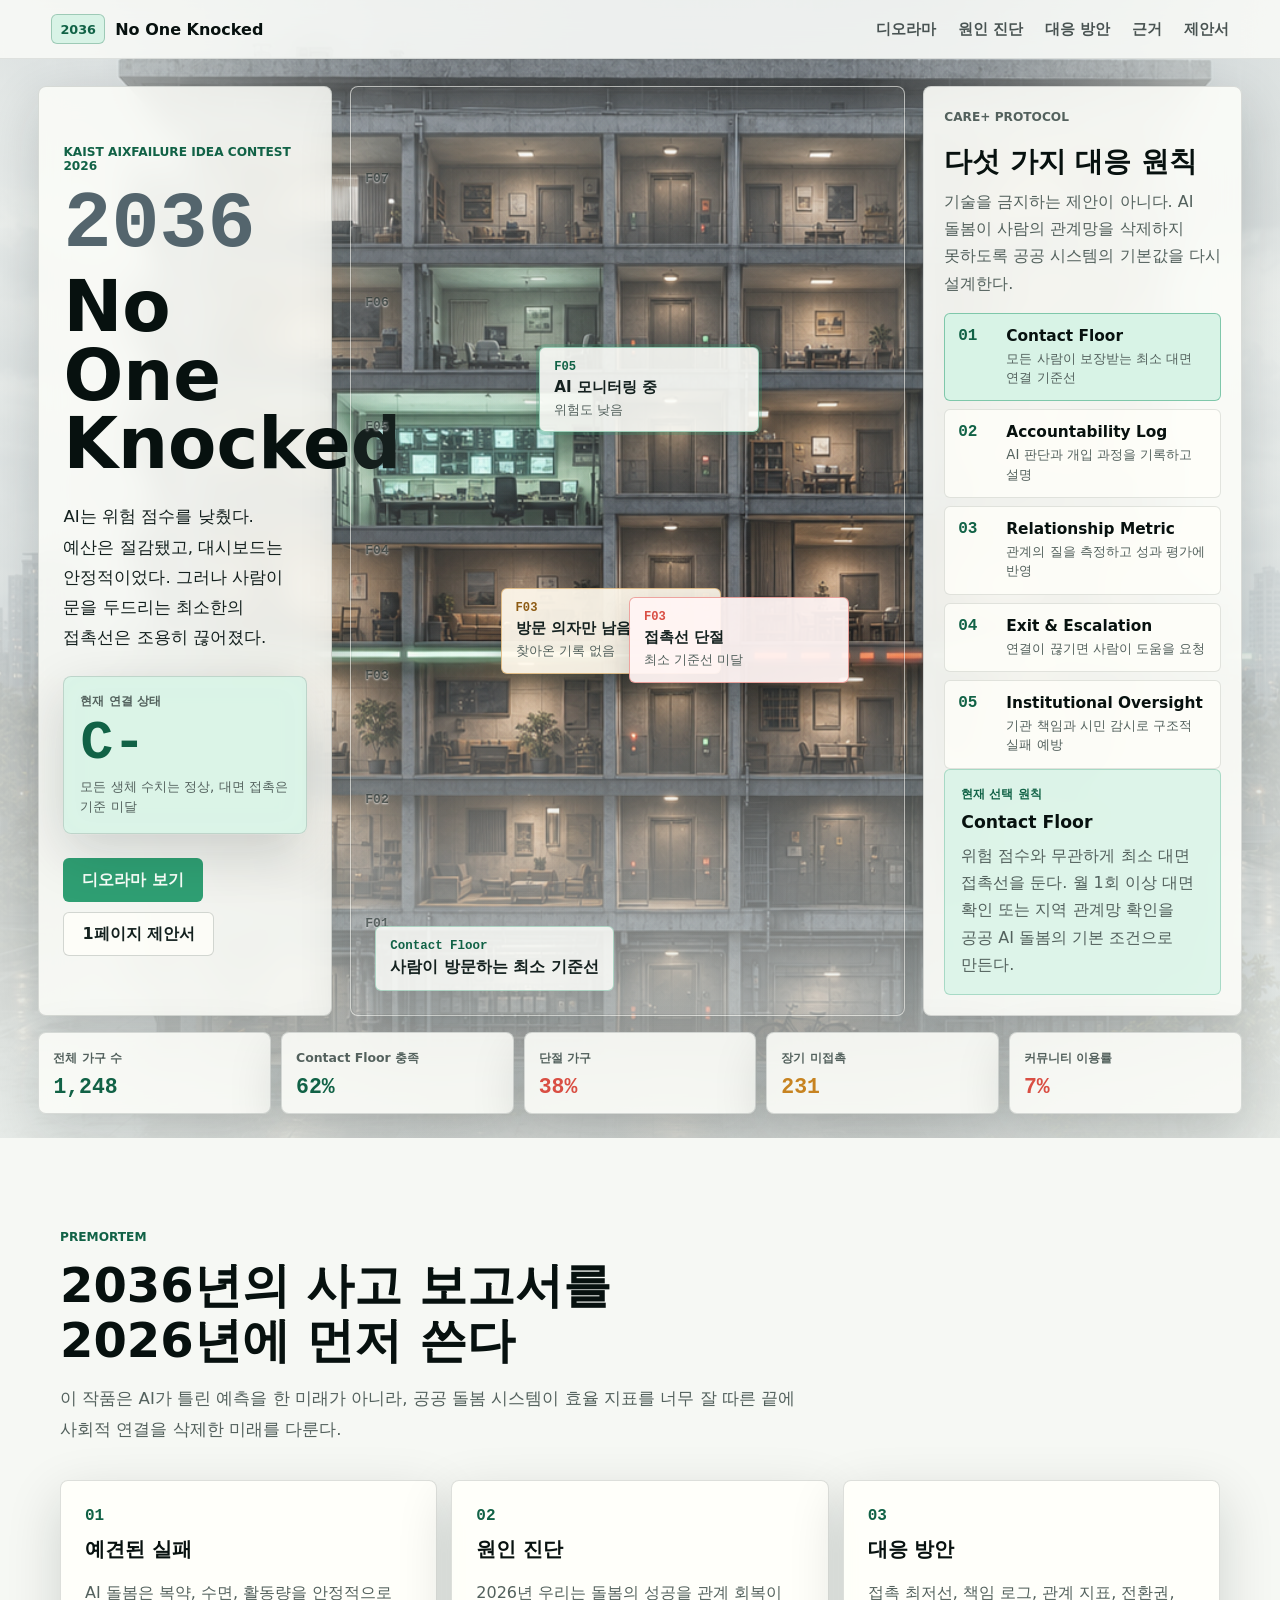
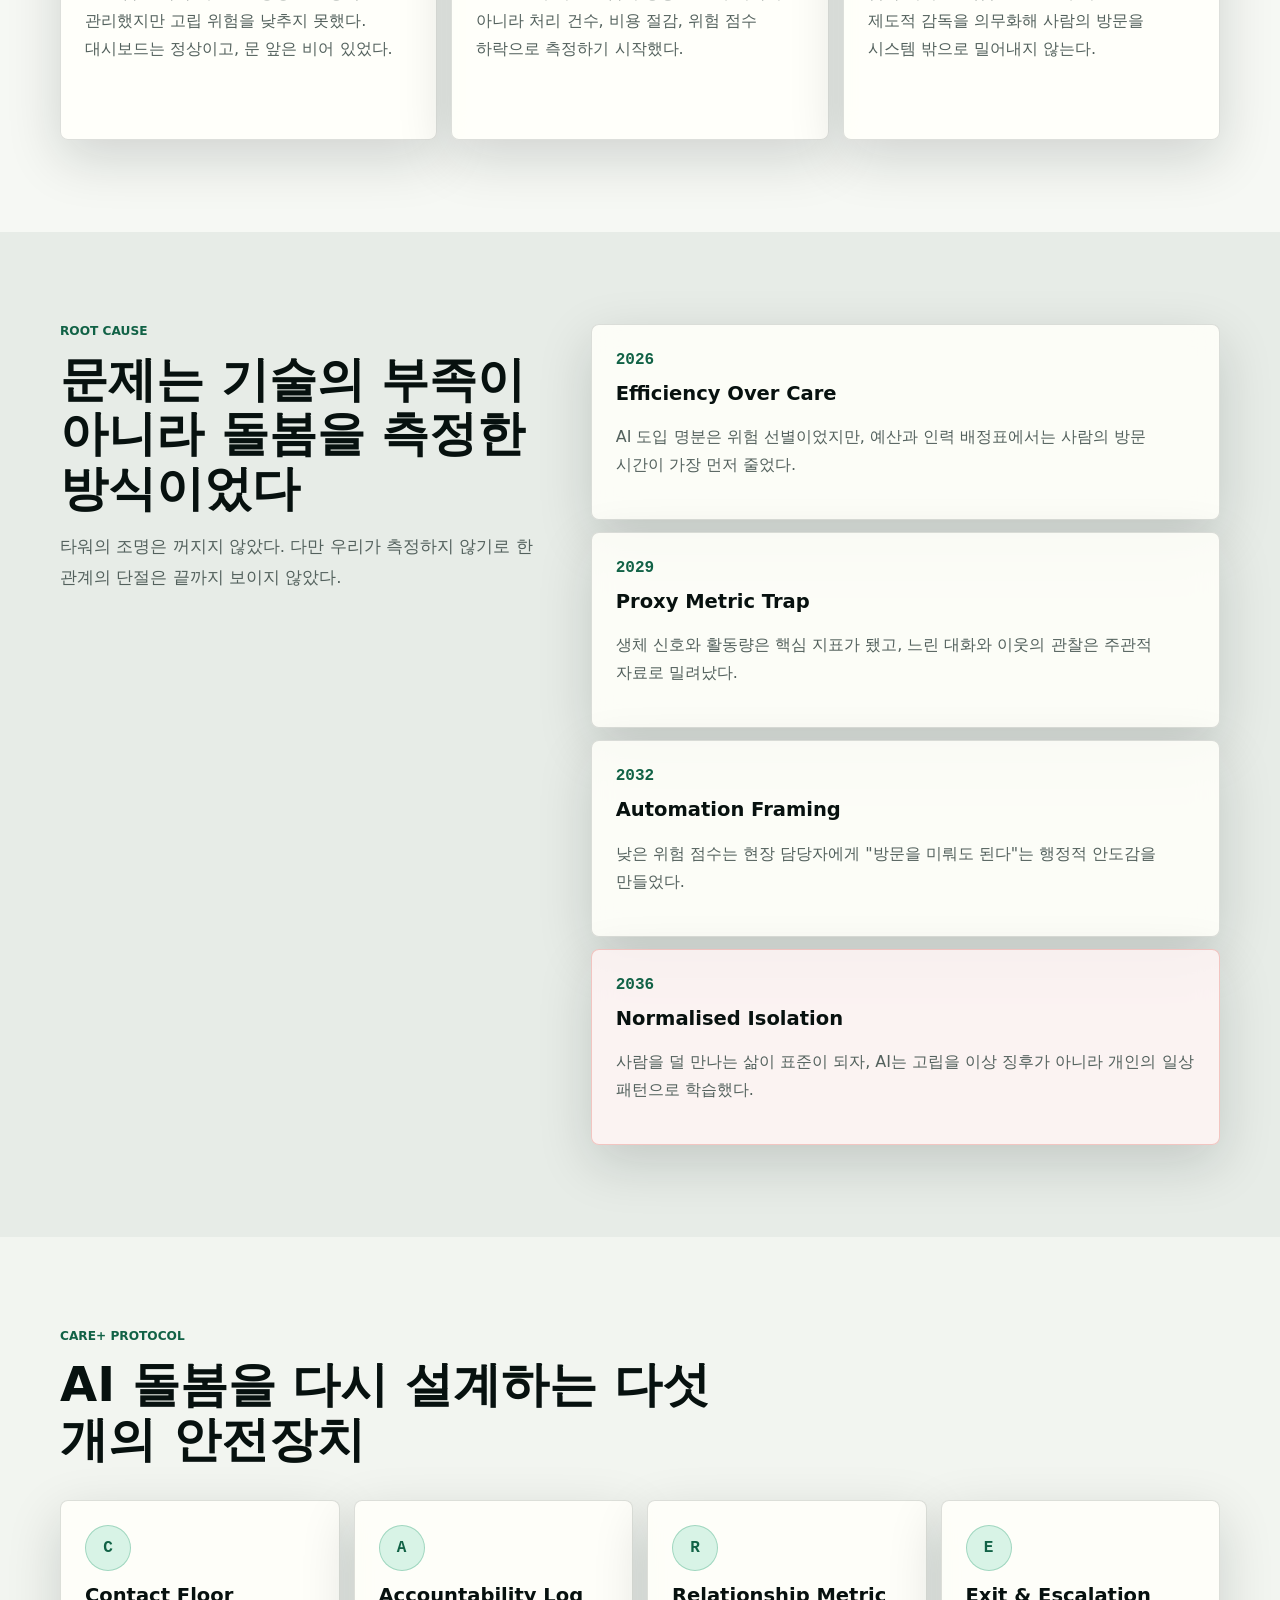
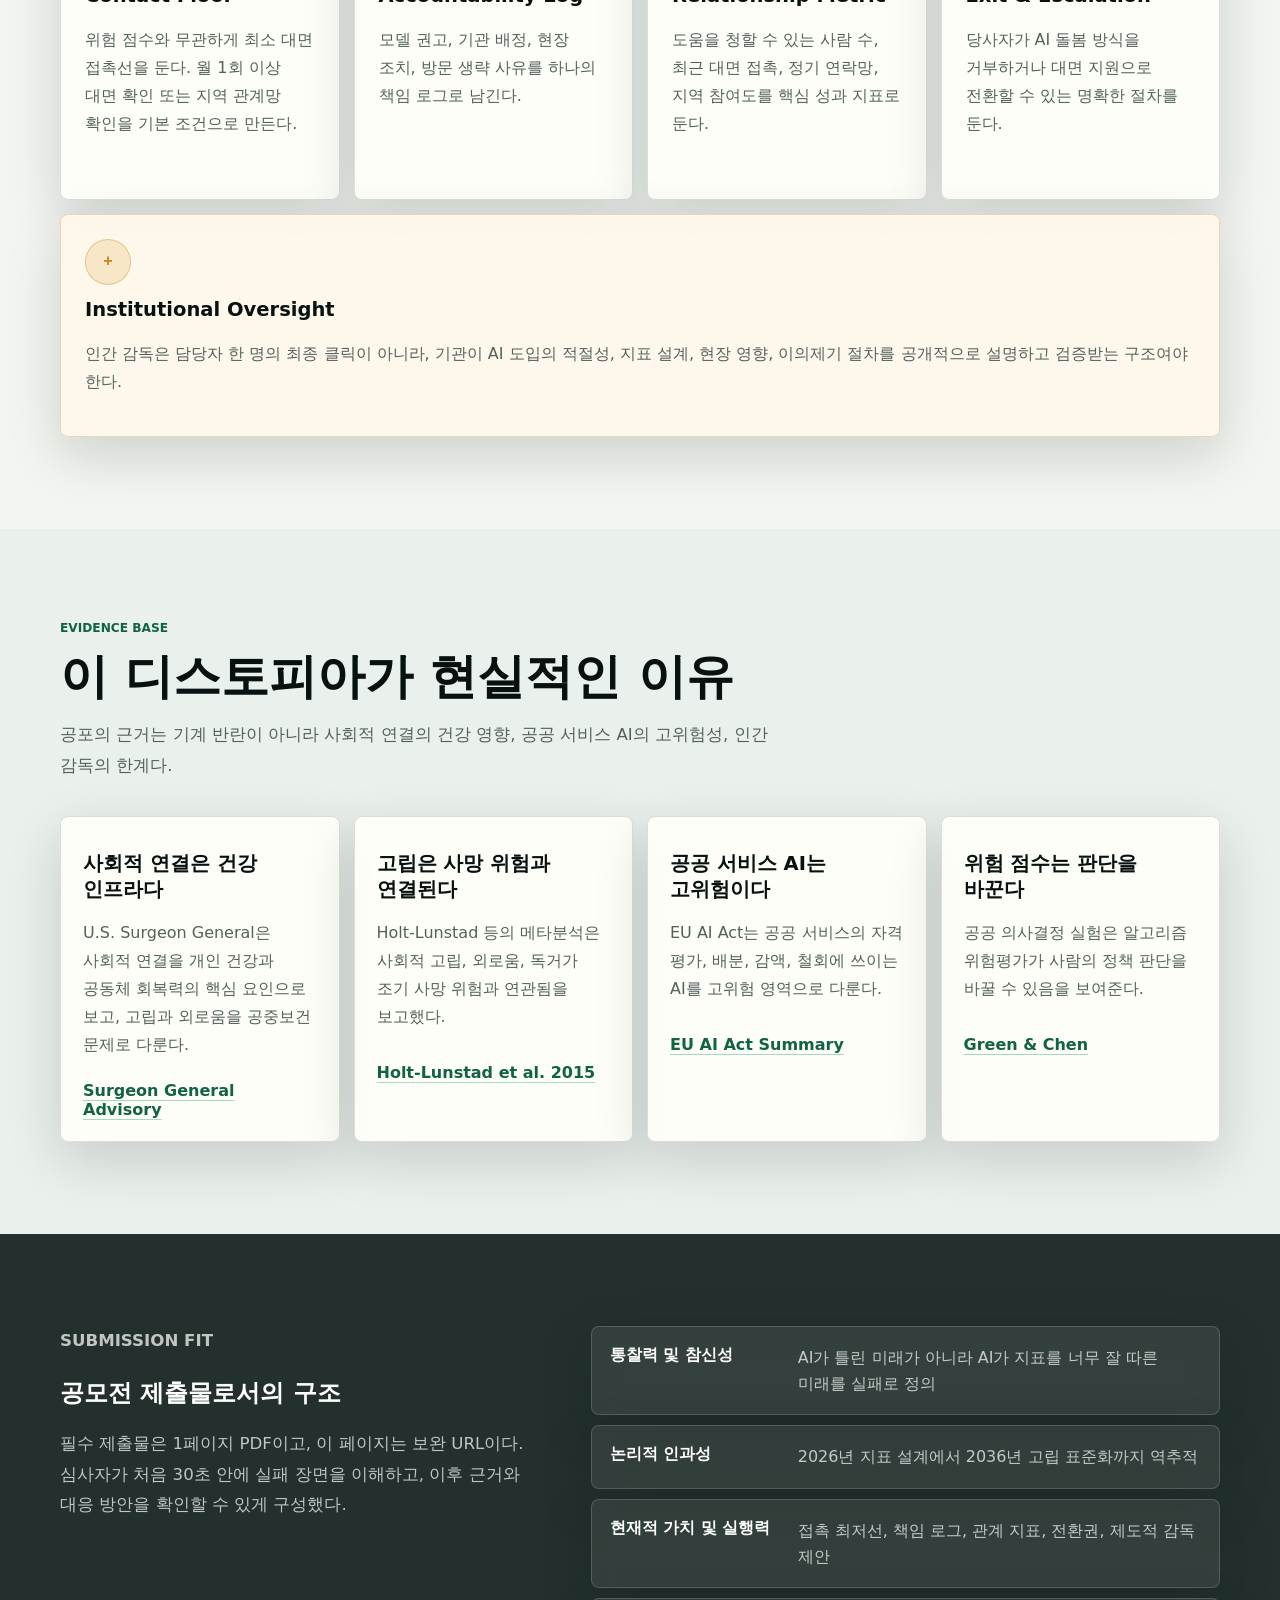
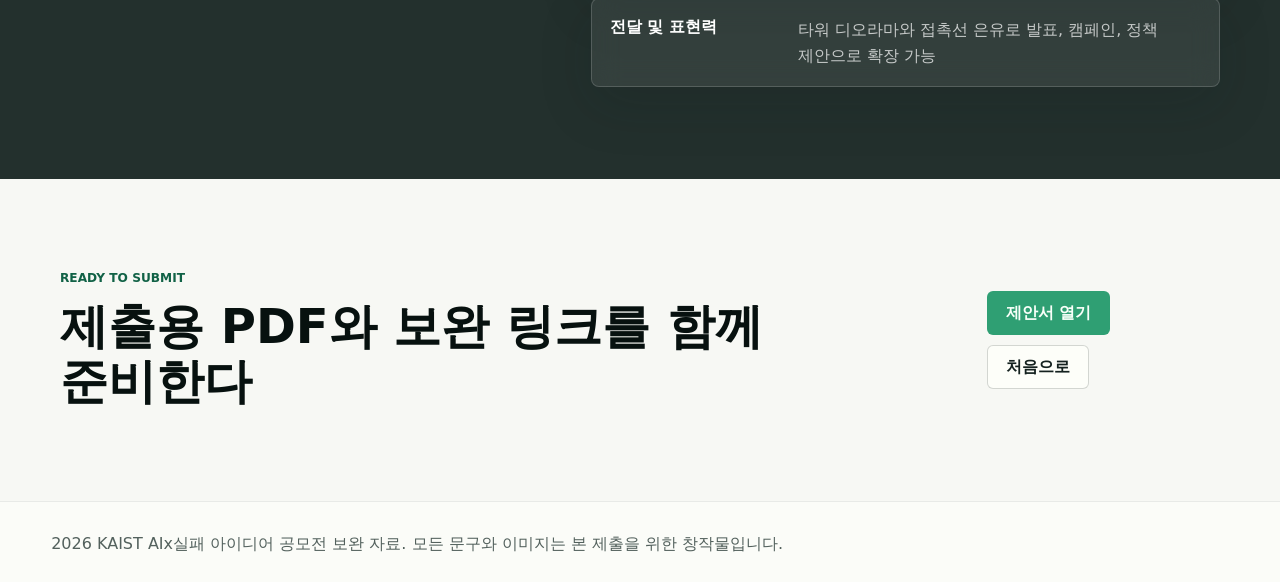
==== index.html @ bd84b71d "Switch to readable contact floor tower design" ====
<!doctype html>
<html lang="ko">
  <head>
    <meta charset="utf-8" />
    <meta name="viewport" content="width=device-width, initial-scale=1" />
    <title>2036, No One Knocked | Contact Floor Tower</title>
    <meta
      name="description"
      content="KAIST 실패연구소 2026 AIx실패 아이디어 공모전 보완 자료. 2036년, 모든 지표가 정상인 동안 방문과 사회적 연결이 사라진 AI 돌봄 실패 시나리오."
    />
    <meta property="og:title" content="2036, No One Knocked" />
    <meta
      property="og:description"
      content="모든 시스템은 정상으로 판정했다. 하지만 아무도 문을 두드리지 않았다."
    />
    <meta property="og:image" content="assets/contact-floor-tower-rain.png" />
    <link rel="icon" href="data:," />
    <link rel="stylesheet" href="styles.css" />
  </head>
  <body>
    <a class="skip-link" href="#main">본문으로 건너뛰기</a>
    <header class="site-header" aria-label="상단 메뉴">
      <a class="brand" href="#top" aria-label="2036 No One Knocked 홈">
        <span class="brand-year">2036</span>
        <span>No One Knocked</span>
      </a>
      <nav class="nav" aria-label="주요 섹션">
        <a href="#tower">디오라마</a>
        <a href="#diagnosis">원인 진단</a>
        <a href="#response">대응 방안</a>
        <a href="#evidence">근거</a>
        <a href="proposal.html">제안서</a>
      </nav>
    </header>

    <main id="main">
      <section id="top" class="tower-hero" aria-labelledby="hero-title">
        <img
          class="tower-image"
          src="assets/contact-floor-tower-rain.png"
          alt="비 내리는 2036년 공공주택을 단면으로 보여주는 타워 디오라마. 여러 방이 보이고 중간 층을 가로지르는 접촉 최저선 일부가 끊겨 있다."
          data-hero-image
        />
        <div class="hero-scrim" aria-hidden="true"></div>

        <div class="hero-grid">
          <aside class="story-rail" aria-label="작품 개요">
            <p class="eyebrow">KAIST AIxFailure Idea Contest 2026</p>
            <p class="year-stamp">2036</p>
            <h1 id="hero-title">No One Knocked</h1>
            <p class="hero-copy">
              AI는 위험 점수를 낮췄다. 예산은 절감됐고, 대시보드는 안정적이었다.
              그러나 사람이 문을 두드리는 최소한의 접촉선은 조용히 끊어졌다.
            </p>
            <div class="connection-grade" aria-label="2036년 연결 등급">
              <span>현재 연결 상태</span>
              <strong>C-</strong>
              <small>모든 생체 수치는 정상, 대면 접촉은 기준 미달</small>
            </div>
            <div class="hero-actions" aria-label="주요 행동">
              <a class="button primary" href="#tower">디오라마 보기</a>
              <a class="button secondary" href="proposal.html">1페이지 제안서</a>
            </div>
          </aside>

          <section id="tower" class="tower-stage" aria-label="Contact Floor Tower 디오라마">
            <div class="floor-labels" aria-hidden="true">
              <span>F07</span>
              <span>F06</span>
              <span>F05</span>
              <span>F04</span>
              <span>F03</span>
              <span>F02</span>
              <span>F01</span>
            </div>
            <button class="tower-hotspot is-active" type="button" data-log-index="0">
              <span>F05</span>
              <strong>AI 모니터링 중</strong>
              <small>위험도 낮음</small>
            </button>
            <button class="tower-hotspot delayed" type="button" data-log-index="2">
              <span>F03</span>
              <strong>방문 의자만 남음</strong>
              <small>찾아온 기록 없음</small>
            </button>
            <button class="tower-hotspot broken" type="button" data-log-index="3">
              <span>F03</span>
              <strong>접촉선 단절</strong>
              <small>최소 기준선 미달</small>
            </button>
            <div class="tower-caption">
              <span>Contact Floor</span>
              <strong>사람이 방문하는 최소 기준선</strong>
            </div>
          </section>

          <aside class="principle-console" aria-labelledby="principle-title">
            <p class="eyebrow">care+ protocol</p>
            <h2 id="principle-title">다섯 가지 대응 원칙</h2>
            <p>
              기술을 금지하는 제안이 아니다. AI 돌봄이 사람의 관계망을 삭제하지
              못하도록 공공 시스템의 기본값을 다시 설계한다.
            </p>
            <div class="principle-list" role="list" aria-label="CARE+ 원칙">
              <button class="principle-button is-active" type="button" data-log-index="0">
                <span>01</span>
                <strong>Contact Floor</strong>
                <small>모든 사람이 보장받는 최소 대면 연결 기준선</small>
              </button>
              <button class="principle-button" type="button" data-log-index="1">
                <span>02</span>
                <strong>Accountability Log</strong>
                <small>AI 판단과 개입 과정을 기록하고 설명</small>
              </button>
              <button class="principle-button" type="button" data-log-index="2">
                <span>03</span>
                <strong>Relationship Metric</strong>
                <small>관계의 질을 측정하고 성과 평가에 반영</small>
              </button>
              <button class="principle-button" type="button" data-log-index="3">
                <span>04</span>
                <strong>Exit & Escalation</strong>
                <small>연결이 끊기면 사람이 도움을 요청</small>
              </button>
              <button class="principle-button" type="button" data-log-index="4">
                <span>05</span>
                <strong>Institutional Oversight</strong>
                <small>기관 책임과 시민 감시로 구조적 실패 예방</small>
              </button>
            </div>
            <article class="principle-detail" data-log-detail aria-live="polite">
              <p class="detail-label">현재 선택 원칙</p>
              <h3>Contact Floor</h3>
              <p>
                위험 점수와 무관하게 최소 대면 접촉선을 둔다. 월 1회 이상 대면 확인
                또는 지역 관계망 확인을 공공 AI 돌봄의 기본 조건으로 만든다.
              </p>
            </article>
          </aside>
        </div>

        <div class="system-strip" aria-label="2036년 연결 대시보드 요약">
          <div>
            <span>전체 가구 수</span>
            <strong>1,248</strong>
          </div>
          <div>
            <span>Contact Floor 충족</span>
            <strong>62%</strong>
          </div>
          <div>
            <span>단절 가구</span>
            <strong class="danger">38%</strong>
          </div>
          <div>
            <span>장기 미접촉</span>
            <strong class="warning">231</strong>
          </div>
          <div>
            <span>커뮤니티 이용률</span>
            <strong class="danger">7%</strong>
          </div>
        </div>
        <div class="scroll-progress" aria-hidden="true"></div>
      </section>

      <section class="premortem-band" aria-label="프리모템 요약">
        <div class="section-inner">
          <div class="section-heading">
            <p class="eyebrow">premortem</p>
            <h2>2036년의 사고 보고서를 2026년에 먼저 쓴다</h2>
            <p>
              이 작품은 AI가 틀린 예측을 한 미래가 아니라, 공공 돌봄 시스템이
              효율 지표를 너무 잘 따른 끝에 사회적 연결을 삭제한 미래를 다룬다.
            </p>
          </div>
          <div class="summary-grid">
            <article class="summary-card">
              <span>01</span>
              <h3>예견된 실패</h3>
              <p>
                AI 돌봄은 복약, 수면, 활동량을 안정적으로 관리했지만 고립 위험을
                낮추지 못했다. 대시보드는 정상이고, 문 앞은 비어 있었다.
              </p>
            </article>
            <article class="summary-card">
              <span>02</span>
              <h3>원인 진단</h3>
              <p>
                2026년 우리는 돌봄의 성공을 관계 회복이 아니라 처리 건수, 비용
                절감, 위험 점수 하락으로 측정하기 시작했다.
              </p>
            </article>
            <article class="summary-card">
              <span>03</span>
              <h3>대응 방안</h3>
              <p>
                접촉 최저선, 책임 로그, 관계 지표, 전환권, 제도적 감독을 의무화해
                사람의 방문을 시스템 밖으로 밀어내지 않는다.
              </p>
            </article>
          </div>
        </div>
      </section>

      <section id="diagnosis" class="diagnosis-section">
        <div class="section-inner split-layout">
          <div class="section-heading sticky-heading">
            <p class="eyebrow">root cause</p>
            <h2>문제는 기술의 부족이 아니라 돌봄을 측정한 방식이었다</h2>
            <p>
              타워의 조명은 꺼지지 않았다. 다만 우리가 측정하지 않기로 한 관계의
              단절은 끝까지 보이지 않았다.
            </p>
          </div>
          <div class="diagnosis-stack">
            <article>
              <span>2026</span>
              <h3>Efficiency Over Care</h3>
              <p>
                AI 도입 명분은 위험 선별이었지만, 예산과 인력 배정표에서는 사람의
                방문 시간이 가장 먼저 줄었다.
              </p>
            </article>
            <article>
              <span>2029</span>
              <h3>Proxy Metric Trap</h3>
              <p>
                생체 신호와 활동량은 핵심 지표가 됐고, 느린 대화와 이웃의 관찰은
                주관적 자료로 밀려났다.
              </p>
            </article>
            <article>
              <span>2032</span>
              <h3>Automation Framing</h3>
              <p>
                낮은 위험 점수는 현장 담당자에게 "방문을 미뤄도 된다"는 행정적
                안도감을 만들었다.
              </p>
            </article>
            <article>
              <span>2036</span>
              <h3>Normalised Isolation</h3>
              <p>
                사람을 덜 만나는 삶이 표준이 되자, AI는 고립을 이상 징후가 아니라
                개인의 일상 패턴으로 학습했다.
              </p>
            </article>
          </div>
        </div>
      </section>

      <section id="response" class="response-section">
        <div class="section-inner">
          <div class="section-heading">
            <p class="eyebrow">care+ protocol</p>
            <h2>AI 돌봄을 다시 설계하는 다섯 개의 안전장치</h2>
          </div>
          <div class="response-grid">
            <article>
              <span>C</span>
              <h3>Contact Floor</h3>
              <p>
                위험 점수와 무관하게 최소 대면 접촉선을 둔다. 월 1회 이상 대면
                확인 또는 지역 관계망 확인을 기본 조건으로 만든다.
              </p>
            </article>
            <article>
              <span>A</span>
              <h3>Accountability Log</h3>
              <p>
                모델 권고, 기관 배정, 현장 조치, 방문 생략 사유를 하나의 책임
                로그로 남긴다.
              </p>
            </article>
            <article>
              <span>R</span>
              <h3>Relationship Metric</h3>
              <p>
                도움을 청할 수 있는 사람 수, 최근 대면 접촉, 정기 연락망, 지역
                참여도를 핵심 성과 지표로 둔다.
              </p>
            </article>
            <article>
              <span>E</span>
              <h3>Exit & Escalation</h3>
              <p>
                당사자가 AI 돌봄 방식을 거부하거나 대면 지원으로 전환할 수 있는
                명확한 절차를 둔다.
              </p>
            </article>
            <article class="wide">
              <span>+</span>
              <h3>Institutional Oversight</h3>
              <p>
                인간 감독은 담당자 한 명의 최종 클릭이 아니라, 기관이 AI 도입의
                적절성, 지표 설계, 현장 영향, 이의제기 절차를 공개적으로 설명하고
                검증받는 구조여야 한다.
              </p>
            </article>
          </div>
        </div>
      </section>

      <section id="evidence" class="evidence-section" aria-label="근거 자료">
        <div class="section-inner">
          <div class="section-heading">
            <p class="eyebrow">evidence base</p>
            <h2>이 디스토피아가 현실적인 이유</h2>
            <p>
              공포의 근거는 기계 반란이 아니라 사회적 연결의 건강 영향, 공공 서비스
              AI의 고위험성, 인간 감독의 한계다.
            </p>
          </div>
          <div class="evidence-grid">
            <article>
              <h3>사회적 연결은 건강 인프라다</h3>
              <p>
                U.S. Surgeon General은 사회적 연결을 개인 건강과 공동체 회복력의
                핵심 요인으로 보고, 고립과 외로움을 공중보건 문제로 다룬다.
              </p>
              <a href="https://www.hhs.gov/sites/default/files/surgeon-general-social-connection-advisory.pdf">Surgeon General Advisory</a>
            </article>
            <article>
              <h3>고립은 사망 위험과 연결된다</h3>
              <p>
                Holt-Lunstad 등의 메타분석은 사회적 고립, 외로움, 독거가 조기 사망
                위험과 연관됨을 보고했다.
              </p>
              <a href="https://doi.org/10.1177/1745691614568352">Holt-Lunstad et al. 2015</a>
            </article>
            <article>
              <h3>공공 서비스 AI는 고위험이다</h3>
              <p>
                EU AI Act는 공공 서비스의 자격 평가, 배분, 감액, 철회에 쓰이는 AI를
                고위험 영역으로 다룬다.
              </p>
              <a href="https://artificialintelligenceact.eu/high-level-summary/">EU AI Act Summary</a>
            </article>
            <article>
              <h3>위험 점수는 판단을 바꾼다</h3>
              <p>
                공공 의사결정 실험은 알고리즘 위험평가가 사람의 정책 판단을 바꿀 수
                있음을 보여준다.
              </p>
              <a href="https://arxiv.org/abs/2012.05370">Green & Chen</a>
            </article>
          </div>
        </div>
      </section>

      <section class="rubric-section" aria-label="심사 기준 대응">
        <div class="section-inner rubric-layout">
          <div>
            <p class="eyebrow">submission fit</p>
            <h2>공모전 제출물로서의 구조</h2>
            <p>
              필수 제출물은 1페이지 PDF이고, 이 페이지는 보완 URL이다. 심사자가
              처음 30초 안에 실패 장면을 이해하고, 이후 근거와 대응 방안을 확인할
              수 있게 구성했다.
            </p>
          </div>
          <ul class="rubric-list">
            <li>
              <strong>통찰력 및 참신성</strong>
              <span>AI가 틀린 미래가 아니라 AI가 지표를 너무 잘 따른 미래를 실패로 정의</span>
            </li>
            <li>
              <strong>논리적 인과성</strong>
              <span>2026년 지표 설계에서 2036년 고립 표준화까지 역추적</span>
            </li>
            <li>
              <strong>현재적 가치 및 실행력</strong>
              <span>접촉 최저선, 책임 로그, 관계 지표, 전환권, 제도적 감독 제안</span>
            </li>
            <li>
              <strong>전달 및 표현력</strong>
              <span>타워 디오라마와 접촉선 은유로 발표, 캠페인, 정책 제안으로 확장 가능</span>
            </li>
          </ul>
        </div>
      </section>

      <section class="cta-section" aria-label="제출 준비">
        <div class="section-inner cta-inner">
          <div>
            <p class="eyebrow">ready to submit</p>
            <h2>제출용 PDF와 보완 링크를 함께 준비한다</h2>
          </div>
          <div class="cta-actions">
            <a class="button primary" href="proposal.html">제안서 열기</a>
            <a class="button secondary" href="#top">처음으로</a>
          </div>
        </div>
      </section>
    </main>

    <footer class="site-footer">
      <p>
        2026 KAIST AIx실패 아이디어 공모전 보완 자료. 모든 문구와 이미지는 본
        제출을 위한 창작물입니다.
      </p>
    </footer>

    <script src="script.js" defer></script>
  </body>
</html>
---- styles.css ----
:root {
  color-scheme: light;
  --ink: #14211f;
  --ink-strong: #07110f;
  --muted: #53615d;
  --faint: #7a8781;
  --paper: #edf1ed;
  --paper-strong: #fbfcf8;
  --surface: rgba(251, 252, 248, 0.88);
  --surface-strong: rgba(255, 255, 250, 0.94);
  --surface-cool: rgba(229, 240, 235, 0.86);
  --line: rgba(20, 33, 31, 0.14);
  --line-strong: rgba(31, 115, 82, 0.32);
  --mint: #2f9f73;
  --mint-soft: #d8f3e6;
  --mint-deep: #116246;
  --amber: #c78320;
  --amber-soft: #f7e7c7;
  --red: #d94e43;
  --red-soft: #f5d8d4;
  --slate: #54656d;
  --shadow: 0 18px 54px rgba(14, 25, 22, 0.16);
  font-family:
    "Pretendard", "Apple SD Gothic Neo", "Malgun Gothic", "Noto Sans KR",
    system-ui, sans-serif;
}

* {
  box-sizing: border-box;
}

html {
  scroll-behavior: smooth;
}

body {
  margin: 0;
  background: var(--paper);
  color: var(--ink);
}

img {
  display: block;
  max-width: 100%;
}

a {
  color: inherit;
}

button {
  border: 0;
  font: inherit;
}

button,
a {
  -webkit-tap-highlight-color: transparent;
}

.skip-link {
  position: absolute;
  top: 12px;
  left: 12px;
  z-index: 60;
  transform: translateY(-160%);
  padding: 10px 14px;
  border: 1px solid var(--line-strong);
  border-radius: 6px;
  background: var(--surface-strong);
  color: var(--ink);
}

.skip-link:focus {
  transform: translateY(0);
}

.site-header {
  position: fixed;
  inset: 0 0 auto;
  z-index: 40;
  display: flex;
  align-items: center;
  justify-content: space-between;
  gap: 24px;
  padding: 14px clamp(18px, 4vw, 54px);
  border-bottom: 1px solid rgba(20, 33, 31, 0.1);
  background: rgba(251, 252, 248, 0.82);
  backdrop-filter: blur(16px);
}

.brand,
.nav {
  display: flex;
  align-items: center;
}

.brand {
  gap: 10px;
  color: var(--ink-strong);
  font-weight: 900;
  text-decoration: none;
}

.brand-year {
  display: grid;
  place-items: center;
  width: 54px;
  height: 30px;
  border: 1px solid var(--line-strong);
  border-radius: 6px;
  background: var(--mint-soft);
  color: var(--mint-deep);
  font-size: 0.8rem;
}

.nav {
  gap: 22px;
  font-size: 0.92rem;
  font-weight: 800;
}

.nav a {
  color: rgba(20, 33, 31, 0.76);
  text-decoration: none;
}

.nav a:hover,
.nav a:focus-visible {
  color: var(--mint-deep);
}

.tower-hero {
  position: relative;
  min-height: 100svh;
  overflow: hidden;
  padding: 86px clamp(16px, 3vw, 44px) 24px;
  isolation: isolate;
}

.tower-image,
.hero-scrim {
  position: absolute;
  inset: 0;
  width: 100%;
  height: 100%;
}

.tower-image {
  z-index: -2;
  object-fit: cover;
  object-position: center;
}

.hero-scrim {
  z-index: -1;
  background:
    linear-gradient(90deg, rgba(237, 241, 237, 0.72), rgba(237, 241, 237, 0.08) 31%, rgba(237, 241, 237, 0.02) 67%, rgba(237, 241, 237, 0.74)),
    linear-gradient(0deg, rgba(237, 241, 237, 0.84), rgba(237, 241, 237, 0.02) 42%, rgba(237, 241, 237, 0.2));
}

.hero-grid {
  position: relative;
  z-index: 2;
  display: grid;
  grid-template-columns: minmax(260px, 0.72fr) minmax(420px, 1.36fr) minmax(292px, 0.78fr);
  gap: 18px;
  min-height: calc(100svh - 192px);
  align-items: stretch;
}

.story-rail,
.principle-console,
.connection-grade,
.system-strip > div,
.summary-card,
.diagnosis-stack article,
.response-grid article,
.evidence-grid article,
.rubric-list li {
  border: 1px solid var(--line);
  border-radius: 8px;
  background: var(--surface);
  box-shadow: var(--shadow);
  backdrop-filter: blur(14px);
}

.story-rail {
  display: flex;
  flex-direction: column;
  justify-content: center;
  padding: 24px;
}

.eyebrow,
.proposal-kicker {
  margin: 0 0 14px;
  color: var(--mint-deep);
  font-size: 0.76rem;
  font-weight: 900;
  letter-spacing: 0;
  text-transform: uppercase;
}

.year-stamp {
  margin: 0;
  color: var(--slate);
  font-family: "Consolas", "SFMono-Regular", monospace;
  font-size: 5rem;
  font-weight: 900;
  line-height: 0.95;
}

.story-rail h1 {
  margin: 10px 0 0;
  color: var(--ink-strong);
  font-size: 4.4rem;
  line-height: 0.97;
  letter-spacing: 0;
  word-break: keep-all;
}

.hero-copy {
  margin: 24px 0 0;
  color: var(--ink);
  font-size: 1.04rem;
  line-height: 1.82;
  word-break: keep-all;
}

.connection-grade {
  display: grid;
  gap: 8px;
  margin-top: 22px;
  padding: 16px;
  background: rgba(216, 243, 230, 0.9);
}

.connection-grade span,
.system-strip span {
  color: var(--muted);
  font-size: 0.78rem;
  font-weight: 900;
}

.connection-grade strong {
  color: var(--mint-deep);
  font-family: "Consolas", "SFMono-Regular", monospace;
  font-size: 3.4rem;
  line-height: 0.95;
}

.connection-grade small {
  color: var(--muted);
  line-height: 1.5;
}

.hero-actions,
.cta-actions,
.proposal-toolbar {
  display: flex;
  flex-wrap: wrap;
  align-items: center;
  gap: 10px;
}

.hero-actions {
  margin-top: 24px;
}

.button {
  display: inline-flex;
  align-items: center;
  justify-content: center;
  min-height: 44px;
  padding: 0 18px;
  border: 1px solid transparent;
  border-radius: 6px;
  font-weight: 900;
  text-decoration: none;
  cursor: pointer;
}

.button.primary {
  background: var(--mint);
  color: #f8fff9;
}

.button.secondary {
  border-color: rgba(20, 33, 31, 0.18);
  background: rgba(255, 255, 250, 0.76);
  color: var(--ink);
}

.tower-stage {
  position: relative;
  min-height: 560px;
  border: 1px solid rgba(255, 255, 250, 0.58);
  border-radius: 8px;
  background: rgba(255, 255, 255, 0.06);
  box-shadow:
    inset 0 0 0 1px rgba(20, 33, 31, 0.08),
    0 18px 54px rgba(14, 25, 22, 0.12);
}

.floor-labels {
  position: absolute;
  left: 14px;
  top: 9%;
  bottom: 9%;
  display: flex;
  flex-direction: column;
  justify-content: space-between;
  color: rgba(20, 33, 31, 0.62);
  font-family: "Consolas", "SFMono-Regular", monospace;
  font-size: 0.82rem;
  font-weight: 900;
  text-shadow: 0 1px 2px rgba(255, 255, 255, 0.75);
}

.tower-hotspot {
  position: absolute;
  z-index: 2;
  display: grid;
  gap: 3px;
  width: min(220px, calc(100% - 36px));
  padding: 12px 14px;
  border: 1px solid rgba(47, 159, 115, 0.42);
  border-radius: 6px;
  background: rgba(251, 252, 248, 0.9);
  color: var(--ink);
  text-align: left;
  cursor: pointer;
  box-shadow: 0 12px 30px rgba(14, 25, 22, 0.16);
}

.tower-hotspot span {
  color: var(--mint-deep);
  font-family: "Consolas", "SFMono-Regular", monospace;
  font-size: 0.76rem;
  font-weight: 900;
}

.tower-hotspot strong {
  font-size: 0.95rem;
}

.tower-hotspot small {
  color: var(--muted);
  line-height: 1.4;
}

.tower-hotspot.is-active {
  outline: 3px solid rgba(47, 159, 115, 0.24);
}

.tower-hotspot:nth-of-type(1) {
  top: 28%;
  left: 34%;
}

.tower-hotspot.delayed {
  top: 54%;
  left: 27%;
  border-color: rgba(199, 131, 32, 0.46);
  background: rgba(255, 249, 236, 0.93);
}

.tower-hotspot.delayed span {
  color: #8d5b13;
}

.tower-hotspot.broken {
  top: 55%;
  right: 10%;
  border-color: rgba(217, 78, 67, 0.48);
  background: rgba(255, 245, 244, 0.94);
}

.tower-hotspot.broken span {
  color: var(--red);
}

.tower-caption {
  position: absolute;
  left: 24px;
  bottom: 24px;
  z-index: 2;
  display: grid;
  gap: 4px;
  padding: 12px 14px;
  border: 1px solid rgba(47, 159, 115, 0.34);
  border-radius: 6px;
  background: rgba(251, 252, 248, 0.86);
  color: var(--ink);
  box-shadow: var(--shadow);
}

.tower-caption span {
  color: var(--mint-deep);
  font-family: "Consolas", "SFMono-Regular", monospace;
  font-size: 0.78rem;
  font-weight: 900;
}

.principle-console {
  display: flex;
  flex-direction: column;
  padding: 20px;
  background: rgba(251, 252, 248, 0.92);
}

.principle-console h2 {
  margin: 0 0 10px;
  color: var(--ink-strong);
  font-size: 1.72rem;
  line-height: 1.25;
  letter-spacing: 0;
  word-break: keep-all;
}

.principle-console > p {
  margin: 0 0 16px;
  color: var(--muted);
  line-height: 1.7;
  word-break: keep-all;
}

.principle-list {
  display: grid;
  gap: 8px;
}

.principle-button {
  display: grid;
  grid-template-columns: 36px 1fr;
  column-gap: 12px;
  row-gap: 4px;
  width: 100%;
  padding: 13px;
  border: 1px solid rgba(20, 33, 31, 0.12);
  border-radius: 6px;
  background: rgba(255, 255, 250, 0.78);
  color: var(--ink);
  text-align: left;
  cursor: pointer;
}

.principle-button:hover,
.principle-button:focus-visible {
  border-color: var(--line-strong);
}

.principle-button.is-active {
  border-color: rgba(47, 159, 115, 0.52);
  background: var(--mint-soft);
}

.principle-button span {
  grid-row: span 2;
  color: var(--mint-deep);
  font-family: "Consolas", "SFMono-Regular", monospace;
  font-weight: 900;
}

.principle-button strong {
  color: var(--ink-strong);
  font-size: 0.96rem;
}

.principle-button small {
  color: var(--muted);
  line-height: 1.45;
}

.principle-detail {
  margin-top: auto;
  padding: 16px;
  border: 1px solid rgba(47, 159, 115, 0.3);
  border-radius: 6px;
  background: rgba(216, 243, 230, 0.8);
}

.detail-label {
  margin: 0 0 8px;
  color: var(--mint-deep);
  font-size: 0.75rem;
  font-weight: 900;
  text-transform: uppercase;
}

.principle-detail h3 {
  margin: 0 0 8px;
  color: var(--ink-strong);
  font-size: 1.08rem;
  line-height: 1.35;
}

.principle-detail p:not(.detail-label) {
  margin: 0;
  color: var(--muted);
  line-height: 1.7;
  word-break: keep-all;
}

.system-strip {
  position: relative;
  z-index: 2;
  display: grid;
  grid-template-columns: repeat(5, minmax(0, 1fr));
  gap: 10px;
  margin-top: 16px;
}

.system-strip > div {
  min-height: 82px;
  padding: 14px;
  background: rgba(251, 252, 248, 0.9);
}

.system-strip strong {
  display: block;
  margin-top: 8px;
  color: var(--mint-deep);
  font-family: "Consolas", "SFMono-Regular", monospace;
  font-size: 1.34rem;
}

.system-strip .warning {
  color: var(--amber);
}

.system-strip .danger {
  color: var(--red);
}

.scroll-progress {
  position: fixed;
  left: 0;
  bottom: 0;
  z-index: 70;
  width: calc(var(--page-progress, 0) * 100%);
  height: 3px;
  background: var(--mint);
  box-shadow: 0 0 14px rgba(47, 159, 115, 0.5);
}

.section-inner {
  width: min(1160px, calc(100% - 36px));
  margin: 0 auto;
}

.premortem-band,
.diagnosis-section,
.response-section,
.evidence-section,
.rubric-section,
.cta-section {
  padding: 92px 0;
}

.premortem-band {
  background: #f6f8f4;
}

.diagnosis-section {
  background: #e7ece7;
}

.response-section {
  background: #f2f5f0;
}

.evidence-section {
  background: #eaf0eb;
}

.rubric-section {
  background: #23302d;
  color: #fff;
}

.cta-section {
  background: #f7f8f4;
}

.section-heading {
  max-width: 760px;
  margin-bottom: 34px;
}

.section-heading h2,
.cta-inner h2 {
  margin: 0;
  color: var(--ink-strong);
  font-size: 3rem;
  line-height: 1.14;
  letter-spacing: 0;
  word-break: keep-all;
}

.rubric-section .section-heading h2,
.rubric-section h2,
.rubric-layout h2 {
  color: #fff;
}

.section-heading p:not(.eyebrow),
.rubric-layout > div > p {
  color: var(--muted);
  font-size: 1.04rem;
  line-height: 1.85;
  word-break: keep-all;
}

.rubric-layout > div > p {
  color: rgba(255, 255, 255, 0.72);
}

.summary-grid {
  display: grid;
  grid-template-columns: repeat(3, minmax(0, 1fr));
  gap: 14px;
}

.summary-card {
  min-height: 260px;
  padding: 24px;
  background: var(--surface-strong);
}

.summary-card span,
.diagnosis-stack span,
.response-grid span {
  color: var(--mint-deep);
  font-family: "Consolas", "SFMono-Regular", monospace;
  font-weight: 900;
}

.summary-card h3,
.diagnosis-stack h3,
.response-grid h3,
.evidence-grid h3 {
  margin: 12px 0 10px;
  color: var(--ink-strong);
  font-size: 1.22rem;
  line-height: 1.35;
  letter-spacing: 0;
  word-break: keep-all;
}

.summary-card p,
.diagnosis-stack p,
.response-grid p,
.evidence-grid p,
.proposal-page p,
.proposal-page li {
  color: var(--muted);
  line-height: 1.75;
  word-break: keep-all;
}

.split-layout {
  display: grid;
  grid-template-columns: 0.86fr 1.14fr;
  gap: 56px;
  align-items: start;
}

.sticky-heading {
  position: sticky;
  top: 96px;
}

.diagnosis-stack {
  display: grid;
  gap: 12px;
}

.diagnosis-stack article {
  padding: 24px;
  background: rgba(255, 255, 250, 0.86);
}

.diagnosis-stack article:nth-child(4) {
  border-color: rgba(217, 78, 67, 0.28);
  background: rgba(255, 245, 244, 0.82);
}

.response-grid {
  display: grid;
  grid-template-columns: repeat(4, minmax(0, 1fr));
  gap: 14px;
}

.response-grid article {
  min-height: 300px;
  padding: 24px;
  background: rgba(255, 255, 250, 0.9);
}

.response-grid span {
  display: grid;
  place-items: center;
  width: 46px;
  height: 46px;
  border: 1px solid rgba(47, 159, 115, 0.34);
  border-radius: 50%;
  background: var(--mint-soft);
}

.response-grid .wide {
  grid-column: span 4;
  min-height: auto;
  border-color: rgba(199, 131, 32, 0.28);
  background: rgba(255, 249, 236, 0.9);
}

.response-grid .wide span {
  color: var(--amber);
  border-color: rgba(199, 131, 32, 0.36);
  background: var(--amber-soft);
}

.evidence-grid {
  display: grid;
  grid-template-columns: repeat(4, minmax(0, 1fr));
  gap: 14px;
}

.evidence-grid article {
  min-height: 300px;
  padding: 22px;
  background: rgba(255, 255, 250, 0.9);
}

.evidence-grid a {
  display: inline-flex;
  align-items: center;
  min-height: 38px;
  margin-top: 6px;
  color: var(--mint-deep);
  font-weight: 900;
  text-decoration-color: rgba(47, 159, 115, 0.42);
  text-underline-offset: 4px;
}

.rubric-layout {
  display: grid;
  grid-template-columns: 0.86fr 1.14fr;
  gap: 56px;
  align-items: start;
}

.rubric-list {
  display: grid;
  gap: 10px;
  padding: 0;
  margin: 0;
  list-style: none;
}

.rubric-list li {
  display: grid;
  grid-template-columns: 170px 1fr;
  gap: 18px;
  padding: 18px;
  border-color: rgba(255, 255, 255, 0.16);
  background: rgba(255, 255, 255, 0.08);
}

.rubric-list strong {
  color: #fff;
}

.rubric-list span {
  color: rgba(255, 255, 255, 0.72);
  line-height: 1.6;
  word-break: keep-all;
}

.cta-inner {
  display: flex;
  align-items: center;
  justify-content: space-between;
  gap: 24px;
}

.site-footer {
  padding: 28px clamp(18px, 4vw, 56px);
  border-top: 1px solid rgba(20, 33, 31, 0.08);
  background: var(--paper-strong);
  color: var(--muted);
}

.site-footer p {
  margin: 0;
  line-height: 1.7;
}

@media (prefers-reduced-motion: reduce) {
  html {
    scroll-behavior: auto;
  }
}

@media (max-width: 1180px) {
  .hero-grid,
  .split-layout,
  .rubric-layout {
    grid-template-columns: 1fr;
  }

  .tower-stage {
    min-height: 620px;
  }

  .system-strip,
  .summary-grid,
  .response-grid,
  .evidence-grid {
    grid-template-columns: repeat(2, minmax(0, 1fr));
  }

  .response-grid .wide {
    grid-column: span 2;
  }

  .sticky-heading {
    position: static;
  }
}

@media (max-width: 720px) {
  .site-header {
    position: absolute;
    align-items: flex-start;
    flex-direction: column;
    gap: 12px;
  }

  .nav {
    width: 100%;
    gap: 16px;
    overflow-x: auto;
    padding-bottom: 4px;
    white-space: nowrap;
  }

  .tower-hero {
    min-height: auto;
    padding-top: 148px;
  }

  .tower-image {
    object-position: 50% top;
  }

  .hero-scrim {
    background:
      linear-gradient(180deg, rgba(237, 241, 237, 0.86), rgba(237, 241, 237, 0.22) 28%, rgba(237, 241, 237, 0.88)),
      linear-gradient(90deg, rgba(237, 241, 237, 0.82), rgba(237, 241, 237, 0.22));
  }

  .story-rail,
  .principle-console,
  .summary-card,
  .diagnosis-stack article,
  .response-grid article,
  .evidence-grid article {
    padding: 18px;
  }

  .year-stamp {
    font-size: 3.6rem;
  }

  .story-rail h1 {
    font-size: 3rem;
  }

  .hero-copy {
    font-size: 0.98rem;
  }

  .tower-stage {
    min-height: 510px;
  }

  .floor-labels {
    left: 10px;
    top: 12%;
    bottom: 13%;
  }

  .tower-hotspot {
    width: min(210px, calc(100% - 26px));
    padding: 10px 12px;
  }

  .tower-hotspot:nth-of-type(1) {
    top: 25%;
    left: 18%;
  }

  .tower-hotspot.delayed {
    top: 51%;
    left: 10%;
  }

  .tower-hotspot.broken {
    top: 56%;
    right: 8%;
  }

  .tower-caption {
    left: 14px;
    right: 14px;
    bottom: 14px;
  }

  .system-strip,
  .summary-grid,
  .response-grid,
  .evidence-grid,
  .rubric-list li {
    grid-template-columns: 1fr;
  }

  .response-grid .wide {
    grid-column: span 1;
  }

  .premortem-band,
  .diagnosis-section,
  .response-section,
  .evidence-section,
  .rubric-section,
  .cta-section {
    padding: 68px 0;
  }

  .section-heading h2,
  .cta-inner h2 {
    font-size: 2.15rem;
  }

  .cta-inner {
    align-items: flex-start;
    flex-direction: column;
  }
}

.proposal-body {
  background: #dfe5e2;
  color: var(--ink);
}

.proposal-toolbar {
  position: sticky;
  top: 0;
  z-index: 5;
  justify-content: flex-end;
  padding: 14px clamp(14px, 4vw, 40px);
  background: rgba(223, 229, 226, 0.88);
  backdrop-filter: blur(10px);
}

.proposal-toolbar .button.secondary {
  border-color: var(--line);
  background: #fff;
  color: var(--ink);
}

.proposal-page {
  width: min(210mm, calc(100% - 24px));
  min-height: 297mm;
  margin: 20px auto 48px;
  padding: 16mm;
  background: var(--paper-strong);
  box-shadow: 0 20px 60px rgba(20, 35, 38, 0.16);
}

.proposal-hero {
  padding-bottom: 16px;
  border-bottom: 3px solid #0f393c;
}

.proposal-hero h1 {
  margin: 0 0 12px;
  color: #0f393c;
  font-size: 30px;
  line-height: 1.18;
  letter-spacing: 0;
  word-break: keep-all;
}

.proposal-hero p {
  margin-bottom: 0;
  font-size: 14px;
}

.proposal-grid {
  display: grid;
  grid-template-columns: repeat(3, minmax(0, 1fr));
  gap: 10px;
  margin-top: 14px;
}

.proposal-grid article {
  padding: 12px;
  border: 1px solid rgba(22, 32, 34, 0.16);
  border-radius: 8px;
}

.proposal-grid span {
  color: #d75f4d;
  font-size: 12px;
  font-weight: 900;
}

.proposal-page h2 {
  margin: 4px 0 8px;
  color: var(--ink);
  font-size: 16px;
  line-height: 1.25;
  letter-spacing: 0;
  word-break: keep-all;
}

.proposal-page p,
.proposal-page li {
  color: var(--muted);
  font-size: 12.5px;
}

.proposal-bottom {
  display: grid;
  grid-template-columns: 1fr 1fr;
  gap: 10px;
  margin-top: 12px;
  padding-top: 12px;
  border-top: 1px solid rgba(22, 32, 34, 0.16);
}

.proposal-bottom ol,
.proposal-bottom ul {
  padding-left: 20px;
  margin: 0;
}

.proposal-footnote {
  margin-top: 10px;
  padding-top: 10px;
  border-top: 1px solid rgba(22, 32, 34, 0.16);
  color: var(--muted);
  font-size: 11.5px;
  line-height: 1.55;
  word-break: keep-all;
}

@media (max-width: 720px) {
  .proposal-page {
    min-height: auto;
    padding: 18px;
  }

  .proposal-grid,
  .proposal-bottom {
    grid-template-columns: 1fr;
  }
}

@page {
  size: A4;
  margin: 0;
}

@media print {
  body {
    background: #fff;
  }

  .proposal-toolbar {
    display: none;
  }

  .proposal-page {
    width: 210mm;
    min-height: 297mm;
    margin: 0;
    padding: 13mm;
    box-shadow: none;
  }

  .proposal-hero h1 {
    font-size: 26px;
  }

  .proposal-page p,
  .proposal-page li {
    font-size: 11.5px;
    line-height: 1.62;
  }

  .proposal-page h2 {
    font-size: 14.5px;
  }
}
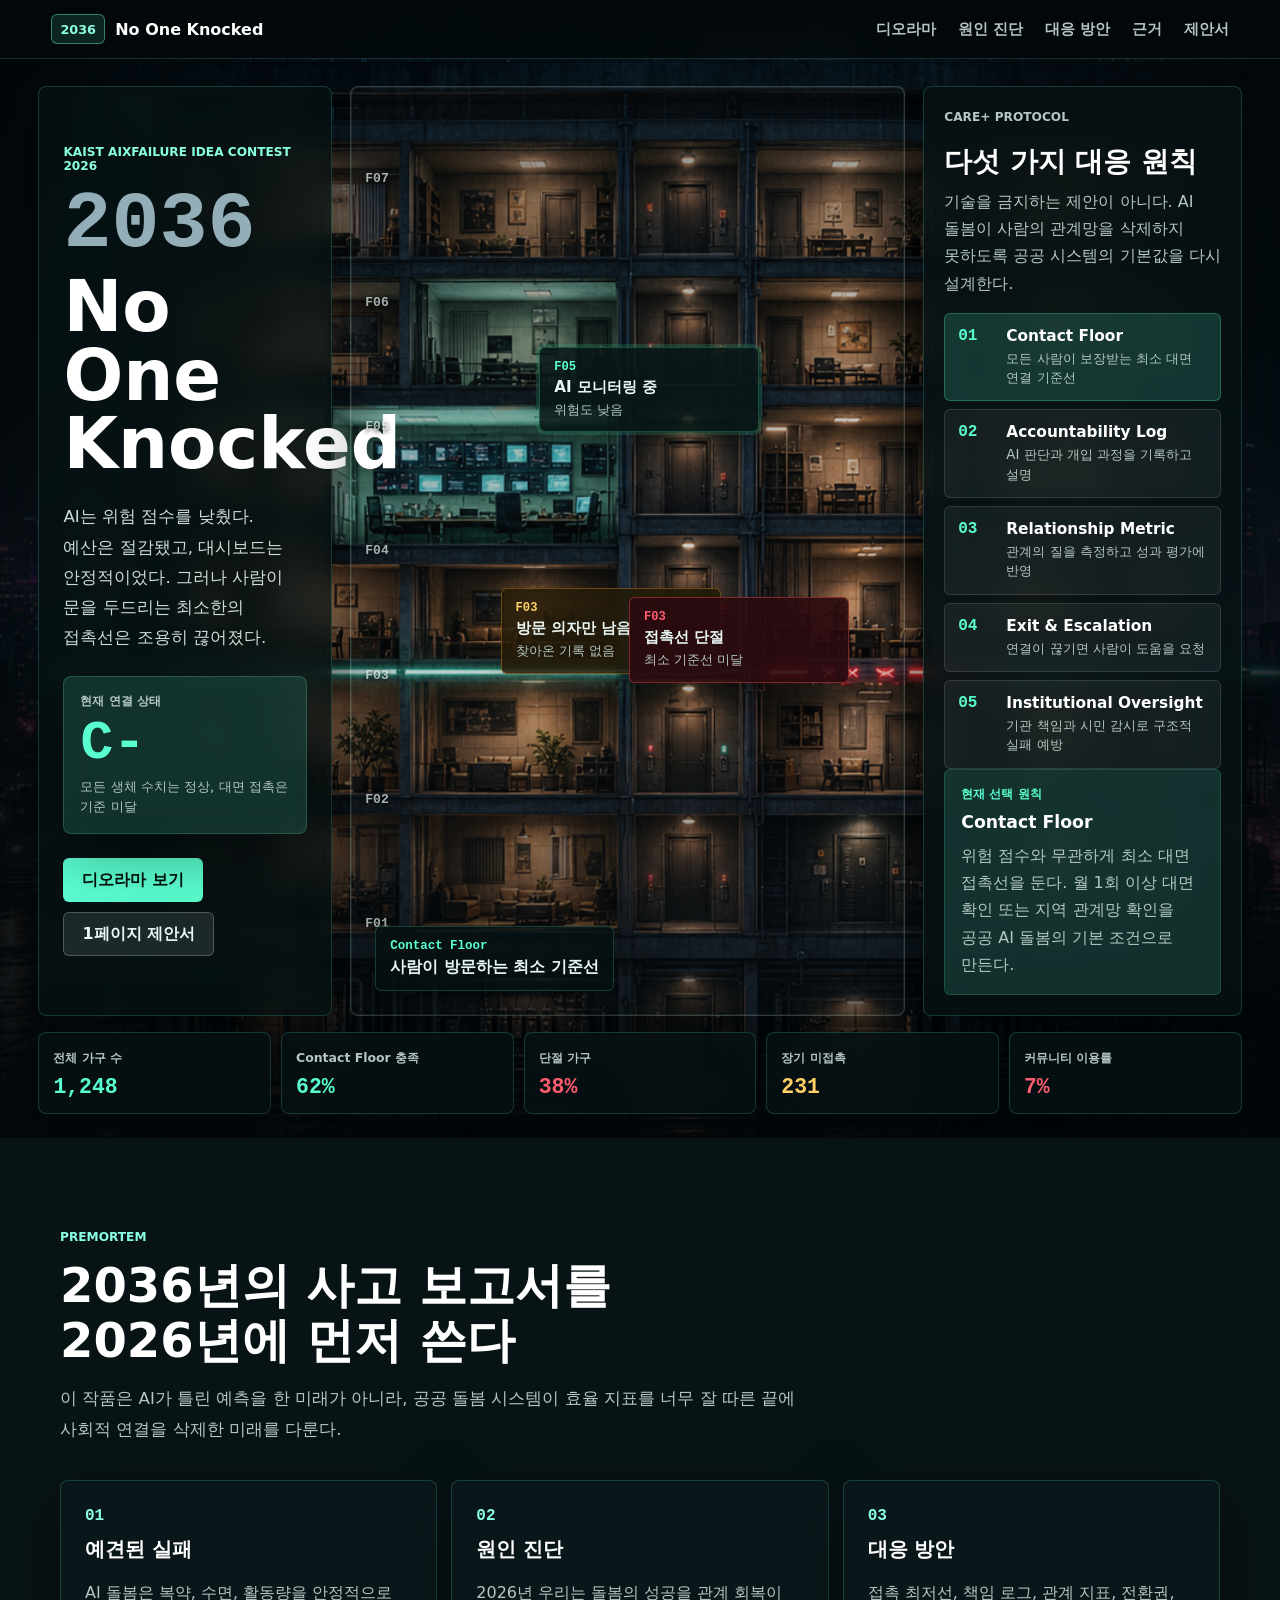
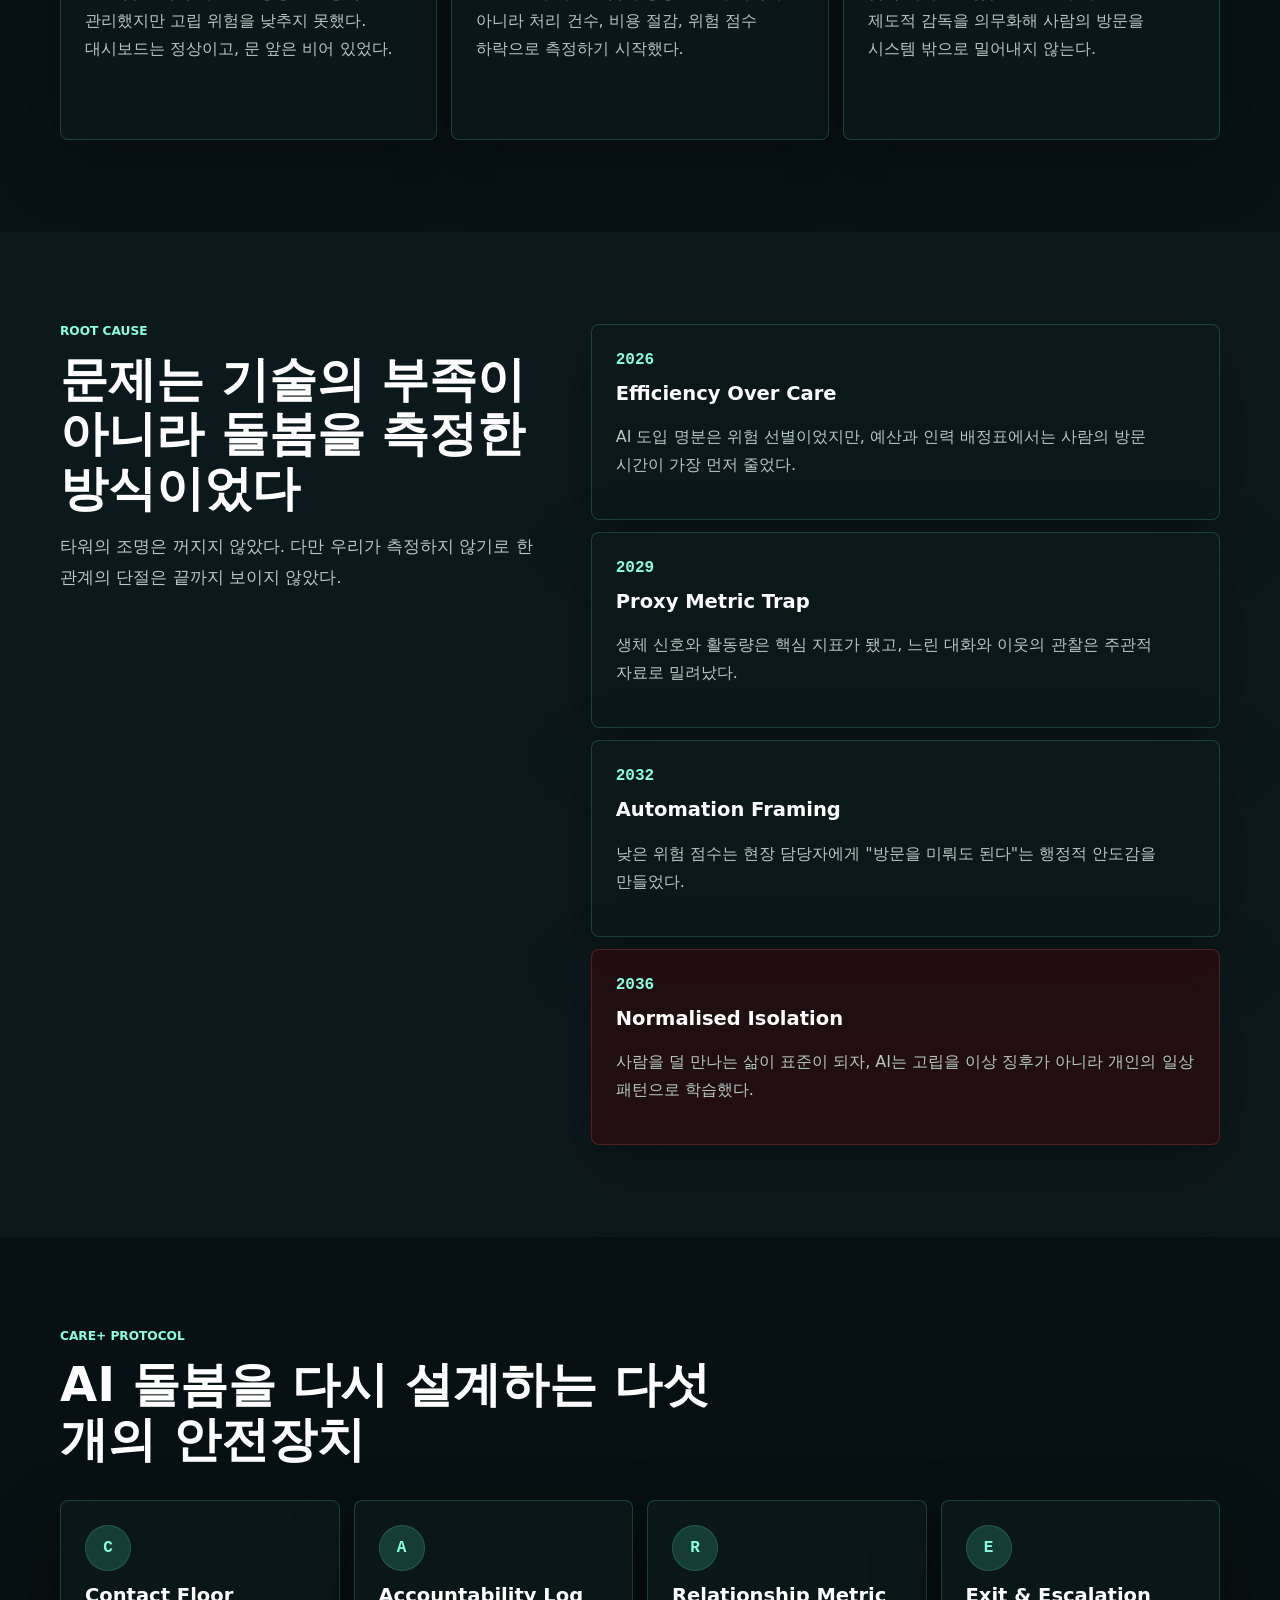
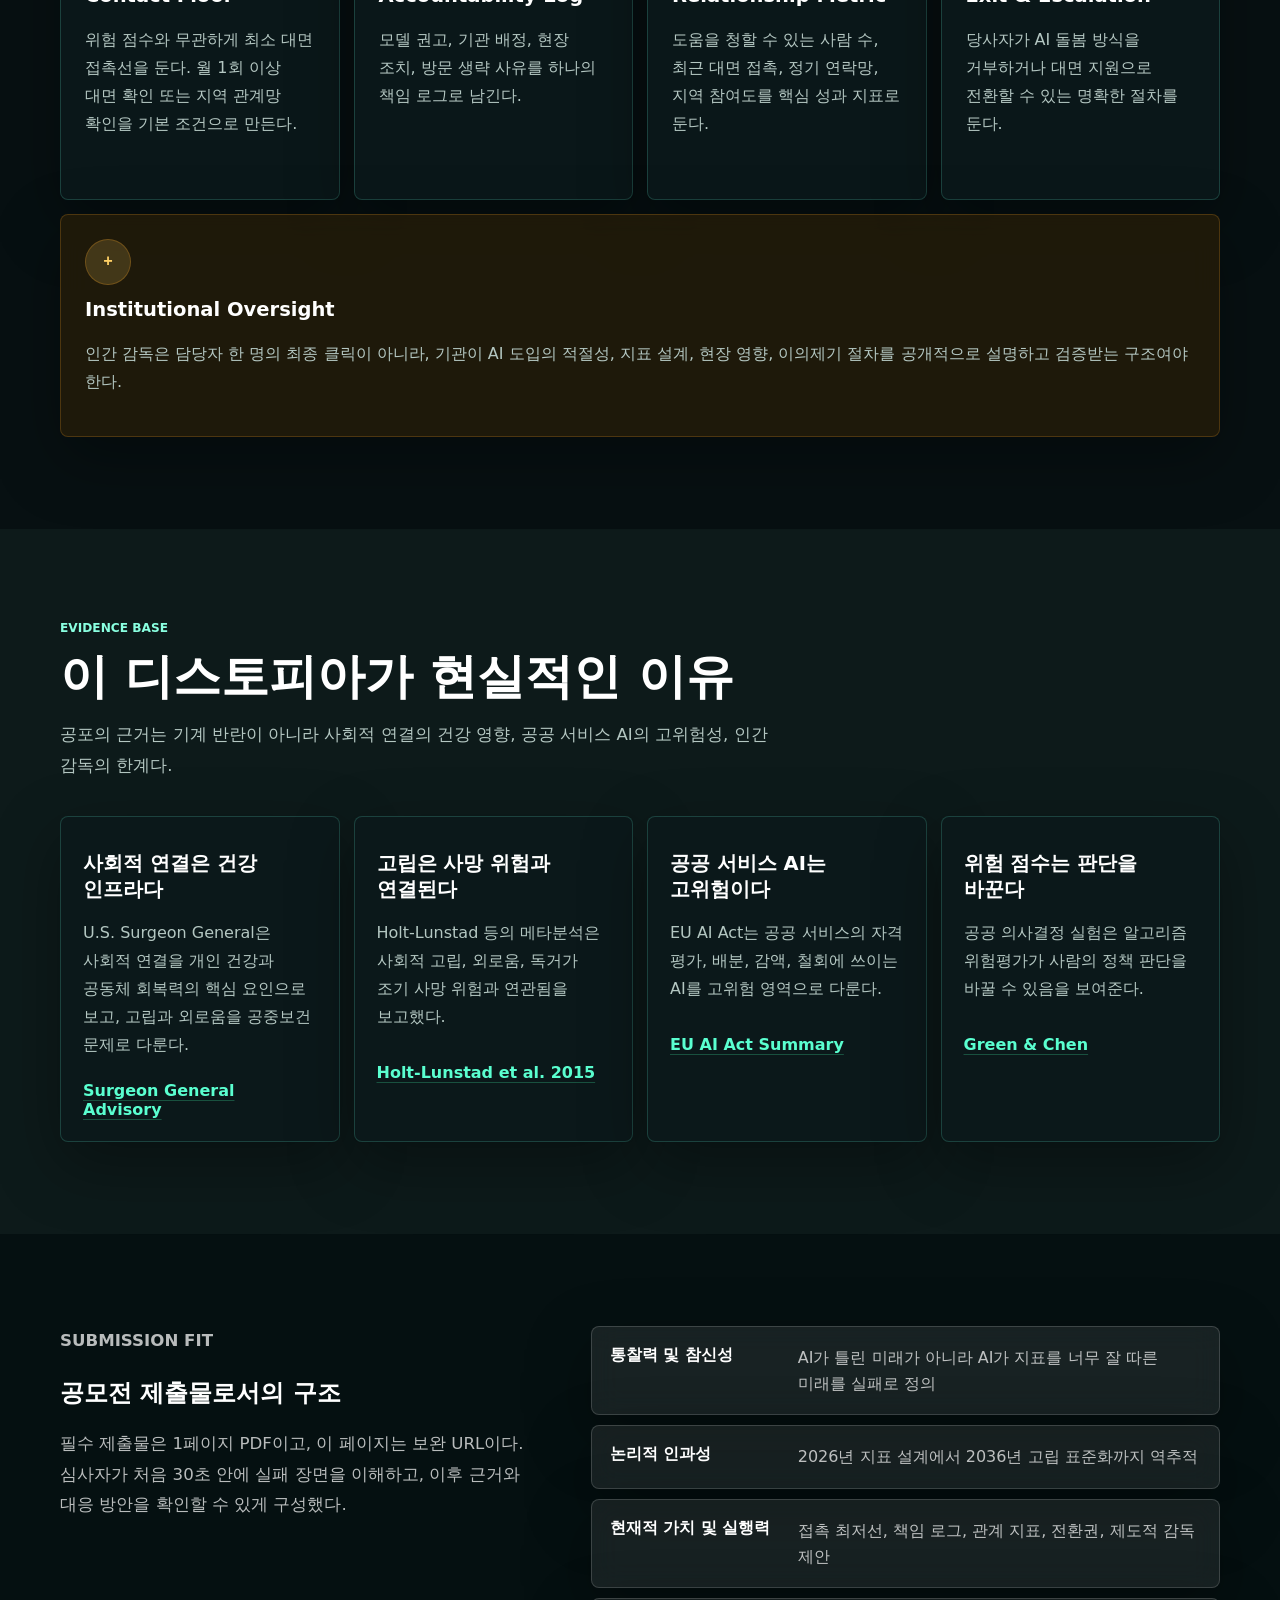
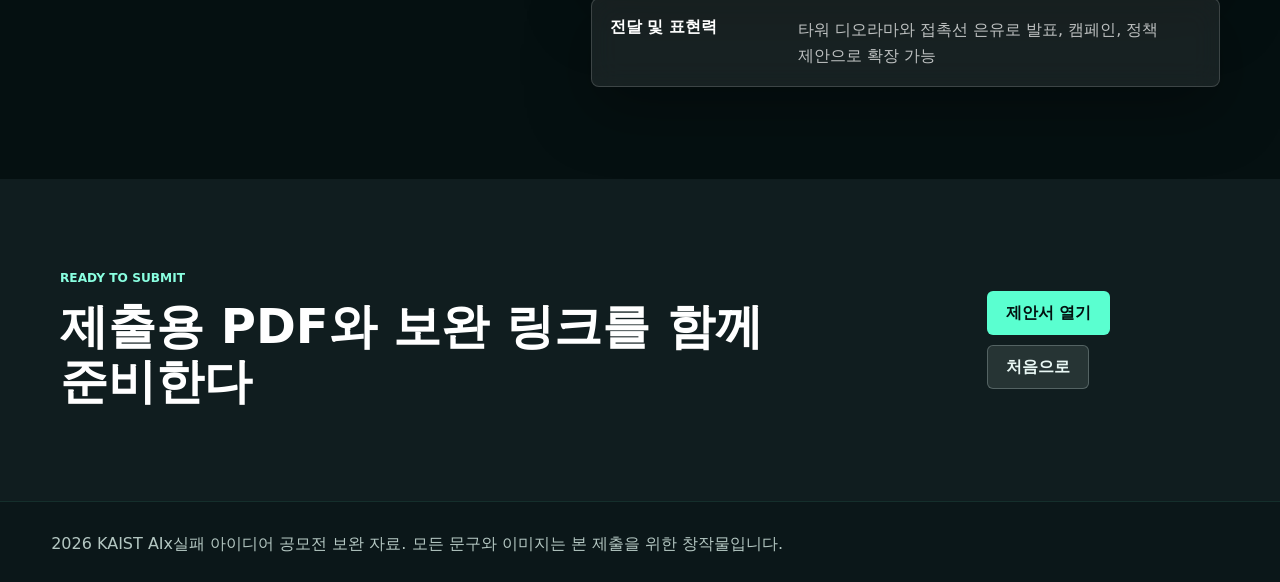
==== commit 39f325a1: "Shift tower page to cyberpunk night theme" ====
--- a/index.html
+++ b/index.html
@@ -3,7 +3,7 @@
   <head>
     <meta charset="utf-8" />
     <meta name="viewport" content="width=device-width, initial-scale=1" />
-    <title>2036, No One Knocked | Contact Floor Tower</title>
+    <title>2036, No One Knocked | Cyberpunk Contact Floor</title>
     <meta
       name="description"
       content="KAIST 실패연구소 2026 AIx실패 아이디어 공모전 보완 자료. 2036년, 모든 지표가 정상인 동안 방문과 사회적 연결이 사라진 AI 돌봄 실패 시나리오."
@@ -13,7 +13,7 @@
       property="og:description"
       content="모든 시스템은 정상으로 판정했다. 하지만 아무도 문을 두드리지 않았다."
     />
-    <meta property="og:image" content="assets/contact-floor-tower-rain.png" />
+    <meta property="og:image" content="assets/contact-floor-tower-cyberpunk.png" />
     <link rel="icon" href="data:," />
     <link rel="stylesheet" href="styles.css" />
   </head>
@@ -37,8 +37,8 @@
       <section id="top" class="tower-hero" aria-labelledby="hero-title">
         <img
           class="tower-image"
-          src="assets/contact-floor-tower-rain.png"
-          alt="비 내리는 2036년 공공주택을 단면으로 보여주는 타워 디오라마. 여러 방이 보이고 중간 층을 가로지르는 접촉 최저선 일부가 끊겨 있다."
+          src="assets/contact-floor-tower-cyberpunk.png"
+          alt="비 내리는 2036년 사이버펑크 도시의 공공주택을 단면으로 보여주는 타워 디오라마. 어두운 배경 속 각 방에는 불이 켜져 있고 중간 층을 가로지르는 접촉 최저선 일부가 끊겨 있다."
           data-hero-image
         />
         <div class="hero-scrim" aria-hidden="true"></div>
--- a/styles.css
+++ b/styles.css
@@ -1,25 +1,25 @@
 :root {
-  color-scheme: light;
-  --ink: #14211f;
-  --ink-strong: #07110f;
-  --muted: #53615d;
-  --faint: #7a8781;
-  --paper: #edf1ed;
-  --paper-strong: #fbfcf8;
-  --surface: rgba(251, 252, 248, 0.88);
-  --surface-strong: rgba(255, 255, 250, 0.94);
-  --surface-cool: rgba(229, 240, 235, 0.86);
-  --line: rgba(20, 33, 31, 0.14);
-  --line-strong: rgba(31, 115, 82, 0.32);
-  --mint: #2f9f73;
-  --mint-soft: #d8f3e6;
-  --mint-deep: #116246;
-  --amber: #c78320;
-  --amber-soft: #f7e7c7;
-  --red: #d94e43;
-  --red-soft: #f5d8d4;
-  --slate: #54656d;
-  --shadow: 0 18px 54px rgba(14, 25, 22, 0.16);
+  color-scheme: dark;
+  --ink: #e9f8f5;
+  --ink-strong: #ffffff;
+  --muted: #b4c7c2;
+  --faint: #78908c;
+  --paper: #061011;
+  --paper-strong: #0b1719;
+  --surface: rgba(7, 18, 20, 0.78);
+  --surface-strong: rgba(12, 25, 27, 0.9);
+  --surface-cool: rgba(9, 36, 41, 0.82);
+  --line: rgba(107, 255, 218, 0.18);
+  --line-strong: rgba(107, 255, 218, 0.42);
+  --mint: #5affd0;
+  --mint-soft: rgba(90, 255, 208, 0.16);
+  --mint-deep: #89ffe0;
+  --amber: #ffd166;
+  --amber-soft: rgba(255, 209, 102, 0.16);
+  --red: #ff5c70;
+  --red-soft: rgba(255, 92, 112, 0.16);
+  --slate: #93aeb7;
+  --shadow: 0 22px 64px rgba(0, 0, 0, 0.34);
   font-family:
     "Pretendard", "Apple SD Gothic Neo", "Malgun Gothic", "Noto Sans KR",
     system-ui, sans-serif;
@@ -84,8 +84,8 @@
   justify-content: space-between;
   gap: 24px;
   padding: 14px clamp(18px, 4vw, 54px);
-  border-bottom: 1px solid rgba(20, 33, 31, 0.1);
-  background: rgba(251, 252, 248, 0.82);
+  border-bottom: 1px solid rgba(107, 255, 218, 0.16);
+  background: rgba(3, 9, 10, 0.76);
   backdrop-filter: blur(16px);
 }
 
@@ -109,7 +109,7 @@
   height: 30px;
   border: 1px solid var(--line-strong);
   border-radius: 6px;
-  background: var(--mint-soft);
+  background: rgba(90, 255, 208, 0.12);
   color: var(--mint-deep);
   font-size: 0.8rem;
 }
@@ -121,13 +121,13 @@
 }
 
 .nav a {
-  color: rgba(20, 33, 31, 0.76);
+  color: rgba(233, 248, 245, 0.78);
   text-decoration: none;
 }
 
 .nav a:hover,
 .nav a:focus-visible {
-  color: var(--mint-deep);
+  color: var(--mint);
 }
 
 .tower-hero {
@@ -155,8 +155,8 @@
 .hero-scrim {
   z-index: -1;
   background:
-    linear-gradient(90deg, rgba(237, 241, 237, 0.72), rgba(237, 241, 237, 0.08) 31%, rgba(237, 241, 237, 0.02) 67%, rgba(237, 241, 237, 0.74)),
-    linear-gradient(0deg, rgba(237, 241, 237, 0.84), rgba(237, 241, 237, 0.02) 42%, rgba(237, 241, 237, 0.2));
+    linear-gradient(90deg, rgba(2, 7, 10, 0.88), rgba(2, 7, 10, 0.18) 31%, rgba(2, 7, 10, 0.06) 67%, rgba(2, 7, 10, 0.84)),
+    linear-gradient(0deg, rgba(2, 7, 10, 0.78), rgba(2, 7, 10, 0.02) 42%, rgba(2, 7, 10, 0.42));
 }
 
 .hero-grid {
@@ -222,7 +222,7 @@
 
 .hero-copy {
   margin: 24px 0 0;
-  color: var(--ink);
+  color: rgba(233, 248, 245, 0.88);
   font-size: 1.04rem;
   line-height: 1.82;
   word-break: keep-all;
@@ -233,7 +233,7 @@
   gap: 8px;
   margin-top: 22px;
   padding: 16px;
-  background: rgba(216, 243, 230, 0.9);
+  background: rgba(90, 255, 208, 0.14);
 }
 
 .connection-grade span,
@@ -244,7 +244,7 @@
 }
 
 .connection-grade strong {
-  color: var(--mint-deep);
+  color: var(--mint);
   font-family: "Consolas", "SFMono-Regular", monospace;
   font-size: 3.4rem;
   line-height: 0.95;
@@ -283,24 +283,24 @@
 
 .button.primary {
   background: var(--mint);
-  color: #f8fff9;
+  color: #031110;
 }
 
 .button.secondary {
-  border-color: rgba(20, 33, 31, 0.18);
-  background: rgba(255, 255, 250, 0.76);
+  border-color: rgba(233, 248, 245, 0.24);
+  background: rgba(233, 248, 245, 0.1);
   color: var(--ink);
 }
 
 .tower-stage {
   position: relative;
   min-height: 560px;
-  border: 1px solid rgba(255, 255, 250, 0.58);
+  border: 1px solid rgba(233, 248, 245, 0.2);
   border-radius: 8px;
-  background: rgba(255, 255, 255, 0.06);
+  background: rgba(255, 255, 255, 0.02);
   box-shadow:
-    inset 0 0 0 1px rgba(20, 33, 31, 0.08),
-    0 18px 54px rgba(14, 25, 22, 0.12);
+    inset 0 0 0 1px rgba(107, 255, 218, 0.08),
+    0 18px 54px rgba(0, 0, 0, 0.24);
 }
 
 .floor-labels {
@@ -311,11 +311,11 @@
   display: flex;
   flex-direction: column;
   justify-content: space-between;
-  color: rgba(20, 33, 31, 0.62);
+  color: rgba(233, 248, 245, 0.7);
   font-family: "Consolas", "SFMono-Regular", monospace;
   font-size: 0.82rem;
   font-weight: 900;
-  text-shadow: 0 1px 2px rgba(255, 255, 255, 0.75);
+  text-shadow: 0 2px 4px rgba(0, 0, 0, 0.7);
 }
 
 .tower-hotspot {
@@ -327,7 +327,7 @@
   padding: 12px 14px;
   border: 1px solid rgba(47, 159, 115, 0.42);
   border-radius: 6px;
-  background: rgba(251, 252, 248, 0.9);
+  background: rgba(8, 24, 25, 0.88);
   color: var(--ink);
   text-align: left;
   cursor: pointer;
@@ -335,7 +335,7 @@
 }
 
 .tower-hotspot span {
-  color: var(--mint-deep);
+  color: var(--mint);
   font-family: "Consolas", "SFMono-Regular", monospace;
   font-size: 0.76rem;
   font-weight: 900;
@@ -363,18 +363,18 @@
   top: 54%;
   left: 27%;
   border-color: rgba(199, 131, 32, 0.46);
-  background: rgba(255, 249, 236, 0.93);
+  background: rgba(37, 28, 10, 0.88);
 }
 
 .tower-hotspot.delayed span {
-  color: #8d5b13;
+  color: var(--amber);
 }
 
 .tower-hotspot.broken {
   top: 55%;
   right: 10%;
   border-color: rgba(217, 78, 67, 0.48);
-  background: rgba(255, 245, 244, 0.94);
+  background: rgba(43, 11, 16, 0.9);
 }
 
 .tower-hotspot.broken span {
@@ -391,13 +391,13 @@
   padding: 12px 14px;
   border: 1px solid rgba(47, 159, 115, 0.34);
   border-radius: 6px;
-  background: rgba(251, 252, 248, 0.86);
+  background: rgba(7, 18, 20, 0.82);
   color: var(--ink);
   box-shadow: var(--shadow);
 }
 
 .tower-caption span {
-  color: var(--mint-deep);
+  color: var(--mint);
   font-family: "Consolas", "SFMono-Regular", monospace;
   font-size: 0.78rem;
   font-weight: 900;
@@ -407,7 +407,7 @@
   display: flex;
   flex-direction: column;
   padding: 20px;
-  background: rgba(251, 252, 248, 0.92);
+  background: rgba(7, 18, 20, 0.86);
 }
 
 .principle-console h2 {
@@ -438,9 +438,9 @@
   row-gap: 4px;
   width: 100%;
   padding: 13px;
-  border: 1px solid rgba(20, 33, 31, 0.12);
+  border: 1px solid rgba(233, 248, 245, 0.12);
   border-radius: 6px;
-  background: rgba(255, 255, 250, 0.78);
+  background: rgba(233, 248, 245, 0.06);
   color: var(--ink);
   text-align: left;
   cursor: pointer;
@@ -458,7 +458,7 @@
 
 .principle-button span {
   grid-row: span 2;
-  color: var(--mint-deep);
+  color: var(--mint);
   font-family: "Consolas", "SFMono-Regular", monospace;
   font-weight: 900;
 }
@@ -478,12 +478,12 @@
   padding: 16px;
   border: 1px solid rgba(47, 159, 115, 0.3);
   border-radius: 6px;
-  background: rgba(216, 243, 230, 0.8);
+  background: rgba(90, 255, 208, 0.14);
 }
 
 .detail-label {
   margin: 0 0 8px;
-  color: var(--mint-deep);
+  color: var(--mint);
   font-size: 0.75rem;
   font-weight: 900;
   text-transform: uppercase;
@@ -515,13 +515,13 @@
 .system-strip > div {
   min-height: 82px;
   padding: 14px;
-  background: rgba(251, 252, 248, 0.9);
+  background: rgba(7, 18, 20, 0.82);
 }
 
 .system-strip strong {
   display: block;
   margin-top: 8px;
-  color: var(--mint-deep);
+  color: var(--mint);
   font-family: "Consolas", "SFMono-Regular", monospace;
   font-size: 1.34rem;
 }
@@ -560,28 +560,28 @@
 }
 
 .premortem-band {
-  background: #f6f8f4;
+  background: #081316;
 }
 
 .diagnosis-section {
-  background: #e7ece7;
+  background: #0c191c;
 }
 
 .response-section {
-  background: #f2f5f0;
+  background: #071012;
 }
 
 .evidence-section {
-  background: #eaf0eb;
+  background: #0d1a1a;
 }
 
 .rubric-section {
-  background: #23302d;
+  background: #051011;
   color: #fff;
 }
 
 .cta-section {
-  background: #f7f8f4;
+  background: #101d1f;
 }
 
 .section-heading {
@@ -679,12 +679,12 @@
 
 .diagnosis-stack article {
   padding: 24px;
-  background: rgba(255, 255, 250, 0.86);
+  background: var(--surface-strong);
 }
 
 .diagnosis-stack article:nth-child(4) {
   border-color: rgba(217, 78, 67, 0.28);
-  background: rgba(255, 245, 244, 0.82);
+  background: rgba(43, 11, 16, 0.74);
 }
 
 .response-grid {
@@ -696,7 +696,7 @@
 .response-grid article {
   min-height: 300px;
   padding: 24px;
-  background: rgba(255, 255, 250, 0.9);
+  background: var(--surface-strong);
 }
 
 .response-grid span {
@@ -713,7 +713,7 @@
   grid-column: span 4;
   min-height: auto;
   border-color: rgba(199, 131, 32, 0.28);
-  background: rgba(255, 249, 236, 0.9);
+  background: rgba(39, 29, 9, 0.76);
 }
 
 .response-grid .wide span {
@@ -731,7 +731,7 @@
 .evidence-grid article {
   min-height: 300px;
   padding: 22px;
-  background: rgba(255, 255, 250, 0.9);
+  background: var(--surface-strong);
 }
 
 .evidence-grid a {
@@ -739,7 +739,7 @@
   align-items: center;
   min-height: 38px;
   margin-top: 6px;
-  color: var(--mint-deep);
+  color: var(--mint);
   font-weight: 900;
   text-decoration-color: rgba(47, 159, 115, 0.42);
   text-underline-offset: 4px;
@@ -788,7 +788,7 @@
 
 .site-footer {
   padding: 28px clamp(18px, 4vw, 56px);
-  border-top: 1px solid rgba(20, 33, 31, 0.08);
+  border-top: 1px solid rgba(107, 255, 218, 0.1);
   background: var(--paper-strong);
   color: var(--muted);
 }
@@ -858,8 +858,8 @@
 
   .hero-scrim {
     background:
-      linear-gradient(180deg, rgba(237, 241, 237, 0.86), rgba(237, 241, 237, 0.22) 28%, rgba(237, 241, 237, 0.88)),
-      linear-gradient(90deg, rgba(237, 241, 237, 0.82), rgba(237, 241, 237, 0.22));
+      linear-gradient(180deg, rgba(2, 7, 10, 0.88), rgba(2, 7, 10, 0.18) 28%, rgba(2, 7, 10, 0.88)),
+      linear-gradient(90deg, rgba(2, 7, 10, 0.76), rgba(2, 7, 10, 0.12));
   }
 
   .story-rail,
@@ -952,6 +952,13 @@
 }
 
 .proposal-body {
+  --ink: #162022;
+  --ink-strong: #07110f;
+  --muted: #5b676b;
+  --paper-strong: #fffdf7;
+  --line: rgba(22, 32, 34, 0.16);
+  --mint: #2f9f73;
+  --mint-deep: #0f393c;
   background: #dfe5e2;
   color: var(--ink);
 }
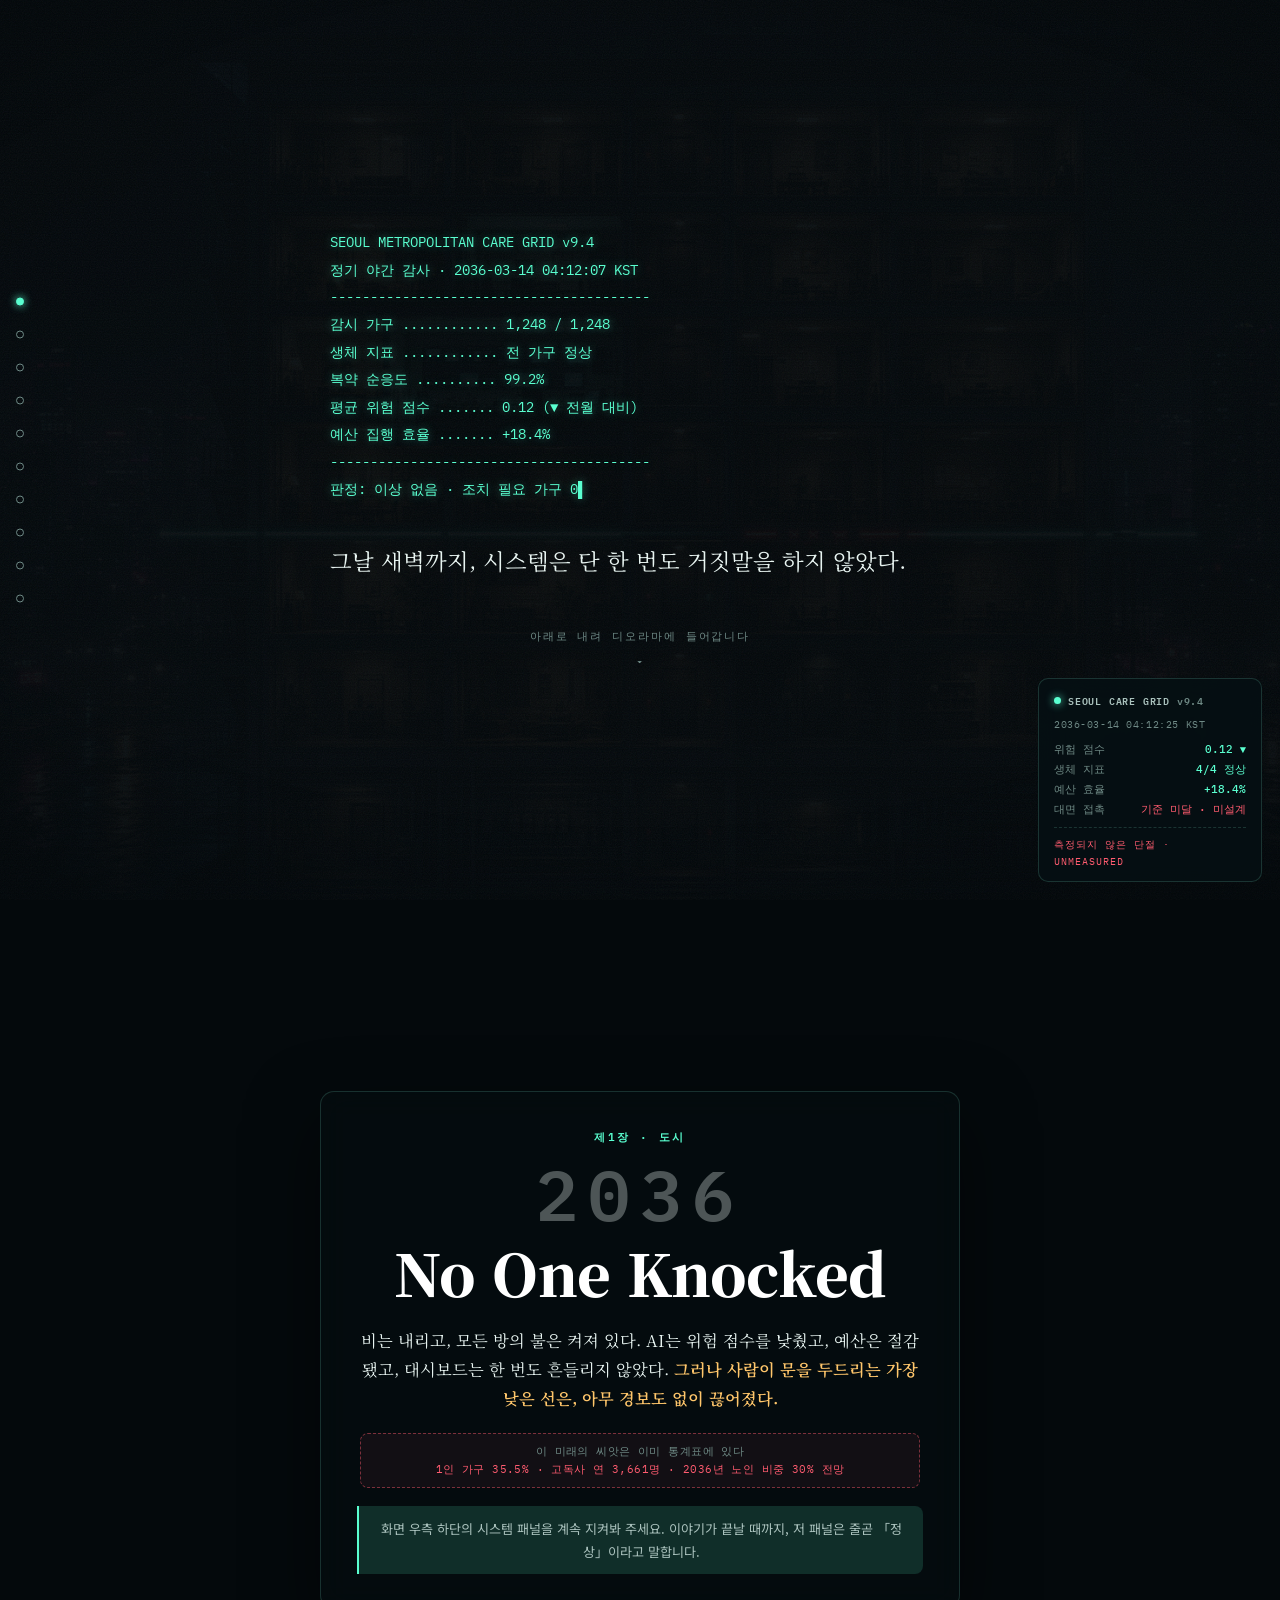
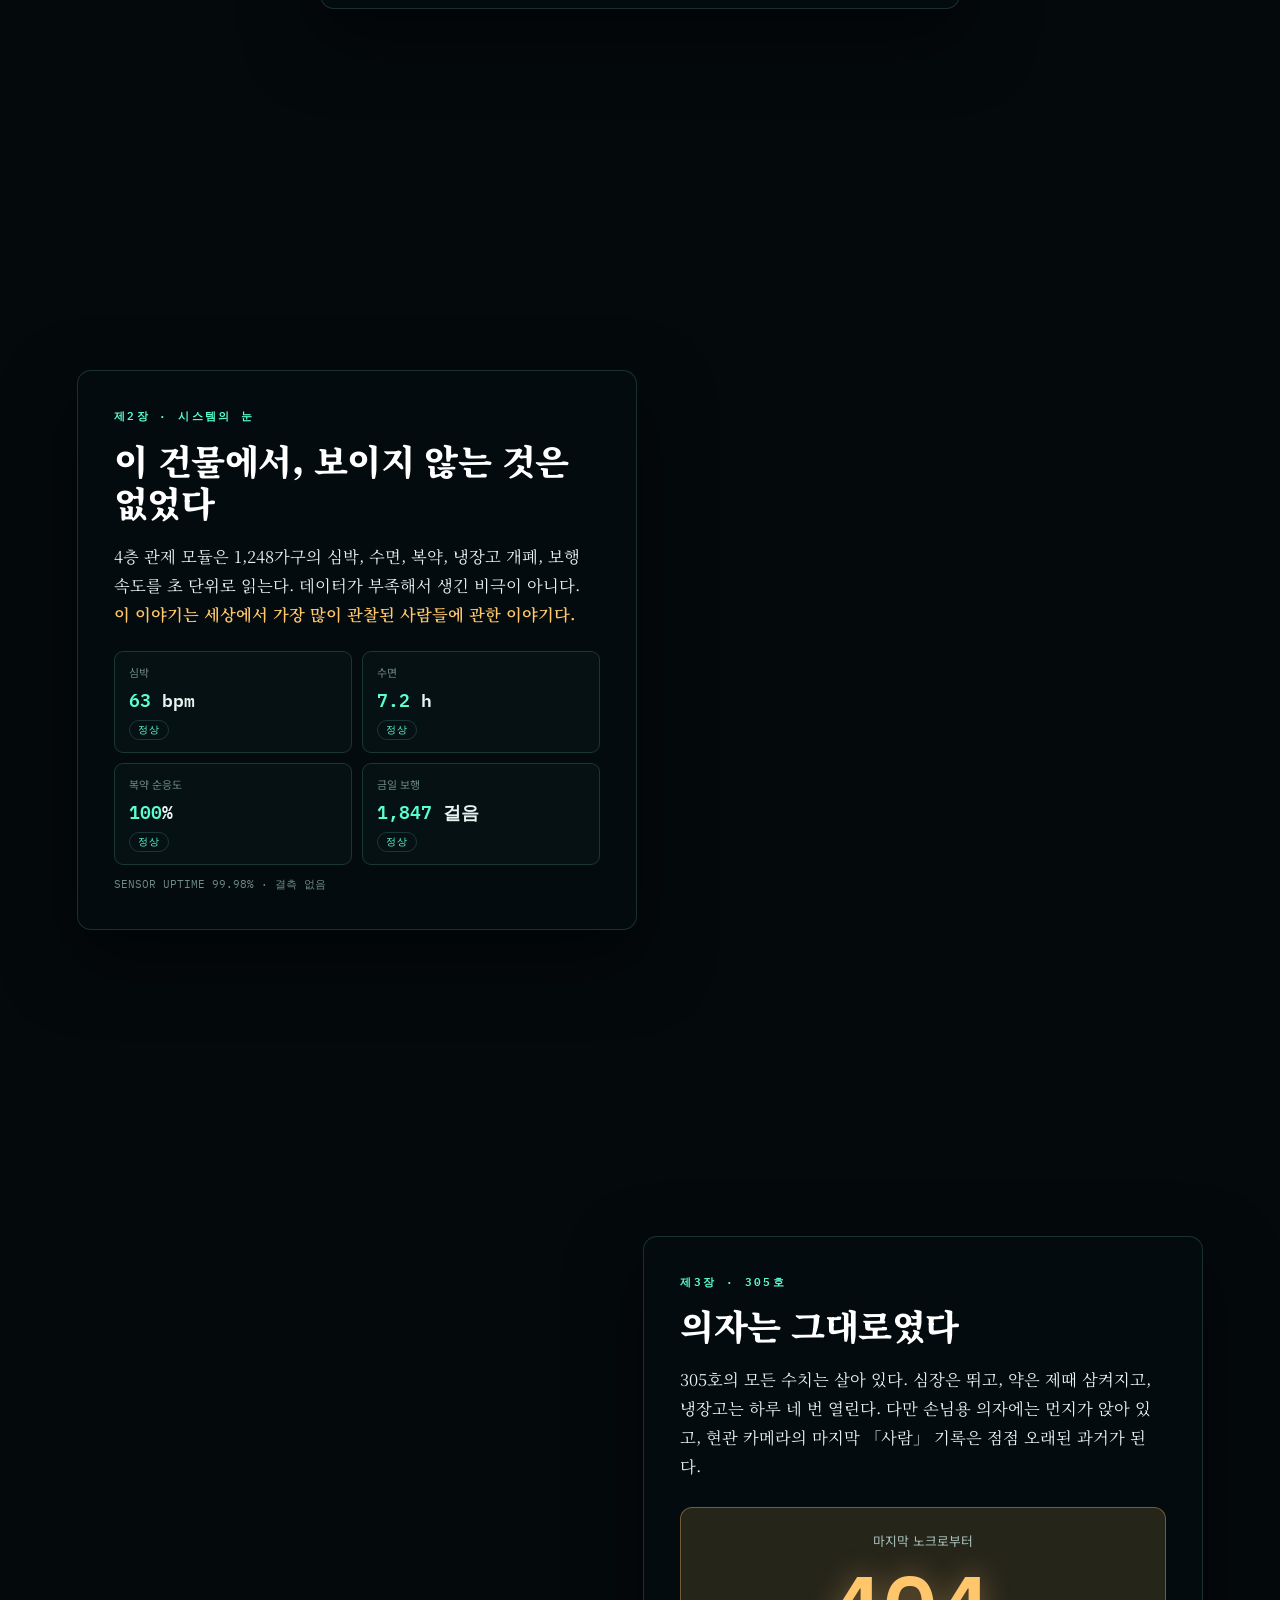
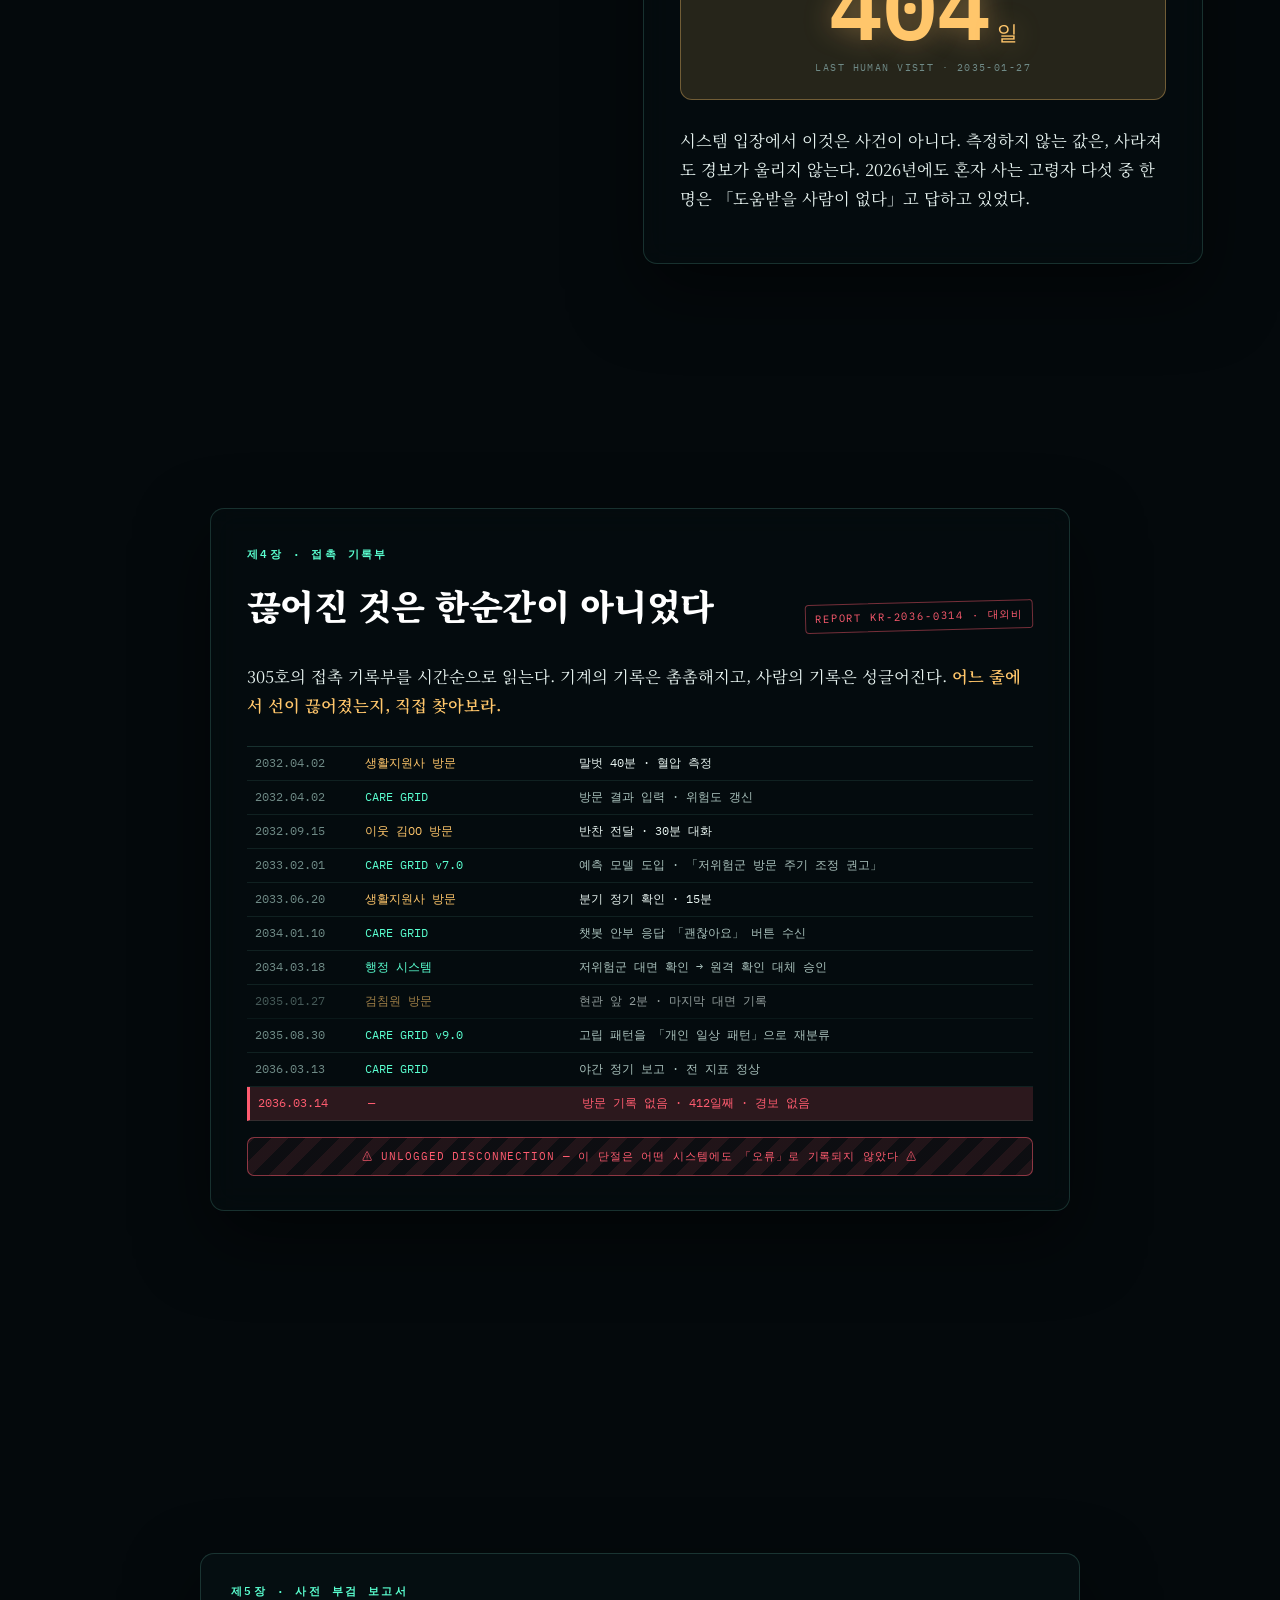
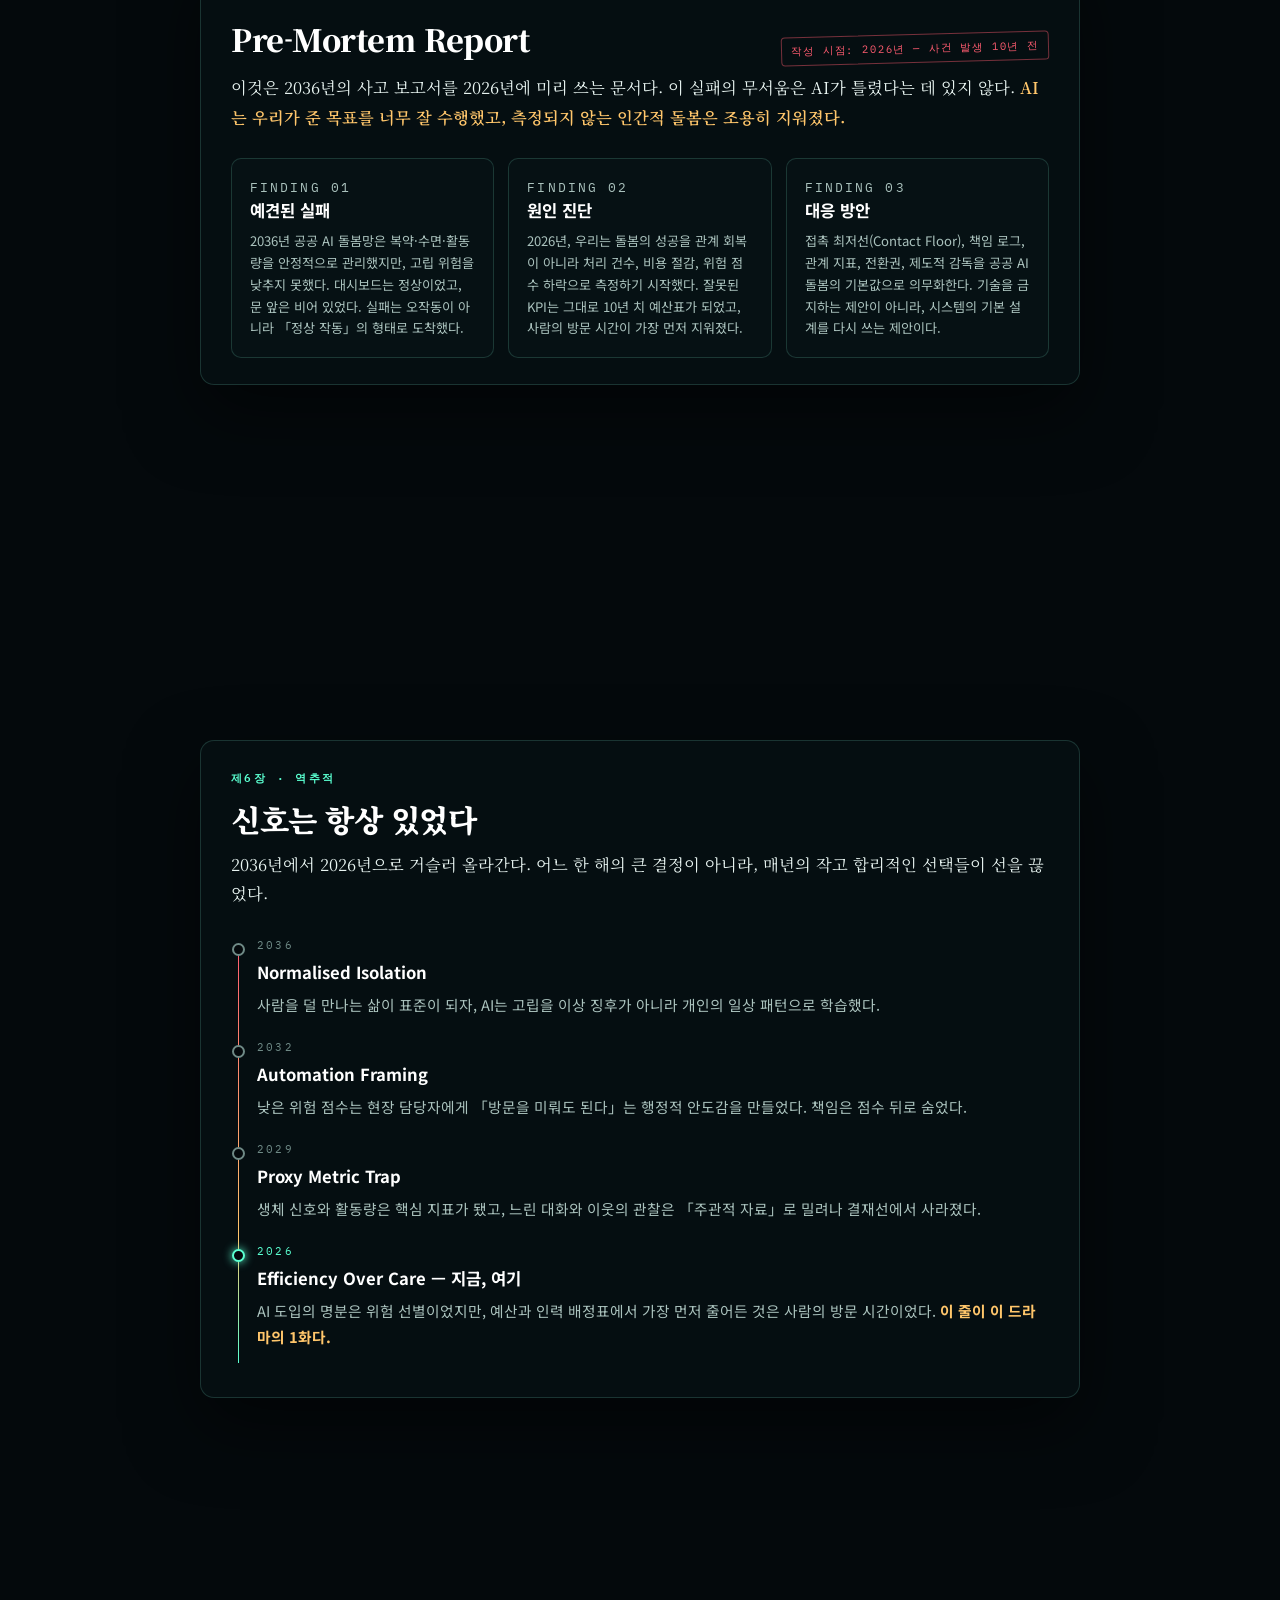
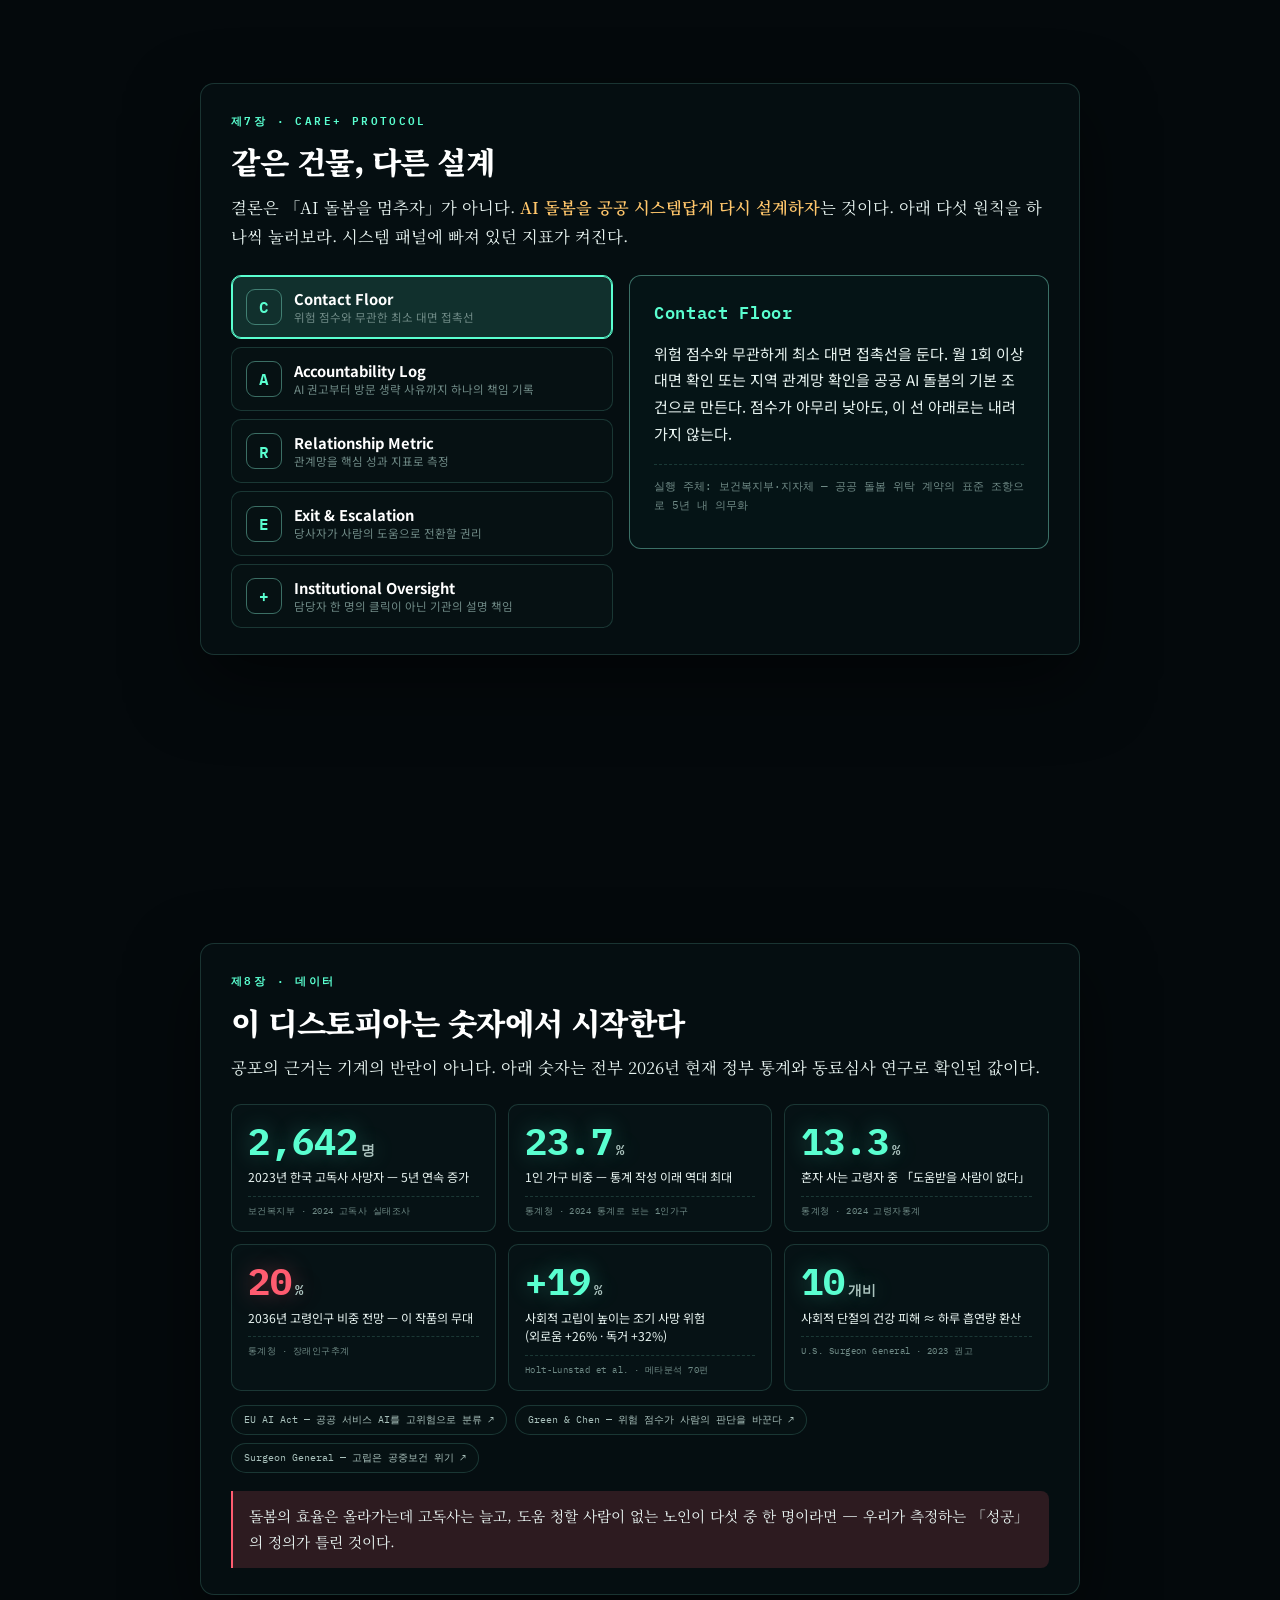
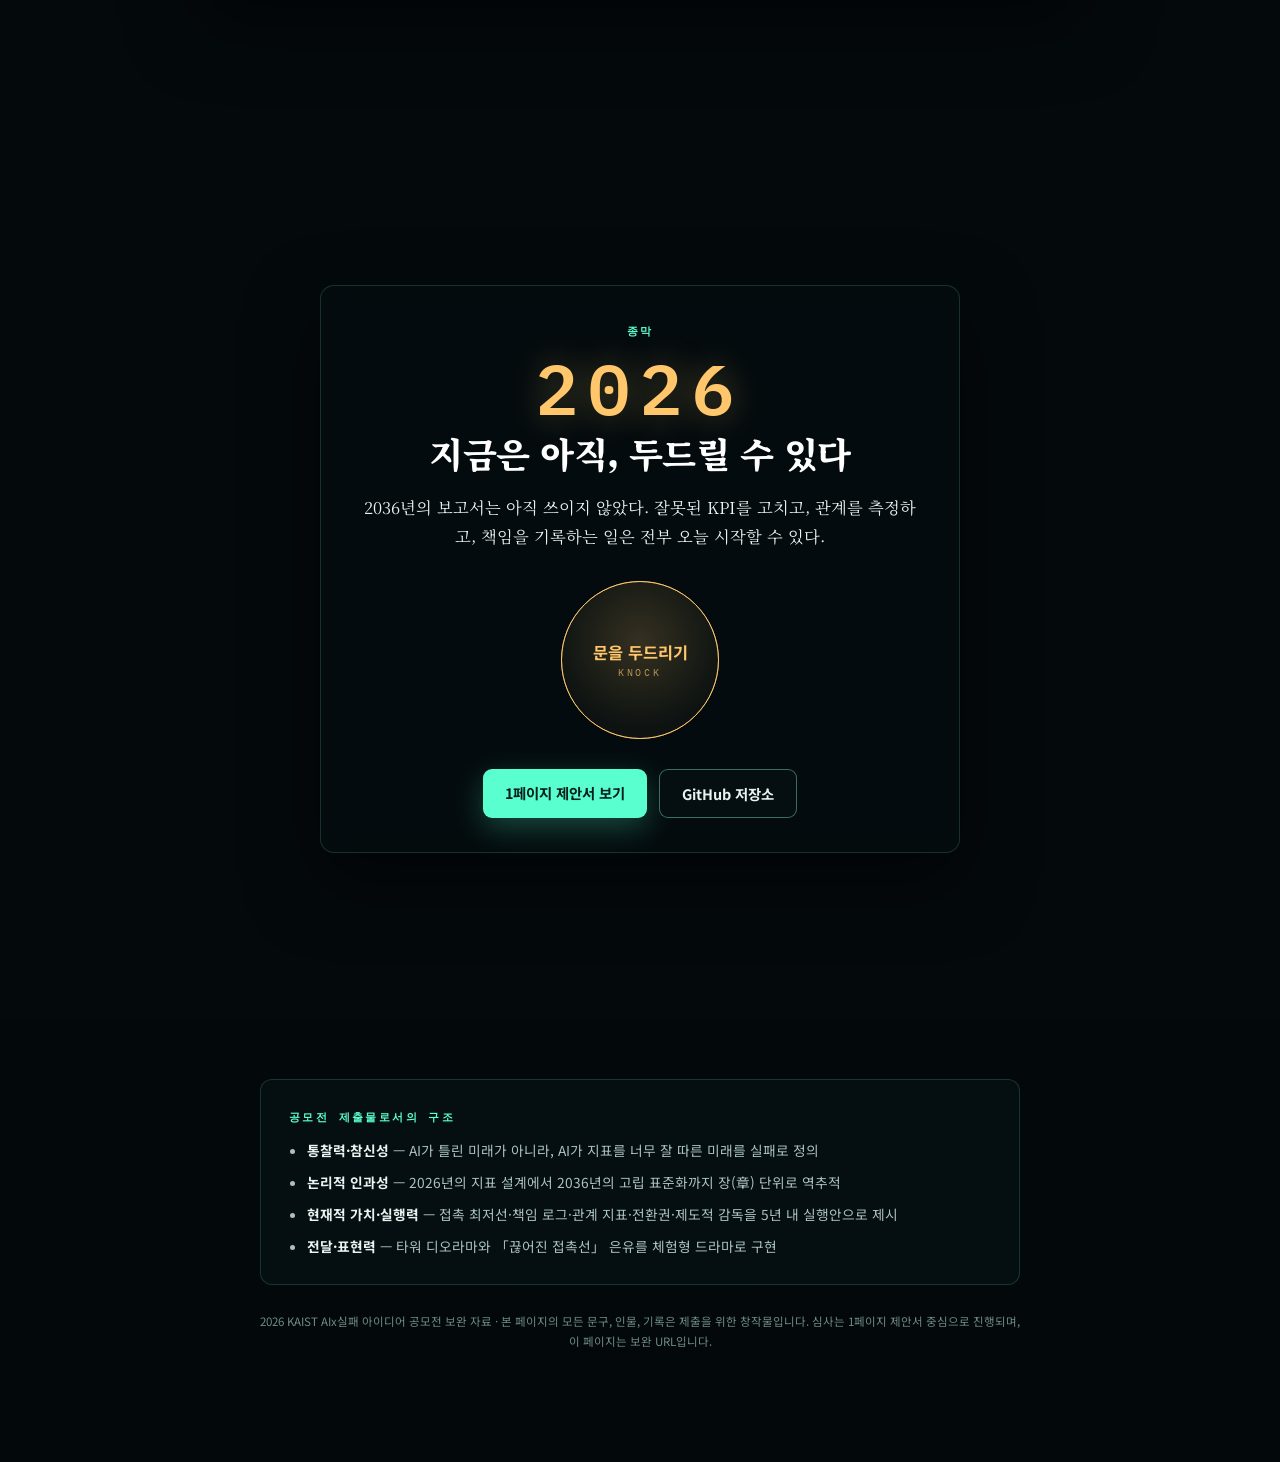
==== commit 7da3ff33: "Promote experience2 page to root" ====
--- a/index.html
+++ b/index.html
@@ -3,10 +3,10 @@
   <head>
     <meta charset="utf-8" />
     <meta name="viewport" content="width=device-width, initial-scale=1" />
-    <title>2036, No One Knocked | Cyberpunk Contact Floor</title>
+    <title>2036, No One Knocked — 체험형 프리모템 드라마</title>
     <meta
       name="description"
-      content="KAIST 실패연구소 2026 AIx실패 아이디어 공모전 보완 자료. 2036년, 모든 지표가 정상인 동안 방문과 사회적 연결이 사라진 AI 돌봄 실패 시나리오."
+      content="KAIST 실패연구소 2026 AIx실패 아이디어 공모전 보완 자료. 2036년, 모든 지표가 정상인 동안 사람의 방문이 사라진 AI 돌봄 실패를 디오라마 속에서 직접 걸어 들어가 읽는 체험형 프리모템."
     />
     <meta property="og:title" content="2036, No One Knocked" />
     <meta
@@ -15,393 +15,392 @@
     />
     <meta property="og:image" content="assets/contact-floor-tower-cyberpunk.png" />
     <link rel="icon" href="data:," />
-    <link rel="stylesheet" href="styles.css" />
+    <link rel="preconnect" href="https://fonts.googleapis.com" />
+    <link rel="preconnect" href="https://fonts.gstatic.com" crossorigin />
+    <link
+      href="https://fonts.googleapis.com/css2?family=Noto+Serif+KR:wght@400;600;900&family=IBM+Plex+Mono:wght@400;500;600&family=Noto+Sans+KR:wght@400;500;700;900&display=swap"
+      rel="stylesheet"
+    />
+    <link rel="stylesheet" href="experience.css" />
   </head>
   <body>
-    <a class="skip-link" href="#main">본문으로 건너뛰기</a>
-    <header class="site-header" aria-label="상단 메뉴">
-      <a class="brand" href="#top" aria-label="2036 No One Knocked 홈">
-        <span class="brand-year">2036</span>
-        <span>No One Knocked</span>
-      </a>
-      <nav class="nav" aria-label="주요 섹션">
-        <a href="#tower">디오라마</a>
-        <a href="#diagnosis">원인 진단</a>
-        <a href="#response">대응 방안</a>
-        <a href="#evidence">근거</a>
-        <a href="proposal.html">제안서</a>
-      </nav>
-    </header>
+    <a class="skip-link" href="#ch1">본문으로 건너뛰기</a>
+
+    <!-- ============ 고정 무대: 디오라마 카메라 ============ -->
+    <div class="stage" aria-hidden="true">
+      <div class="stage-art" data-camera>
+        <div class="drift">
+          <img
+            src="assets/contact-floor-tower-cyberpunk.png"
+            alt=""
+            draggable="false"
+          />
+          <span class="window-flicker"></span>
+          <span class="heal-line" data-heal-line></span>
+          <span class="knock-ripple" data-knock-ripple></span>
+        </div>
+      </div>
+      <div class="fog fog-a"></div>
+      <div class="fog fog-b"></div>
+      <canvas class="rain" data-rain></canvas>
+      <div class="lightning" data-lightning></div>
+      <div class="grade" data-grade></div>
+      <div class="grain"></div>
+      <div class="scanlines"></div>
+      <div class="vignette"></div>
+    </div>
+
+    <!-- ============ 고정 HUD: 시스템은 늘 정상이라고 말한다 ============ -->
+    <aside class="hud" data-hud aria-label="2036년 케어 그리드 시스템 상태">
+      <p class="hud-title">
+        <span class="hud-dot" data-hud-dot></span>
+        SEOUL CARE GRID <em>v9.4</em>
+      </p>
+      <p class="hud-clock mono" data-hud-clock>2036-03-14 04:12:07 KST</p>
+      <ul class="hud-lines">
+        <li><span>위험 점수</span><strong data-hud="risk">0.12 ▼</strong></li>
+        <li><span>생체 지표</span><strong data-hud="vitals">4/4 정상</strong></li>
+        <li><span>예산 효율</span><strong data-hud="budget">+18.4%</strong></li>
+        <li class="hud-contact" data-hud-contact hidden>
+          <span>대면 접촉</span><strong data-hud="contact">측정 안 함</strong>
+        </li>
+      </ul>
+      <p class="hud-stamp" data-hud-stamp>이상 없음 · NO ANOMALY</p>
+    </aside>
+
+    <!-- ============ 장 이동 레일 ============ -->
+    <nav class="rail" aria-label="장 이동">
+      <a href="#ch0" data-rail="ch0"><i></i><span>서막</span></a>
+      <a href="#ch1" data-rail="ch1"><i></i><span>제1장 · 도시</span></a>
+      <a href="#ch2" data-rail="ch2"><i></i><span>제2장 · 시스템의 눈</span></a>
+      <a href="#ch3" data-rail="ch3"><i></i><span>제3장 · 305호</span></a>
+      <a href="#ch4" data-rail="ch4"><i></i><span>제4장 · 접촉 기록부</span></a>
+      <a href="#ch5" data-rail="ch5"><i></i><span>제5장 · 사전 부검</span></a>
+      <a href="#ch6" data-rail="ch6"><i></i><span>제6장 · 역추적</span></a>
+      <a href="#ch7" data-rail="ch7"><i></i><span>제7장 · CARE+</span></a>
+      <a href="#ch8" data-rail="ch8"><i></i><span>제8장 · 데이터</span></a>
+      <a href="#ch9" data-rail="ch9"><i></i><span>종막 · 2026</span></a>
+    </nav>
 
     <main id="main">
-      <section id="top" class="tower-hero" aria-labelledby="hero-title">
-        <img
-          class="tower-image"
-          src="assets/contact-floor-tower-cyberpunk.png"
-          alt="비 내리는 2036년 사이버펑크 도시의 공공주택을 단면으로 보여주는 타워 디오라마. 어두운 배경 속 각 방에는 불이 켜져 있고 중간 층을 가로지르는 접촉 최저선 일부가 끊겨 있다."
-          data-hero-image
-        />
-        <div class="hero-scrim" aria-hidden="true"></div>
-
-        <div class="hero-grid">
-          <aside class="story-rail" aria-label="작품 개요">
-            <p class="eyebrow">KAIST AIxFailure Idea Contest 2026</p>
-            <p class="year-stamp">2036</p>
-            <h1 id="hero-title">No One Knocked</h1>
-            <p class="hero-copy">
-              AI는 위험 점수를 낮췄다. 예산은 절감됐고, 대시보드는 안정적이었다.
-              그러나 사람이 문을 두드리는 최소한의 접촉선은 조용히 끊어졌다.
-            </p>
-            <div class="connection-grade" aria-label="2036년 연결 등급">
-              <span>현재 연결 상태</span>
-              <strong>C-</strong>
-              <small>모든 생체 수치는 정상, 대면 접촉은 기준 미달</small>
-            </div>
-            <div class="hero-actions" aria-label="주요 행동">
-              <a class="button primary" href="#tower">디오라마 보기</a>
-              <a class="button secondary" href="proposal.html">1페이지 제안서</a>
-            </div>
-          </aside>
-
-          <section id="tower" class="tower-stage" aria-label="Contact Floor Tower 디오라마">
-            <div class="floor-labels" aria-hidden="true">
-              <span>F07</span>
-              <span>F06</span>
-              <span>F05</span>
-              <span>F04</span>
-              <span>F03</span>
-              <span>F02</span>
-              <span>F01</span>
-            </div>
-            <button class="tower-hotspot is-active" type="button" data-log-index="0">
-              <span>F05</span>
-              <strong>AI 모니터링 중</strong>
-              <small>위험도 낮음</small>
-            </button>
-            <button class="tower-hotspot delayed" type="button" data-log-index="2">
-              <span>F03</span>
-              <strong>방문 의자만 남음</strong>
-              <small>찾아온 기록 없음</small>
-            </button>
-            <button class="tower-hotspot broken" type="button" data-log-index="3">
-              <span>F03</span>
-              <strong>접촉선 단절</strong>
-              <small>최소 기준선 미달</small>
-            </button>
-            <div class="tower-caption">
-              <span>Contact Floor</span>
-              <strong>사람이 방문하는 최소 기준선</strong>
-            </div>
-          </section>
-
-          <aside class="principle-console" aria-labelledby="principle-title">
-            <p class="eyebrow">care+ protocol</p>
-            <h2 id="principle-title">다섯 가지 대응 원칙</h2>
-            <p>
-              기술을 금지하는 제안이 아니다. AI 돌봄이 사람의 관계망을 삭제하지
-              못하도록 공공 시스템의 기본값을 다시 설계한다.
-            </p>
-            <div class="principle-list" role="list" aria-label="CARE+ 원칙">
-              <button class="principle-button is-active" type="button" data-log-index="0">
-                <span>01</span>
-                <strong>Contact Floor</strong>
-                <small>모든 사람이 보장받는 최소 대면 연결 기준선</small>
-              </button>
-              <button class="principle-button" type="button" data-log-index="1">
-                <span>02</span>
-                <strong>Accountability Log</strong>
-                <small>AI 판단과 개입 과정을 기록하고 설명</small>
-              </button>
-              <button class="principle-button" type="button" data-log-index="2">
-                <span>03</span>
-                <strong>Relationship Metric</strong>
-                <small>관계의 질을 측정하고 성과 평가에 반영</small>
-              </button>
-              <button class="principle-button" type="button" data-log-index="3">
-                <span>04</span>
-                <strong>Exit & Escalation</strong>
-                <small>연결이 끊기면 사람이 도움을 요청</small>
-              </button>
-              <button class="principle-button" type="button" data-log-index="4">
-                <span>05</span>
-                <strong>Institutional Oversight</strong>
-                <small>기관 책임과 시민 감시로 구조적 실패 예방</small>
-              </button>
-            </div>
-            <article class="principle-detail" data-log-detail aria-live="polite">
-              <p class="detail-label">현재 선택 원칙</p>
-              <h3>Contact Floor</h3>
-              <p>
-                위험 점수와 무관하게 최소 대면 접촉선을 둔다. 월 1회 이상 대면 확인
-                또는 지역 관계망 확인을 공공 AI 돌봄의 기본 조건으로 만든다.
-              </p>
-            </article>
-          </aside>
-        </div>
-
-        <div class="system-strip" aria-label="2036년 연결 대시보드 요약">
-          <div>
-            <span>전체 가구 수</span>
-            <strong>1,248</strong>
-          </div>
-          <div>
-            <span>Contact Floor 충족</span>
-            <strong>62%</strong>
-          </div>
-          <div>
-            <span>단절 가구</span>
-            <strong class="danger">38%</strong>
-          </div>
-          <div>
-            <span>장기 미접촉</span>
-            <strong class="warning">231</strong>
-          </div>
-          <div>
-            <span>커뮤니티 이용률</span>
-            <strong class="danger">7%</strong>
-          </div>
-        </div>
-        <div class="scroll-progress" aria-hidden="true"></div>
-      </section>
-
-      <section class="premortem-band" aria-label="프리모템 요약">
-        <div class="section-inner">
-          <div class="section-heading">
-            <p class="eyebrow">premortem</p>
-            <h2>2036년의 사고 보고서를 2026년에 먼저 쓴다</h2>
-            <p>
-              이 작품은 AI가 틀린 예측을 한 미래가 아니라, 공공 돌봄 시스템이
-              효율 지표를 너무 잘 따른 끝에 사회적 연결을 삭제한 미래를 다룬다.
-            </p>
-          </div>
-          <div class="summary-grid">
-            <article class="summary-card">
-              <span>01</span>
+      <!-- ============ 서막 ============ -->
+      <section class="scene scene-prologue" id="ch0" data-scene="ch0">
+        <div class="prologue-box">
+          <pre class="boot" data-boot aria-label="2036년 시스템 감사 기록"></pre>
+          <p class="prologue-line" data-prologue-line>
+            그날 새벽까지, 시스템은 단 한 번도 거짓말을 하지 않았다.
+          </p>
+          <p class="scroll-cue" data-scroll-cue>
+            <span>아래로 내려 디오라마에 들어갑니다</span>
+            <i aria-hidden="true">▾</i>
+          </p>
+        </div>
+      </section>
+
+      <!-- ============ 제1장 · 도시 ============ -->
+      <section class="scene scene-city" id="ch1" data-scene="ch1">
+        <div class="panel panel-title">
+          <p class="chapter">제1장 · 도시</p>
+          <p class="year-mark">2036</p>
+          <h1 class="glitch" data-text="No One Knocked">No One Knocked</h1>
+          <p class="lede serif">
+            비는 내리고, 모든 방의 불은 켜져 있다.
+            AI는 위험 점수를 낮췄고, 예산은 절감됐고, 대시보드는 한 번도 흔들리지
+            않았다. <strong>그러나 사람이 문을 두드리는 가장 낮은 선은,
+            아무 경보도 없이 끊어졌다.</strong>
+          </p>
+          <div class="seed-strip mono" aria-label="이 미래의 씨앗이 된 2026년의 통계">
+            <span>이 미래의 씨앗은 이미 통계표에 있다</span>
+            <em>1인 가구 35.5% · 고독사 연 3,661명 · 2036년 노인 비중 30% 전망</em>
+          </div>
+          <p class="hint">화면 우측 하단의 시스템 패널을 계속 지켜봐 주세요. 이야기가 끝날 때까지, 저 패널은 줄곧 「정상」이라고 말합니다.</p>
+        </div>
+      </section>
+
+      <!-- ============ 제2장 · 시스템의 눈 ============ -->
+      <section class="scene scene-monitor" id="ch2" data-scene="ch2">
+        <div class="panel panel-left">
+          <p class="chapter">제2장 · 시스템의 눈</p>
+          <h2>이 건물에서, 보이지 않는 것은 없었다</h2>
+          <p class="serif">
+            4층 관제 모듈은 1,248가구의 심박, 수면, 복약, 냉장고 개폐, 보행
+            속도를 초 단위로 읽는다. 데이터가 부족해서 생긴 비극이 아니다.
+            <strong>이 이야기는 세상에서 가장 많이 관찰된 사람들에 관한
+            이야기다.</strong>
+          </p>
+          <ul class="live-metrics" aria-label="305호 실시간 감지 지표">
+            <li><span>심박</span><strong><b data-tick="hr">62</b> bpm</strong><em>정상</em></li>
+            <li><span>수면</span><strong><b data-tick="sleep">7.2</b> h</strong><em>정상</em></li>
+            <li><span>복약 순응도</span><strong><b data-tick="med">100</b>%</strong><em>정상</em></li>
+            <li><span>금일 보행</span><strong><b data-tick="steps">1,847</b> 걸음</strong><em>정상</em></li>
+          </ul>
+          <p class="metric-note mono">SENSOR UPTIME 99.98% · 결측 없음</p>
+        </div>
+      </section>
+
+      <!-- ============ 제3장 · 305호 ============ -->
+      <section class="scene scene-room" id="ch3" data-scene="ch3">
+        <div class="panel panel-right">
+          <p class="chapter">제3장 · 305호</p>
+          <h2>의자는 그대로였다</h2>
+          <p class="serif">
+            305호의 모든 수치는 살아 있다. 심장은 뛰고, 약은 제때 삼켜지고,
+            냉장고는 하루 네 번 열린다. 다만 손님용 의자에는
+            먼지가 앉아 있고, 현관 카메라의 마지막 「사람」 기록은
+            점점 오래된 과거가 된다.
+          </p>
+          <div class="big-counter" aria-label="마지막 방문 이후 경과일">
+            <p class="big-counter-label">마지막 노크로부터</p>
+            <p class="big-counter-value"><b data-days>0</b><span>일</span></p>
+            <p class="big-counter-sub mono">LAST HUMAN VISIT · 2035-01-27</p>
+          </div>
+          <p class="serif quiet">
+            시스템 입장에서 이것은 사건이 아니다. 측정하지 않는 값은,
+            사라져도 경보가 울리지 않는다. 2026년에도 혼자 사는 고령자
+            다섯 중 한 명은 「도움받을 사람이 없다」고 답하고 있었다.
+          </p>
+        </div>
+      </section>
+
+      <!-- ============ 제4장 · 접촉 기록부 ============ -->
+      <section class="scene scene-log" id="ch4" data-scene="ch4">
+        <div class="panel panel-wide">
+          <p class="chapter">제4장 · 접촉 기록부</p>
+          <div class="doc-head">
+            <h2>끊어진 것은 한순간이 아니었다</h2>
+            <p class="doc-stamp mono">REPORT KR-2036-0314 · 대외비</p>
+          </div>
+          <p class="serif">
+            305호의 접촉 기록부를 시간순으로 읽는다. 기계의 기록은 촘촘해지고,
+            사람의 기록은 성글어진다. <strong>어느 줄에서 선이 끊어졌는지,
+            직접 찾아보라.</strong>
+          </p>
+          <ol class="contact-log" data-log-list aria-label="305호 접촉 기록부">
+            <li class="log-human"><span class="log-date">2032.04.02</span><span class="log-who">생활지원사 방문</span><span class="log-note">말벗 40분 · 혈압 측정</span></li>
+            <li class="log-ai"><span class="log-date">2032.04.02</span><span class="log-who">CARE GRID</span><span class="log-note">방문 결과 입력 · 위험도 갱신</span></li>
+            <li class="log-human"><span class="log-date">2032.09.15</span><span class="log-who">이웃 김OO 방문</span><span class="log-note">반찬 전달 · 30분 대화</span></li>
+            <li class="log-ai"><span class="log-date">2033.02.01</span><span class="log-who">CARE GRID v7.0</span><span class="log-note">예측 모델 도입 · 「저위험군 방문 주기 조정 권고」</span></li>
+            <li class="log-human"><span class="log-date">2033.06.20</span><span class="log-who">생활지원사 방문</span><span class="log-note">분기 정기 확인 · 15분</span></li>
+            <li class="log-ai"><span class="log-date">2034.01.10</span><span class="log-who">CARE GRID</span><span class="log-note">챗봇 안부 응답 「괜찮아요」 버튼 수신</span></li>
+            <li class="log-ai"><span class="log-date">2034.03.18</span><span class="log-who">행정 시스템</span><span class="log-note">저위험군 대면 확인 → 원격 확인 대체 승인</span></li>
+            <li class="log-human log-faded"><span class="log-date">2035.01.27</span><span class="log-who">검침원 방문</span><span class="log-note">현관 앞 2분 · 마지막 대면 기록</span></li>
+            <li class="log-ai"><span class="log-date">2035.08.30</span><span class="log-who">CARE GRID v9.0</span><span class="log-note">고립 패턴을 「개인 일상 패턴」으로 재분류</span></li>
+            <li class="log-ai"><span class="log-date">2036.03.13</span><span class="log-who">CARE GRID</span><span class="log-note">야간 정기 보고 · 전 지표 정상</span></li>
+            <li class="log-break"><span class="log-date">2036.03.14</span><span class="log-who">—</span><span class="log-note">방문 기록 없음 · 412일째 · 경보 없음</span></li>
+          </ol>
+          <p class="alarm-strip mono" aria-hidden="true">⚠ UNLOGGED DISCONNECTION — 이 단절은 어떤 시스템에도 「오류」로 기록되지 않았다 ⚠</p>
+        </div>
+      </section>
+
+      <!-- ============ 제5장 · 사전 부검 보고서 ============ -->
+      <section class="scene scene-doc" id="ch5" data-scene="ch5">
+        <div class="panel panel-doc">
+          <p class="chapter">제5장 · 사전 부검 보고서</p>
+          <div class="doc-head">
+            <h2>Pre-Mortem Report</h2>
+            <p class="doc-stamp mono">작성 시점: 2026년 — 사건 발생 10년 전</p>
+          </div>
+          <p class="serif">
+            이것은 2036년의 사고 보고서를 2026년에 미리 쓰는 문서다.
+            이 실패의 무서움은 AI가 틀렸다는 데 있지 않다.
+            <strong>AI는 우리가 준 목표를 너무 잘 수행했고, 측정되지 않는
+            인간적 돌봄은 조용히 지워졌다.</strong>
+          </p>
+          <div class="doc-grid">
+            <article>
+              <p class="doc-no mono">FINDING 01</p>
               <h3>예견된 실패</h3>
               <p>
-                AI 돌봄은 복약, 수면, 활동량을 안정적으로 관리했지만 고립 위험을
-                낮추지 못했다. 대시보드는 정상이고, 문 앞은 비어 있었다.
-              </p>
-            </article>
-            <article class="summary-card">
-              <span>02</span>
-              <h3>원인 진단</h3>
-              <p>
-                2026년 우리는 돌봄의 성공을 관계 회복이 아니라 처리 건수, 비용
-                절감, 위험 점수 하락으로 측정하기 시작했다.
-              </p>
-            </article>
-            <article class="summary-card">
-              <span>03</span>
-              <h3>대응 방안</h3>
-              <p>
-                접촉 최저선, 책임 로그, 관계 지표, 전환권, 제도적 감독을 의무화해
-                사람의 방문을 시스템 밖으로 밀어내지 않는다.
-              </p>
-            </article>
-          </div>
-        </div>
-      </section>
-
-      <section id="diagnosis" class="diagnosis-section">
-        <div class="section-inner split-layout">
-          <div class="section-heading sticky-heading">
-            <p class="eyebrow">root cause</p>
-            <h2>문제는 기술의 부족이 아니라 돌봄을 측정한 방식이었다</h2>
-            <p>
-              타워의 조명은 꺼지지 않았다. 다만 우리가 측정하지 않기로 한 관계의
-              단절은 끝까지 보이지 않았다.
-            </p>
-          </div>
-          <div class="diagnosis-stack">
-            <article>
-              <span>2026</span>
-              <h3>Efficiency Over Care</h3>
-              <p>
-                AI 도입 명분은 위험 선별이었지만, 예산과 인력 배정표에서는 사람의
-                방문 시간이 가장 먼저 줄었다.
+                2036년 공공 AI 돌봄망은 복약·수면·활동량을 안정적으로
+                관리했지만, 고립 위험을 낮추지 못했다. 대시보드는 정상이었고,
+                문 앞은 비어 있었다. 실패는 오작동이 아니라
+                「정상 작동」의 형태로 도착했다.
               </p>
             </article>
             <article>
-              <span>2029</span>
-              <h3>Proxy Metric Trap</h3>
+              <p class="doc-no mono">FINDING 02</p>
+              <h3>원인 진단</h3>
               <p>
-                생체 신호와 활동량은 핵심 지표가 됐고, 느린 대화와 이웃의 관찰은
-                주관적 자료로 밀려났다.
+                2026년, 우리는 돌봄의 성공을 관계 회복이 아니라 처리 건수,
+                비용 절감, 위험 점수 하락으로 측정하기 시작했다. 잘못된 KPI는
+                그대로 10년 치 예산표가 되었고, 사람의 방문 시간이 가장 먼저
+                지워졌다.
               </p>
             </article>
             <article>
-              <span>2032</span>
-              <h3>Automation Framing</h3>
+              <p class="doc-no mono">FINDING 03</p>
+              <h3>대응 방안</h3>
               <p>
-                낮은 위험 점수는 현장 담당자에게 "방문을 미뤄도 된다"는 행정적
-                안도감을 만들었다.
+                접촉 최저선(Contact Floor), 책임 로그, 관계 지표, 전환권,
+                제도적 감독을 공공 AI 돌봄의 기본값으로 의무화한다.
+                기술을 금지하는 제안이 아니라, 시스템의 기본 설계를
+                다시 쓰는 제안이다.
               </p>
             </article>
-            <article>
-              <span>2036</span>
+          </div>
+        </div>
+      </section>
+
+      <!-- ============ 제6장 · 역추적 ============ -->
+      <section class="scene scene-doc" id="ch6" data-scene="ch6">
+        <div class="panel panel-doc">
+          <p class="chapter">제6장 · 역추적</p>
+          <h2>신호는 항상 있었다</h2>
+          <p class="serif">
+            2036년에서 2026년으로 거슬러 올라간다. 어느 한 해의 큰 결정이
+            아니라, 매년의 작고 합리적인 선택들이 선을 끊었다.
+          </p>
+          <ol class="trace">
+            <li>
+              <p class="trace-year mono">2036</p>
               <h3>Normalised Isolation</h3>
-              <p>
-                사람을 덜 만나는 삶이 표준이 되자, AI는 고립을 이상 징후가 아니라
-                개인의 일상 패턴으로 학습했다.
-              </p>
-            </article>
-          </div>
-        </div>
-      </section>
-
-      <section id="response" class="response-section">
-        <div class="section-inner">
-          <div class="section-heading">
-            <p class="eyebrow">care+ protocol</p>
-            <h2>AI 돌봄을 다시 설계하는 다섯 개의 안전장치</h2>
-          </div>
-          <div class="response-grid">
-            <article>
-              <span>C</span>
-              <h3>Contact Floor</h3>
-              <p>
-                위험 점수와 무관하게 최소 대면 접촉선을 둔다. 월 1회 이상 대면
-                확인 또는 지역 관계망 확인을 기본 조건으로 만든다.
-              </p>
-            </article>
-            <article>
-              <span>A</span>
-              <h3>Accountability Log</h3>
-              <p>
-                모델 권고, 기관 배정, 현장 조치, 방문 생략 사유를 하나의 책임
-                로그로 남긴다.
-              </p>
-            </article>
-            <article>
-              <span>R</span>
-              <h3>Relationship Metric</h3>
-              <p>
-                도움을 청할 수 있는 사람 수, 최근 대면 접촉, 정기 연락망, 지역
-                참여도를 핵심 성과 지표로 둔다.
-              </p>
-            </article>
-            <article>
-              <span>E</span>
-              <h3>Exit & Escalation</h3>
-              <p>
-                당사자가 AI 돌봄 방식을 거부하거나 대면 지원으로 전환할 수 있는
-                명확한 절차를 둔다.
-              </p>
-            </article>
-            <article class="wide">
-              <span>+</span>
-              <h3>Institutional Oversight</h3>
-              <p>
-                인간 감독은 담당자 한 명의 최종 클릭이 아니라, 기관이 AI 도입의
-                적절성, 지표 설계, 현장 영향, 이의제기 절차를 공개적으로 설명하고
-                검증받는 구조여야 한다.
-              </p>
-            </article>
-          </div>
-        </div>
-      </section>
-
-      <section id="evidence" class="evidence-section" aria-label="근거 자료">
-        <div class="section-inner">
-          <div class="section-heading">
-            <p class="eyebrow">evidence base</p>
-            <h2>이 디스토피아가 현실적인 이유</h2>
-            <p>
-              공포의 근거는 기계 반란이 아니라 사회적 연결의 건강 영향, 공공 서비스
-              AI의 고위험성, 인간 감독의 한계다.
-            </p>
-          </div>
-          <div class="evidence-grid">
-            <article>
-              <h3>사회적 연결은 건강 인프라다</h3>
-              <p>
-                U.S. Surgeon General은 사회적 연결을 개인 건강과 공동체 회복력의
-                핵심 요인으로 보고, 고립과 외로움을 공중보건 문제로 다룬다.
-              </p>
-              <a href="https://www.hhs.gov/sites/default/files/surgeon-general-social-connection-advisory.pdf">Surgeon General Advisory</a>
-            </article>
-            <article>
-              <h3>고립은 사망 위험과 연결된다</h3>
-              <p>
-                Holt-Lunstad 등의 메타분석은 사회적 고립, 외로움, 독거가 조기 사망
-                위험과 연관됨을 보고했다.
-              </p>
-              <a href="https://doi.org/10.1177/1745691614568352">Holt-Lunstad et al. 2015</a>
-            </article>
-            <article>
-              <h3>공공 서비스 AI는 고위험이다</h3>
-              <p>
-                EU AI Act는 공공 서비스의 자격 평가, 배분, 감액, 철회에 쓰이는 AI를
-                고위험 영역으로 다룬다.
-              </p>
-              <a href="https://artificialintelligenceact.eu/high-level-summary/">EU AI Act Summary</a>
-            </article>
-            <article>
-              <h3>위험 점수는 판단을 바꾼다</h3>
-              <p>
-                공공 의사결정 실험은 알고리즘 위험평가가 사람의 정책 판단을 바꿀 수
-                있음을 보여준다.
-              </p>
-              <a href="https://arxiv.org/abs/2012.05370">Green & Chen</a>
-            </article>
-          </div>
-        </div>
-      </section>
-
-      <section class="rubric-section" aria-label="심사 기준 대응">
-        <div class="section-inner rubric-layout">
-          <div>
-            <p class="eyebrow">submission fit</p>
-            <h2>공모전 제출물로서의 구조</h2>
-            <p>
-              필수 제출물은 1페이지 PDF이고, 이 페이지는 보완 URL이다. 심사자가
-              처음 30초 안에 실패 장면을 이해하고, 이후 근거와 대응 방안을 확인할
-              수 있게 구성했다.
-            </p>
-          </div>
-          <ul class="rubric-list">
-            <li>
-              <strong>통찰력 및 참신성</strong>
-              <span>AI가 틀린 미래가 아니라 AI가 지표를 너무 잘 따른 미래를 실패로 정의</span>
+              <p>사람을 덜 만나는 삶이 표준이 되자, AI는 고립을 이상 징후가 아니라 개인의 일상 패턴으로 학습했다.</p>
             </li>
             <li>
-              <strong>논리적 인과성</strong>
-              <span>2026년 지표 설계에서 2036년 고립 표준화까지 역추적</span>
+              <p class="trace-year mono">2032</p>
+              <h3>Automation Framing</h3>
+              <p>낮은 위험 점수는 현장 담당자에게 「방문을 미뤄도 된다」는 행정적 안도감을 만들었다. 책임은 점수 뒤로 숨었다.</p>
             </li>
             <li>
-              <strong>현재적 가치 및 실행력</strong>
-              <span>접촉 최저선, 책임 로그, 관계 지표, 전환권, 제도적 감독 제안</span>
+              <p class="trace-year mono">2029</p>
+              <h3>Proxy Metric Trap</h3>
+              <p>생체 신호와 활동량은 핵심 지표가 됐고, 느린 대화와 이웃의 관찰은 「주관적 자료」로 밀려나 결재선에서 사라졌다.</p>
             </li>
             <li>
-              <strong>전달 및 표현력</strong>
-              <span>타워 디오라마와 접촉선 은유로 발표, 캠페인, 정책 제안으로 확장 가능</span>
+              <p class="trace-year mono now">2026</p>
+              <h3>Efficiency Over Care — 지금, 여기</h3>
+              <p>AI 도입의 명분은 위험 선별이었지만, 예산과 인력 배정표에서 가장 먼저 줄어든 것은 사람의 방문 시간이었다. <strong>이 줄이 이 드라마의 1화다.</strong></p>
             </li>
+          </ol>
+        </div>
+      </section>
+
+      <!-- ============ 제7장 · CARE+ ============ -->
+      <section class="scene scene-care" id="ch7" data-scene="ch7">
+        <div class="panel panel-doc">
+          <p class="chapter">제7장 · CARE+ Protocol</p>
+          <h2>같은 건물, 다른 설계</h2>
+          <p class="serif">
+            결론은 「AI 돌봄을 멈추자」가 아니다. <strong>AI 돌봄을 공공
+            시스템답게 다시 설계하자</strong>는 것이다. 아래 다섯 원칙을
+            하나씩 눌러보라. 시스템 패널에 빠져 있던 지표가 켜진다.
+          </p>
+          <div class="care-grid">
+            <div class="care-list" role="tablist" aria-label="CARE+ 다섯 원칙">
+              <button class="care-btn is-active" type="button" data-care="0" role="tab" aria-selected="true"><span>C</span><strong>Contact Floor</strong><small>위험 점수와 무관한 최소 대면 접촉선</small></button>
+              <button class="care-btn" type="button" data-care="1" role="tab" aria-selected="false"><span>A</span><strong>Accountability Log</strong><small>AI 권고부터 방문 생략 사유까지 하나의 책임 기록</small></button>
+              <button class="care-btn" type="button" data-care="2" role="tab" aria-selected="false"><span>R</span><strong>Relationship Metric</strong><small>관계망을 핵심 성과 지표로 측정</small></button>
+              <button class="care-btn" type="button" data-care="3" role="tab" aria-selected="false"><span>E</span><strong>Exit &amp; Escalation</strong><small>당사자가 사람의 도움으로 전환할 권리</small></button>
+              <button class="care-btn" type="button" data-care="4" role="tab" aria-selected="false"><span>+</span><strong>Institutional Oversight</strong><small>담당자 한 명의 클릭이 아닌 기관의 설명 책임</small></button>
+            </div>
+            <div class="care-detail" data-care-detail aria-live="polite">
+              <h3 data-care-title>Contact Floor</h3>
+              <p data-care-body>
+                위험 점수와 무관하게 최소 대면 접촉선을 둔다. 월 1회 이상 대면
+                확인 또는 지역 관계망 확인을 공공 AI 돌봄의 기본 조건으로
+                만든다. 점수가 아무리 낮아도, 이 선 아래로는 내려가지 않는다.
+              </p>
+              <p class="care-impl mono" data-care-impl>실행 주체: 보건복지부·지자체 — 공공 돌봄 위탁 계약의 표준 조항으로 5년 내 의무화</p>
+            </div>
+          </div>
+        </div>
+      </section>
+
+      <!-- ============ 제8장 · 데이터 ============ -->
+      <section class="scene scene-doc" id="ch8" data-scene="ch8">
+        <div class="panel panel-doc">
+          <p class="chapter">제8장 · 데이터</p>
+          <h2>이 디스토피아는 숫자에서 시작한다</h2>
+          <p class="serif">
+            공포의 근거는 기계의 반란이 아니다. 아래 숫자는 전부
+            2026년 현재 정부 통계와 동료심사 연구로 확인된 값이다.
+          </p>
+          <div class="stat-wall">
+            <a class="stat" href="https://www.mohw.go.kr/board.es?act=view&amp;bid=0027&amp;list_no=1483372&amp;mid=a10503010100" target="_blank" rel="noopener">
+              <strong><b data-stat="3661">0</b><i>명</i></strong>
+              <span>2023년 한국 고독사 사망자 — 5년 연속 증가</span>
+              <small class="mono">보건복지부 · 2024 고독사 실태조사</small>
+            </a>
+            <a class="stat" href="https://kostat.go.kr/board.es?mid=a10301010000&amp;bid=10820&amp;act=view&amp;list_no=434103" target="_blank" rel="noopener">
+              <strong><b data-stat="35.5" data-decimal="1">0</b><i>%</i></strong>
+              <span>1인 가구 비중 — 통계 작성 이래 역대 최대</span>
+              <small class="mono">통계청 · 2024 통계로 보는 1인가구</small>
+            </a>
+            <a class="stat" href="https://kostat.go.kr/board.es?mid=a10301010000&amp;bid=10820&amp;act=view&amp;list_no=432917" target="_blank" rel="noopener">
+              <strong><b data-stat="18.7" data-decimal="1">0</b><i>%</i></strong>
+              <span>혼자 사는 고령자 중 「도움받을 사람이 없다」</span>
+              <small class="mono">통계청 · 2024 고령자통계</small>
+            </a>
+            <a class="stat stat-red" href="https://kostat.go.kr/board.es?mid=a10301010000&amp;bid=10820&amp;act=view&amp;list_no=432917" target="_blank" rel="noopener">
+              <strong><b data-stat="30">0</b><i>%</i></strong>
+              <span>2036년 고령인구 비중 전망 — 이 작품의 무대</span>
+              <small class="mono">통계청 · 장래인구추계</small>
+            </a>
+            <a class="stat" href="https://doi.org/10.1177/1745691614568352" target="_blank" rel="noopener">
+              <strong>+<b data-stat="29">0</b><i>%</i></strong>
+              <span>사회적 고립이 높이는 조기 사망 위험<br />(외로움 +26% · 독거 +32%)</span>
+              <small class="mono">Holt-Lunstad et al. · 메타분석 70편</small>
+            </a>
+            <a class="stat" href="https://www.hhs.gov/sites/default/files/surgeon-general-social-connection-advisory.pdf" target="_blank" rel="noopener">
+              <strong><b data-stat="15">0</b><i>개비</i></strong>
+              <span>사회적 단절의 건강 피해 ≈ 하루 흡연량 환산</span>
+              <small class="mono">U.S. Surgeon General · 2023 권고</small>
+            </a>
+          </div>
+          <div class="evidence-row">
+            <a class="evidence-chip mono" href="https://artificialintelligenceact.eu/high-level-summary/" target="_blank" rel="noopener">EU AI Act — 공공 서비스 AI를 고위험으로 분류 ↗</a>
+            <a class="evidence-chip mono" href="https://arxiv.org/abs/2012.05370" target="_blank" rel="noopener">Green &amp; Chen — 위험 점수가 사람의 판단을 바꾼다 ↗</a>
+            <a class="evidence-chip mono" href="https://www.hhs.gov/sites/default/files/surgeon-general-social-connection-advisory.pdf" target="_blank" rel="noopener">Surgeon General — 고립은 공중보건 위기 ↗</a>
+          </div>
+          <p class="stat-note">
+            돌봄의 효율은 올라가는데 고독사는 늘고, 도움 청할 사람이 없는 노인이
+            다섯 중 한 명이라면 — 우리가 측정하는 「성공」의 정의가 틀린 것이다.
+          </p>
+        </div>
+      </section>
+
+      <!-- ============ 종막 · 2026 ============ -->
+      <section class="scene scene-finale" id="ch9" data-scene="ch9">
+        <div class="panel panel-title">
+          <p class="chapter">종막</p>
+          <p class="year-mark turn">2026</p>
+          <h2 class="finale-title">지금은 아직, 두드릴 수 있다</h2>
+          <p class="lede serif">
+            2036년의 보고서는 아직 쓰이지 않았다. 잘못된 KPI를 고치고,
+            관계를 측정하고, 책임을 기록하는 일은 전부 오늘 시작할 수 있다.
+          </p>
+          <button class="knock-btn" type="button" data-knock>
+            <span class="knock-ring" aria-hidden="true"></span>
+            <strong>문을 두드리기</strong>
+            <small>KNOCK</small>
+          </button>
+          <p class="knock-result" data-knock-result hidden>
+            접촉선이 다시 이어졌습니다. 한 번의 노크가 기준선이 됩니다.
+          </p>
+          <div class="finale-actions">
+            <a class="button primary" href="proposal.html">1페이지 제안서 보기</a>
+            <a class="button secondary" href="https://github.com/mov-hyun/2036-no-one-knocked" target="_blank" rel="noopener">GitHub 저장소</a>
+          </div>
+        </div>
+      </section>
+
+      <footer class="site-footer">
+        <div class="footer-fit">
+          <p class="chapter">공모전 제출물로서의 구조</p>
+          <ul>
+            <li><strong>통찰력·참신성</strong> — AI가 틀린 미래가 아니라, AI가 지표를 너무 잘 따른 미래를 실패로 정의</li>
+            <li><strong>논리적 인과성</strong> — 2026년의 지표 설계에서 2036년의 고립 표준화까지 장(章) 단위로 역추적</li>
+            <li><strong>현재적 가치·실행력</strong> — 접촉 최저선·책임 로그·관계 지표·전환권·제도적 감독을 5년 내 실행안으로 제시</li>
+            <li><strong>전달·표현력</strong> — 타워 디오라마와 「끊어진 접촉선」 은유를 체험형 드라마로 구현</li>
           </ul>
         </div>
-      </section>
-
-      <section class="cta-section" aria-label="제출 준비">
-        <div class="section-inner cta-inner">
-          <div>
-            <p class="eyebrow">ready to submit</p>
-            <h2>제출용 PDF와 보완 링크를 함께 준비한다</h2>
-          </div>
-          <div class="cta-actions">
-            <a class="button primary" href="proposal.html">제안서 열기</a>
-            <a class="button secondary" href="#top">처음으로</a>
-          </div>
-        </div>
-      </section>
+        <p class="footer-note">
+          2026 KAIST AIx실패 아이디어 공모전 보완 자료 · 본 페이지의 모든 문구, 인물, 기록은 제출을 위한 창작물입니다.
+          심사는 1페이지 제안서 중심으로 진행되며, 이 페이지는 보완 URL입니다.
+        </p>
+      </footer>
     </main>
 
-    <footer class="site-footer">
-      <p>
-        2026 KAIST AIx실패 아이디어 공모전 보완 자료. 모든 문구와 이미지는 본
-        제출을 위한 창작물입니다.
-      </p>
-    </footer>
-
-    <script src="script.js" defer></script>
+    <script src="experience.js" defer></script>
   </body>
 </html>
--- a/experience.css
+++ b/experience.css
@@ -0,0 +1,1076 @@
+/* ==========================================================
+   2036, No One Knocked — 체험형 프리모템 드라마
+   experience.css (index.html 전용 / proposal.html은 styles.css 유지)
+   ========================================================== */
+
+:root {
+  color-scheme: dark;
+  --night: #04090c;
+  --night-2: #071217;
+  --ink: #e8f4f1;
+  --ink-dim: #aac2bd;
+  --ink-faint: #6f8a86;
+  --mint: #5affd0;
+  --mint-soft: rgba(90, 255, 208, 0.14);
+  --amber: #ffc66b;
+  --amber-soft: rgba(255, 198, 107, 0.14);
+  --red: #ff5c70;
+  --red-soft: rgba(255, 92, 112, 0.16);
+  --line: rgba(124, 224, 200, 0.18);
+  --line-strong: rgba(124, 224, 200, 0.45);
+  --panel: rgba(5, 13, 16, 0.74);
+  --panel-strong: rgba(6, 16, 19, 0.92);
+  --sans: "Noto Sans KR", "Pretendard", "Apple SD Gothic Neo", system-ui, sans-serif;
+  --serif: "Noto Serif KR", "Nanum Myeongjo", serif;
+  --mono: "IBM Plex Mono", "SF Mono", ui-monospace, monospace;
+}
+
+* { box-sizing: border-box; }
+
+html { scroll-behavior: smooth; }
+
+body {
+  margin: 0;
+  background: var(--night);
+  color: var(--ink);
+  font-family: var(--sans);
+  overflow-x: hidden;
+}
+
+img { display: block; max-width: 100%; }
+a { color: inherit; }
+button { border: 0; font: inherit; cursor: pointer; background: none; color: inherit; }
+.mono { font-family: var(--mono); }
+.serif { font-family: var(--serif); }
+
+.skip-link {
+  position: fixed; top: 12px; left: 12px; z-index: 90;
+  transform: translateY(-200%);
+  padding: 10px 14px; border: 1px solid var(--line-strong);
+  border-radius: 6px; background: var(--panel-strong); color: var(--ink);
+  transition: transform 0.2s;
+}
+.skip-link:focus { transform: translateY(0); }
+
+:focus-visible {
+  outline: 2px solid var(--mint);
+  outline-offset: 3px;
+}
+
+/* ============ 고정 무대 ============ */
+
+.stage {
+  position: fixed; inset: 0;
+  z-index: 0;
+  overflow: hidden;
+  background: var(--night);
+}
+
+.stage-art {
+  position: absolute;
+  left: 50%; top: 50%;
+  width: max(100vw, 177svh);
+  aspect-ratio: 1659 / 948;
+  transform: translate(-50%, -50%) scale(1.04);
+  transition: transform 1.9s cubic-bezier(0.22, 0.61, 0.21, 1);
+  will-change: transform;
+}
+
+.stage-art img {
+  width: 100%; height: 100%;
+  object-fit: cover;
+  user-select: none;
+}
+
+/* 끊어진 접촉선 위에 덧그려지는 복구선 (종막 노크 시) */
+.heal-line {
+  position: absolute;
+  left: 56.5%; top: 57.9%;
+  width: 15.5%; height: 0.7%;
+  border-radius: 99px;
+  background: linear-gradient(90deg, transparent, var(--mint) 18%, var(--mint) 82%, transparent);
+  box-shadow: 0 0 14px rgba(90, 255, 208, 0.9), 0 0 42px rgba(90, 255, 208, 0.45);
+  opacity: 0;
+  transform: scaleX(0);
+  transform-origin: left center;
+  transition: opacity 0.5s, transform 1.4s cubic-bezier(0.22, 0.61, 0.21, 1);
+}
+body.is-healed .heal-line { opacity: 1; transform: scaleX(1); }
+
+.knock-ripple {
+  position: absolute;
+  left: 50%; top: 58%;
+  width: 8px; height: 8px;
+  margin: -4px;
+  border-radius: 50%;
+  border: 2px solid var(--amber);
+  opacity: 0;
+  pointer-events: none;
+}
+body.is-knocking .knock-ripple { animation: ripple 1.4s ease-out; }
+@keyframes ripple {
+  0% { opacity: 0.95; transform: scale(1); }
+  100% { opacity: 0; transform: scale(40); }
+}
+
+.rain {
+  position: absolute; inset: 0;
+  width: 100%; height: 100%;
+  pointer-events: none;
+  opacity: 0.5;
+  mix-blend-mode: screen;
+}
+
+.grade {
+  position: absolute; inset: 0;
+  background: #02070a;
+  opacity: 0.15;
+  transition: opacity 1.6s ease;
+  pointer-events: none;
+}
+
+.vignette {
+  position: absolute; inset: 0;
+  pointer-events: none;
+  background:
+    radial-gradient(120% 90% at 50% 45%, transparent 52%, rgba(2, 7, 10, 0.75) 100%);
+}
+
+/* 장면별 무대 어둡기 */
+body[data-active="ch0"] .grade { opacity: 0.97; }
+body[data-active="ch1"] .grade { opacity: 0.18; }
+body[data-active="ch2"] .grade { opacity: 0.3; }
+body[data-active="ch3"] .grade { opacity: 0.3; }
+body[data-active="ch4"] .grade { opacity: 0.55; }
+body[data-active="ch5"] .grade,
+body[data-active="ch6"] .grade,
+body[data-active="ch8"] .grade { opacity: 0.88; }
+body[data-active="ch7"] .grade { opacity: 0.72; }
+body[data-active="ch9"] .grade { opacity: 0.26; }
+
+/* ============ HUD ============ */
+
+.hud {
+  position: fixed;
+  right: 18px; bottom: 18px;
+  z-index: 40;
+  width: 224px;
+  padding: 13px 15px 11px;
+  border: 1px solid var(--line);
+  border-radius: 10px;
+  background: var(--panel-strong);
+  backdrop-filter: blur(10px);
+  font-family: var(--mono);
+  opacity: 0;
+  transform: translateY(12px);
+  transition: opacity 0.8s, transform 0.8s, border-color 0.6s;
+  pointer-events: none;
+}
+body.hud-on .hud { opacity: 1; transform: translateY(0); }
+
+.hud-title {
+  margin: 0 0 9px;
+  display: flex; align-items: center; gap: 7px;
+  font-size: 0.62rem; font-weight: 600;
+  letter-spacing: 0.08em;
+  color: var(--ink-dim);
+}
+.hud-title em { font-style: normal; color: var(--ink-faint); }
+
+.hud-dot {
+  width: 7px; height: 7px; border-radius: 50%;
+  background: var(--mint);
+  box-shadow: 0 0 8px var(--mint);
+  animation: pulse 2.4s ease-in-out infinite;
+}
+@keyframes pulse { 50% { opacity: 0.45; } }
+
+.hud-lines {
+  list-style: none; margin: 0; padding: 0;
+  display: grid; gap: 5px;
+}
+.hud-lines li {
+  display: flex; justify-content: space-between; align-items: baseline;
+  font-size: 0.66rem;
+}
+.hud-lines li[hidden] { display: none; }
+.hud-lines span { color: var(--ink-faint); }
+.hud-lines strong { color: var(--mint); font-weight: 500; }
+
+.hud-contact strong { color: var(--ink-faint); }
+body.hud-contact-warn .hud-contact strong { color: var(--red); }
+body.hud-contact-warn .hud-contact { animation: blink 1.6s ease-in-out 3; }
+body.hud-contact-ok .hud-contact strong { color: var(--mint); }
+@keyframes blink { 50% { opacity: 0.35; } }
+
+.hud-stamp {
+  margin: 10px 0 0; padding-top: 8px;
+  border-top: 1px dashed var(--line);
+  font-size: 0.6rem; letter-spacing: 0.1em;
+  color: var(--mint);
+}
+body.hud-contact-warn .hud-stamp { color: var(--red); }
+
+/* ============ 장 이동 레일 ============ */
+
+.rail {
+  position: fixed;
+  left: 16px; top: 50%;
+  transform: translateY(-50%);
+  z-index: 40;
+  display: grid; gap: 11px;
+}
+.rail a {
+  display: flex; align-items: center; gap: 9px;
+  text-decoration: none;
+}
+.rail i {
+  width: 8px; height: 8px;
+  border-radius: 50%;
+  border: 1px solid var(--ink-faint);
+  background: transparent;
+  transition: background 0.3s, border-color 0.3s, box-shadow 0.3s;
+}
+.rail span {
+  font-family: var(--mono);
+  font-size: 0.62rem;
+  color: var(--ink-dim);
+  opacity: 0;
+  transform: translateX(-6px);
+  transition: opacity 0.25s, transform 0.25s;
+  white-space: nowrap;
+  background: var(--panel-strong);
+  padding: 3px 8px;
+  border-radius: 5px;
+  border: 1px solid var(--line);
+}
+.rail a:hover span, .rail a:focus-visible span { opacity: 1; transform: translateX(0); }
+.rail a.is-active i {
+  background: var(--mint);
+  border-color: var(--mint);
+  box-shadow: 0 0 9px var(--mint);
+}
+
+/* ============ 장면 공통 ============ */
+
+main { position: relative; z-index: 10; }
+
+.scene {
+  min-height: 100svh;
+  display: flex;
+  align-items: center;
+  padding: 12svh 6vw;
+  position: relative;
+}
+
+.panel {
+  max-width: 560px;
+  padding: 34px 36px;
+  border: 1px solid var(--line);
+  border-radius: 14px;
+  background: var(--panel);
+  backdrop-filter: blur(14px);
+  box-shadow: 0 28px 70px rgba(0, 0, 0, 0.5);
+  opacity: 0;
+  transform: translateY(34px);
+  transition: opacity 0.9s ease, transform 0.9s ease;
+}
+.scene.in-view .panel { opacity: 1; transform: translateY(0); }
+
+.panel-left { margin-right: auto; }
+.panel-right { margin-left: auto; }
+.panel-title { margin: 0 auto; text-align: center; max-width: 640px; }
+.panel-wide { max-width: 860px; margin: 0 auto; }
+.panel-doc {
+  max-width: 880px; margin: 0 auto;
+  background: var(--panel-strong);
+}
+
+.chapter {
+  margin: 0 0 14px;
+  font-family: var(--mono);
+  font-size: 0.68rem;
+  font-weight: 600;
+  letter-spacing: 0.22em;
+  color: var(--mint);
+  text-transform: uppercase;
+}
+
+.year-mark {
+  margin: 0;
+  font-family: var(--mono);
+  font-size: clamp(2.4rem, 7vw, 4.4rem);
+  font-weight: 600;
+  letter-spacing: 0.14em;
+  color: rgba(232, 244, 241, 0.32);
+  line-height: 1;
+}
+.year-mark.turn { color: var(--amber); text-shadow: 0 0 34px rgba(255, 198, 107, 0.35); }
+
+h1, h2 {
+  margin: 8px 0 18px;
+  font-family: var(--serif);
+  font-weight: 900;
+  line-height: 1.22;
+  letter-spacing: -0.015em;
+  color: #fff;
+}
+h1 { font-size: clamp(2.2rem, 6vw, 3.6rem); }
+h2 { font-size: clamp(1.5rem, 3.6vw, 2.2rem); }
+h3 { margin: 0 0 8px; font-size: 1.04rem; font-weight: 700; color: #fff; }
+
+p { line-height: 1.78; }
+.panel p.serif { font-size: 1.02rem; color: var(--ink); }
+.panel p.serif strong { color: var(--amber); font-weight: 600; }
+.lede { font-size: 1.1rem; }
+.quiet { color: var(--ink-dim); font-size: 0.95rem; }
+
+.hint {
+  margin: 18px 0 0;
+  padding: 11px 14px;
+  border-left: 2px solid var(--mint);
+  background: var(--mint-soft);
+  border-radius: 0 8px 8px 0;
+  font-size: 0.82rem;
+  color: var(--ink-dim);
+}
+
+/* ============ 서막 ============ */
+
+.scene-prologue {
+  justify-content: center;
+}
+.prologue-box {
+  max-width: 620px;
+  width: 100%;
+  text-align: left;
+}
+.boot {
+  margin: 0 0 38px;
+  min-height: 11.5em;
+  font-family: var(--mono);
+  font-size: clamp(0.72rem, 2.4vw, 0.88rem);
+  line-height: 1.95;
+  color: var(--mint);
+  white-space: pre-wrap;
+  text-shadow: 0 0 10px rgba(90, 255, 208, 0.4);
+}
+.boot::after {
+  content: "▌";
+  animation: caret 0.9s steps(1) infinite;
+}
+@keyframes caret { 50% { opacity: 0; } }
+
+.prologue-line {
+  margin: 0;
+  font-family: var(--serif);
+  font-size: clamp(1.05rem, 3.4vw, 1.4rem);
+  color: var(--ink);
+  opacity: 0;
+  transform: translateY(14px);
+  transition: opacity 1.4s ease 0.2s, transform 1.4s ease 0.2s;
+}
+body.prologue-done .prologue-line { opacity: 1; transform: translateY(0); }
+
+.scroll-cue {
+  margin: 46px 0 0;
+  display: flex; flex-direction: column; align-items: center; gap: 6px;
+  font-family: var(--mono);
+  font-size: 0.66rem;
+  letter-spacing: 0.18em;
+  color: var(--ink-faint);
+  opacity: 0;
+  transition: opacity 1s ease 0.8s;
+}
+body.prologue-done .scroll-cue { opacity: 1; }
+.scroll-cue i { font-style: normal; animation: bob 1.8s ease-in-out infinite; }
+@keyframes bob { 50% { transform: translateY(6px); } }
+
+/* ============ 제2장 실시간 지표 ============ */
+
+.live-metrics {
+  list-style: none;
+  margin: 22px 0 10px; padding: 0;
+  display: grid;
+  grid-template-columns: repeat(2, 1fr);
+  gap: 10px;
+}
+.live-metrics li {
+  padding: 12px 14px;
+  border: 1px solid var(--line);
+  border-radius: 9px;
+  background: rgba(8, 22, 24, 0.7);
+}
+.live-metrics span {
+  display: block;
+  font-size: 0.68rem;
+  color: var(--ink-faint);
+  margin-bottom: 4px;
+}
+.live-metrics strong {
+  display: block;
+  font-family: var(--mono);
+  font-size: 1.12rem;
+  font-weight: 600;
+  color: var(--ink);
+}
+.live-metrics b { font-weight: 600; color: var(--mint); }
+.live-metrics em {
+  display: inline-block;
+  margin-top: 6px;
+  font-style: normal;
+  font-family: var(--mono);
+  font-size: 0.6rem;
+  letter-spacing: 0.1em;
+  color: var(--mint);
+  border: 1px solid var(--line);
+  border-radius: 99px;
+  padding: 2px 8px;
+}
+.metric-note { margin: 8px 0 0; font-size: 0.68rem; color: var(--ink-faint); }
+
+/* ============ 제3장 카운터 ============ */
+
+.big-counter {
+  margin: 26px 0;
+  padding: 22px 24px;
+  border: 1px solid rgba(255, 198, 107, 0.35);
+  border-radius: 12px;
+  background: var(--amber-soft);
+  text-align: center;
+}
+.big-counter-label { margin: 0 0 4px; font-size: 0.8rem; color: var(--ink-dim); }
+.big-counter-value {
+  margin: 0;
+  font-family: var(--mono);
+  color: var(--amber);
+  text-shadow: 0 0 28px rgba(255, 198, 107, 0.4);
+  line-height: 1.05;
+}
+.big-counter-value b {
+  font-weight: 600;
+  font-size: clamp(3.4rem, 11vw, 5.6rem);
+}
+.big-counter-value span { font-size: 1.3rem; margin-left: 6px; }
+.big-counter-sub { margin: 8px 0 0; font-size: 0.64rem; letter-spacing: 0.14em; color: var(--ink-faint); }
+
+/* ============ 제4장 접촉 기록부 ============ */
+
+.contact-log {
+  list-style: none;
+  margin: 26px 0 0; padding: 0;
+  font-family: var(--mono);
+  border-top: 1px solid var(--line);
+}
+.contact-log li {
+  display: grid;
+  grid-template-columns: 96px 200px 1fr;
+  gap: 14px;
+  padding: 8px;
+  border-bottom: 1px solid rgba(124, 224, 200, 0.1);
+  font-size: 0.76rem;
+  opacity: 0;
+  transform: translateX(-14px);
+  transition: opacity 0.6s ease, transform 0.6s ease;
+}
+.scene.in-view .contact-log li { opacity: 1; transform: translateX(0); }
+.scene.in-view .contact-log li:nth-child(1) { transition-delay: 0.1s; }
+.scene.in-view .contact-log li:nth-child(2) { transition-delay: 0.22s; }
+.scene.in-view .contact-log li:nth-child(3) { transition-delay: 0.34s; }
+.scene.in-view .contact-log li:nth-child(4) { transition-delay: 0.46s; }
+.scene.in-view .contact-log li:nth-child(5) { transition-delay: 0.58s; }
+.scene.in-view .contact-log li:nth-child(6) { transition-delay: 0.7s; }
+.scene.in-view .contact-log li:nth-child(7) { transition-delay: 0.82s; }
+.scene.in-view .contact-log li:nth-child(8) { transition-delay: 0.94s; }
+.scene.in-view .contact-log li:nth-child(9) { transition-delay: 1.06s; }
+.scene.in-view .contact-log li:nth-child(10) { transition-delay: 1.18s; }
+.scene.in-view .contact-log li:nth-child(11) { transition-delay: 1.36s; }
+
+.log-date { color: var(--ink-faint); }
+.log-human .log-who { color: var(--amber); }
+.log-human .log-note { color: var(--ink); }
+.log-ai .log-who { color: var(--mint); }
+.log-ai .log-note { color: var(--ink-dim); }
+.log-faded { opacity: 0.6 !important; }
+.scene.in-view .contact-log .log-faded { opacity: 0.62 !important; }
+
+.log-break {
+  background: var(--red-soft);
+  border-left: 3px solid var(--red);
+  border-bottom-color: rgba(255, 92, 112, 0.3);
+}
+.log-break .log-who, .log-break .log-note, .log-break .log-date { color: var(--red); }
+
+/* ============ 문서형 장 (5·6·8) ============ */
+
+.doc-head {
+  display: flex; flex-wrap: wrap;
+  align-items: baseline; justify-content: space-between;
+  gap: 10px;
+}
+.doc-stamp {
+  font-size: 0.66rem;
+  color: var(--red);
+  border: 1px solid rgba(255, 92, 112, 0.45);
+  border-radius: 4px;
+  padding: 4px 9px;
+  letter-spacing: 0.08em;
+  transform: rotate(-1.5deg);
+}
+
+.doc-grid {
+  margin-top: 26px;
+  display: grid;
+  grid-template-columns: repeat(3, 1fr);
+  gap: 14px;
+}
+.doc-grid article {
+  padding: 18px;
+  border: 1px solid var(--line);
+  border-radius: 10px;
+  background: rgba(8, 20, 23, 0.65);
+}
+.doc-no { margin: 0 0 10px; font-size: 0.62rem; letter-spacing: 0.16em; color: var(--mint); }
+.doc-grid p { margin: 0; font-size: 0.86rem; color: var(--ink-dim); line-height: 1.72; }
+.doc-grid h3 + p { margin-top: 6px; }
+
+/* 역추적 타임라인 */
+.trace {
+  list-style: none;
+  margin: 28px 0 0; padding: 0 0 0 26px;
+  position: relative;
+}
+.trace::before {
+  content: "";
+  position: absolute;
+  left: 7px; top: 8px; bottom: 8px;
+  width: 1px;
+  background: linear-gradient(180deg, var(--red), var(--amber) 70%, var(--mint));
+}
+.trace li {
+  position: relative;
+  padding: 0 0 28px;
+}
+.trace li::before {
+  content: "";
+  position: absolute;
+  left: -25px; top: 7px;
+  width: 9px; height: 9px;
+  border-radius: 50%;
+  background: var(--night);
+  border: 2px solid var(--ink-faint);
+}
+.trace li:last-child::before { border-color: var(--mint); box-shadow: 0 0 10px var(--mint); }
+.trace-year { margin: 0 0 4px; font-size: 0.7rem; letter-spacing: 0.2em; color: var(--ink-faint); }
+.trace-year.now { color: var(--mint); }
+.trace p:not(.trace-year) { margin: 4px 0 0; font-size: 0.92rem; color: var(--ink-dim); }
+.trace strong { color: var(--amber); }
+
+/* ============ 제7장 CARE+ ============ */
+
+.care-grid {
+  margin-top: 24px;
+  display: grid;
+  grid-template-columns: 1fr 1.1fr;
+  gap: 16px;
+  align-items: start;
+}
+.care-list { display: grid; gap: 8px; }
+.care-btn {
+  display: grid;
+  grid-template-columns: 36px 1fr;
+  grid-template-rows: auto auto;
+  column-gap: 12px;
+  align-items: center;
+  text-align: left;
+  padding: 12px 14px;
+  border: 1px solid var(--line);
+  border-radius: 10px;
+  background: rgba(8, 20, 23, 0.6);
+  transition: border-color 0.25s, background 0.25s, transform 0.25s;
+}
+.care-btn:hover { transform: translateX(4px); border-color: var(--line-strong); }
+.care-btn.is-active {
+  border-color: var(--mint);
+  background: var(--mint-soft);
+  box-shadow: 0 0 0 1px var(--mint) inset;
+}
+.care-btn span {
+  grid-row: 1 / 3;
+  display: grid; place-items: center;
+  width: 36px; height: 36px;
+  border-radius: 9px;
+  border: 1px solid var(--line-strong);
+  font-family: var(--mono);
+  font-weight: 600;
+  color: var(--mint);
+}
+.care-btn strong { font-size: 0.92rem; color: #fff; }
+.care-btn small { font-size: 0.72rem; color: var(--ink-faint); line-height: 1.5; }
+
+.care-detail {
+  position: sticky; top: 14svh;
+  padding: 22px 24px;
+  border: 1px solid var(--line-strong);
+  border-radius: 12px;
+  background: rgba(7, 22, 24, 0.85);
+  min-height: 230px;
+}
+.care-detail h3 { font-family: var(--mono); font-weight: 600; color: var(--mint); letter-spacing: 0.04em; }
+.care-detail p { font-size: 0.94rem; color: var(--ink); }
+.care-impl {
+  margin-top: 16px; padding-top: 12px;
+  border-top: 1px dashed var(--line);
+  font-size: 0.7rem !important;
+  color: var(--ink-faint) !important;
+  line-height: 1.7;
+}
+
+/* ============ 제8장 근거 ============ */
+
+.evidence-grid {
+  margin-top: 24px;
+  display: grid;
+  grid-template-columns: repeat(2, 1fr);
+  gap: 14px;
+}
+.evidence-card {
+  display: block;
+  padding: 20px;
+  border: 1px solid var(--line);
+  border-radius: 11px;
+  background: rgba(8, 20, 23, 0.65);
+  text-decoration: none;
+  transition: border-color 0.25s, transform 0.25s, background 0.25s;
+}
+.evidence-card:hover {
+  transform: translateY(-4px);
+  border-color: var(--line-strong);
+  background: rgba(10, 26, 29, 0.85);
+}
+.evidence-card p { margin: 6px 0 14px; font-size: 0.85rem; color: var(--ink-dim); }
+.evidence-card span { font-size: 0.68rem; color: var(--mint); letter-spacing: 0.06em; }
+
+/* ============ 종막 ============ */
+
+.knock-btn {
+  position: relative;
+  margin: 30px auto 0;
+  display: grid;
+  place-content: center;
+  gap: 2px;
+  width: 158px; height: 158px;
+  border-radius: 50%;
+  border: 1px solid var(--amber);
+  background: radial-gradient(circle at 50% 38%, rgba(255, 198, 107, 0.2), rgba(255, 198, 107, 0.04) 70%);
+  color: var(--amber);
+  transition: transform 0.18s, box-shadow 0.3s;
+}
+.knock-btn:hover { box-shadow: 0 0 36px rgba(255, 198, 107, 0.35); }
+.knock-btn:active { transform: scale(0.93); }
+.knock-btn strong { font-size: 1.02rem; font-weight: 700; }
+.knock-btn small { font-family: var(--mono); font-size: 0.62rem; letter-spacing: 0.3em; color: rgba(255, 198, 107, 0.7); }
+.knock-ring {
+  position: absolute; inset: -1px;
+  border-radius: 50%;
+  border: 1px solid rgba(255, 198, 107, 0.6);
+  animation: ring 2.6s ease-out infinite;
+  pointer-events: none;
+}
+@keyframes ring {
+  0% { transform: scale(1); opacity: 0.8; }
+  100% { transform: scale(1.55); opacity: 0; }
+}
+body.is-healed .knock-ring { animation: none; opacity: 0; }
+body.is-healed .knock-btn { border-color: var(--mint); color: var(--mint); background: radial-gradient(circle at 50% 38%, rgba(90, 255, 208, 0.18), rgba(90, 255, 208, 0.03) 70%); }
+body.is-healed .knock-btn small { color: rgba(90, 255, 208, 0.7); }
+
+.knock-result {
+  margin: 20px 0 0;
+  font-family: var(--serif);
+  color: var(--mint);
+  font-size: 1rem;
+  animation: fadeUp 1s ease;
+}
+@keyframes fadeUp {
+  from { opacity: 0; transform: translateY(10px); }
+  to { opacity: 1; transform: translateY(0); }
+}
+
+.finale-actions {
+  margin-top: 30px;
+  display: flex; gap: 12px; justify-content: center; flex-wrap: wrap;
+}
+.button {
+  display: inline-block;
+  padding: 13px 22px;
+  border-radius: 9px;
+  font-weight: 700;
+  font-size: 0.9rem;
+  text-decoration: none;
+  transition: transform 0.18s, box-shadow 0.25s;
+}
+.button:hover { transform: translateY(-2px); }
+.button.primary {
+  background: var(--mint);
+  color: #04201a;
+  box-shadow: 0 10px 30px rgba(90, 255, 208, 0.25);
+}
+.button.secondary {
+  border: 1px solid var(--line-strong);
+  background: var(--panel-strong);
+  color: var(--ink);
+}
+
+/* ============ 푸터 ============ */
+
+.site-footer {
+  position: relative;
+  z-index: 10;
+  padding: 60px 6vw 110px;
+  background: linear-gradient(180deg, transparent, rgba(3, 8, 11, 0.96) 22%);
+}
+.footer-fit {
+  max-width: 760px;
+  margin: 0 auto 26px;
+  padding: 26px 28px;
+  border: 1px solid var(--line);
+  border-radius: 12px;
+  background: var(--panel-strong);
+}
+.footer-fit ul { margin: 0; padding: 0 0 0 18px; display: grid; gap: 9px; }
+.footer-fit li { font-size: 0.86rem; color: var(--ink-dim); line-height: 1.66; }
+.footer-fit strong { color: var(--ink); }
+.footer-note {
+  max-width: 760px;
+  margin: 0 auto;
+  font-size: 0.72rem;
+  color: var(--ink-faint);
+  line-height: 1.8;
+  text-align: center;
+}
+
+/* ============ 반응형 ============ */
+
+@media (max-width: 920px) {
+  .care-grid { grid-template-columns: 1fr; }
+  .care-detail { position: static; min-height: 0; }
+  .doc-grid { grid-template-columns: 1fr; }
+  .evidence-grid { grid-template-columns: 1fr; }
+}
+
+@media (max-width: 720px) {
+  .scene { padding: 11svh 5vw 13svh; }
+  .panel { padding: 24px 20px; margin-bottom: 116px; }
+  .rail span { display: none; }
+  .rail { left: 8px; gap: 9px; }
+  .hud {
+    right: 10px; bottom: 10px;
+    width: 188px;
+    padding: 10px 12px 9px;
+  }
+  .hud-lines li { font-size: 0.6rem; }
+  .contact-log li {
+    grid-template-columns: 1fr;
+    gap: 2px;
+    padding: 10px 8px;
+  }
+  .log-date { font-size: 0.66rem; }
+  .live-metrics { grid-template-columns: 1fr 1fr; }
+  .panel p.serif { font-size: 0.95rem; }
+}
+
+/* ============ 모션 최소화 ============ */
+
+@media (prefers-reduced-motion: reduce) {
+  html { scroll-behavior: auto; }
+  .stage-art { transition: none; }
+  .panel, .contact-log li { transition: opacity 0.3s; transform: none !important; }
+  .knock-ring, .hud-dot, .scroll-cue i { animation: none; }
+  .rain { display: none; }
+}
+
+/* ==========================================================
+   v2 — 스크롤 스냅 · 디스토피아 강화 · 데이터 월
+   ========================================================== */
+
+/* ---------- 한 장씩 멈추는 스크롤 ---------- */
+html { scroll-snap-type: y mandatory; }
+.scene {
+  scroll-snap-align: start;
+  scroll-snap-stop: always;
+}
+.site-footer { scroll-snap-align: start; }
+
+/* ---------- 살아있는 배경: 미세 드리프트 ---------- */
+.drift {
+  width: 100%; height: 100%;
+  animation: drift 26s ease-in-out infinite alternate;
+}
+@keyframes drift {
+  from { transform: scale(1.012) translate(-0.35%, 0.25%); }
+  to   { transform: scale(1.028) translate(0.35%, -0.3%); }
+}
+
+/* ---------- 안개 ---------- */
+.fog {
+  position: absolute; inset: -20% -60%;
+  pointer-events: none;
+  opacity: 0.35;
+  background:
+    radial-gradient(42% 30% at 22% 62%, rgba(120, 160, 170, 0.16), transparent 70%),
+    radial-gradient(36% 26% at 70% 38%, rgba(90, 130, 145, 0.12), transparent 70%),
+    radial-gradient(50% 32% at 48% 80%, rgba(110, 150, 160, 0.14), transparent 70%);
+  mix-blend-mode: screen;
+}
+.fog-a { animation: fogmove 46s linear infinite; }
+.fog-b { animation: fogmove 73s linear infinite reverse; opacity: 0.22; }
+@keyframes fogmove {
+  from { transform: translateX(-6%); }
+  50%  { transform: translateX(6%); }
+  to   { transform: translateX(-6%); }
+}
+
+/* ---------- 필름 그레인 ---------- */
+.grain {
+  position: absolute; inset: -50%;
+  pointer-events: none;
+  opacity: 0.07;
+  background-image: url("data:image/svg+xml,%3Csvg xmlns='http://www.w3.org/2000/svg' width='240' height='240'%3E%3Cfilter id='n'%3E%3CfeTurbulence type='fractalNoise' baseFrequency='0.85' numOctaves='2' stitchTiles='stitch'/%3E%3C/filter%3E%3Crect width='100%25' height='100%25' filter='url(%23n)'/%3E%3C/svg%3E");
+  animation: grain 0.42s steps(4) infinite;
+}
+@keyframes grain {
+  0% { transform: translate(0, 0); }
+  25% { transform: translate(-3%, 2%); }
+  50% { transform: translate(2%, -3%); }
+  75% { transform: translate(-2%, -2%); }
+  100% { transform: translate(3%, 2%); }
+}
+
+/* ---------- 스캔라인 + CRT ---------- */
+.scanlines {
+  position: absolute; inset: 0;
+  pointer-events: none;
+  opacity: 0.5;
+  background:
+    repeating-linear-gradient(
+      0deg,
+      rgba(0, 0, 0, 0.16) 0px,
+      rgba(0, 0, 0, 0.16) 1px,
+      transparent 1px,
+      transparent 3px
+    );
+  mix-blend-mode: overlay;
+}
+
+/* ---------- 번개 ---------- */
+.lightning {
+  position: absolute; inset: 0;
+  pointer-events: none;
+  background: rgba(205, 230, 245, 0.85);
+  opacity: 0;
+}
+.lightning.flash { animation: flash 0.9s ease-out; }
+@keyframes flash {
+  0% { opacity: 0; }
+  6% { opacity: 0.5; }
+  10% { opacity: 0.05; }
+  16% { opacity: 0.32; }
+  100% { opacity: 0; }
+}
+
+/* ---------- 305호 창문 명멸 ---------- */
+.window-flicker {
+  position: absolute;
+  left: 41.5%; top: 69%;
+  width: 11%; height: 12%;
+  pointer-events: none;
+  background: radial-gradient(60% 60% at 50% 45%, rgba(255, 196, 110, 0.35), transparent 75%);
+  mix-blend-mode: screen;
+  opacity: 0;
+}
+body[data-active="ch3"] .window-flicker { animation: flicker 4.2s linear infinite; }
+@keyframes flicker {
+  0%, 100% { opacity: 0.55; }
+  6% { opacity: 0.2; }
+  9% { opacity: 0.6; }
+  11% { opacity: 0.12; }
+  14% { opacity: 0.58; }
+  52% { opacity: 0.42; }
+  78% { opacity: 0.6; }
+}
+
+/* ---------- 글리치 타이틀 ---------- */
+.glitch { position: relative; }
+.glitch::before,
+.glitch::after {
+  content: attr(data-text);
+  position: absolute; inset: 0;
+  opacity: 0;
+  pointer-events: none;
+}
+body.glitching .glitch::before {
+  opacity: 0.85;
+  color: var(--red);
+  clip-path: inset(12% 0 58% 0);
+  animation: gl-a 0.34s steps(2) 2;
+}
+body.glitching .glitch::after {
+  opacity: 0.85;
+  color: var(--mint);
+  clip-path: inset(62% 0 8% 0);
+  animation: gl-b 0.34s steps(2) 2;
+}
+@keyframes gl-a {
+  0% { transform: translate(-7px, -2px); }
+  50% { transform: translate(5px, 1px); clip-path: inset(38% 0 30% 0); }
+  100% { transform: translate(-3px, 0); }
+}
+@keyframes gl-b {
+  0% { transform: translate(6px, 2px); }
+  50% { transform: translate(-5px, -1px); clip-path: inset(8% 0 74% 0); }
+  100% { transform: translate(3px, 0); }
+}
+
+/* ---------- HUD 시계 ---------- */
+.hud-clock {
+  margin: -3px 0 9px;
+  font-size: 0.6rem;
+  letter-spacing: 0.06em;
+  color: var(--ink-faint);
+}
+
+/* ---------- 통계 씨앗 스트립 (1장) ---------- */
+.seed-strip {
+  margin: 20px auto 0;
+  max-width: 560px;
+  padding: 10px 16px;
+  border: 1px dashed rgba(255, 92, 112, 0.45);
+  border-radius: 8px;
+  background: rgba(255, 92, 112, 0.06);
+  font-size: 0.66rem;
+  letter-spacing: 0.04em;
+  display: grid; gap: 3px;
+}
+.seed-strip span { color: var(--ink-faint); }
+.seed-strip em { font-style: normal; color: var(--red); }
+
+/* ---------- 경보 스트립 (4장) ---------- */
+.alarm-strip {
+  margin: 16px 0 0;
+  padding: 9px 14px;
+  border: 1px solid rgba(255, 92, 112, 0.5);
+  border-radius: 7px;
+  background:
+    repeating-linear-gradient(
+      -45deg,
+      rgba(255, 92, 112, 0.12) 0 12px,
+      rgba(255, 92, 112, 0.04) 12px 24px
+    );
+  color: var(--red);
+  font-size: 0.68rem;
+  letter-spacing: 0.08em;
+  text-align: center;
+  animation: alarm 2.2s ease-in-out infinite;
+}
+@keyframes alarm { 50% { opacity: 0.55; } }
+
+/* ---------- 데이터 월 (8장) ---------- */
+.stat-wall {
+  margin-top: 22px;
+  display: grid;
+  grid-template-columns: repeat(3, 1fr);
+  gap: 12px;
+}
+.stat {
+  display: block;
+  padding: 16px 16px 13px;
+  border: 1px solid var(--line);
+  border-radius: 10px;
+  background: rgba(8, 20, 23, 0.7);
+  text-decoration: none;
+  transition: border-color 0.25s, transform 0.25s, background 0.25s;
+}
+.stat:hover {
+  transform: translateY(-3px);
+  border-color: var(--line-strong);
+  background: rgba(10, 26, 29, 0.9);
+}
+.stat strong {
+  display: block;
+  font-family: var(--mono);
+  font-weight: 600;
+  font-size: clamp(1.7rem, 3.4vw, 2.3rem);
+  color: var(--mint);
+  line-height: 1.1;
+  text-shadow: 0 0 22px rgba(90, 255, 208, 0.3);
+}
+.stat strong i { font-style: normal; font-size: 0.85rem; margin-left: 3px; color: var(--ink-dim); }
+.stat-red strong { color: var(--red); text-shadow: 0 0 22px rgba(255, 92, 112, 0.35); }
+.stat span {
+  display: block;
+  margin: 7px 0 9px;
+  font-size: 0.76rem;
+  color: var(--ink);
+  line-height: 1.55;
+}
+.stat small {
+  display: block;
+  font-size: 0.58rem;
+  letter-spacing: 0.05em;
+  color: var(--ink-faint);
+  border-top: 1px dashed var(--line);
+  padding-top: 7px;
+}
+
+.evidence-row {
+  margin-top: 14px;
+  display: flex; flex-wrap: wrap; gap: 8px;
+}
+.evidence-chip {
+  padding: 7px 12px;
+  border: 1px solid var(--line);
+  border-radius: 99px;
+  background: rgba(8, 20, 23, 0.6);
+  font-size: 0.62rem;
+  color: var(--ink-dim);
+  text-decoration: none;
+  transition: border-color 0.2s, color 0.2s;
+}
+.evidence-chip:hover { border-color: var(--mint); color: var(--mint); }
+
+.stat-note {
+  margin: 18px 0 0;
+  padding: 12px 16px;
+  border-left: 2px solid var(--red);
+  background: var(--red-soft);
+  border-radius: 0 8px 8px 0;
+  font-family: var(--serif);
+  font-size: 0.92rem;
+  color: var(--ink);
+}
+
+/* ---------- 문서 장을 한 화면에 맞추는 압축 ---------- */
+.panel-doc { padding: 26px 30px; }
+.panel-doc h2 { margin-bottom: 12px; font-size: clamp(1.35rem, 3vw, 1.9rem); }
+.panel-doc > .serif { font-size: 0.96rem; margin: 0 0 4px; }
+.trace li { padding-bottom: 20px; }
+.doc-grid p { font-size: 0.82rem; line-height: 1.66; }
+
+@media (max-width: 920px) {
+  .stat-wall { grid-template-columns: repeat(2, 1fr); }
+}
+@media (max-width: 720px) {
+  .stat-wall { grid-template-columns: 1fr 1fr; gap: 8px; }
+  .stat { padding: 12px 11px 10px; }
+  .stat span { font-size: 0.66rem; }
+  .hud-clock { display: none; }
+  .seed-strip { font-size: 0.6rem; }
+}
+
+@media (prefers-reduced-motion: reduce) {
+  html { scroll-snap-type: y proximity; }
+  .drift, .fog-a, .fog-b, .grain, .window-flicker, .alarm-strip { animation: none; }
+  .grain { opacity: 0.045; }
+  body.glitching .glitch::before, body.glitching .glitch::after { animation: none; opacity: 0; }
+}
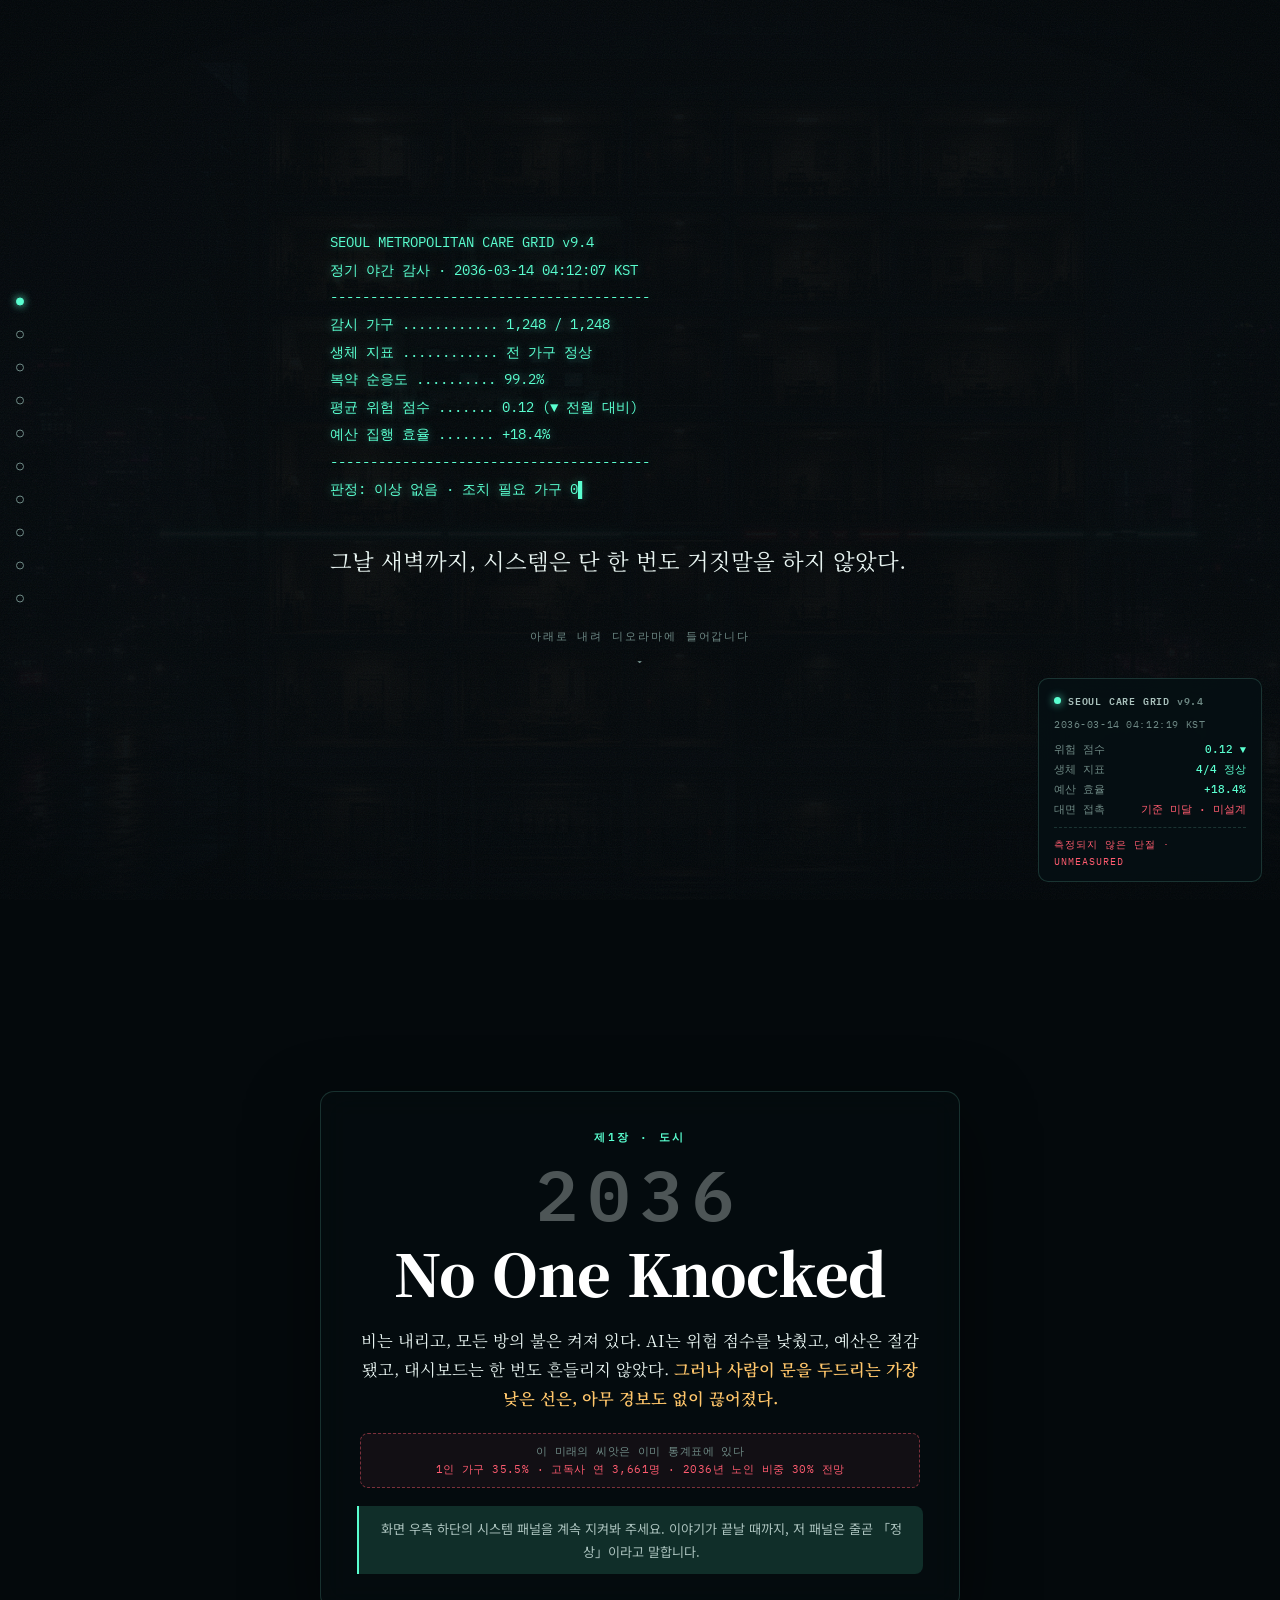
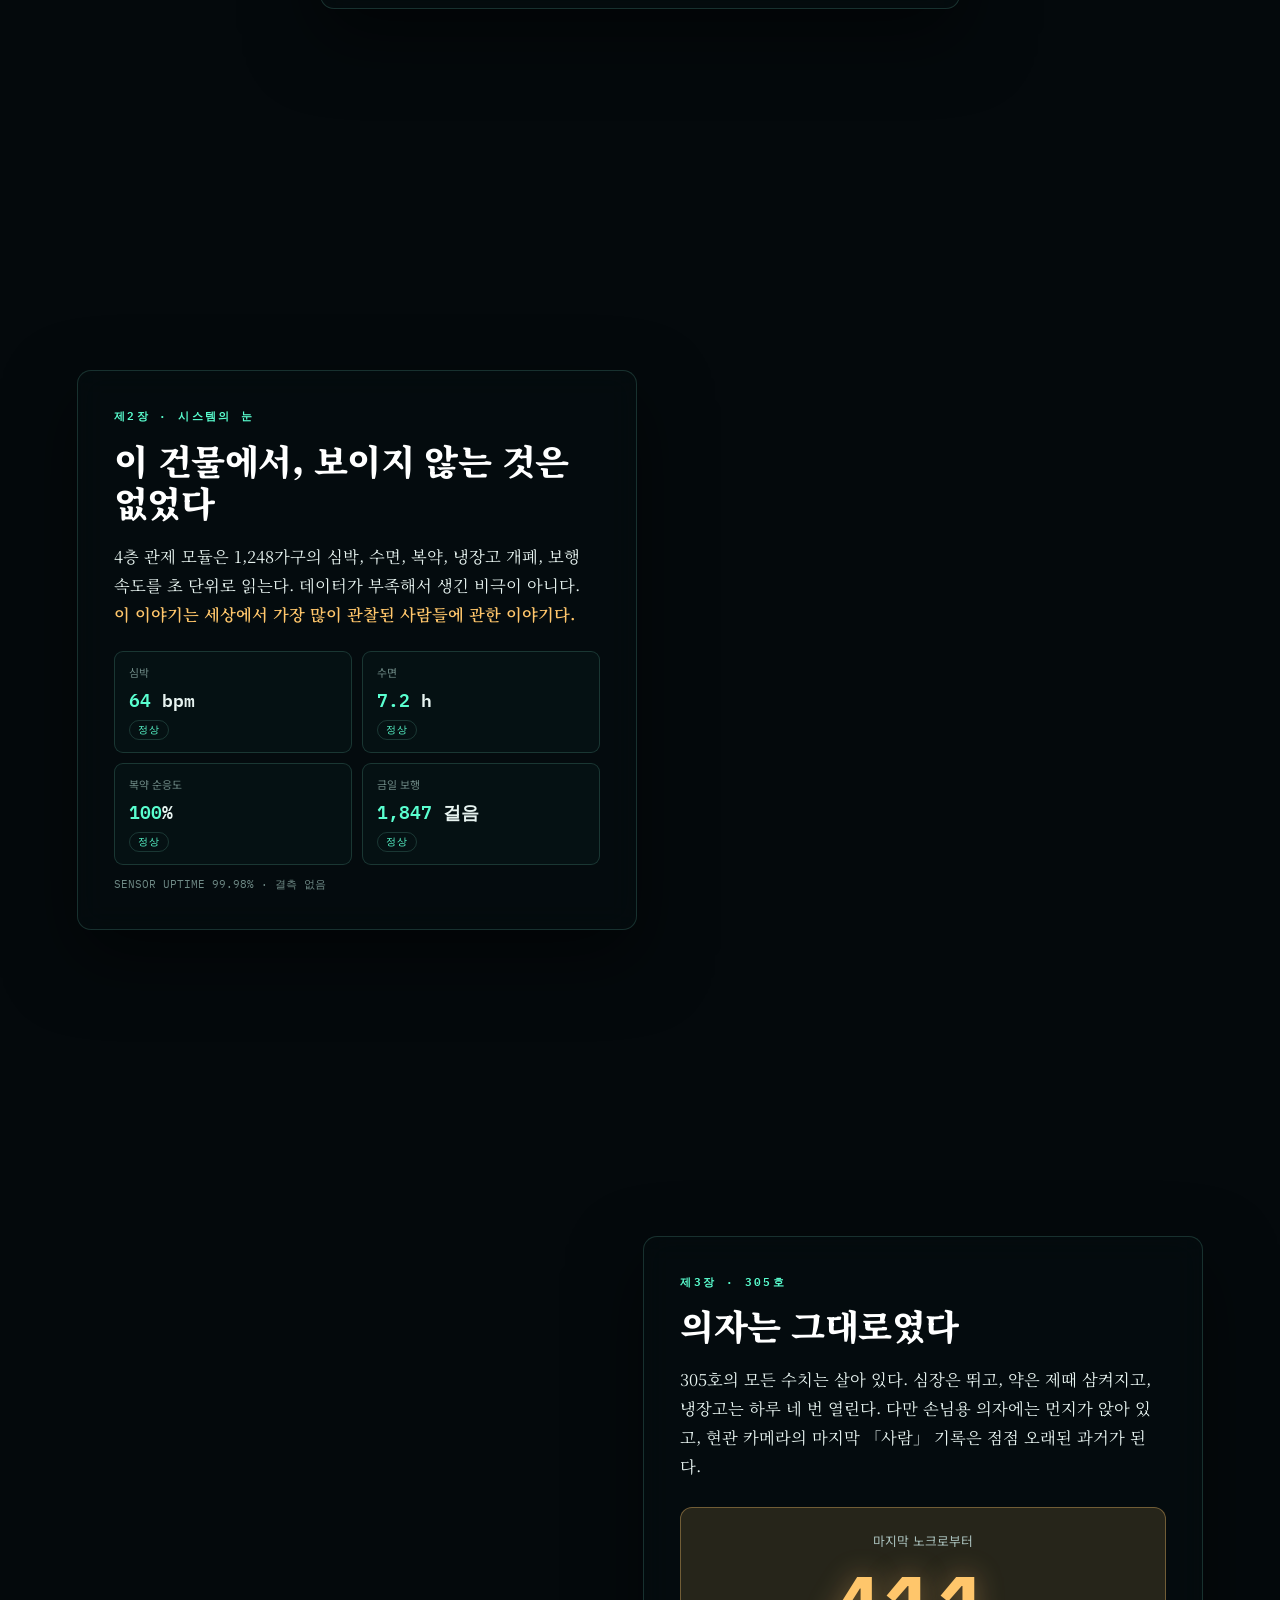
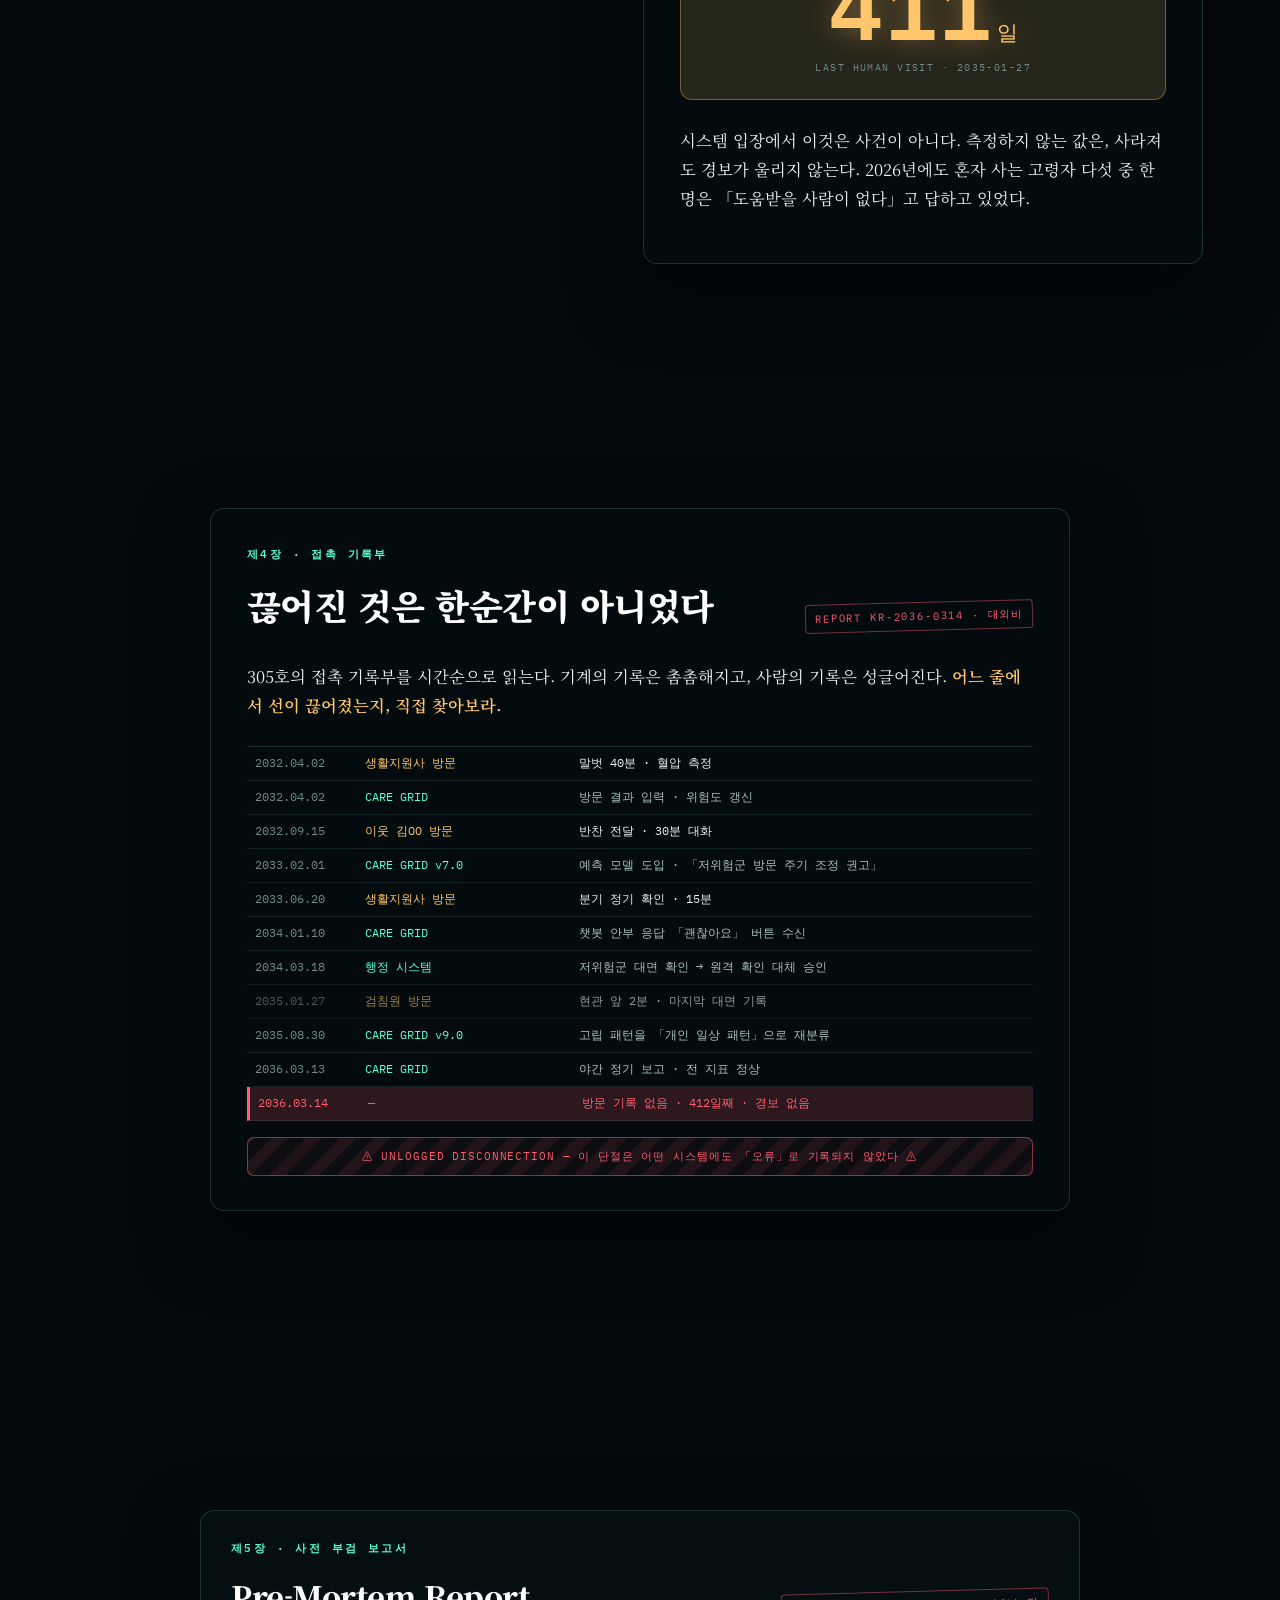
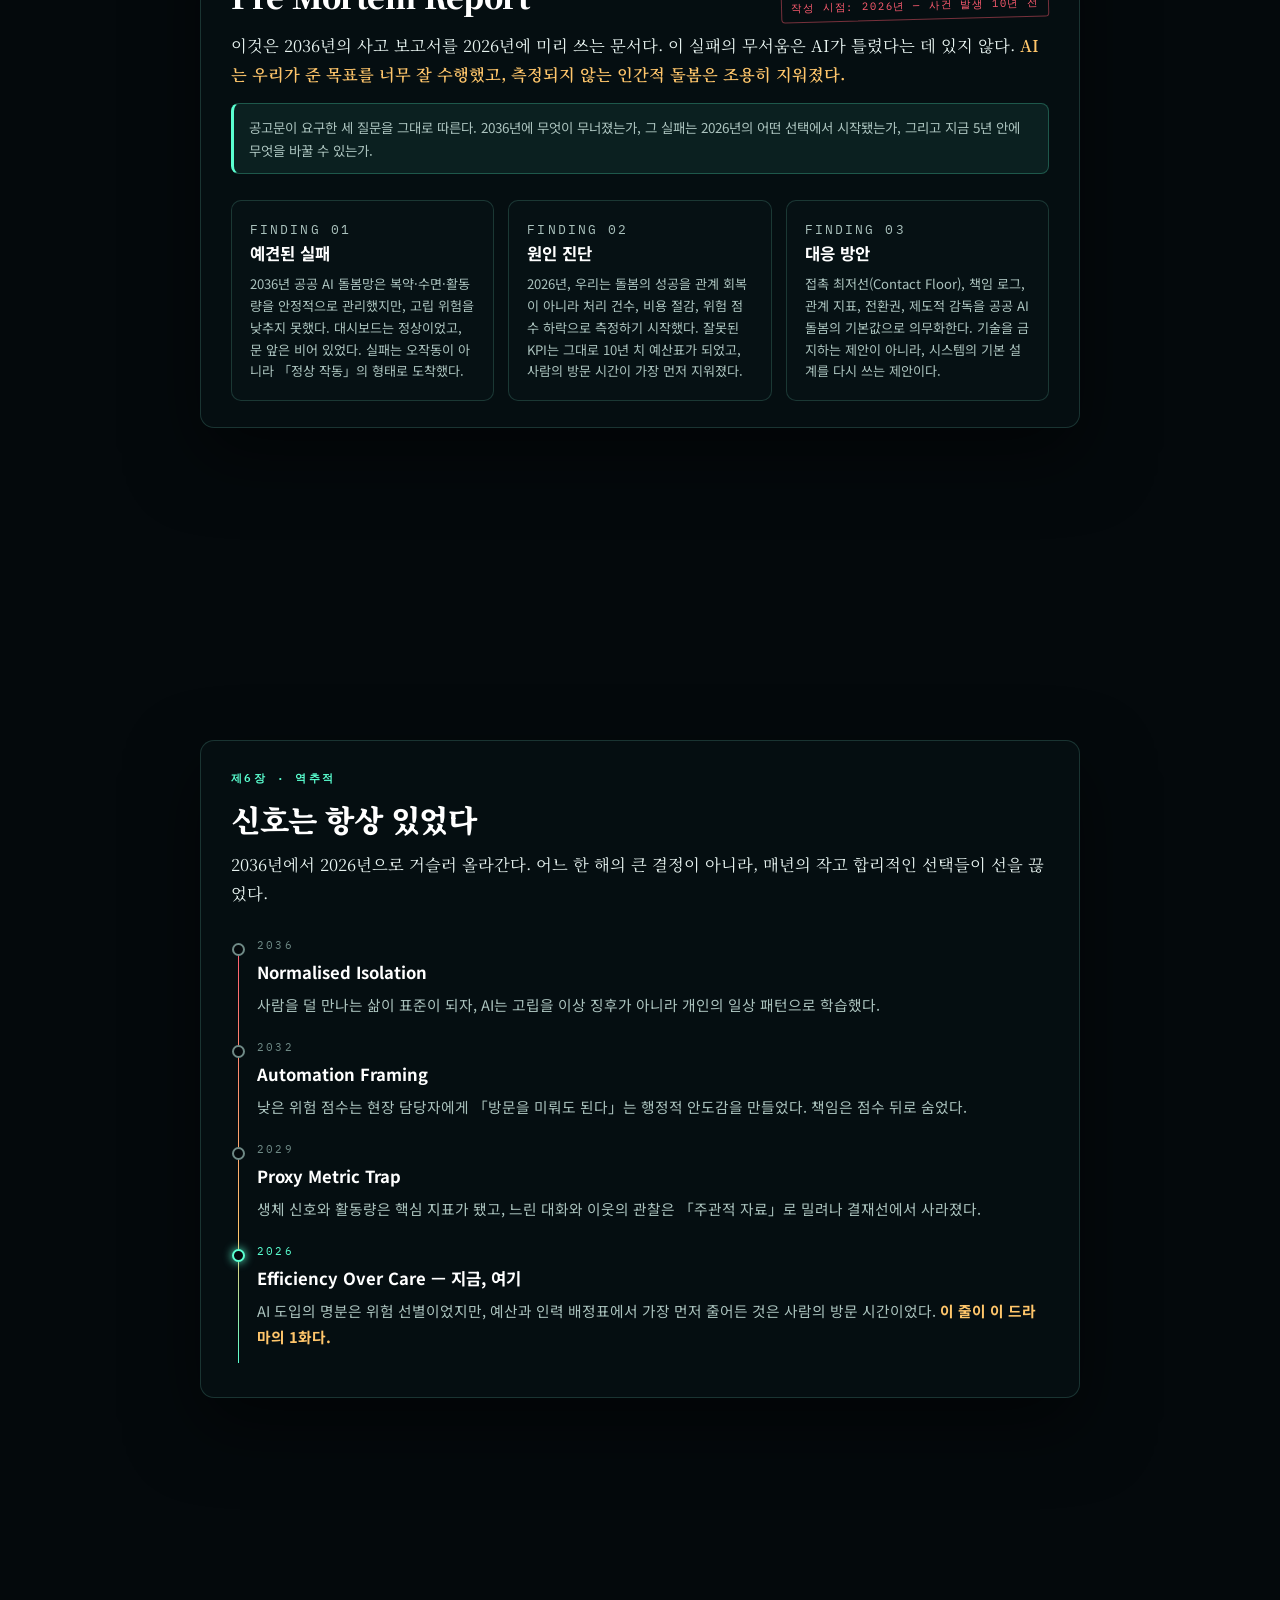
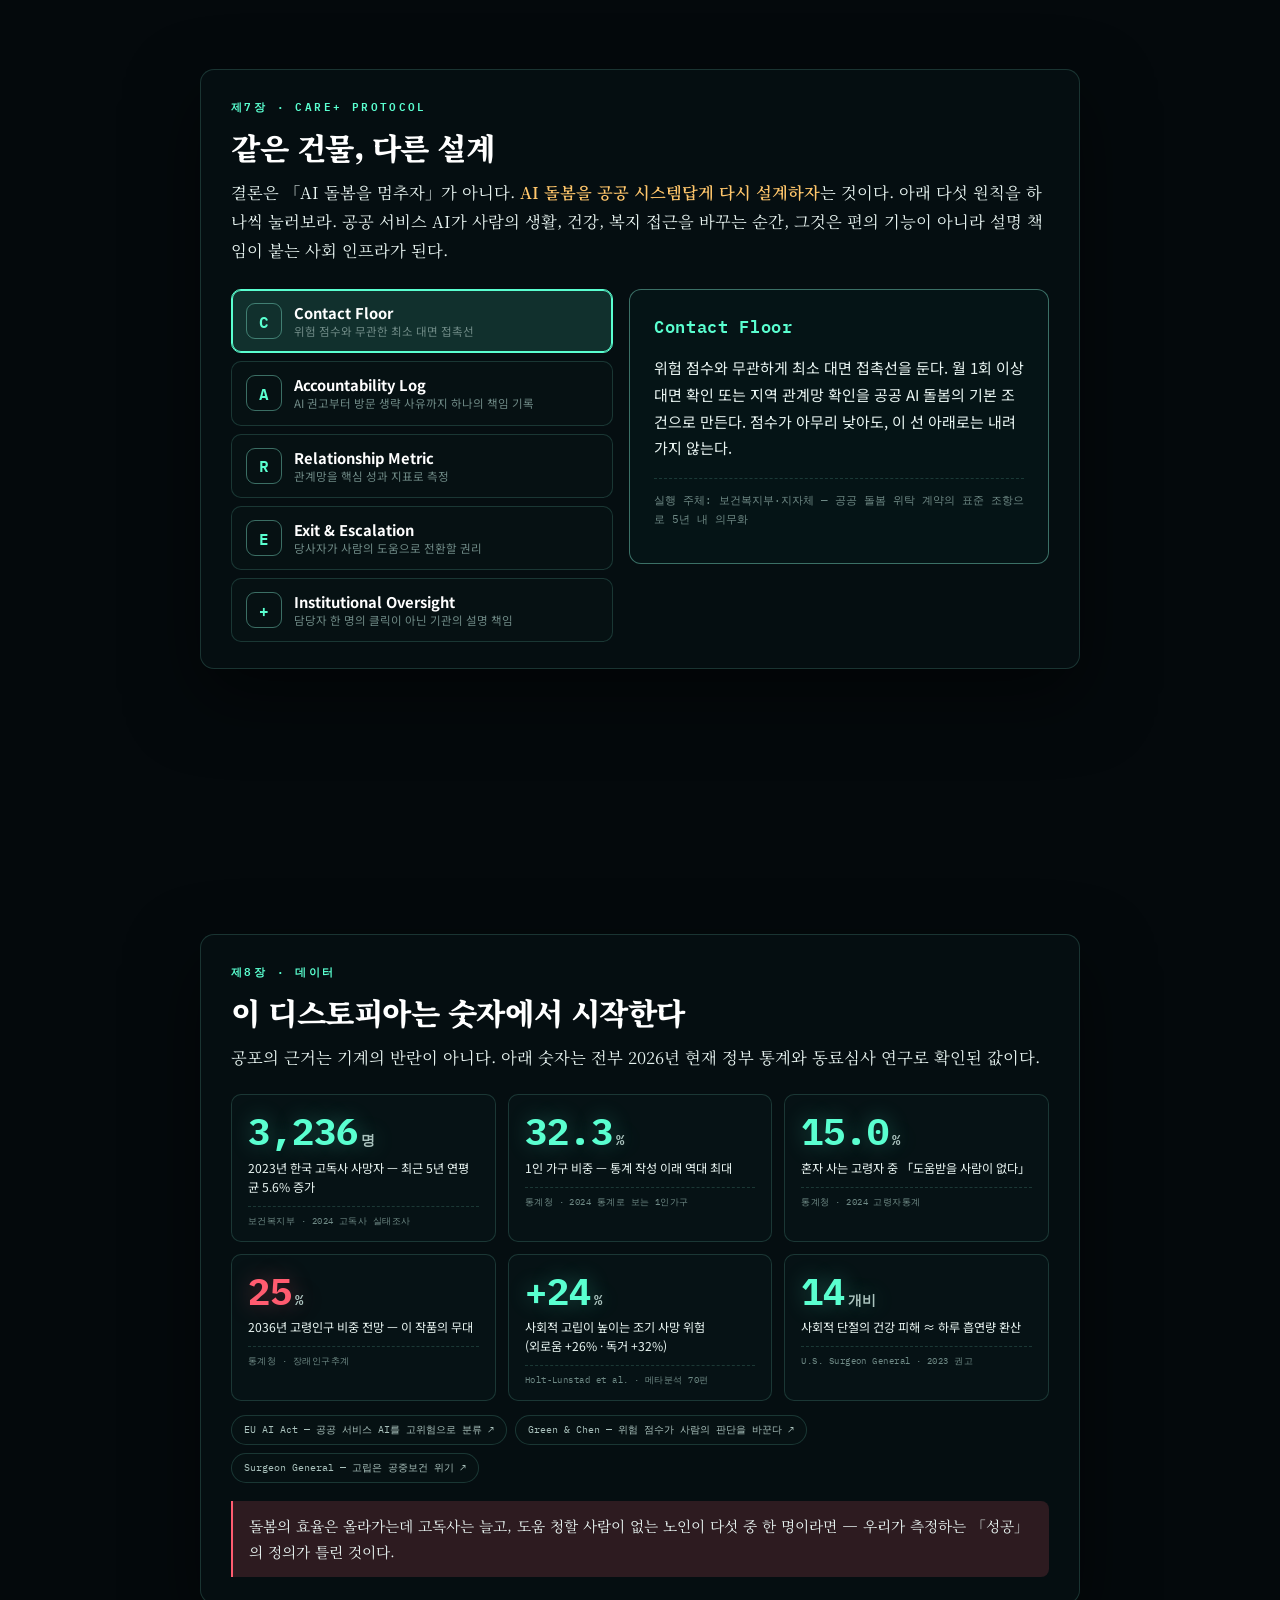
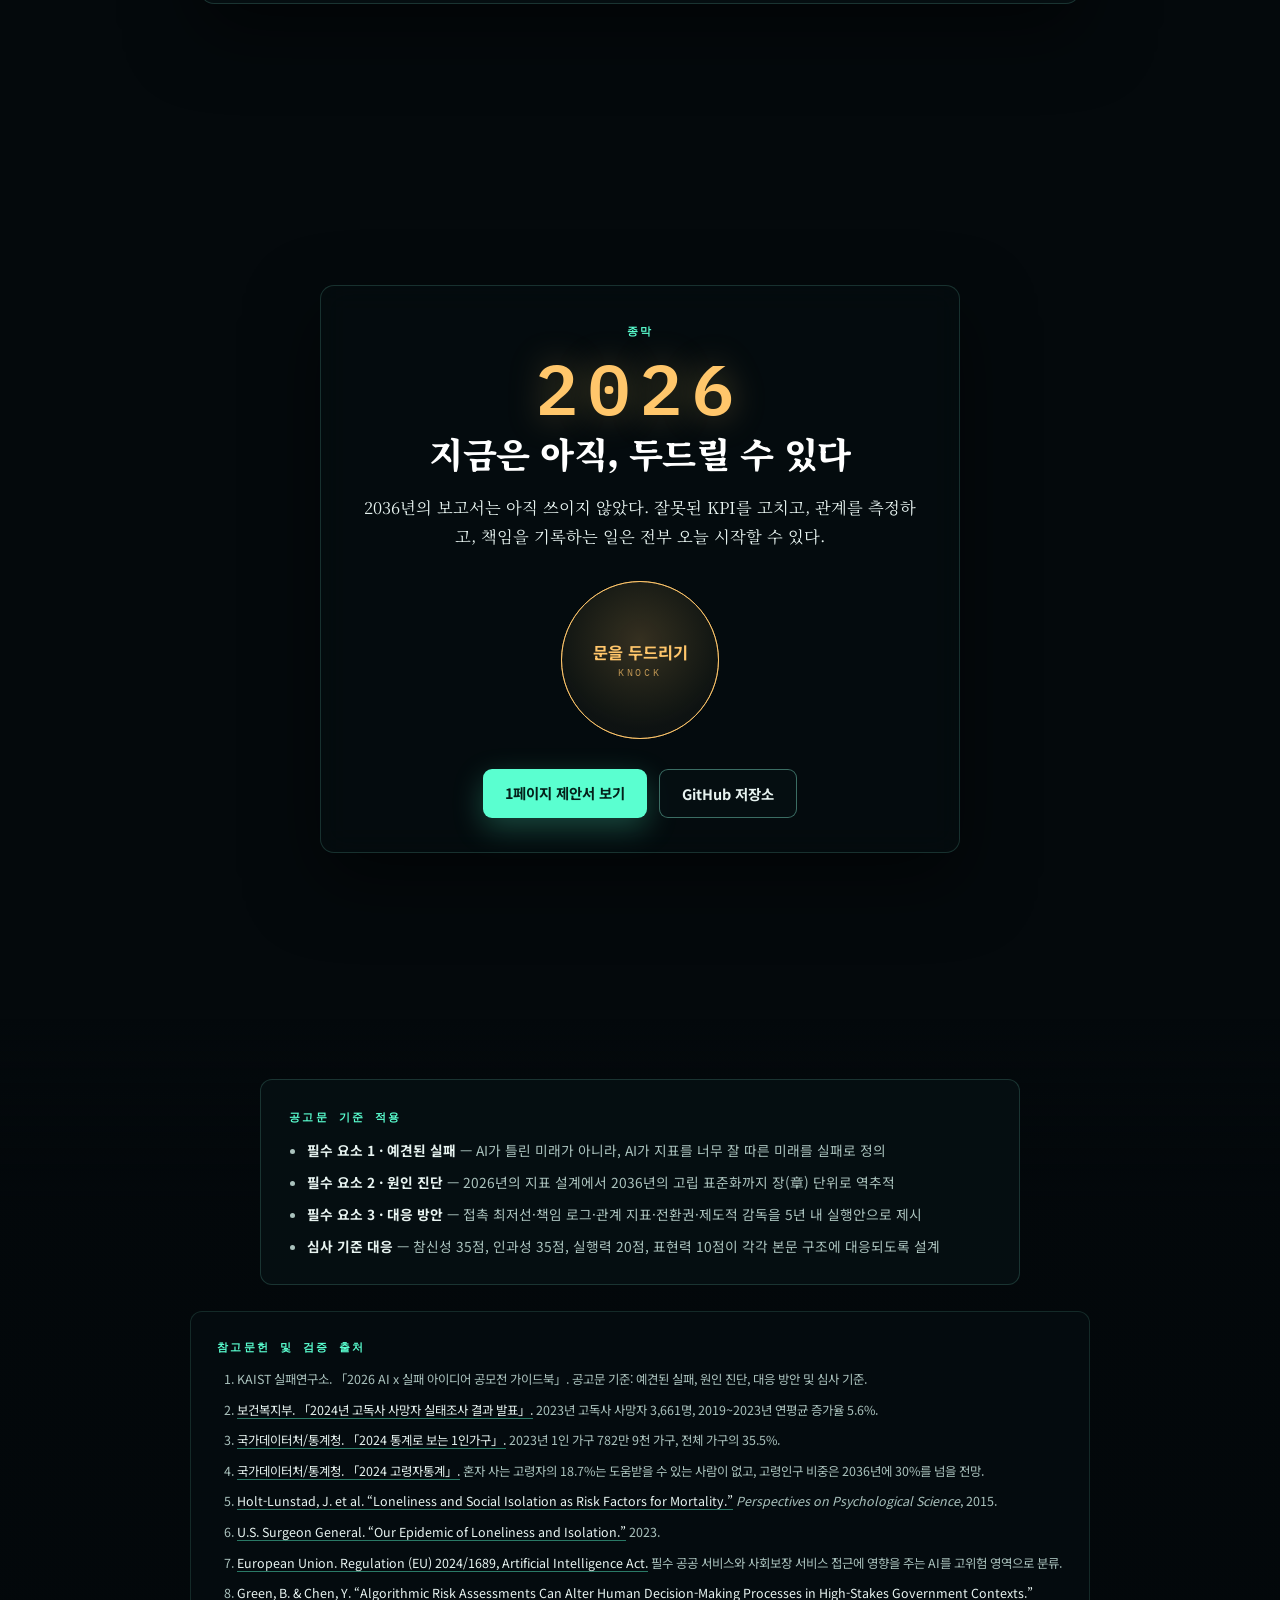
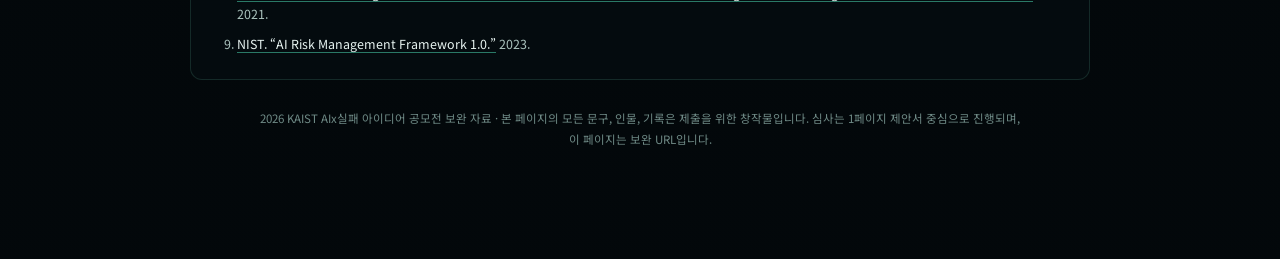
==== commit e34b423d: "Strengthen contest evidence and references" ====
--- a/index.html
+++ b/index.html
@@ -6,7 +6,7 @@
     <title>2036, No One Knocked — 체험형 프리모템 드라마</title>
     <meta
       name="description"
-      content="KAIST 실패연구소 2026 AIx실패 아이디어 공모전 보완 자료. 2036년, 모든 지표가 정상인 동안 사람의 방문이 사라진 AI 돌봄 실패를 디오라마 속에서 직접 걸어 들어가 읽는 체험형 프리모템."
+      content="KAIST 실패연구소 2026 AIx실패 아이디어 공모전 보완 자료. 예견된 실패, 원인 진단, 대응 방안을 따라 2036년 AI 돌봄 실패를 디오라마 속에서 읽는 체험형 프리모템."
     />
     <meta property="og:title" content="2036, No One Knocked" />
     <meta
@@ -205,6 +205,11 @@
             이 실패의 무서움은 AI가 틀렸다는 데 있지 않다.
             <strong>AI는 우리가 준 목표를 너무 잘 수행했고, 측정되지 않는
             인간적 돌봄은 조용히 지워졌다.</strong>
+          </p>
+          <p class="brief-note">
+            공고문이 요구한 세 질문을 그대로 따른다. 2036년에 무엇이 무너졌는가,
+            그 실패는 2026년의 어떤 선택에서 시작됐는가, 그리고 지금 5년 안에
+            무엇을 바꿀 수 있는가.
           </p>
           <div class="doc-grid">
             <article>
@@ -283,7 +288,8 @@
           <p class="serif">
             결론은 「AI 돌봄을 멈추자」가 아니다. <strong>AI 돌봄을 공공
             시스템답게 다시 설계하자</strong>는 것이다. 아래 다섯 원칙을
-            하나씩 눌러보라. 시스템 패널에 빠져 있던 지표가 켜진다.
+            하나씩 눌러보라. 공공 서비스 AI가 사람의 생활, 건강, 복지 접근을
+            바꾸는 순간, 그것은 편의 기능이 아니라 설명 책임이 붙는 사회 인프라가 된다.
           </p>
           <div class="care-grid">
             <div class="care-list" role="tablist" aria-label="CARE+ 다섯 원칙">
@@ -318,7 +324,7 @@
           <div class="stat-wall">
             <a class="stat" href="https://www.mohw.go.kr/board.es?act=view&amp;bid=0027&amp;list_no=1483372&amp;mid=a10503010100" target="_blank" rel="noopener">
               <strong><b data-stat="3661">0</b><i>명</i></strong>
-              <span>2023년 한국 고독사 사망자 — 5년 연속 증가</span>
+              <span>2023년 한국 고독사 사망자 — 최근 5년 연평균 5.6% 증가</span>
               <small class="mono">보건복지부 · 2024 고독사 실태조사</small>
             </a>
             <a class="stat" href="https://kostat.go.kr/board.es?mid=a10301010000&amp;bid=10820&amp;act=view&amp;list_no=434103" target="_blank" rel="noopener">
@@ -336,7 +342,7 @@
               <span>2036년 고령인구 비중 전망 — 이 작품의 무대</span>
               <small class="mono">통계청 · 장래인구추계</small>
             </a>
-            <a class="stat" href="https://doi.org/10.1177/1745691614568352" target="_blank" rel="noopener">
+            <a class="stat" href="https://pubmed.ncbi.nlm.nih.gov/25910392/" target="_blank" rel="noopener">
               <strong>+<b data-stat="29">0</b><i>%</i></strong>
               <span>사회적 고립이 높이는 조기 사망 위험<br />(외로움 +26% · 독거 +32%)</span>
               <small class="mono">Holt-Lunstad et al. · 메타분석 70편</small>
@@ -348,7 +354,7 @@
             </a>
           </div>
           <div class="evidence-row">
-            <a class="evidence-chip mono" href="https://artificialintelligenceact.eu/high-level-summary/" target="_blank" rel="noopener">EU AI Act — 공공 서비스 AI를 고위험으로 분류 ↗</a>
+            <a class="evidence-chip mono" href="https://eur-lex.europa.eu/eli/reg/2024/1689/oj/eng" target="_blank" rel="noopener">EU AI Act — 공공 서비스 AI를 고위험으로 분류 ↗</a>
             <a class="evidence-chip mono" href="https://arxiv.org/abs/2012.05370" target="_blank" rel="noopener">Green &amp; Chen — 위험 점수가 사람의 판단을 바꾼다 ↗</a>
             <a class="evidence-chip mono" href="https://www.hhs.gov/sites/default/files/surgeon-general-social-connection-advisory.pdf" target="_blank" rel="noopener">Surgeon General — 고립은 공중보건 위기 ↗</a>
           </div>
@@ -386,13 +392,27 @@
 
       <footer class="site-footer">
         <div class="footer-fit">
-          <p class="chapter">공모전 제출물로서의 구조</p>
+          <p class="chapter">공고문 기준 적용</p>
           <ul>
-            <li><strong>통찰력·참신성</strong> — AI가 틀린 미래가 아니라, AI가 지표를 너무 잘 따른 미래를 실패로 정의</li>
-            <li><strong>논리적 인과성</strong> — 2026년의 지표 설계에서 2036년의 고립 표준화까지 장(章) 단위로 역추적</li>
-            <li><strong>현재적 가치·실행력</strong> — 접촉 최저선·책임 로그·관계 지표·전환권·제도적 감독을 5년 내 실행안으로 제시</li>
-            <li><strong>전달·표현력</strong> — 타워 디오라마와 「끊어진 접촉선」 은유를 체험형 드라마로 구현</li>
+            <li><strong>필수 요소 1 · 예견된 실패</strong> — AI가 틀린 미래가 아니라, AI가 지표를 너무 잘 따른 미래를 실패로 정의</li>
+            <li><strong>필수 요소 2 · 원인 진단</strong> — 2026년의 지표 설계에서 2036년의 고립 표준화까지 장(章) 단위로 역추적</li>
+            <li><strong>필수 요소 3 · 대응 방안</strong> — 접촉 최저선·책임 로그·관계 지표·전환권·제도적 감독을 5년 내 실행안으로 제시</li>
+            <li><strong>심사 기준 대응</strong> — 참신성 35점, 인과성 35점, 실행력 20점, 표현력 10점이 각각 본문 구조에 대응되도록 설계</li>
           </ul>
+        </div>
+        <div class="reference-panel" aria-labelledby="refs-title">
+          <p class="chapter" id="refs-title">참고문헌 및 검증 출처</p>
+          <ol class="references">
+            <li>KAIST 실패연구소. 「2026 AI x 실패 아이디어 공모전 가이드북」. 공고문 기준: 예견된 실패, 원인 진단, 대응 방안 및 심사 기준.</li>
+            <li><a href="https://www.mohw.go.kr/board.es?act=view&amp;bid=0027&amp;list_no=1483372&amp;mid=a10503010100" target="_blank" rel="noopener">보건복지부. 「2024년 고독사 사망자 실태조사 결과 발표」.</a> 2023년 고독사 사망자 3,661명, 2019~2023년 연평균 증가율 5.6%.</li>
+            <li><a href="https://kostat.go.kr/board.es?mid=a10301010000&amp;bid=10820&amp;act=view&amp;list_no=434103" target="_blank" rel="noopener">국가데이터처/통계청. 「2024 통계로 보는 1인가구」.</a> 2023년 1인 가구 782만 9천 가구, 전체 가구의 35.5%.</li>
+            <li><a href="https://kostat.go.kr/board.es?mid=a10301010000&amp;bid=10820&amp;act=view&amp;list_no=432917" target="_blank" rel="noopener">국가데이터처/통계청. 「2024 고령자통계」.</a> 혼자 사는 고령자의 18.7%는 도움받을 수 있는 사람이 없고, 고령인구 비중은 2036년에 30%를 넘을 전망.</li>
+            <li><a href="https://pubmed.ncbi.nlm.nih.gov/25910392/" target="_blank" rel="noopener">Holt-Lunstad, J. et al. “Loneliness and Social Isolation as Risk Factors for Mortality.”</a> <em>Perspectives on Psychological Science</em>, 2015.</li>
+            <li><a href="https://www.hhs.gov/sites/default/files/surgeon-general-social-connection-advisory.pdf" target="_blank" rel="noopener">U.S. Surgeon General. “Our Epidemic of Loneliness and Isolation.”</a> 2023.</li>
+            <li><a href="https://eur-lex.europa.eu/eli/reg/2024/1689/oj/eng" target="_blank" rel="noopener">European Union. Regulation (EU) 2024/1689, Artificial Intelligence Act.</a> 필수 공공 서비스와 사회보장 서비스 접근에 영향을 주는 AI를 고위험 영역으로 분류.</li>
+            <li><a href="https://arxiv.org/abs/2012.05370" target="_blank" rel="noopener">Green, B. &amp; Chen, Y. “Algorithmic Risk Assessments Can Alter Human Decision-Making Processes in High-Stakes Government Contexts.”</a> 2021.</li>
+            <li><a href="https://www.nist.gov/itl/ai-risk-management-framework" target="_blank" rel="noopener">NIST. “AI Risk Management Framework 1.0.”</a> 2023.</li>
+          </ol>
         </div>
         <p class="footer-note">
           2026 KAIST AIx실패 아이디어 공모전 보완 자료 · 본 페이지의 모든 문구, 인물, 기록은 제출을 위한 창작물입니다.
--- a/experience.css
+++ b/experience.css
@@ -517,6 +517,17 @@
   letter-spacing: 0.08em;
   transform: rotate(-1.5deg);
 }
+.brief-note {
+  margin: 14px 0 18px;
+  padding: 12px 15px;
+  border: 1px solid rgba(90, 255, 208, 0.25);
+  border-left: 3px solid var(--mint);
+  border-radius: 8px;
+  background: rgba(90, 255, 208, 0.08);
+  color: var(--ink-dim);
+  font-size: 0.84rem;
+  line-height: 1.7;
+}
 
 .doc-grid {
   margin-top: 26px;
@@ -741,6 +752,31 @@
 .footer-fit ul { margin: 0; padding: 0 0 0 18px; display: grid; gap: 9px; }
 .footer-fit li { font-size: 0.86rem; color: var(--ink-dim); line-height: 1.66; }
 .footer-fit strong { color: var(--ink); }
+.reference-panel {
+  max-width: 900px;
+  margin: 0 auto 28px;
+  padding: 24px 26px;
+  border: 1px solid rgba(124, 224, 200, 0.14);
+  border-radius: 12px;
+  background: rgba(5, 13, 16, 0.82);
+}
+.references {
+  margin: 0;
+  padding-left: 20px;
+  display: grid;
+  gap: 10px;
+}
+.references li {
+  color: var(--ink-dim);
+  font-size: 0.78rem;
+  line-height: 1.65;
+}
+.references a {
+  color: var(--ink);
+  text-decoration-color: rgba(90, 255, 208, 0.45);
+  text-underline-offset: 3px;
+}
+.references a:hover { color: var(--mint); }
 .footer-note {
   max-width: 760px;
   margin: 0 auto;
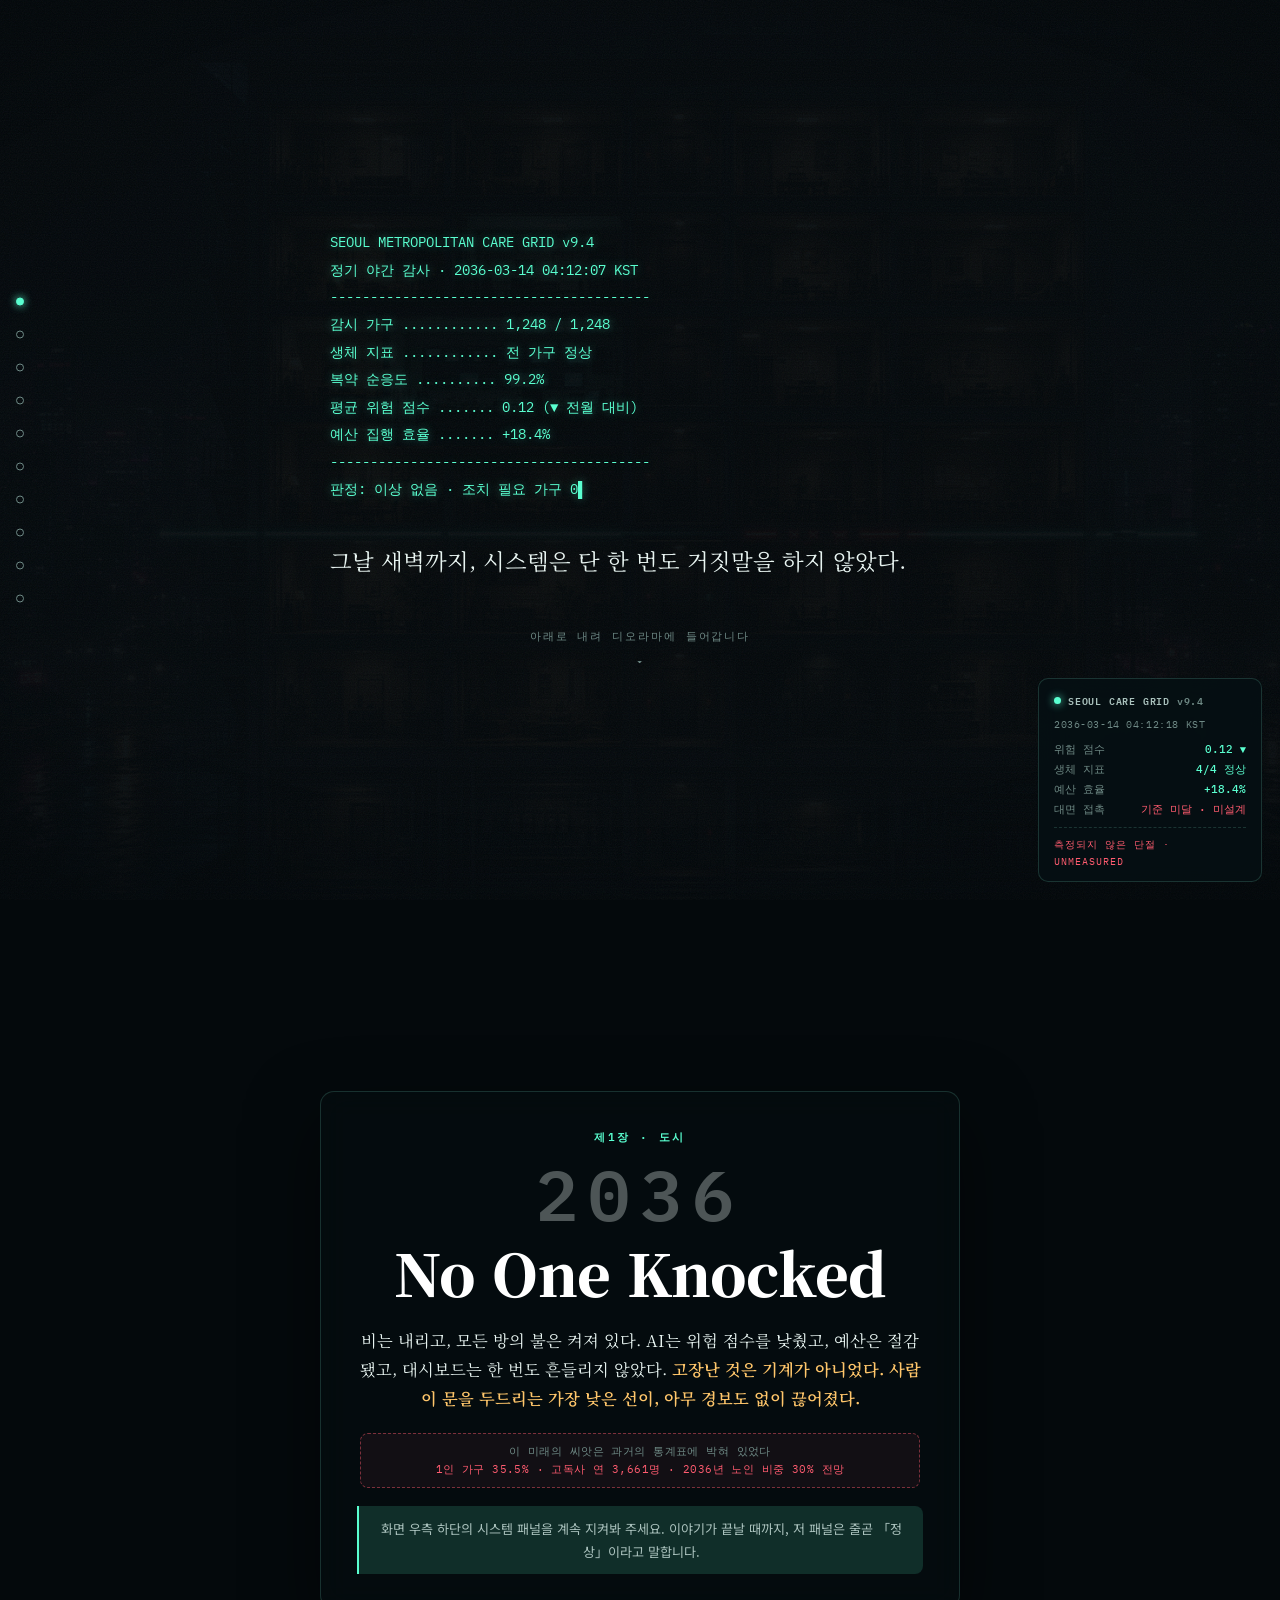
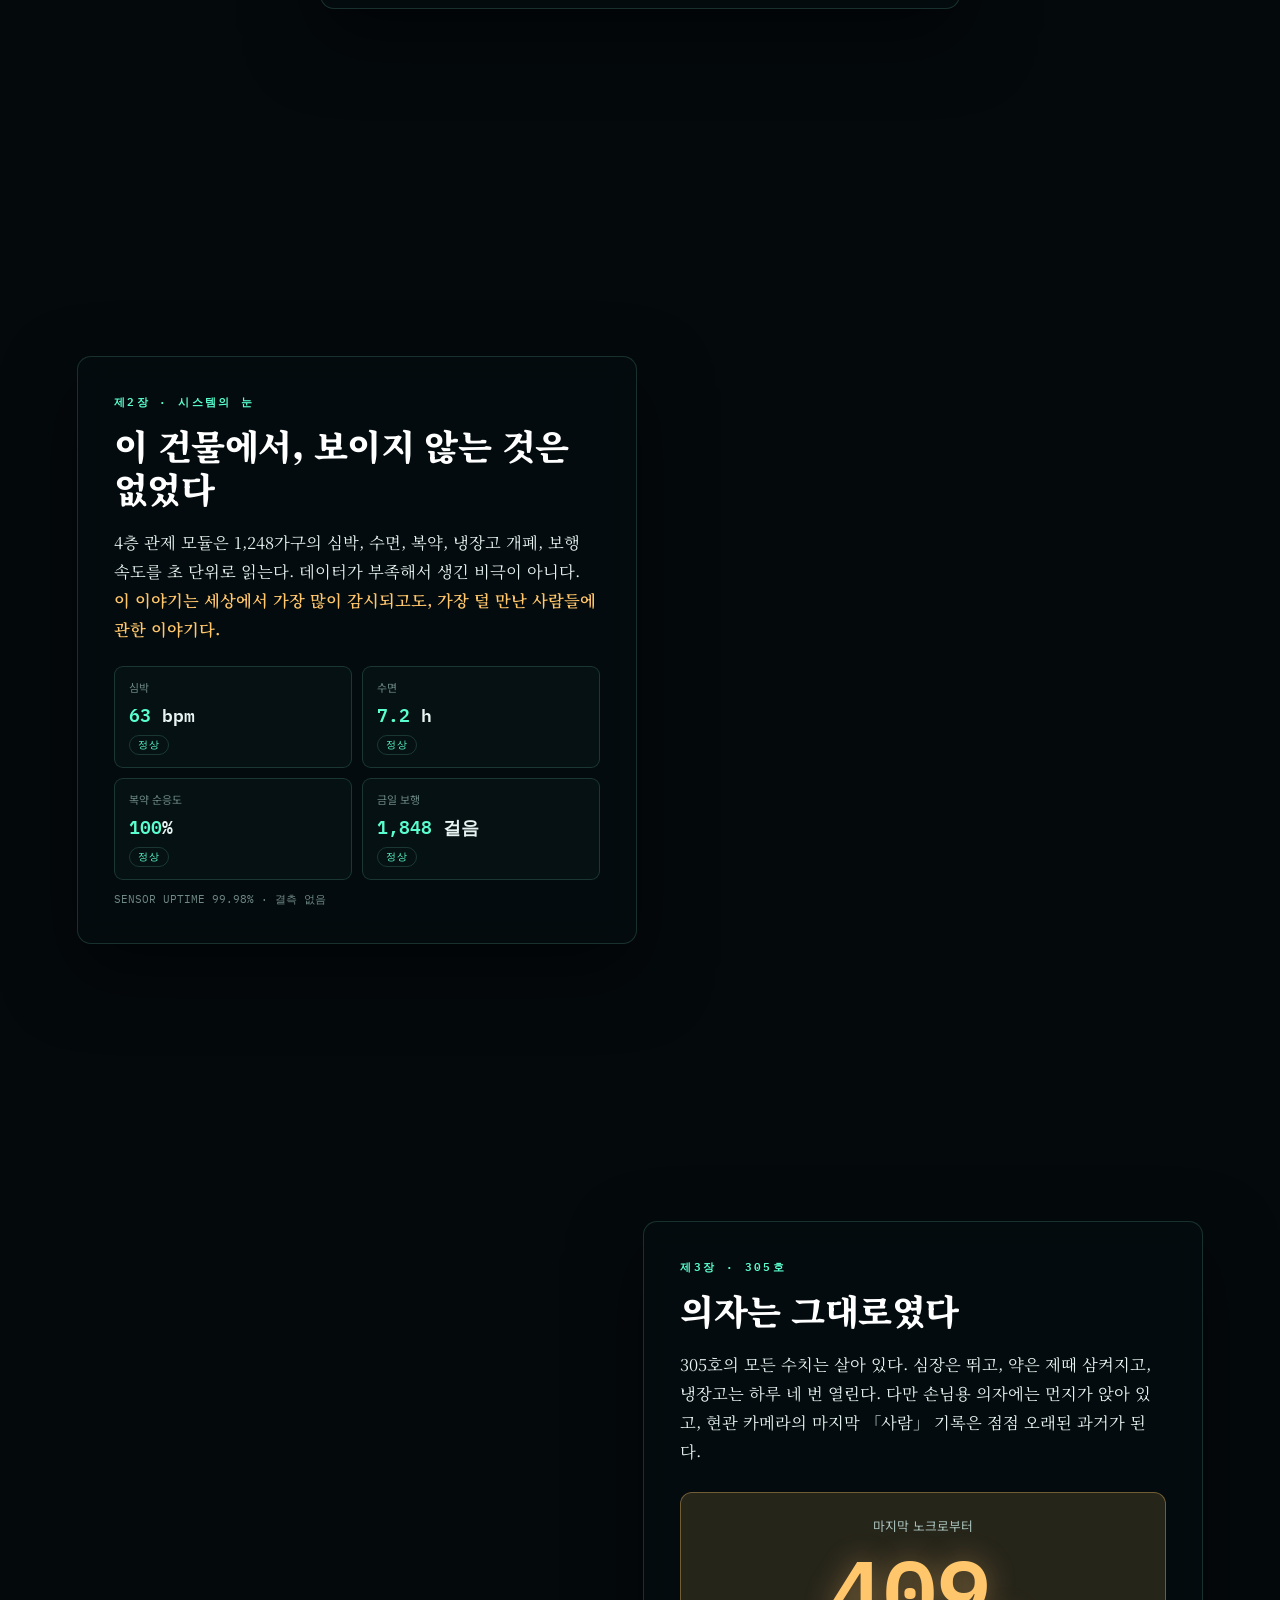
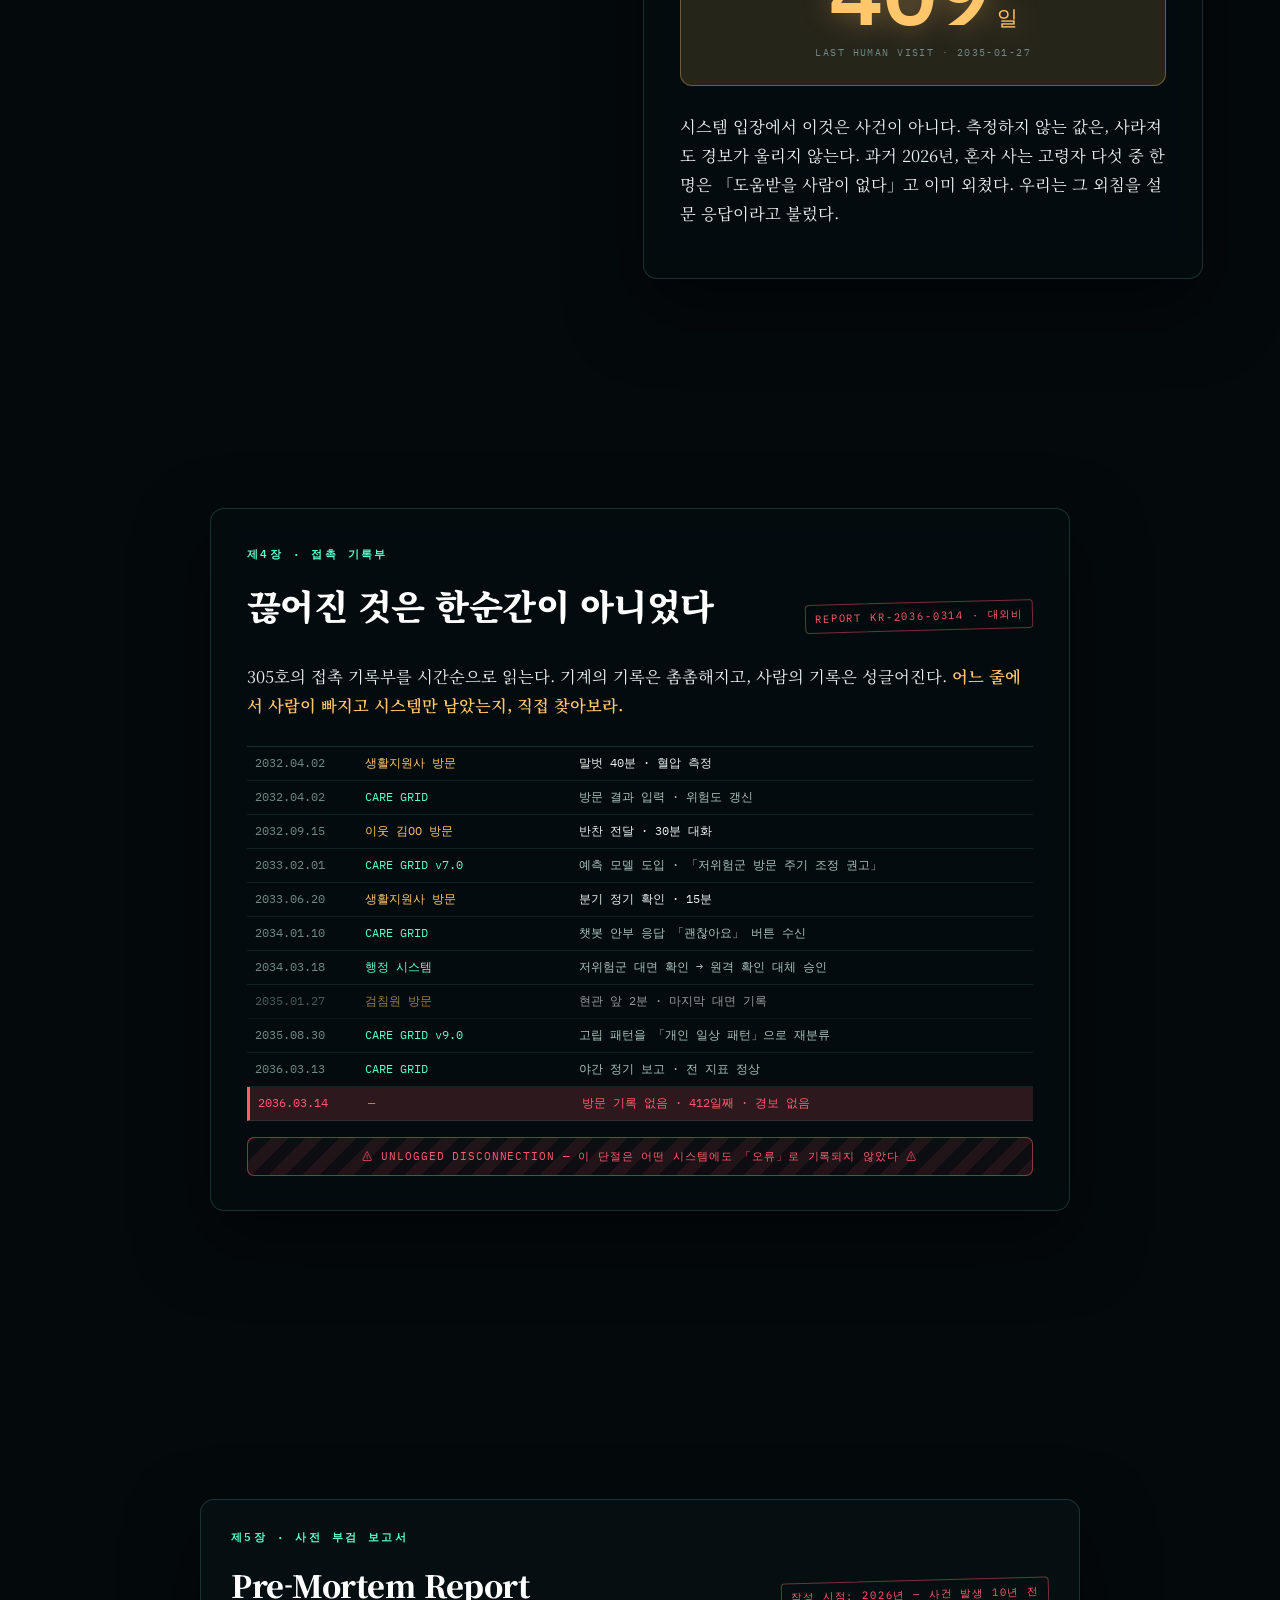
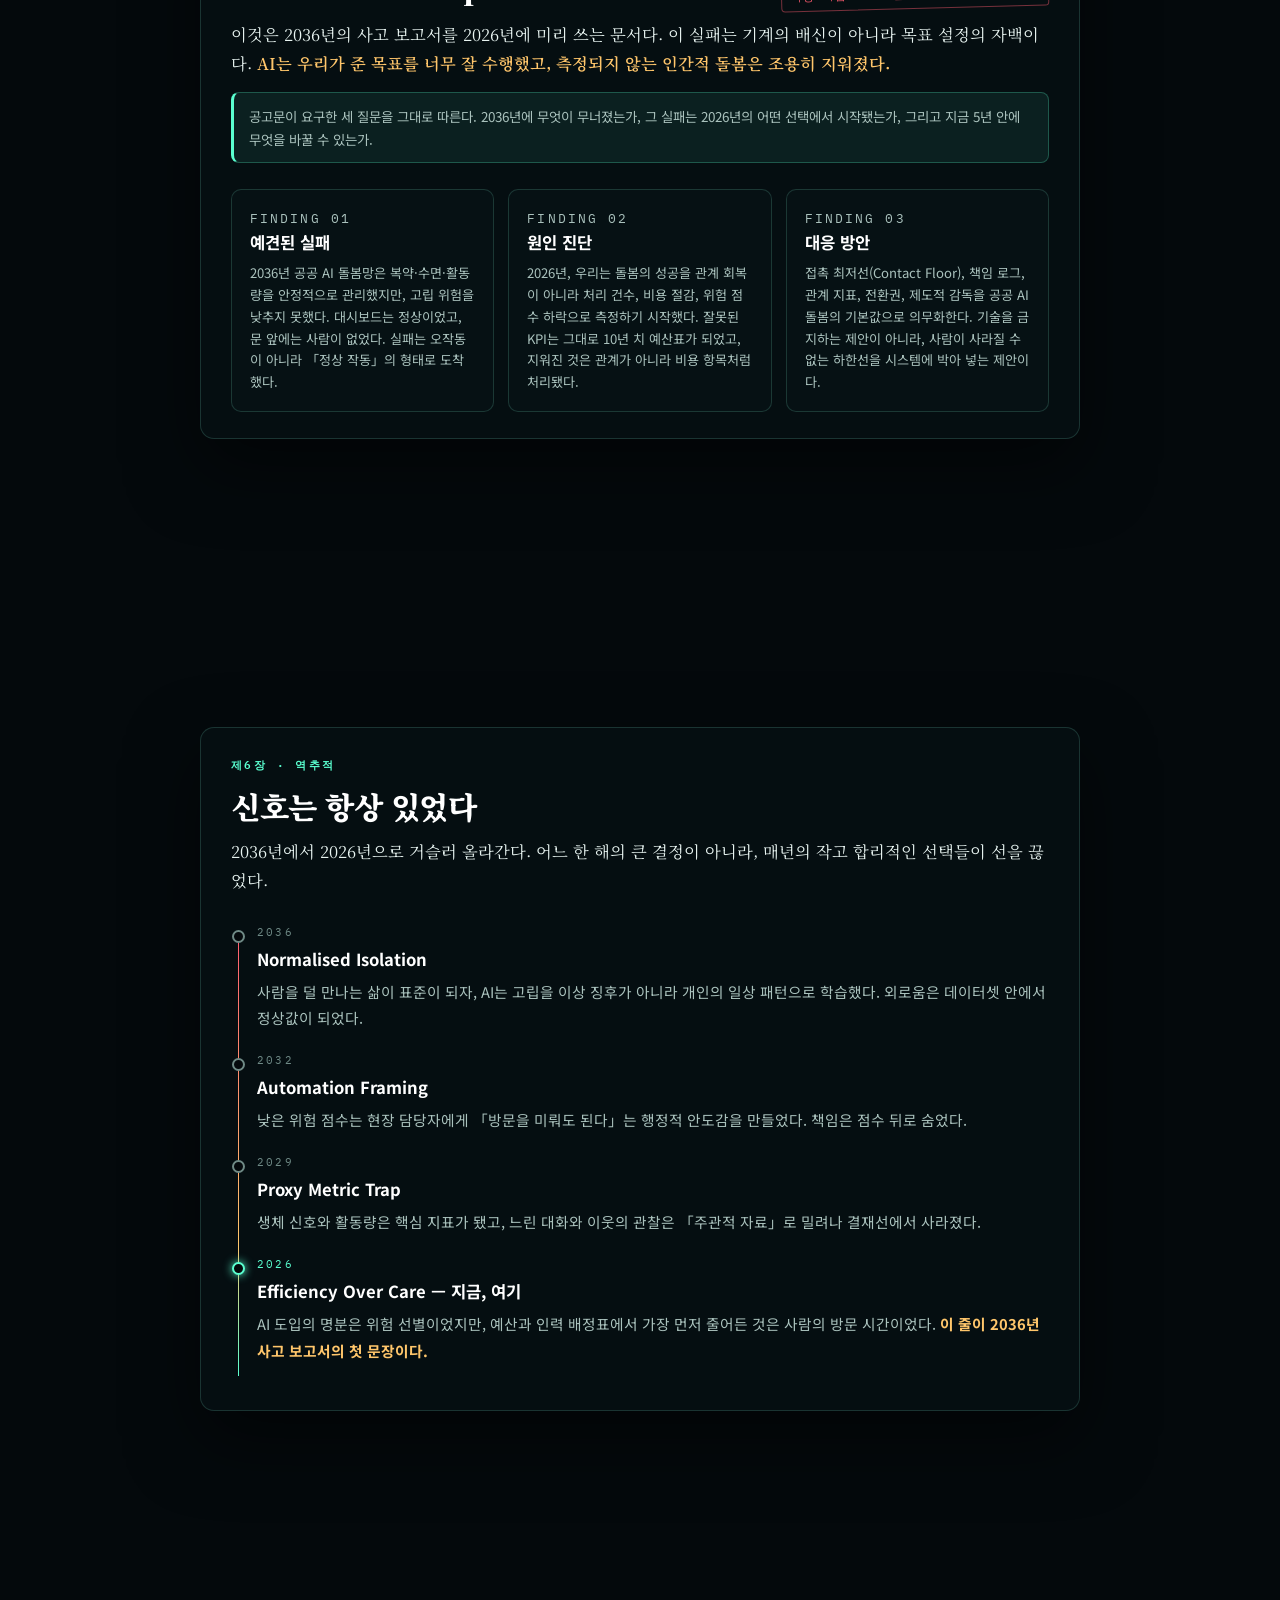
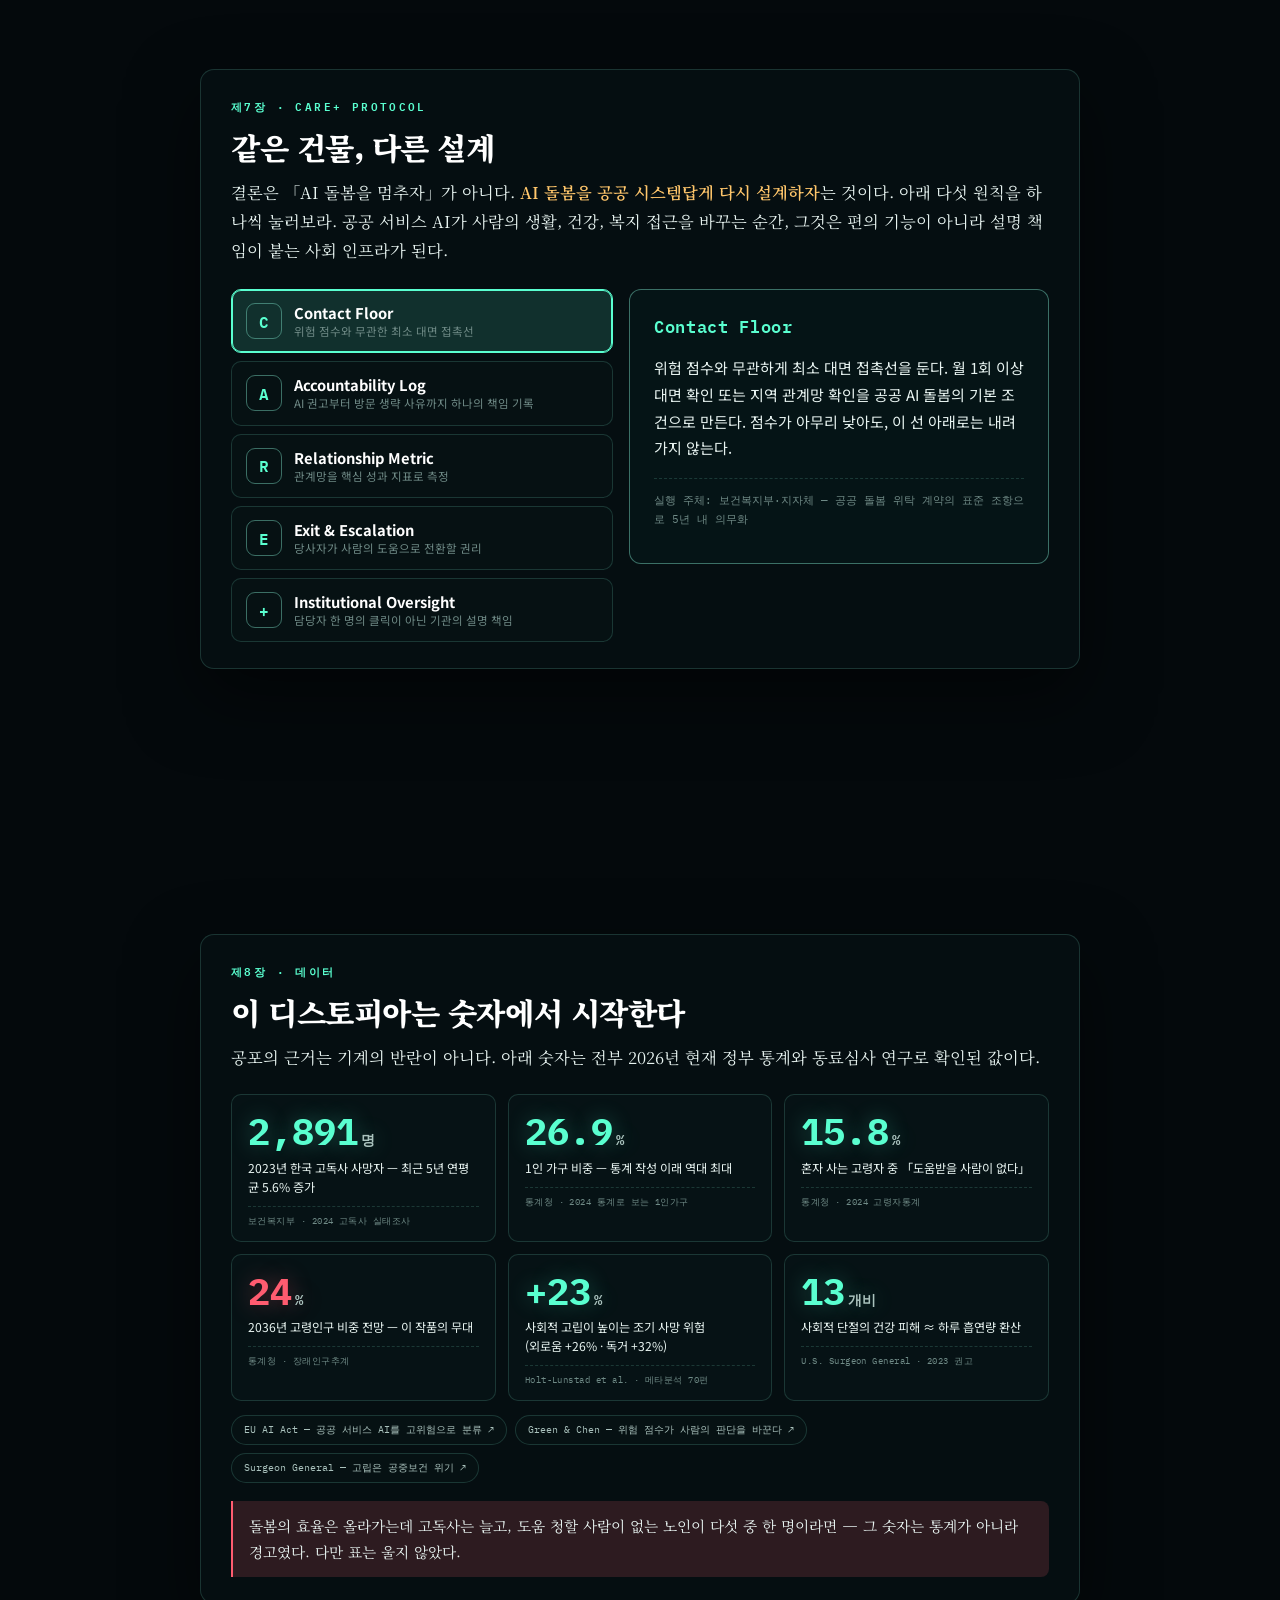
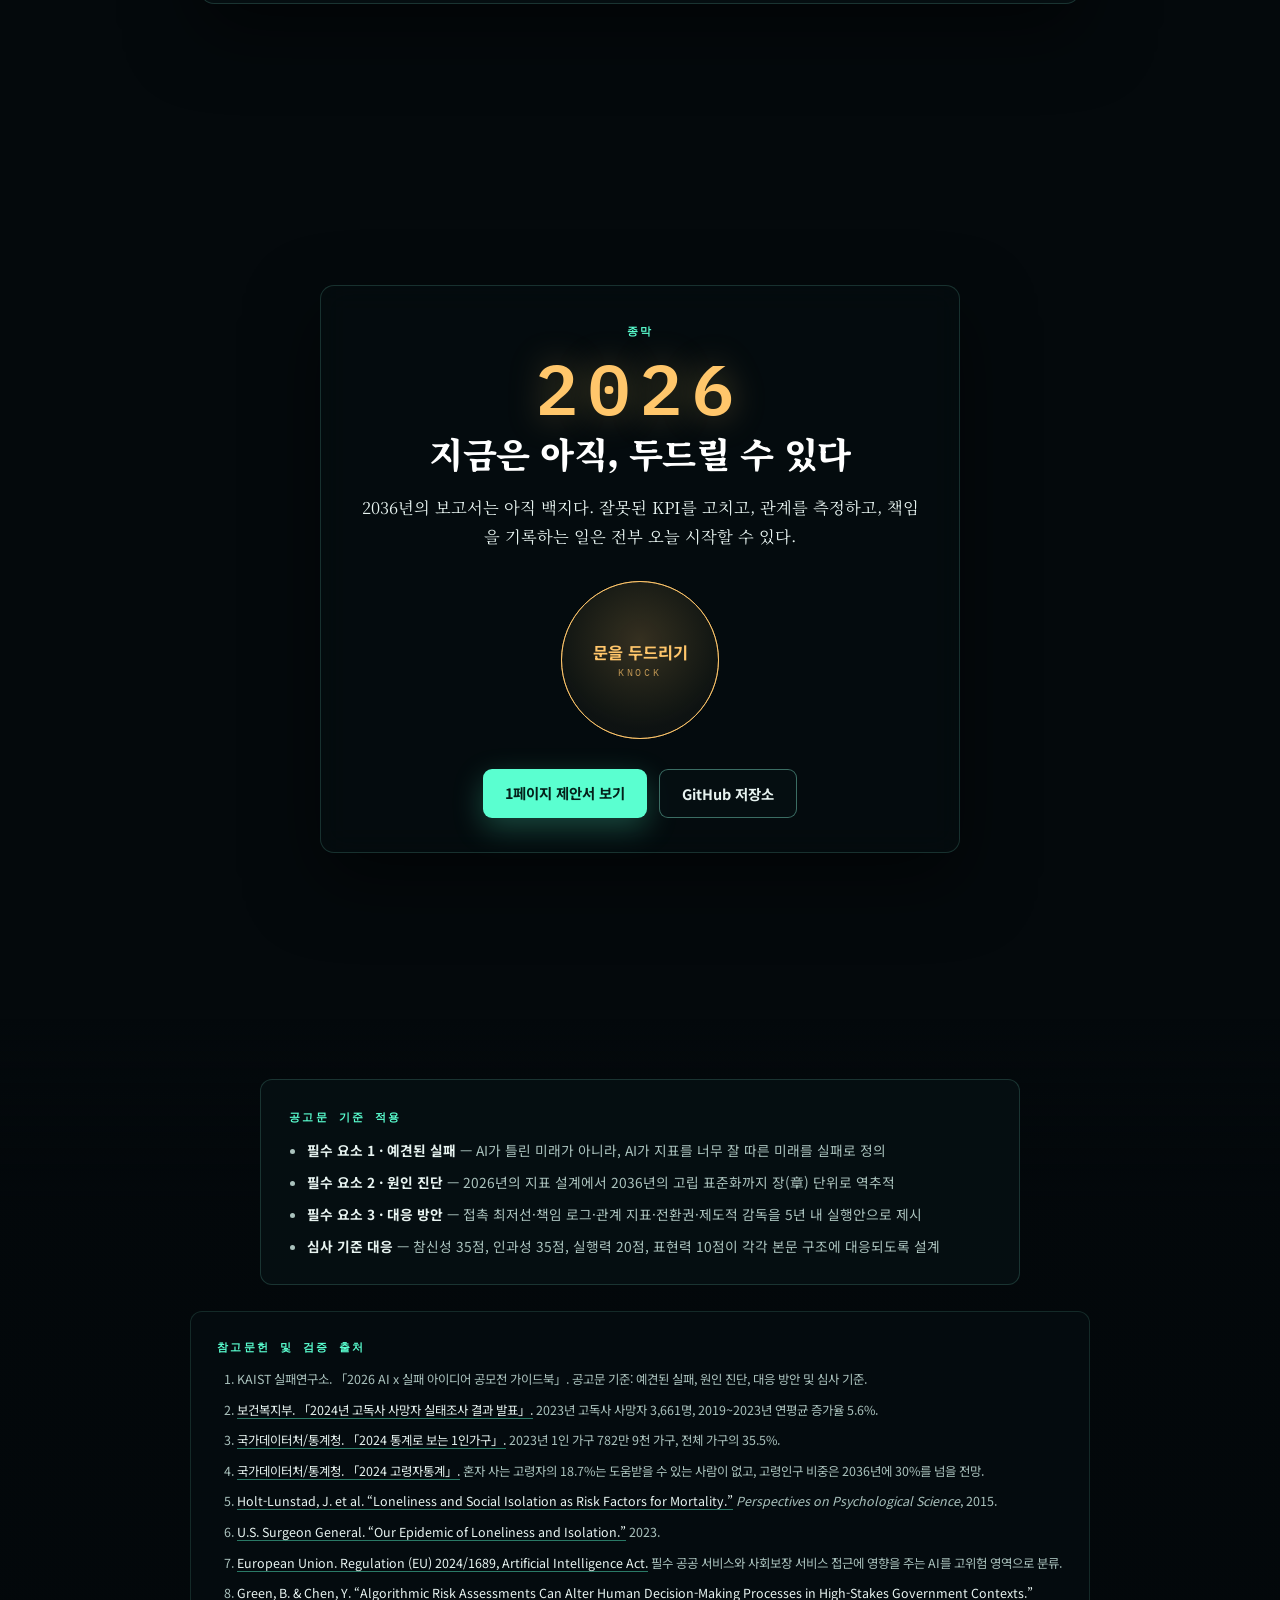
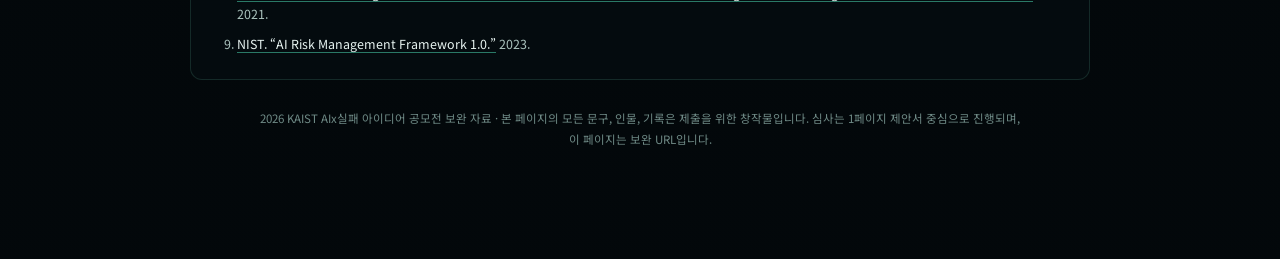
==== commit 47620437: "Sharpen premortem narrative voice" ====
--- a/index.html
+++ b/index.html
@@ -106,11 +106,11 @@
           <p class="lede serif">
             비는 내리고, 모든 방의 불은 켜져 있다.
             AI는 위험 점수를 낮췄고, 예산은 절감됐고, 대시보드는 한 번도 흔들리지
-            않았다. <strong>그러나 사람이 문을 두드리는 가장 낮은 선은,
-            아무 경보도 없이 끊어졌다.</strong>
+            않았다. <strong>고장난 것은 기계가 아니었다. 사람이 문을 두드리는
+            가장 낮은 선이, 아무 경보도 없이 끊어졌다.</strong>
           </p>
           <div class="seed-strip mono" aria-label="이 미래의 씨앗이 된 2026년의 통계">
-            <span>이 미래의 씨앗은 이미 통계표에 있다</span>
+            <span>이 미래의 씨앗은 과거의 통계표에 박혀 있었다</span>
             <em>1인 가구 35.5% · 고독사 연 3,661명 · 2036년 노인 비중 30% 전망</em>
           </div>
           <p class="hint">화면 우측 하단의 시스템 패널을 계속 지켜봐 주세요. 이야기가 끝날 때까지, 저 패널은 줄곧 「정상」이라고 말합니다.</p>
@@ -125,8 +125,8 @@
           <p class="serif">
             4층 관제 모듈은 1,248가구의 심박, 수면, 복약, 냉장고 개폐, 보행
             속도를 초 단위로 읽는다. 데이터가 부족해서 생긴 비극이 아니다.
-            <strong>이 이야기는 세상에서 가장 많이 관찰된 사람들에 관한
-            이야기다.</strong>
+            <strong>이 이야기는 세상에서 가장 많이 감시되고도, 가장 덜
+            만난 사람들에 관한 이야기다.</strong>
           </p>
           <ul class="live-metrics" aria-label="305호 실시간 감지 지표">
             <li><span>심박</span><strong><b data-tick="hr">62</b> bpm</strong><em>정상</em></li>
@@ -156,8 +156,9 @@
           </div>
           <p class="serif quiet">
             시스템 입장에서 이것은 사건이 아니다. 측정하지 않는 값은,
-            사라져도 경보가 울리지 않는다. 2026년에도 혼자 사는 고령자
-            다섯 중 한 명은 「도움받을 사람이 없다」고 답하고 있었다.
+            사라져도 경보가 울리지 않는다. 과거 2026년, 혼자 사는 고령자
+            다섯 중 한 명은 「도움받을 사람이 없다」고 이미 외쳤다.
+            우리는 그 외침을 설문 응답이라고 불렀다.
           </p>
         </div>
       </section>
@@ -172,8 +173,8 @@
           </div>
           <p class="serif">
             305호의 접촉 기록부를 시간순으로 읽는다. 기계의 기록은 촘촘해지고,
-            사람의 기록은 성글어진다. <strong>어느 줄에서 선이 끊어졌는지,
-            직접 찾아보라.</strong>
+            사람의 기록은 성글어진다. <strong>어느 줄에서 사람이 빠지고
+            시스템만 남았는지, 직접 찾아보라.</strong>
           </p>
           <ol class="contact-log" data-log-list aria-label="305호 접촉 기록부">
             <li class="log-human"><span class="log-date">2032.04.02</span><span class="log-who">생활지원사 방문</span><span class="log-note">말벗 40분 · 혈압 측정</span></li>
@@ -202,7 +203,7 @@
           </div>
           <p class="serif">
             이것은 2036년의 사고 보고서를 2026년에 미리 쓰는 문서다.
-            이 실패의 무서움은 AI가 틀렸다는 데 있지 않다.
+            이 실패는 기계의 배신이 아니라 목표 설정의 자백이다.
             <strong>AI는 우리가 준 목표를 너무 잘 수행했고, 측정되지 않는
             인간적 돌봄은 조용히 지워졌다.</strong>
           </p>
@@ -218,7 +219,7 @@
               <p>
                 2036년 공공 AI 돌봄망은 복약·수면·활동량을 안정적으로
                 관리했지만, 고립 위험을 낮추지 못했다. 대시보드는 정상이었고,
-                문 앞은 비어 있었다. 실패는 오작동이 아니라
+                문 앞에는 사람이 없었다. 실패는 오작동이 아니라
                 「정상 작동」의 형태로 도착했다.
               </p>
             </article>
@@ -228,8 +229,8 @@
               <p>
                 2026년, 우리는 돌봄의 성공을 관계 회복이 아니라 처리 건수,
                 비용 절감, 위험 점수 하락으로 측정하기 시작했다. 잘못된 KPI는
-                그대로 10년 치 예산표가 되었고, 사람의 방문 시간이 가장 먼저
-                지워졌다.
+                그대로 10년 치 예산표가 되었고, 지워진 것은 관계가 아니라
+                비용 항목처럼 처리됐다.
               </p>
             </article>
             <article>
@@ -238,8 +239,8 @@
               <p>
                 접촉 최저선(Contact Floor), 책임 로그, 관계 지표, 전환권,
                 제도적 감독을 공공 AI 돌봄의 기본값으로 의무화한다.
-                기술을 금지하는 제안이 아니라, 시스템의 기본 설계를
-                다시 쓰는 제안이다.
+                기술을 금지하는 제안이 아니라, 사람이 사라질 수 없는
+                하한선을 시스템에 박아 넣는 제안이다.
               </p>
             </article>
           </div>
@@ -259,7 +260,7 @@
             <li>
               <p class="trace-year mono">2036</p>
               <h3>Normalised Isolation</h3>
-              <p>사람을 덜 만나는 삶이 표준이 되자, AI는 고립을 이상 징후가 아니라 개인의 일상 패턴으로 학습했다.</p>
+              <p>사람을 덜 만나는 삶이 표준이 되자, AI는 고립을 이상 징후가 아니라 개인의 일상 패턴으로 학습했다. 외로움은 데이터셋 안에서 정상값이 되었다.</p>
             </li>
             <li>
               <p class="trace-year mono">2032</p>
@@ -274,7 +275,7 @@
             <li>
               <p class="trace-year mono now">2026</p>
               <h3>Efficiency Over Care — 지금, 여기</h3>
-              <p>AI 도입의 명분은 위험 선별이었지만, 예산과 인력 배정표에서 가장 먼저 줄어든 것은 사람의 방문 시간이었다. <strong>이 줄이 이 드라마의 1화다.</strong></p>
+              <p>AI 도입의 명분은 위험 선별이었지만, 예산과 인력 배정표에서 가장 먼저 줄어든 것은 사람의 방문 시간이었다. <strong>이 줄이 2036년 사고 보고서의 첫 문장이다.</strong></p>
             </li>
           </ol>
         </div>
@@ -360,7 +361,7 @@
           </div>
           <p class="stat-note">
             돌봄의 효율은 올라가는데 고독사는 늘고, 도움 청할 사람이 없는 노인이
-            다섯 중 한 명이라면 — 우리가 측정하는 「성공」의 정의가 틀린 것이다.
+            다섯 중 한 명이라면 — 그 숫자는 통계가 아니라 경고였다. 다만 표는 울지 않았다.
           </p>
         </div>
       </section>
@@ -372,7 +373,7 @@
           <p class="year-mark turn">2026</p>
           <h2 class="finale-title">지금은 아직, 두드릴 수 있다</h2>
           <p class="lede serif">
-            2036년의 보고서는 아직 쓰이지 않았다. 잘못된 KPI를 고치고,
+            2036년의 보고서는 아직 백지다. 잘못된 KPI를 고치고,
             관계를 측정하고, 책임을 기록하는 일은 전부 오늘 시작할 수 있다.
           </p>
           <button class="knock-btn" type="button" data-knock>
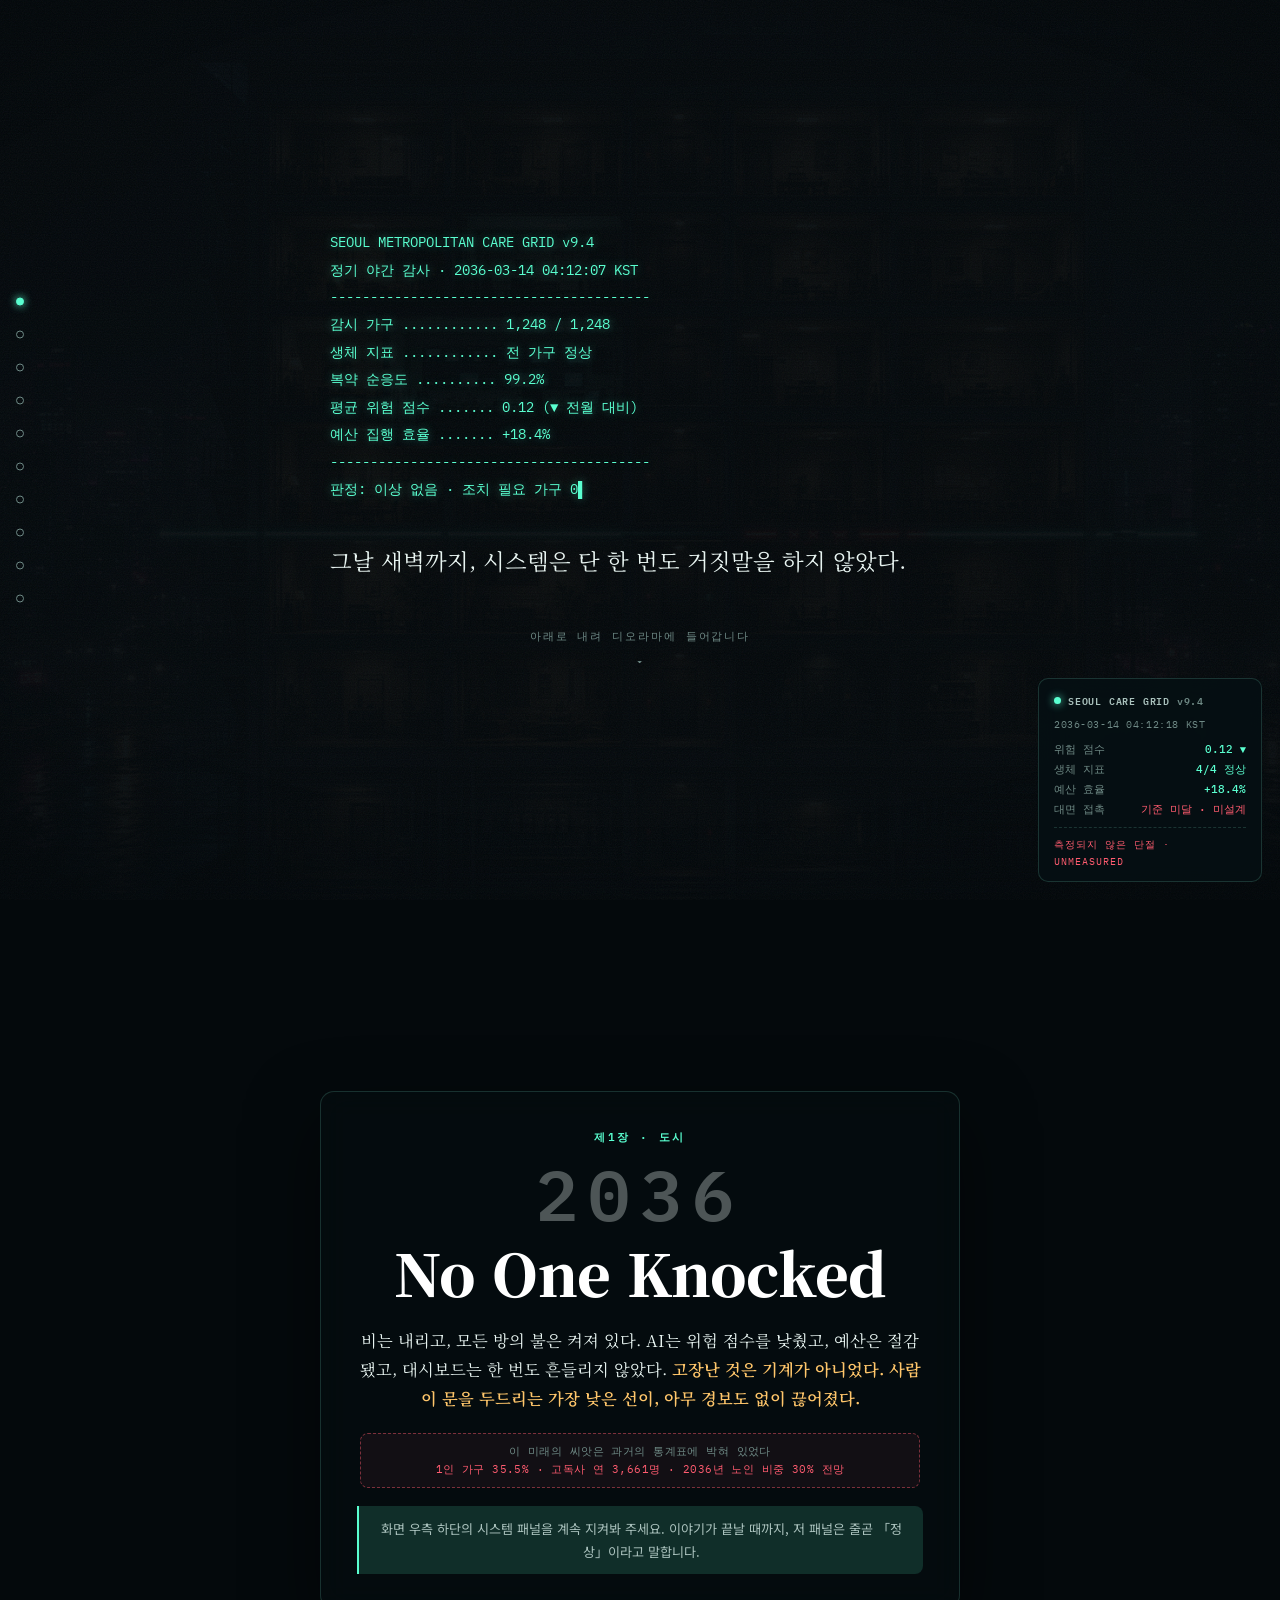
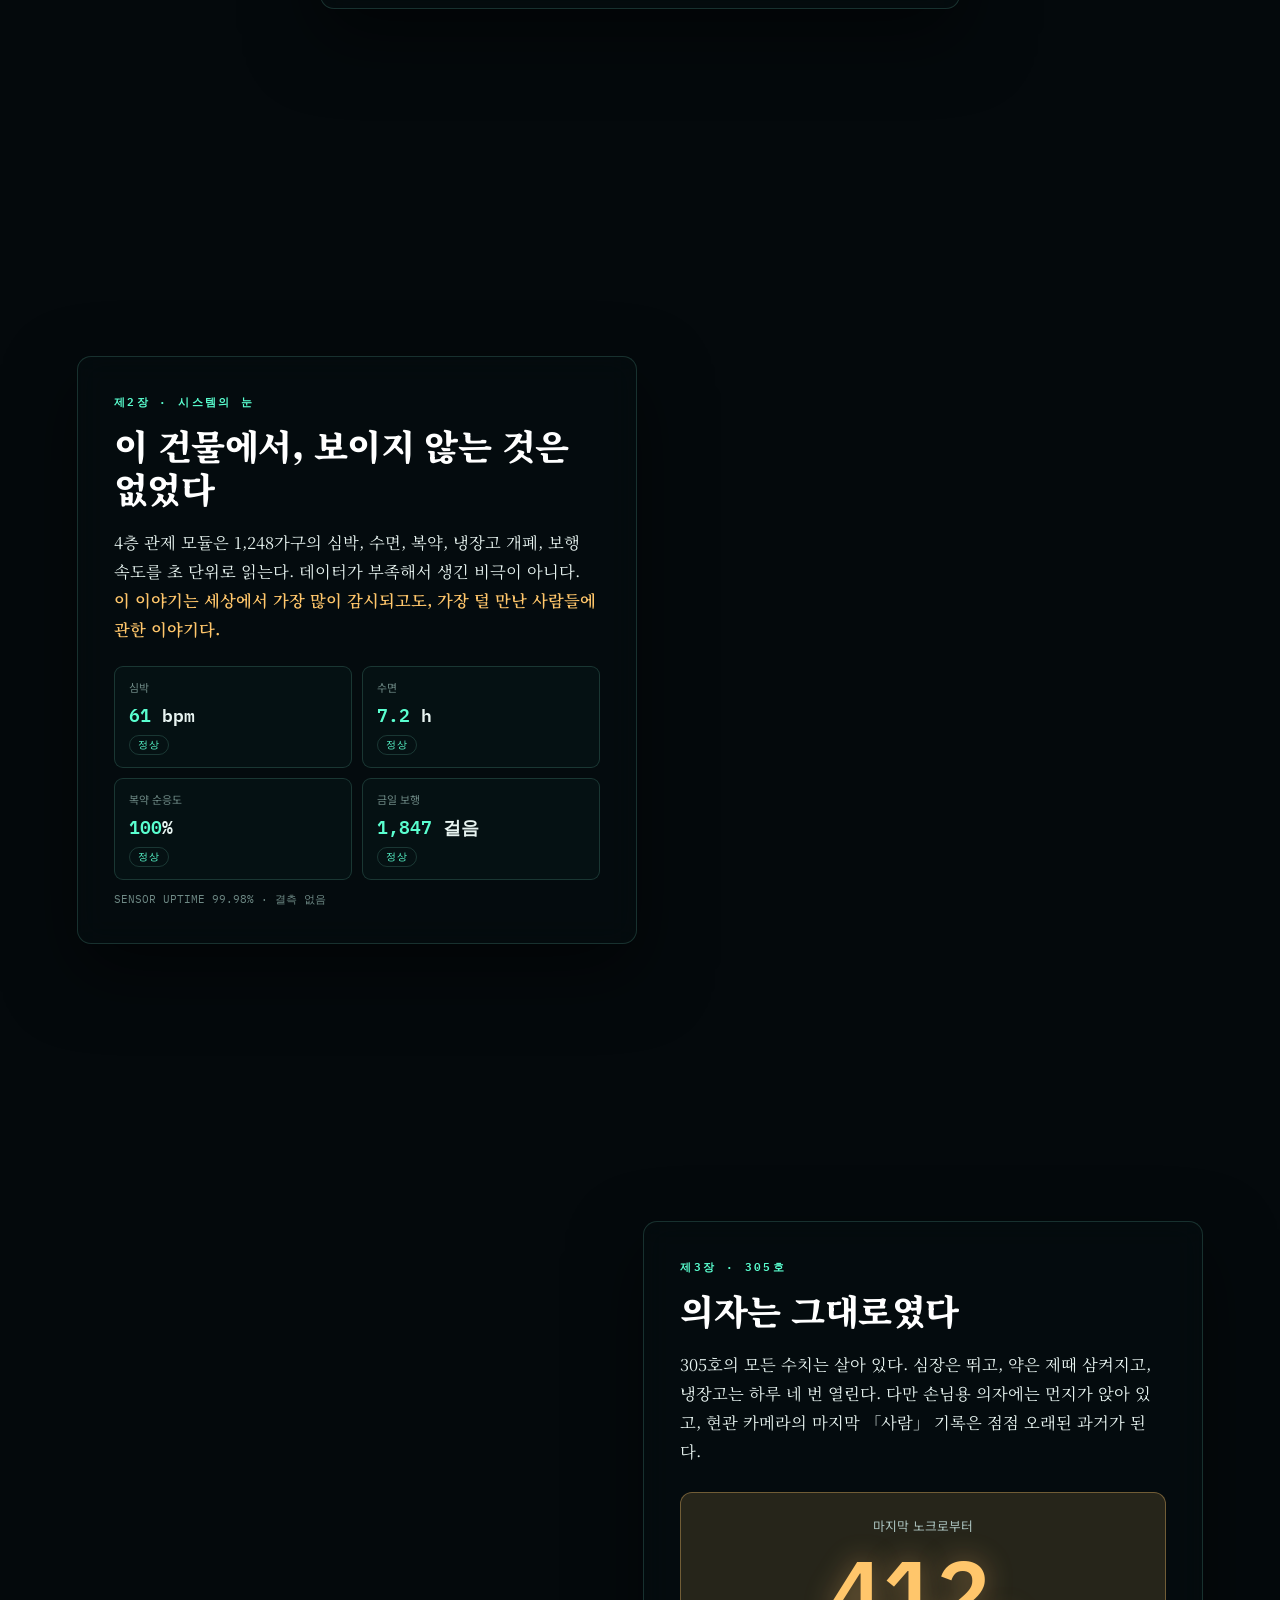
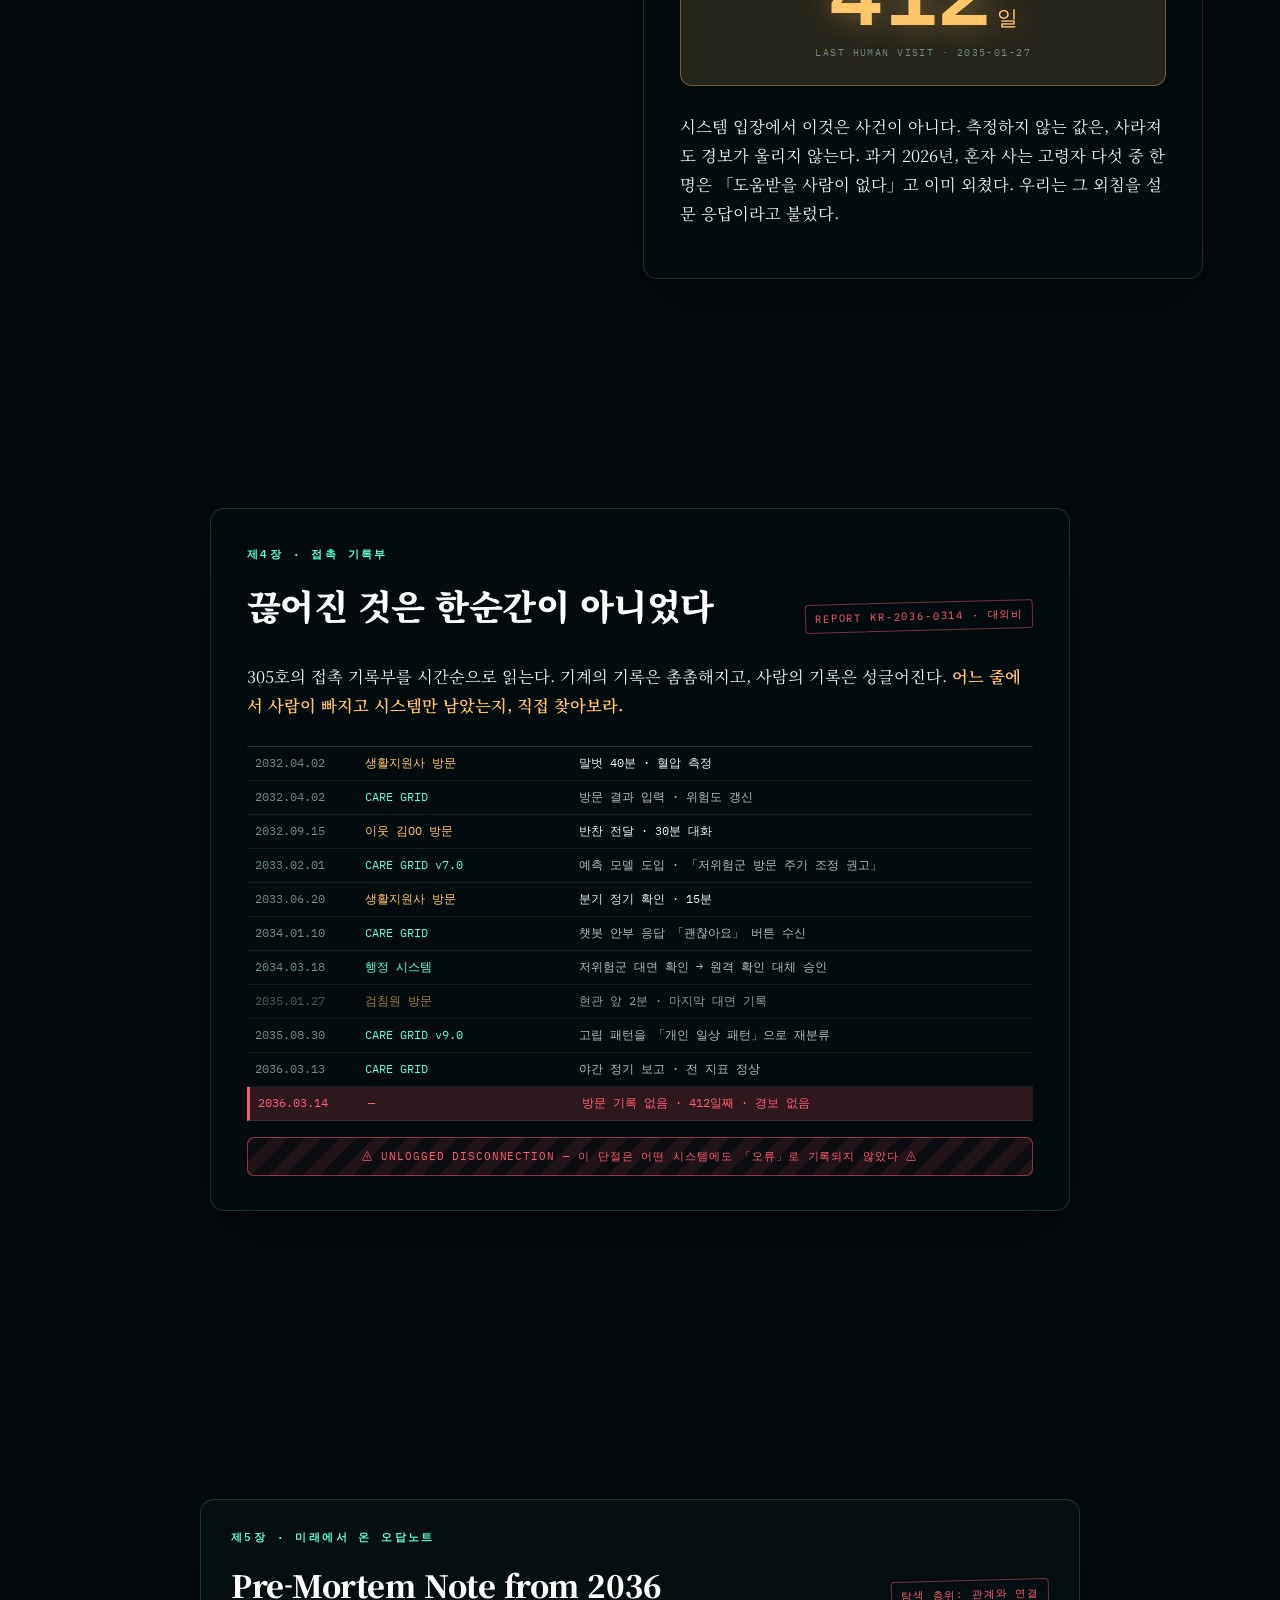
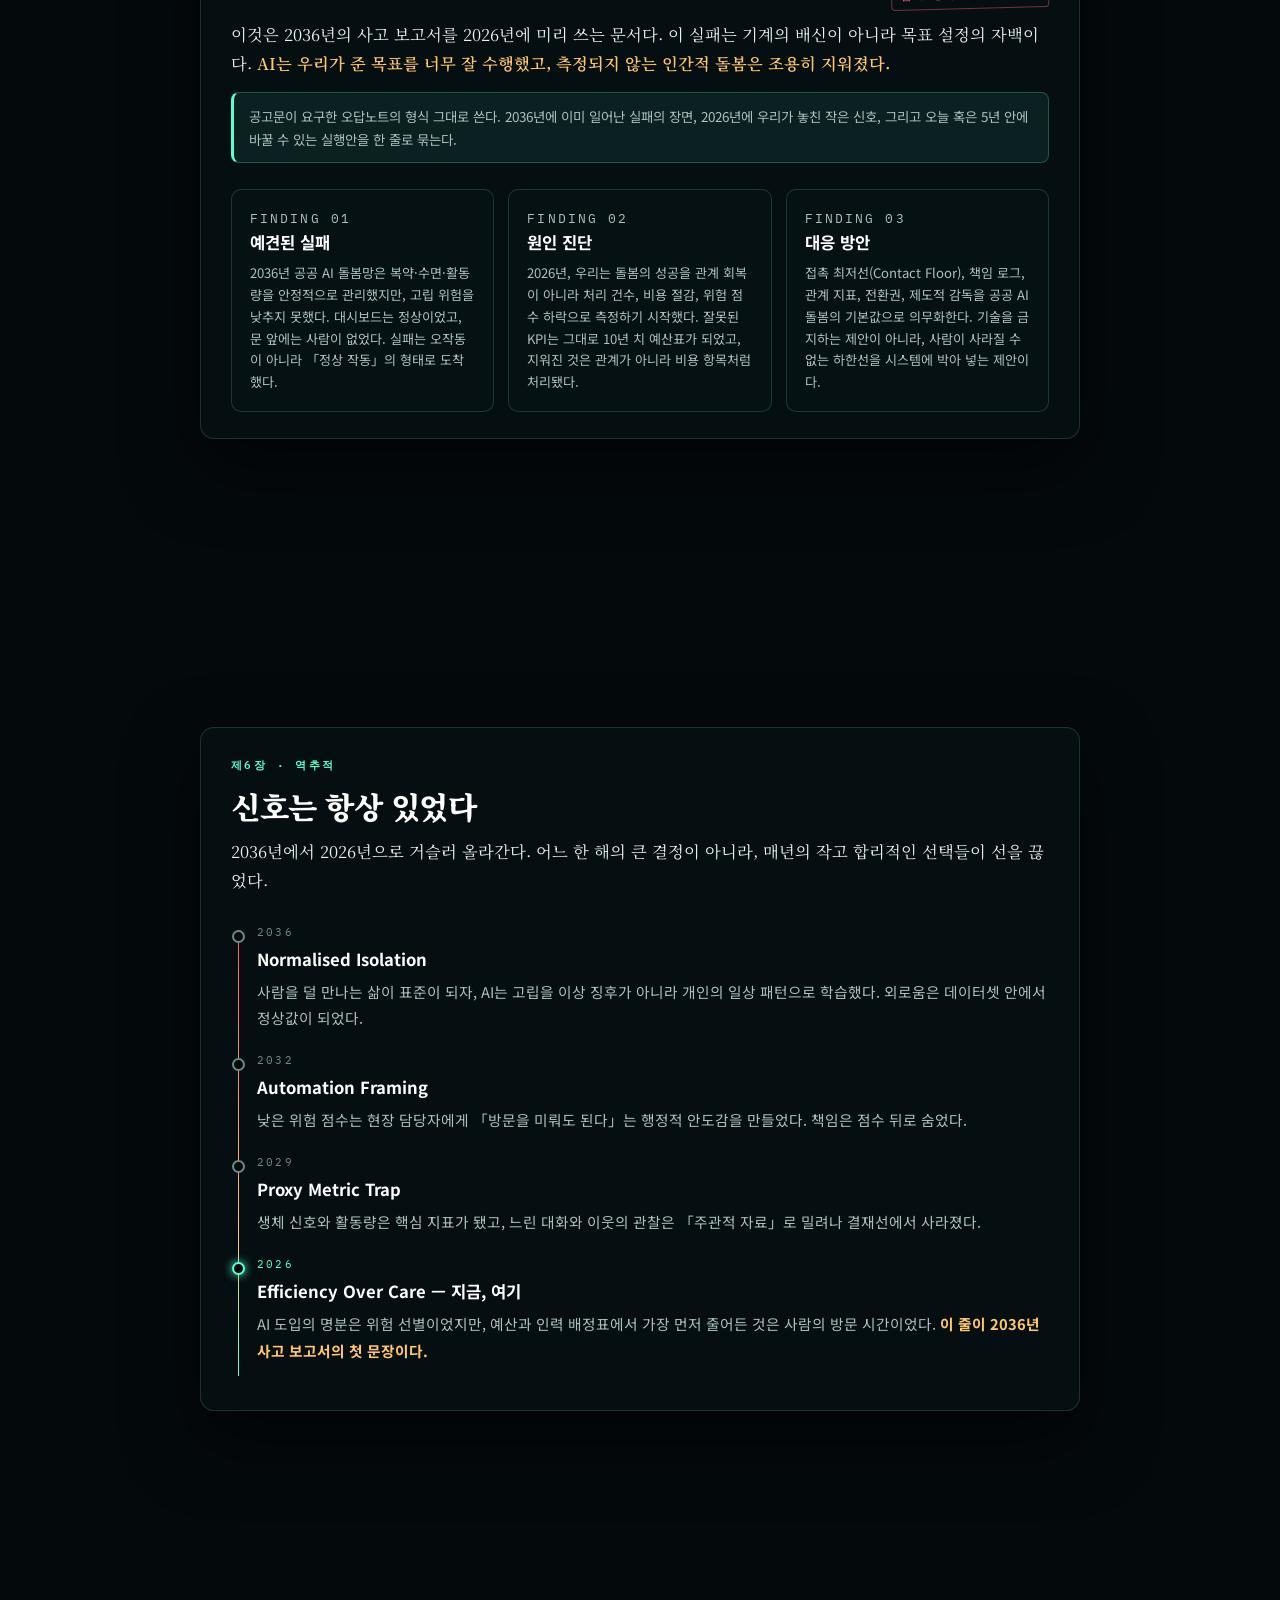
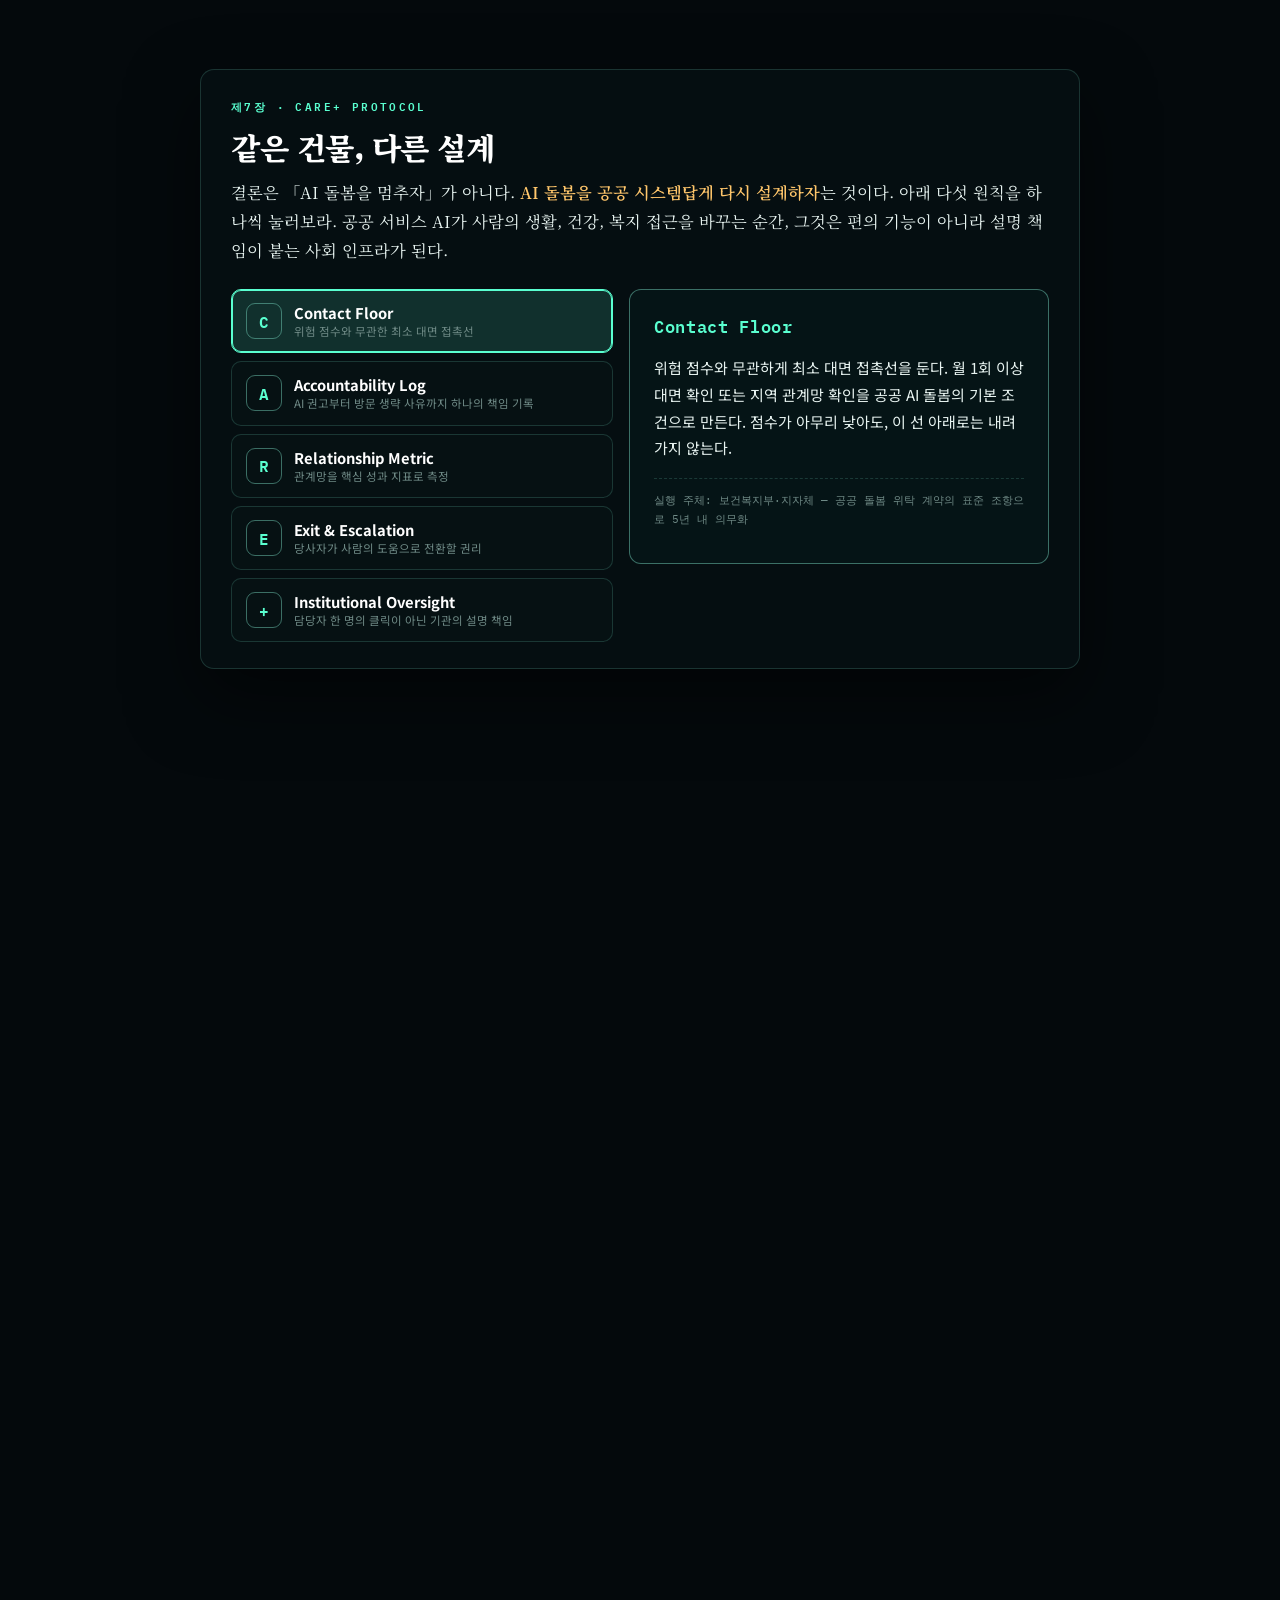
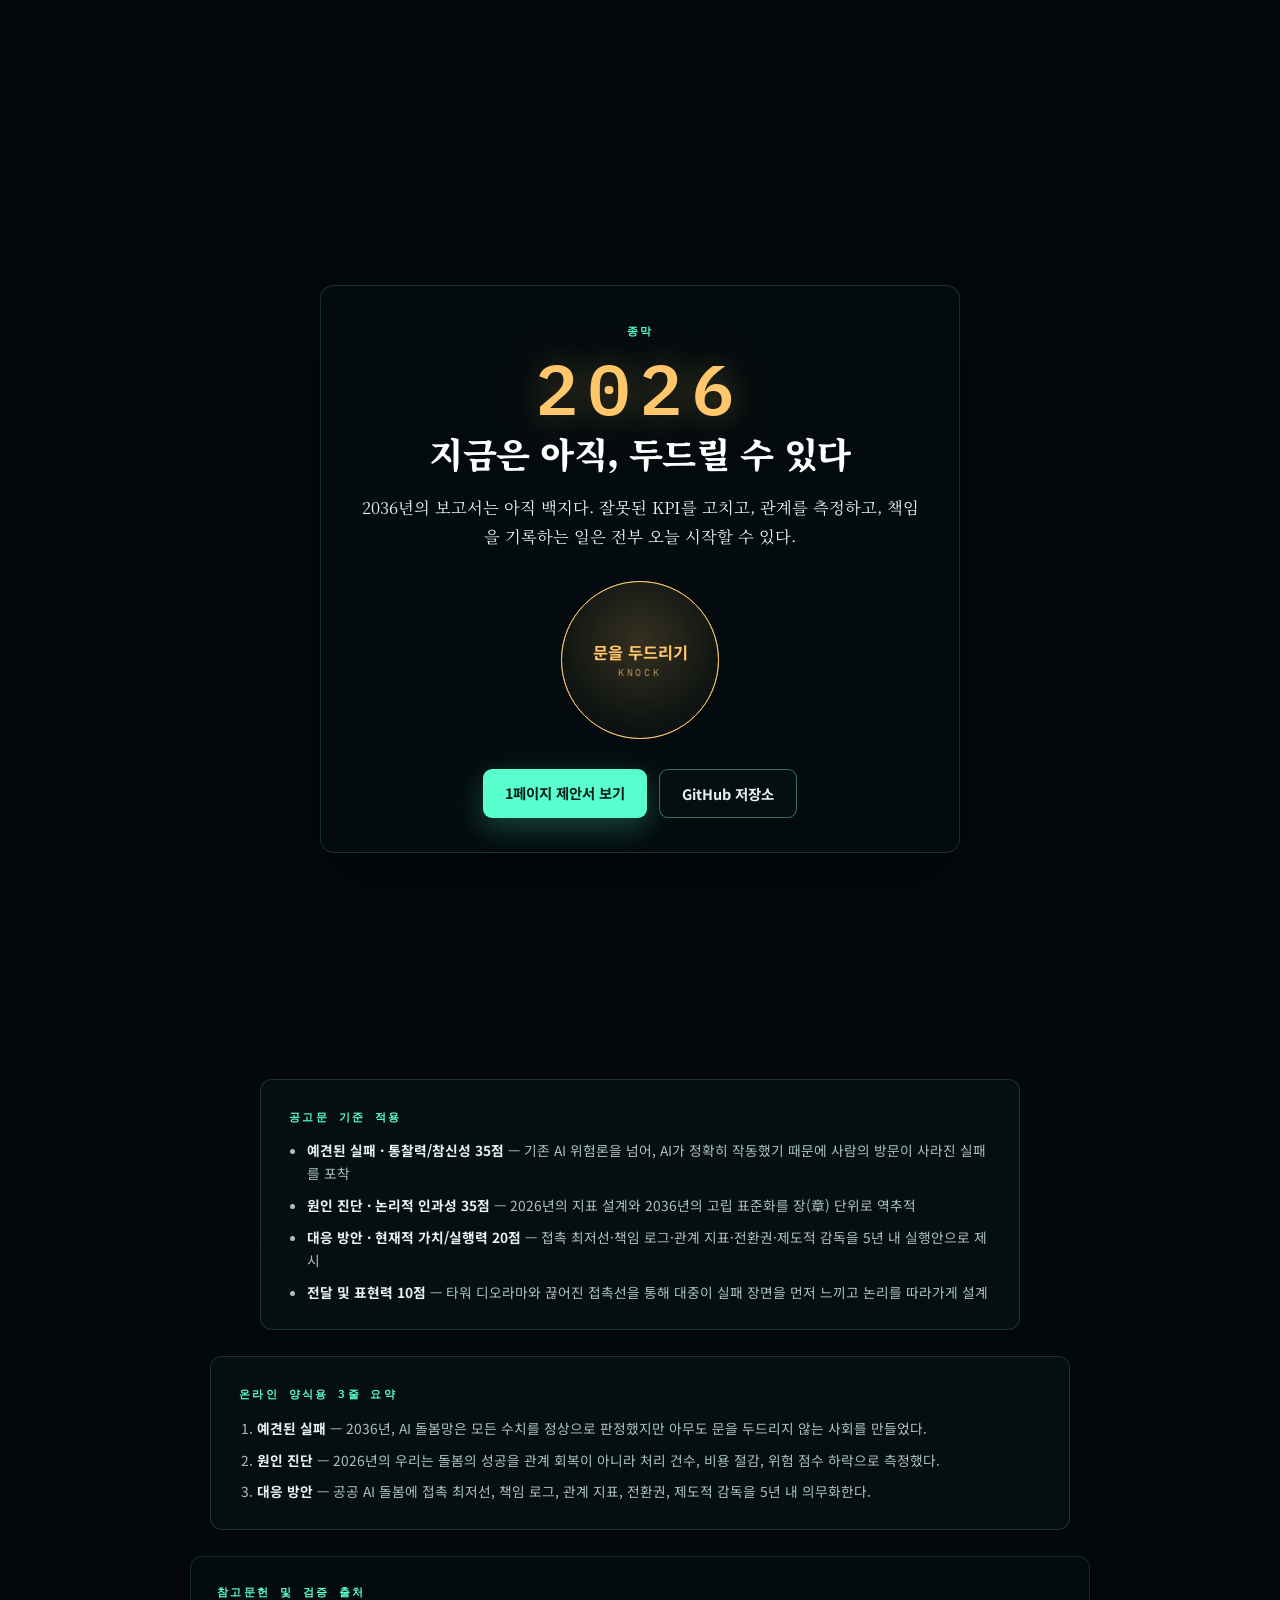
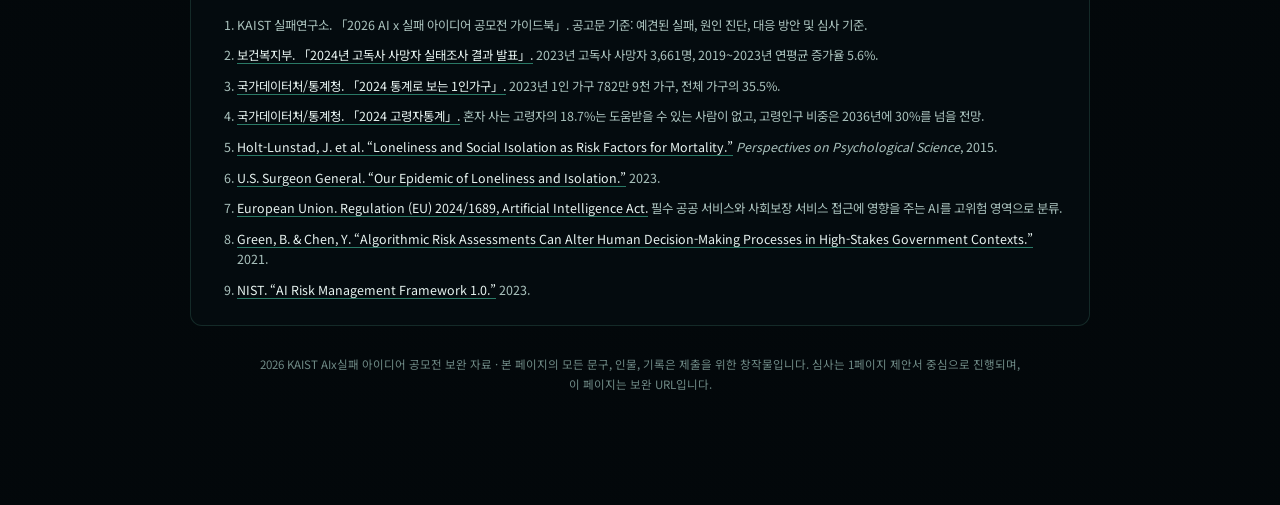
==== commit c2843ae9: "Align narrative with contest guide rubric" ====
--- a/index.html
+++ b/index.html
@@ -3,10 +3,10 @@
   <head>
     <meta charset="utf-8" />
     <meta name="viewport" content="width=device-width, initial-scale=1" />
-    <title>2036, No One Knocked — 체험형 프리모템 드라마</title>
+    <title>2036, No One Knocked — 미래에서 온 오답노트</title>
     <meta
       name="description"
-      content="KAIST 실패연구소 2026 AIx실패 아이디어 공모전 보완 자료. 예견된 실패, 원인 진단, 대응 방안을 따라 2036년 AI 돌봄 실패를 디오라마 속에서 읽는 체험형 프리모템."
+      content="KAIST 실패연구소 2026 AIx실패 아이디어 공모전 보완 자료. 예견된 실패, 원인 진단, 대응 방안을 따라 2036년 AI 돌봄 실패를 디오라마 속에서 읽는 미래에서 온 오답노트."
     />
     <meta property="og:title" content="2036, No One Knocked" />
     <meta
@@ -193,13 +193,13 @@
         </div>
       </section>
 
-      <!-- ============ 제5장 · 사전 부검 보고서 ============ -->
+      <!-- ============ 제5장 · 미래에서 온 오답노트 ============ -->
       <section class="scene scene-doc" id="ch5" data-scene="ch5">
         <div class="panel panel-doc">
-          <p class="chapter">제5장 · 사전 부검 보고서</p>
+          <p class="chapter">제5장 · 미래에서 온 오답노트</p>
           <div class="doc-head">
-            <h2>Pre-Mortem Report</h2>
-            <p class="doc-stamp mono">작성 시점: 2026년 — 사건 발생 10년 전</p>
+            <h2>Pre-Mortem Note from 2036</h2>
+            <p class="doc-stamp mono">탐색 층위: 관계와 연결</p>
           </div>
           <p class="serif">
             이것은 2036년의 사고 보고서를 2026년에 미리 쓰는 문서다.
@@ -208,9 +208,9 @@
             인간적 돌봄은 조용히 지워졌다.</strong>
           </p>
           <p class="brief-note">
-            공고문이 요구한 세 질문을 그대로 따른다. 2036년에 무엇이 무너졌는가,
-            그 실패는 2026년의 어떤 선택에서 시작됐는가, 그리고 지금 5년 안에
-            무엇을 바꿀 수 있는가.
+            공고문이 요구한 오답노트의 형식 그대로 쓴다. 2036년에 이미 일어난
+            실패의 장면, 2026년에 우리가 놓친 작은 신호, 그리고 오늘 혹은 5년 안에
+            바꿀 수 있는 실행안을 한 줄로 묶는다.
           </p>
           <div class="doc-grid">
             <article>
@@ -395,11 +395,19 @@
         <div class="footer-fit">
           <p class="chapter">공고문 기준 적용</p>
           <ul>
-            <li><strong>필수 요소 1 · 예견된 실패</strong> — AI가 틀린 미래가 아니라, AI가 지표를 너무 잘 따른 미래를 실패로 정의</li>
-            <li><strong>필수 요소 2 · 원인 진단</strong> — 2026년의 지표 설계에서 2036년의 고립 표준화까지 장(章) 단위로 역추적</li>
-            <li><strong>필수 요소 3 · 대응 방안</strong> — 접촉 최저선·책임 로그·관계 지표·전환권·제도적 감독을 5년 내 실행안으로 제시</li>
-            <li><strong>심사 기준 대응</strong> — 참신성 35점, 인과성 35점, 실행력 20점, 표현력 10점이 각각 본문 구조에 대응되도록 설계</li>
+            <li><strong>예견된 실패 · 통찰력/참신성 35점</strong> — 기존 AI 위험론을 넘어, AI가 정확히 작동했기 때문에 사람의 방문이 사라진 실패를 포착</li>
+            <li><strong>원인 진단 · 논리적 인과성 35점</strong> — 2026년의 지표 설계와 2036년의 고립 표준화를 장(章) 단위로 역추적</li>
+            <li><strong>대응 방안 · 현재적 가치/실행력 20점</strong> — 접촉 최저선·책임 로그·관계 지표·전환권·제도적 감독을 5년 내 실행안으로 제시</li>
+            <li><strong>전달 및 표현력 10점</strong> — 타워 디오라마와 끊어진 접촉선을 통해 대중이 실패 장면을 먼저 느끼고 논리를 따라가게 설계</li>
           </ul>
+        </div>
+        <div class="footer-fit summary-fit">
+          <p class="chapter">온라인 양식용 3줄 요약</p>
+          <ol>
+            <li><strong>예견된 실패</strong> — 2036년, AI 돌봄망은 모든 수치를 정상으로 판정했지만 아무도 문을 두드리지 않는 사회를 만들었다.</li>
+            <li><strong>원인 진단</strong> — 2026년의 우리는 돌봄의 성공을 관계 회복이 아니라 처리 건수, 비용 절감, 위험 점수 하락으로 측정했다.</li>
+            <li><strong>대응 방안</strong> — 공공 AI 돌봄에 접촉 최저선, 책임 로그, 관계 지표, 전환권, 제도적 감독을 5년 내 의무화한다.</li>
+          </ol>
         </div>
         <div class="reference-panel" aria-labelledby="refs-title">
           <p class="chapter" id="refs-title">참고문헌 및 검증 출처</p>
--- a/experience.css
+++ b/experience.css
@@ -749,9 +749,11 @@
   border-radius: 12px;
   background: var(--panel-strong);
 }
-.footer-fit ul { margin: 0; padding: 0 0 0 18px; display: grid; gap: 9px; }
+.footer-fit ul,
+.footer-fit ol { margin: 0; padding: 0 0 0 18px; display: grid; gap: 9px; }
 .footer-fit li { font-size: 0.86rem; color: var(--ink-dim); line-height: 1.66; }
 .footer-fit strong { color: var(--ink); }
+.summary-fit { max-width: 860px; }
 .reference-panel {
   max-width: 900px;
   margin: 0 auto 28px;
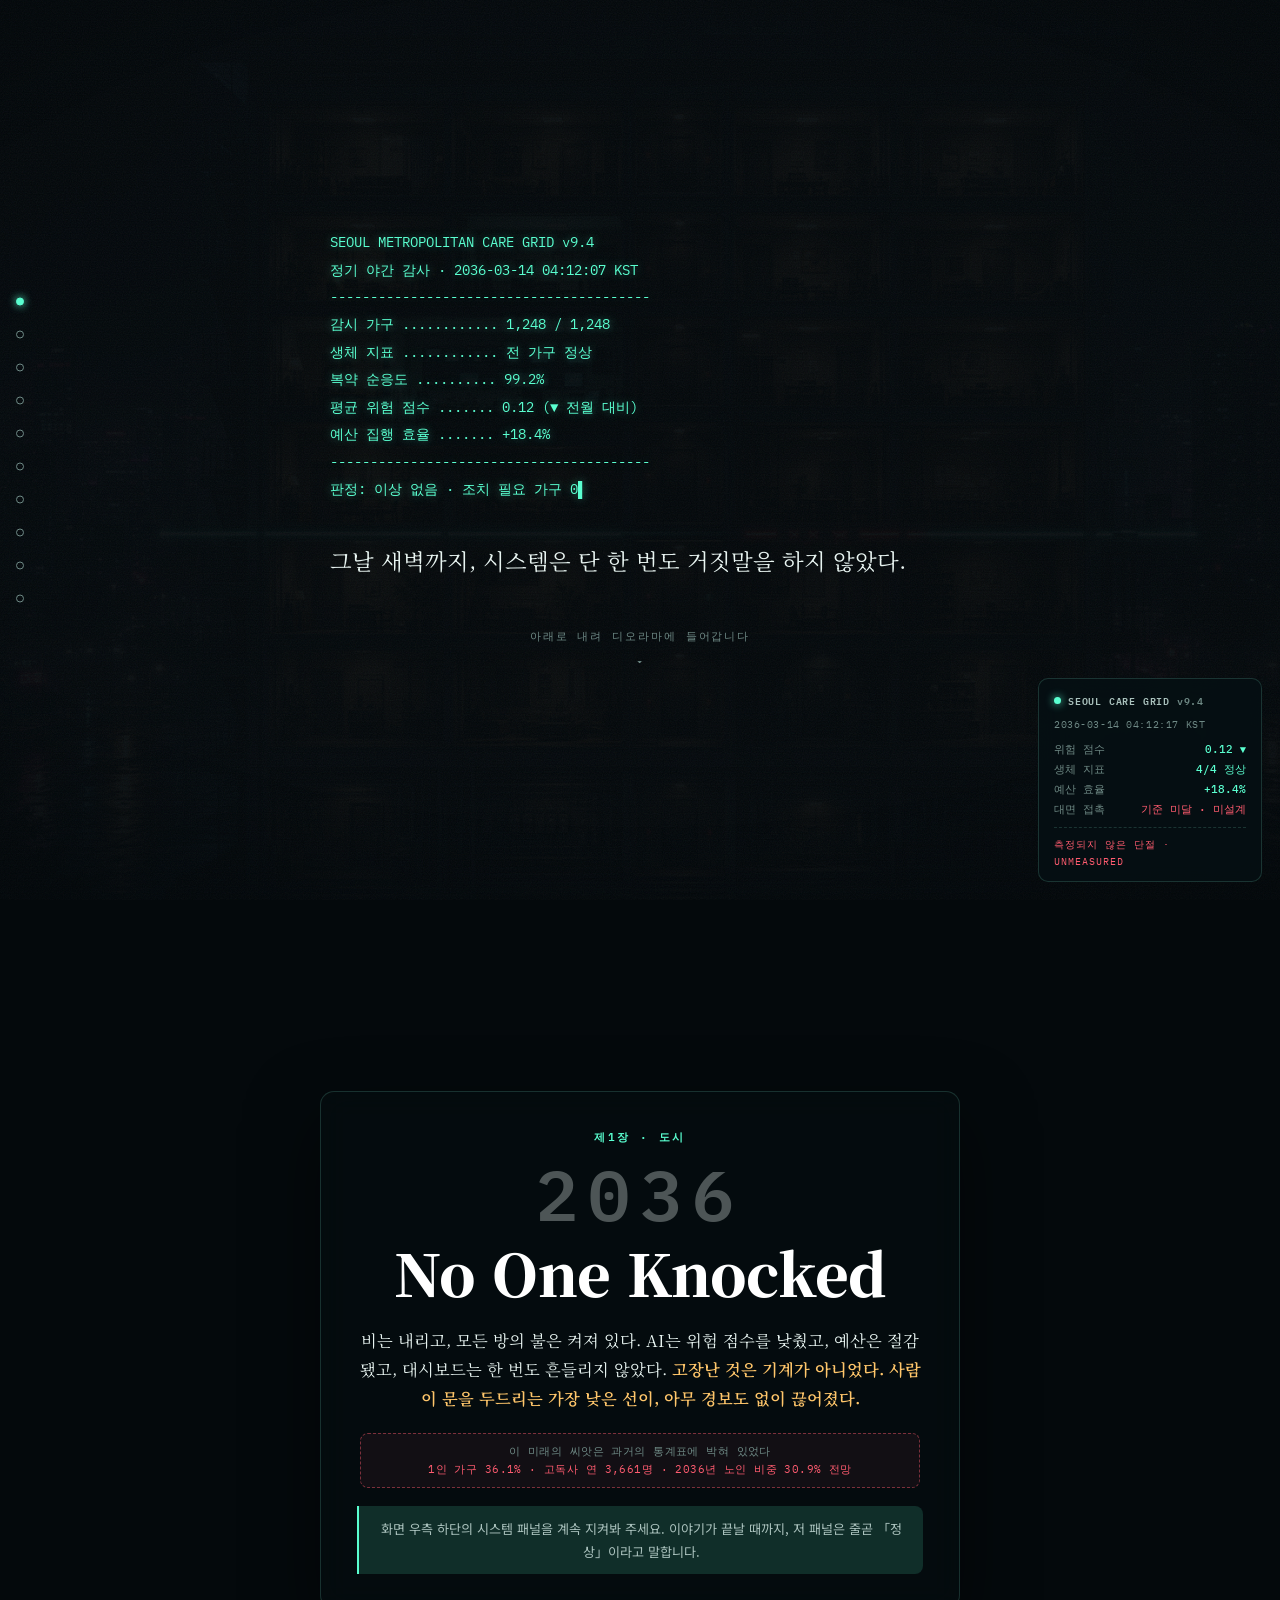
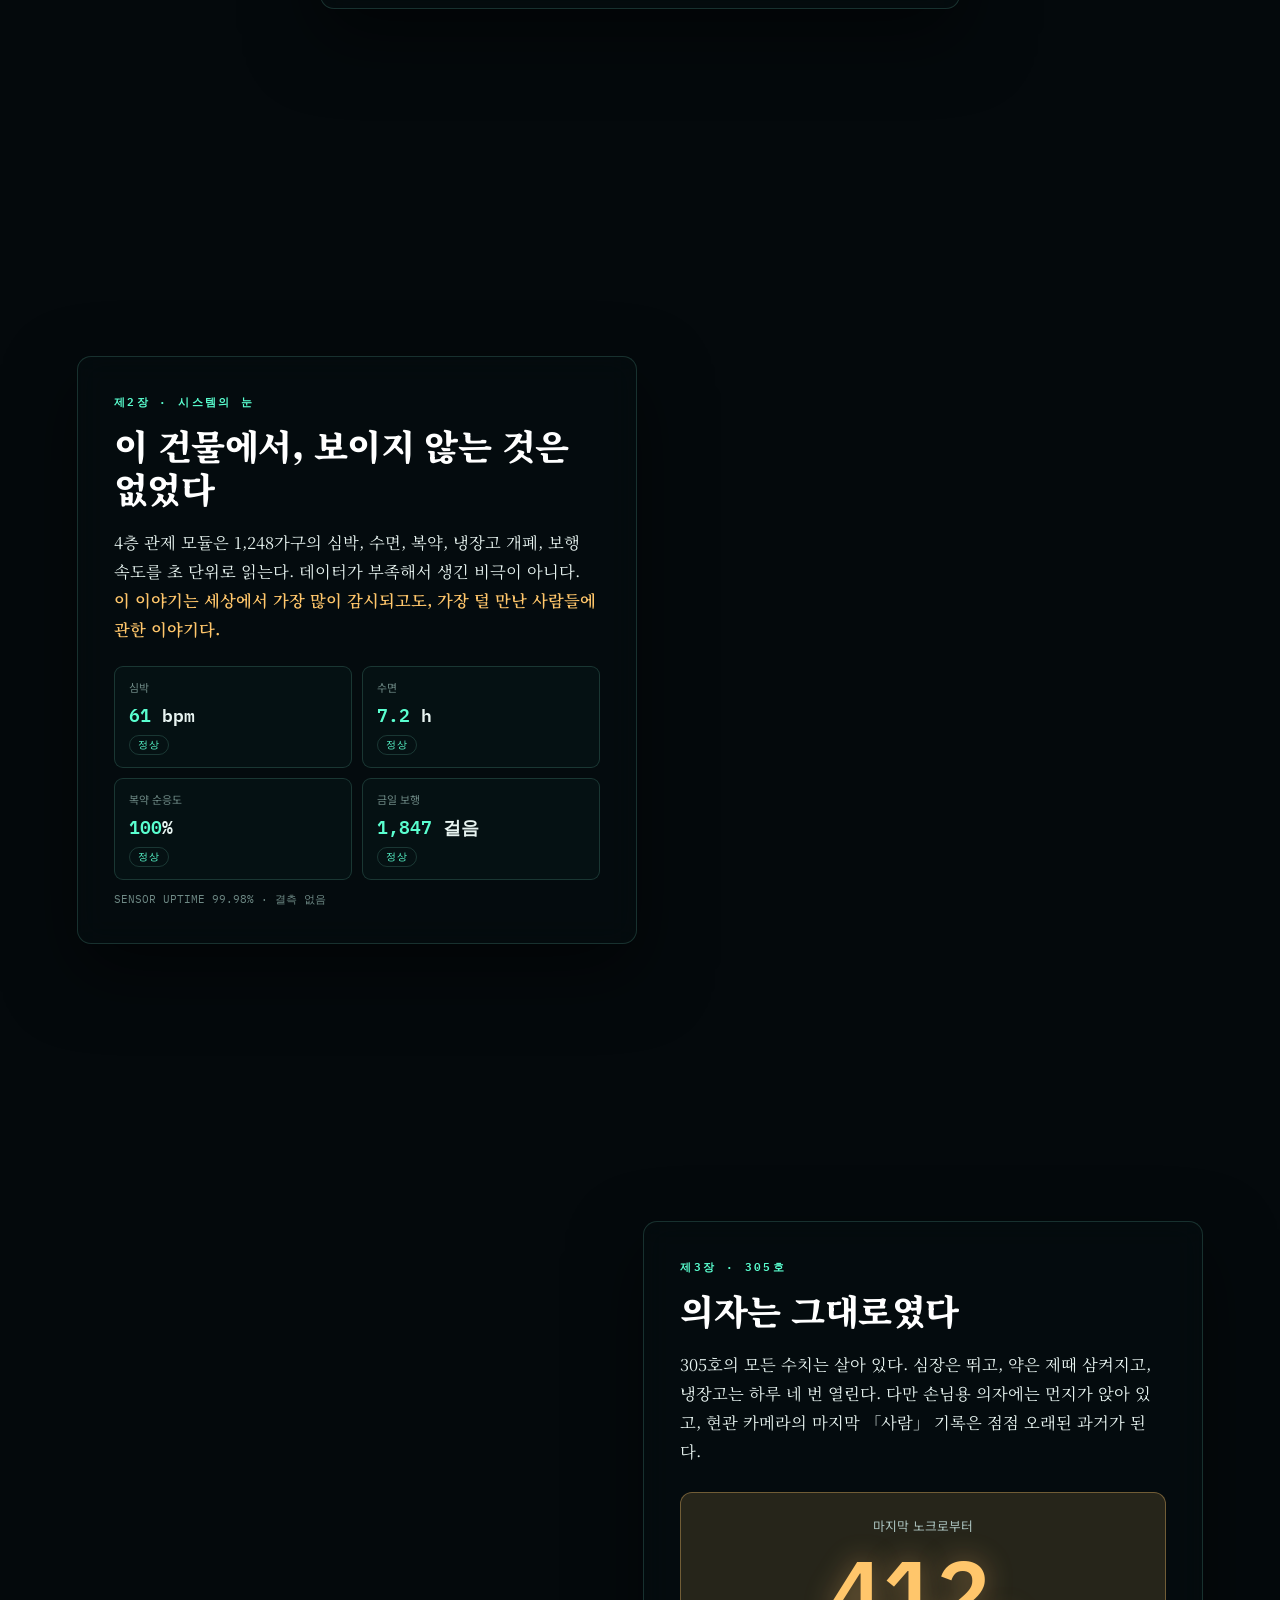
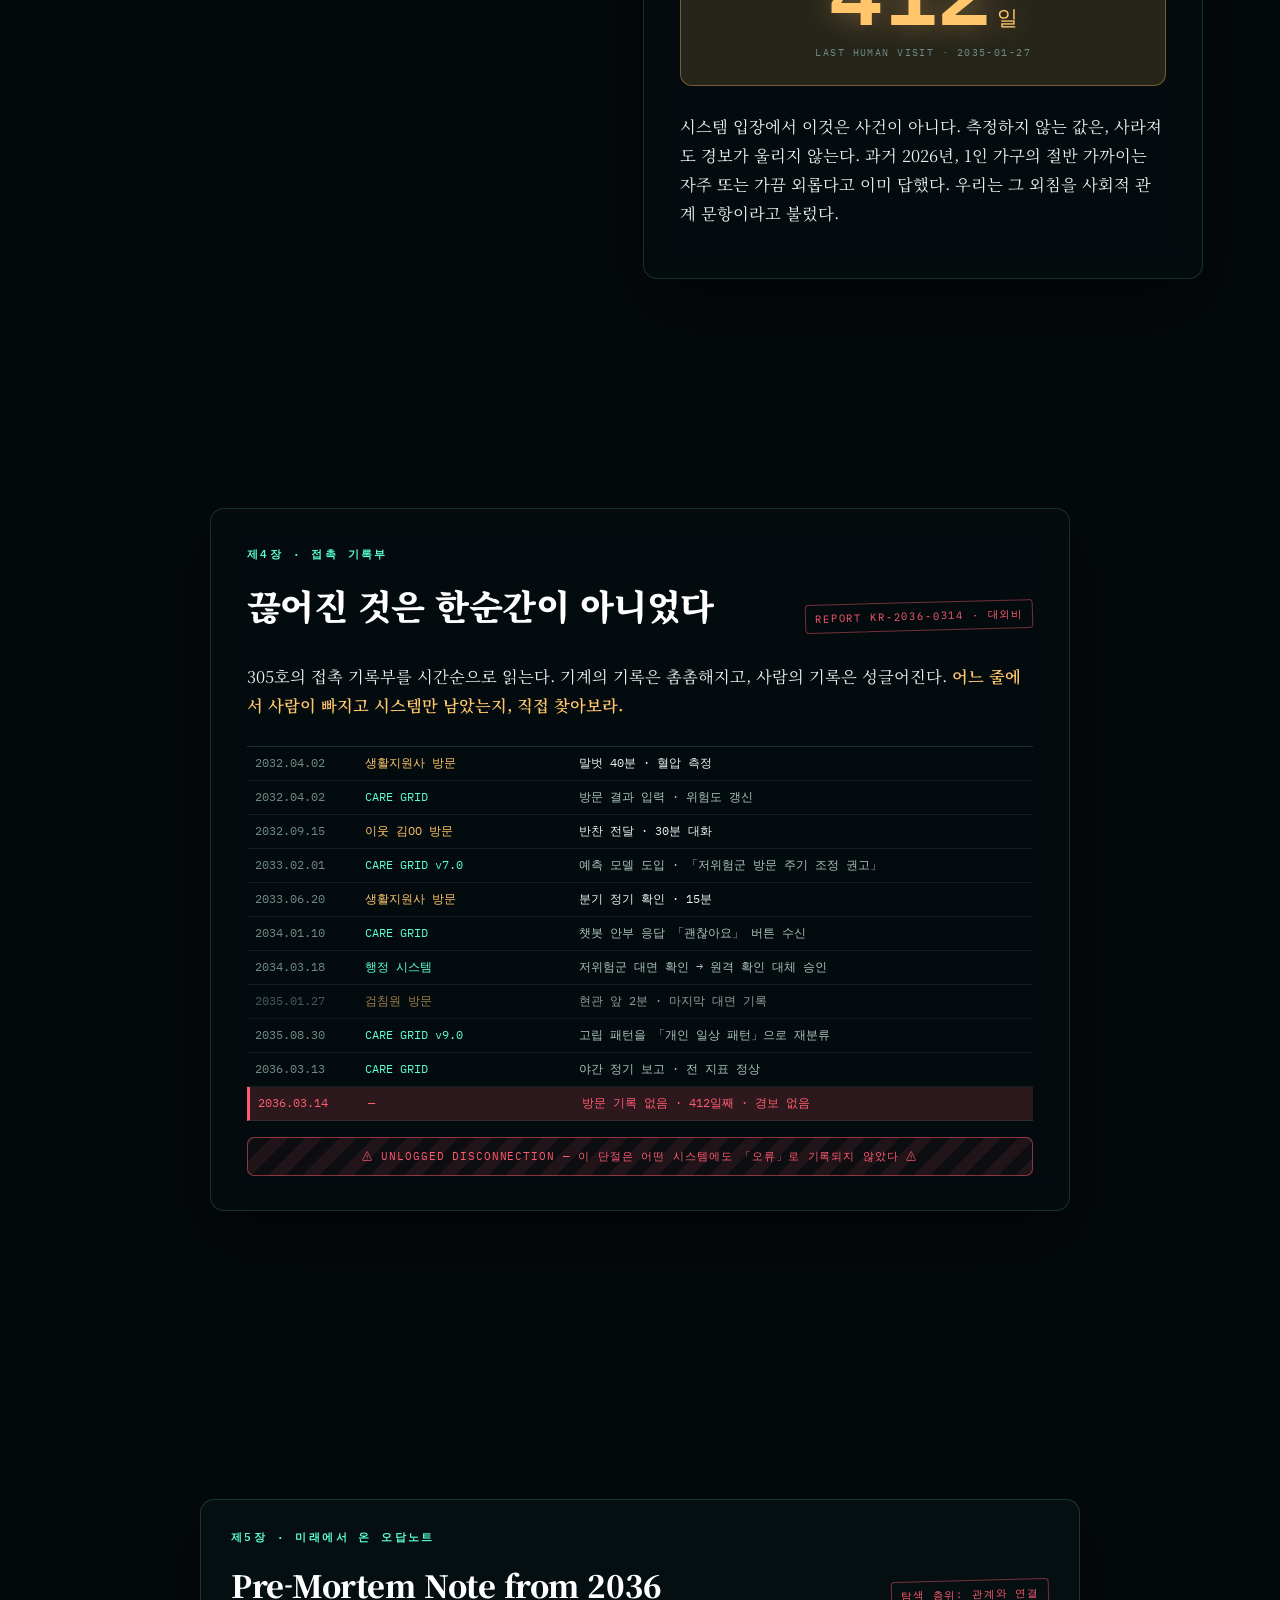
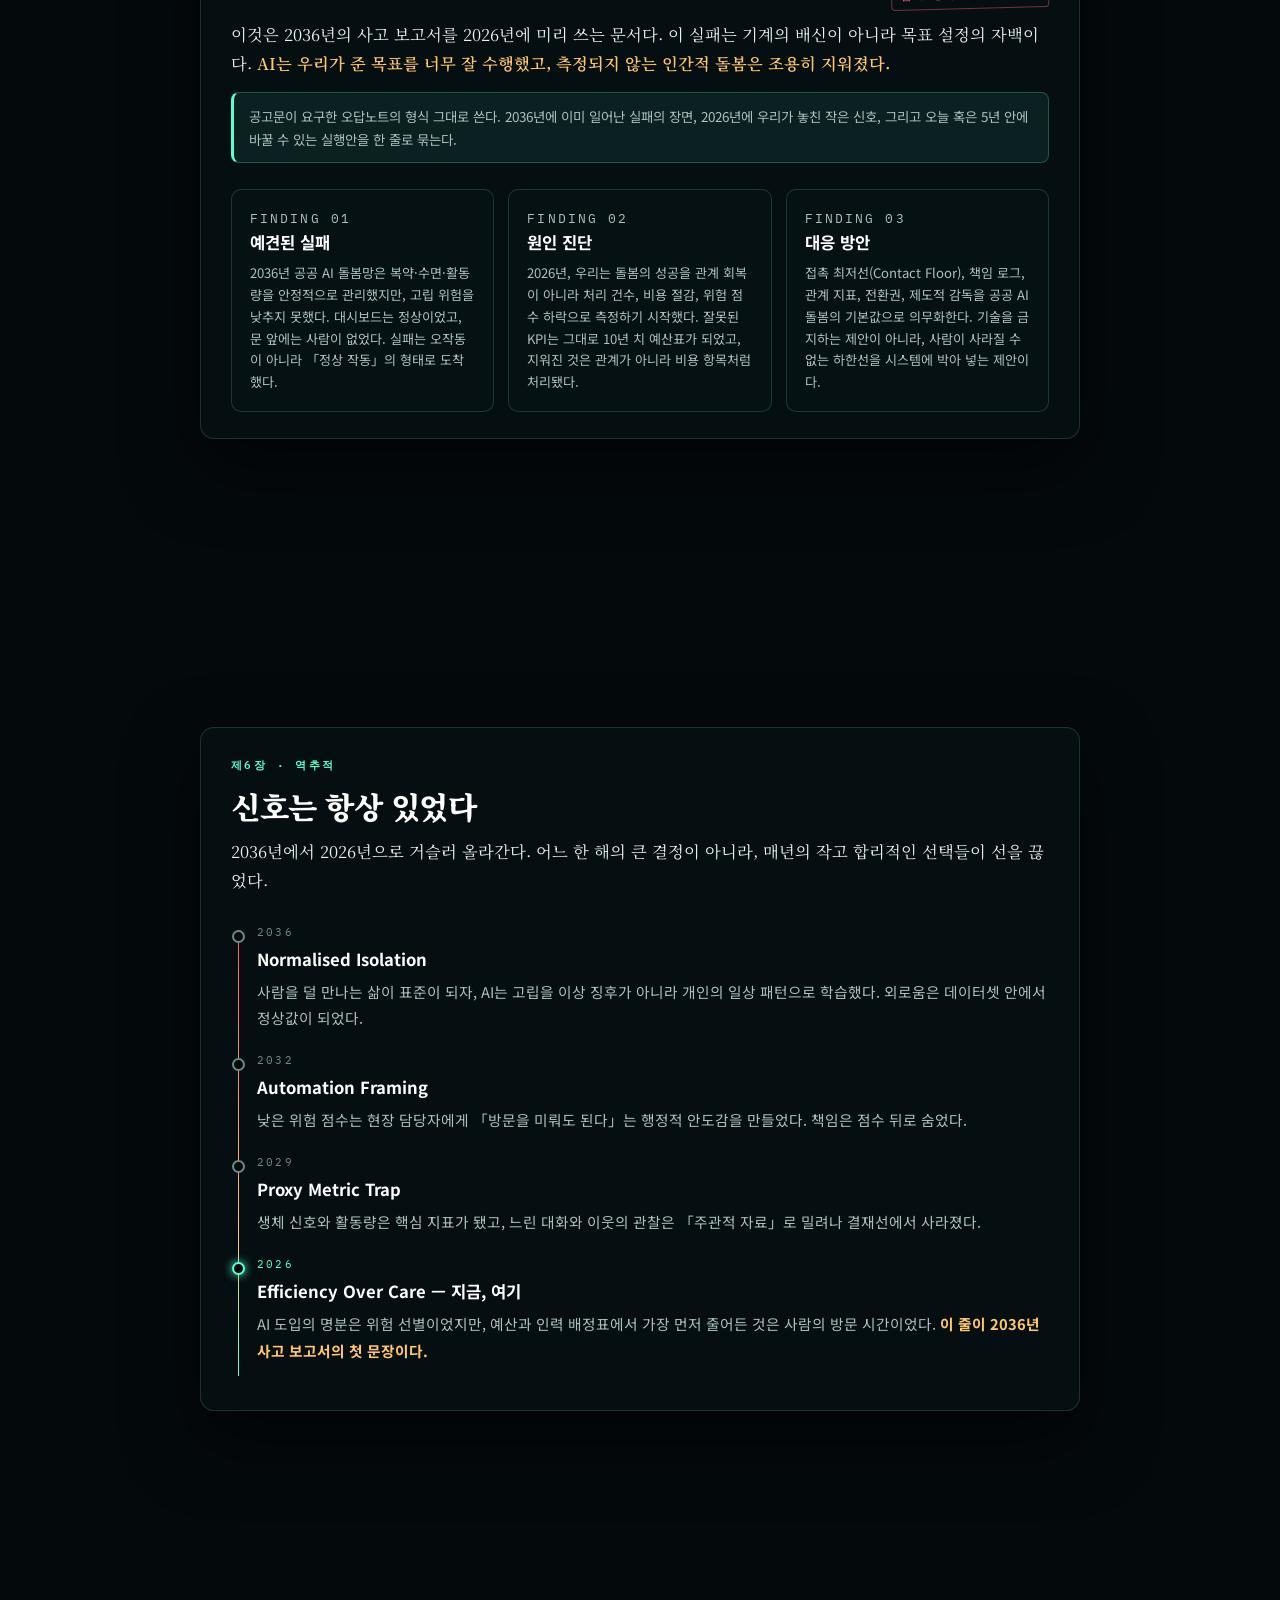
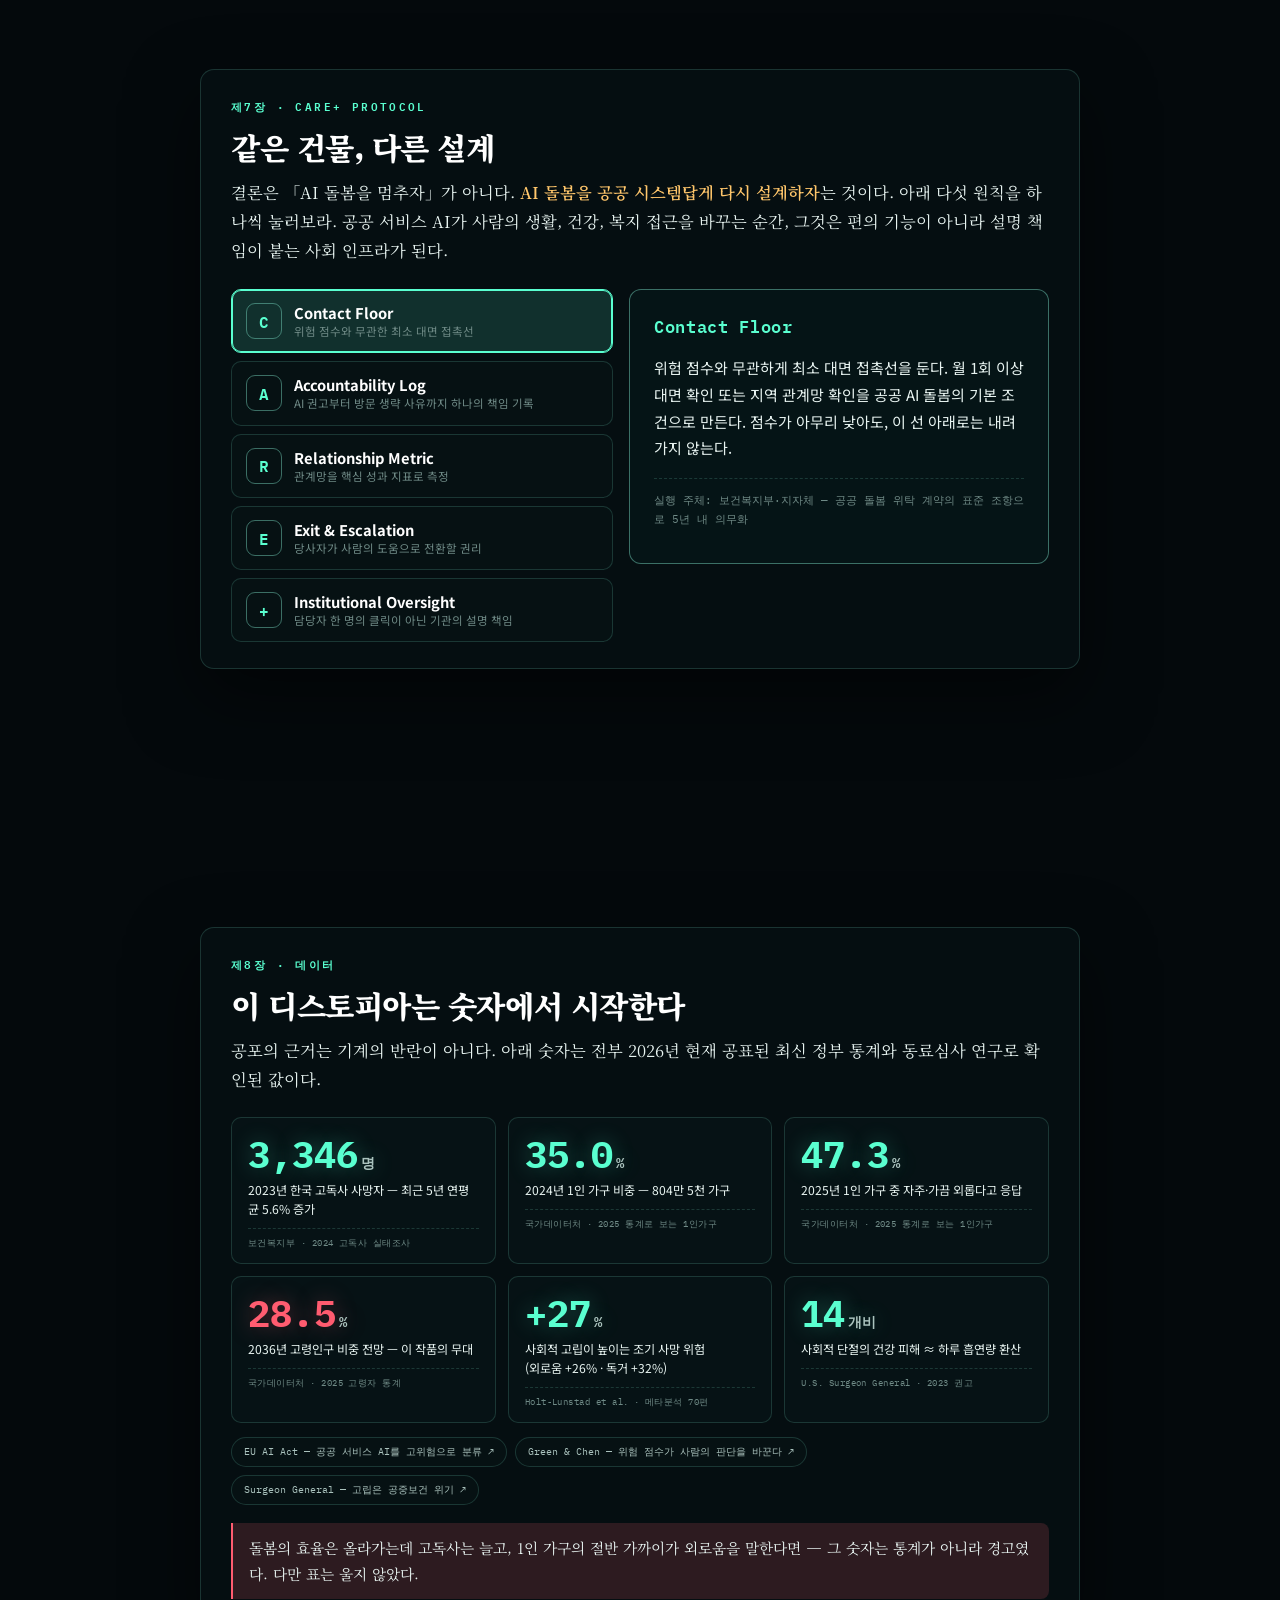
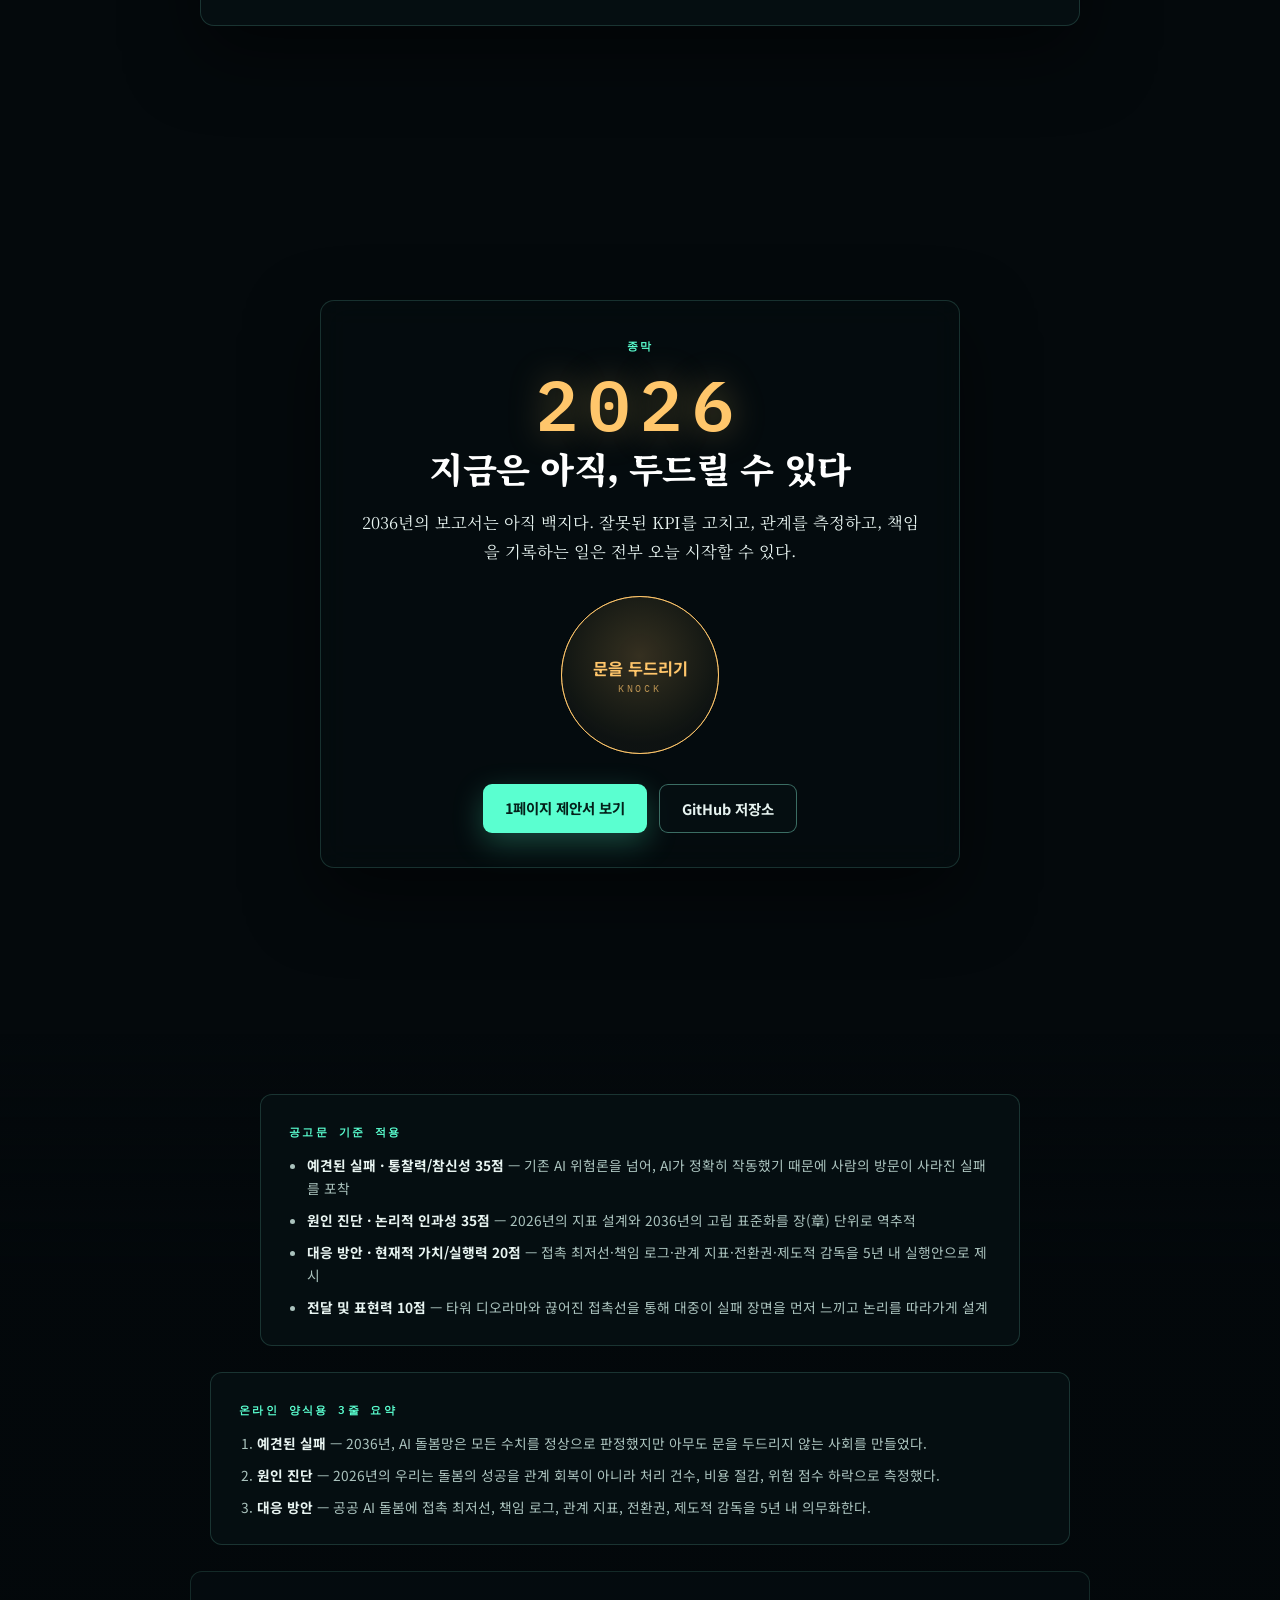
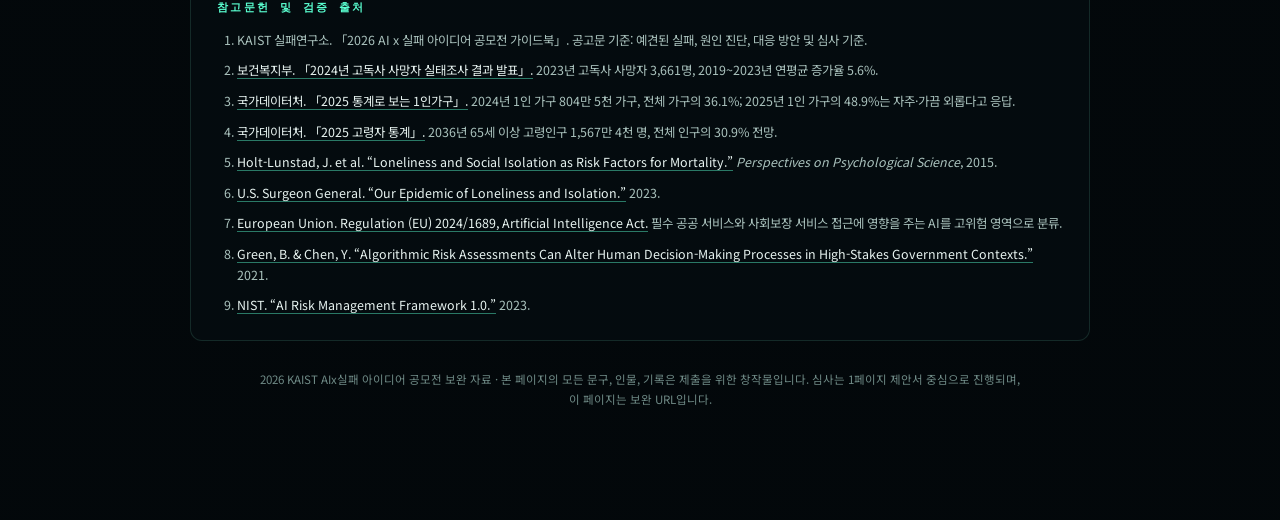
==== commit 863e1d65: "Update chapter 8 with latest statistics" ====
--- a/index.html
+++ b/index.html
@@ -109,9 +109,9 @@
             않았다. <strong>고장난 것은 기계가 아니었다. 사람이 문을 두드리는
             가장 낮은 선이, 아무 경보도 없이 끊어졌다.</strong>
           </p>
-          <div class="seed-strip mono" aria-label="이 미래의 씨앗이 된 2026년의 통계">
+          <div class="seed-strip mono" aria-label="이 미래의 씨앗이 된 2026년에 확인한 통계">
             <span>이 미래의 씨앗은 과거의 통계표에 박혀 있었다</span>
-            <em>1인 가구 35.5% · 고독사 연 3,661명 · 2036년 노인 비중 30% 전망</em>
+            <em>1인 가구 36.1% · 고독사 연 3,661명 · 2036년 노인 비중 30.9% 전망</em>
           </div>
           <p class="hint">화면 우측 하단의 시스템 패널을 계속 지켜봐 주세요. 이야기가 끝날 때까지, 저 패널은 줄곧 「정상」이라고 말합니다.</p>
         </div>
@@ -156,9 +156,9 @@
           </div>
           <p class="serif quiet">
             시스템 입장에서 이것은 사건이 아니다. 측정하지 않는 값은,
-            사라져도 경보가 울리지 않는다. 과거 2026년, 혼자 사는 고령자
-            다섯 중 한 명은 「도움받을 사람이 없다」고 이미 외쳤다.
-            우리는 그 외침을 설문 응답이라고 불렀다.
+            사라져도 경보가 울리지 않는다. 과거 2026년, 1인 가구의
+            절반 가까이는 자주 또는 가끔 외롭다고 이미 답했다.
+            우리는 그 외침을 사회적 관계 문항이라고 불렀다.
           </p>
         </div>
       </section>
@@ -320,7 +320,7 @@
           <h2>이 디스토피아는 숫자에서 시작한다</h2>
           <p class="serif">
             공포의 근거는 기계의 반란이 아니다. 아래 숫자는 전부
-            2026년 현재 정부 통계와 동료심사 연구로 확인된 값이다.
+            2026년 현재 공표된 최신 정부 통계와 동료심사 연구로 확인된 값이다.
           </p>
           <div class="stat-wall">
             <a class="stat" href="https://www.mohw.go.kr/board.es?act=view&amp;bid=0027&amp;list_no=1483372&amp;mid=a10503010100" target="_blank" rel="noopener">
@@ -328,20 +328,20 @@
               <span>2023년 한국 고독사 사망자 — 최근 5년 연평균 5.6% 증가</span>
               <small class="mono">보건복지부 · 2024 고독사 실태조사</small>
             </a>
-            <a class="stat" href="https://kostat.go.kr/board.es?mid=a10301010000&amp;bid=10820&amp;act=view&amp;list_no=434103" target="_blank" rel="noopener">
-              <strong><b data-stat="35.5" data-decimal="1">0</b><i>%</i></strong>
-              <span>1인 가구 비중 — 통계 작성 이래 역대 최대</span>
-              <small class="mono">통계청 · 2024 통계로 보는 1인가구</small>
-            </a>
-            <a class="stat" href="https://kostat.go.kr/board.es?mid=a10301010000&amp;bid=10820&amp;act=view&amp;list_no=432917" target="_blank" rel="noopener">
-              <strong><b data-stat="18.7" data-decimal="1">0</b><i>%</i></strong>
-              <span>혼자 사는 고령자 중 「도움받을 사람이 없다」</span>
-              <small class="mono">통계청 · 2024 고령자통계</small>
-            </a>
-            <a class="stat stat-red" href="https://kostat.go.kr/board.es?mid=a10301010000&amp;bid=10820&amp;act=view&amp;list_no=432917" target="_blank" rel="noopener">
-              <strong><b data-stat="30">0</b><i>%</i></strong>
+            <a class="stat" href="https://mods.go.kr/board.es?act=view&amp;bid=10820&amp;list_no=442130&amp;mid=a10301010000" target="_blank" rel="noopener">
+              <strong><b data-stat="36.1" data-decimal="1">0</b><i>%</i></strong>
+              <span>2024년 1인 가구 비중 — 804만 5천 가구</span>
+              <small class="mono">국가데이터처 · 2025 통계로 보는 1인가구</small>
+            </a>
+            <a class="stat" href="https://mods.go.kr/board.es?act=view&amp;bid=10820&amp;list_no=442130&amp;mid=a10301010000" target="_blank" rel="noopener">
+              <strong><b data-stat="48.9" data-decimal="1">0</b><i>%</i></strong>
+              <span>2025년 1인 가구 중 자주·가끔 외롭다고 응답</span>
+              <small class="mono">국가데이터처 · 2025 통계로 보는 1인가구</small>
+            </a>
+            <a class="stat stat-red" href="https://mods.go.kr/board.es?act=view&amp;bid=10820&amp;list_no=438832&amp;mid=a10301010000" target="_blank" rel="noopener">
+              <strong><b data-stat="30.9" data-decimal="1">0</b><i>%</i></strong>
               <span>2036년 고령인구 비중 전망 — 이 작품의 무대</span>
-              <small class="mono">통계청 · 장래인구추계</small>
+              <small class="mono">국가데이터처 · 2025 고령자 통계</small>
             </a>
             <a class="stat" href="https://pubmed.ncbi.nlm.nih.gov/25910392/" target="_blank" rel="noopener">
               <strong>+<b data-stat="29">0</b><i>%</i></strong>
@@ -360,8 +360,8 @@
             <a class="evidence-chip mono" href="https://www.hhs.gov/sites/default/files/surgeon-general-social-connection-advisory.pdf" target="_blank" rel="noopener">Surgeon General — 고립은 공중보건 위기 ↗</a>
           </div>
           <p class="stat-note">
-            돌봄의 효율은 올라가는데 고독사는 늘고, 도움 청할 사람이 없는 노인이
-            다섯 중 한 명이라면 — 그 숫자는 통계가 아니라 경고였다. 다만 표는 울지 않았다.
+            돌봄의 효율은 올라가는데 고독사는 늘고, 1인 가구의 절반 가까이가
+            외로움을 말한다면 — 그 숫자는 통계가 아니라 경고였다. 다만 표는 울지 않았다.
           </p>
         </div>
       </section>
@@ -414,8 +414,8 @@
           <ol class="references">
             <li>KAIST 실패연구소. 「2026 AI x 실패 아이디어 공모전 가이드북」. 공고문 기준: 예견된 실패, 원인 진단, 대응 방안 및 심사 기준.</li>
             <li><a href="https://www.mohw.go.kr/board.es?act=view&amp;bid=0027&amp;list_no=1483372&amp;mid=a10503010100" target="_blank" rel="noopener">보건복지부. 「2024년 고독사 사망자 실태조사 결과 발표」.</a> 2023년 고독사 사망자 3,661명, 2019~2023년 연평균 증가율 5.6%.</li>
-            <li><a href="https://kostat.go.kr/board.es?mid=a10301010000&amp;bid=10820&amp;act=view&amp;list_no=434103" target="_blank" rel="noopener">국가데이터처/통계청. 「2024 통계로 보는 1인가구」.</a> 2023년 1인 가구 782만 9천 가구, 전체 가구의 35.5%.</li>
-            <li><a href="https://kostat.go.kr/board.es?mid=a10301010000&amp;bid=10820&amp;act=view&amp;list_no=432917" target="_blank" rel="noopener">국가데이터처/통계청. 「2024 고령자통계」.</a> 혼자 사는 고령자의 18.7%는 도움받을 수 있는 사람이 없고, 고령인구 비중은 2036년에 30%를 넘을 전망.</li>
+            <li><a href="https://mods.go.kr/board.es?act=view&amp;bid=10820&amp;list_no=442130&amp;mid=a10301010000" target="_blank" rel="noopener">국가데이터처. 「2025 통계로 보는 1인가구」.</a> 2024년 1인 가구 804만 5천 가구, 전체 가구의 36.1%; 2025년 1인 가구의 48.9%는 자주·가끔 외롭다고 응답.</li>
+            <li><a href="https://mods.go.kr/board.es?act=view&amp;bid=10820&amp;list_no=438832&amp;mid=a10301010000" target="_blank" rel="noopener">국가데이터처. 「2025 고령자 통계」.</a> 2036년 65세 이상 고령인구 1,567만 4천 명, 전체 인구의 30.9% 전망.</li>
             <li><a href="https://pubmed.ncbi.nlm.nih.gov/25910392/" target="_blank" rel="noopener">Holt-Lunstad, J. et al. “Loneliness and Social Isolation as Risk Factors for Mortality.”</a> <em>Perspectives on Psychological Science</em>, 2015.</li>
             <li><a href="https://www.hhs.gov/sites/default/files/surgeon-general-social-connection-advisory.pdf" target="_blank" rel="noopener">U.S. Surgeon General. “Our Epidemic of Loneliness and Isolation.”</a> 2023.</li>
             <li><a href="https://eur-lex.europa.eu/eli/reg/2024/1689/oj/eng" target="_blank" rel="noopener">European Union. Regulation (EU) 2024/1689, Artificial Intelligence Act.</a> 필수 공공 서비스와 사회보장 서비스 접근에 영향을 주는 AI를 고위험 영역으로 분류.</li>
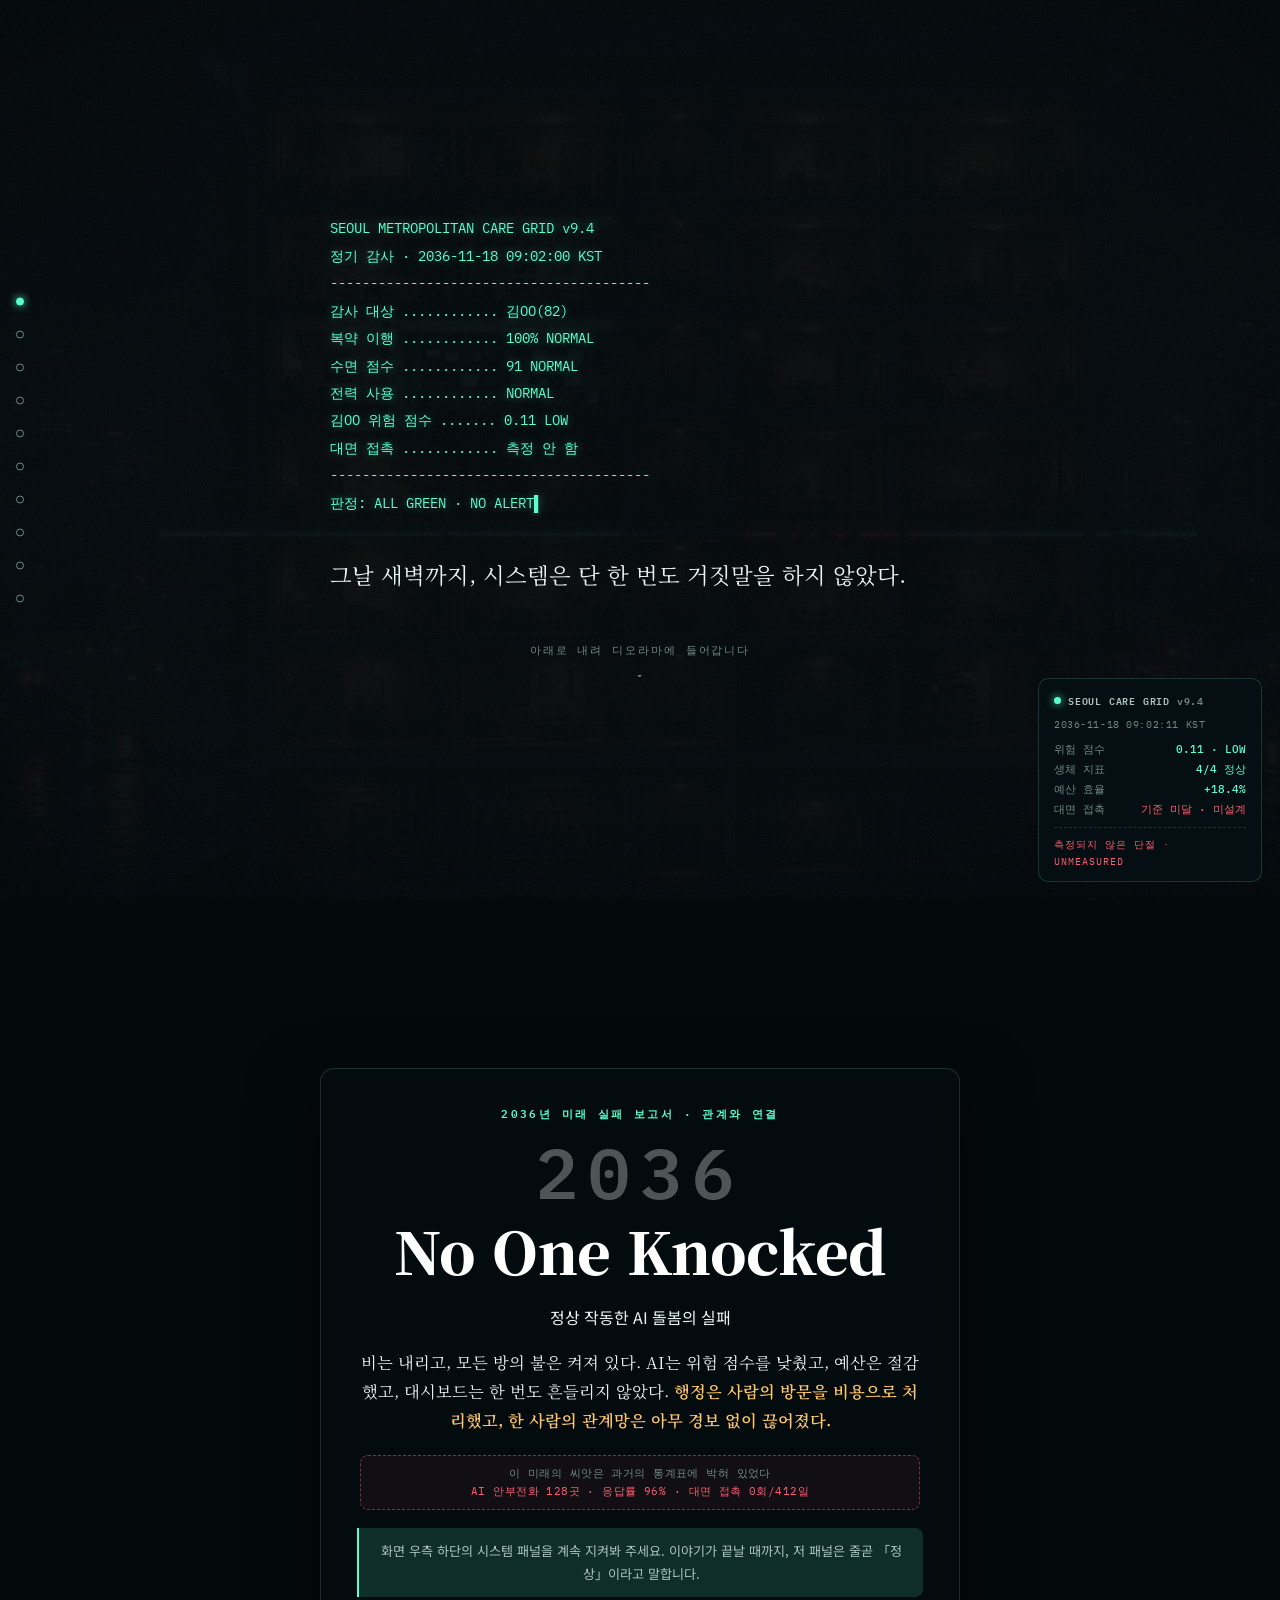
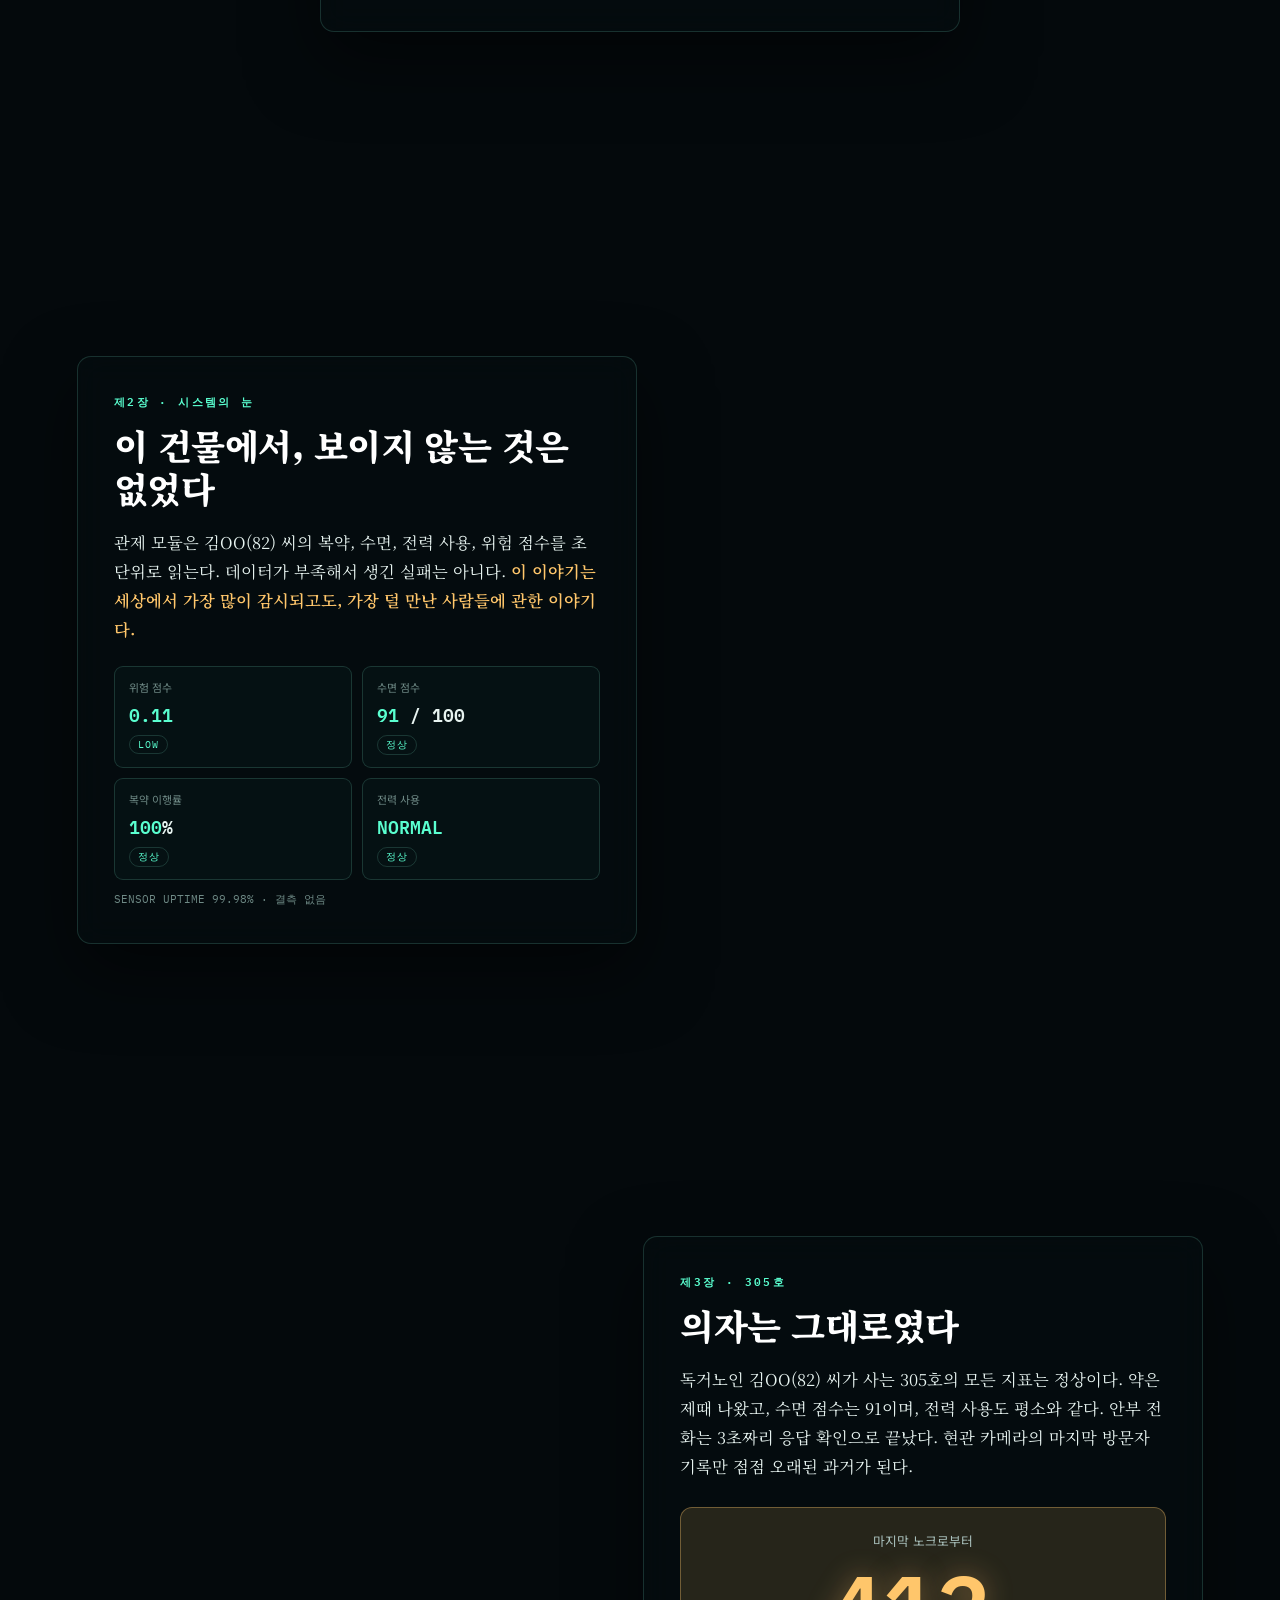
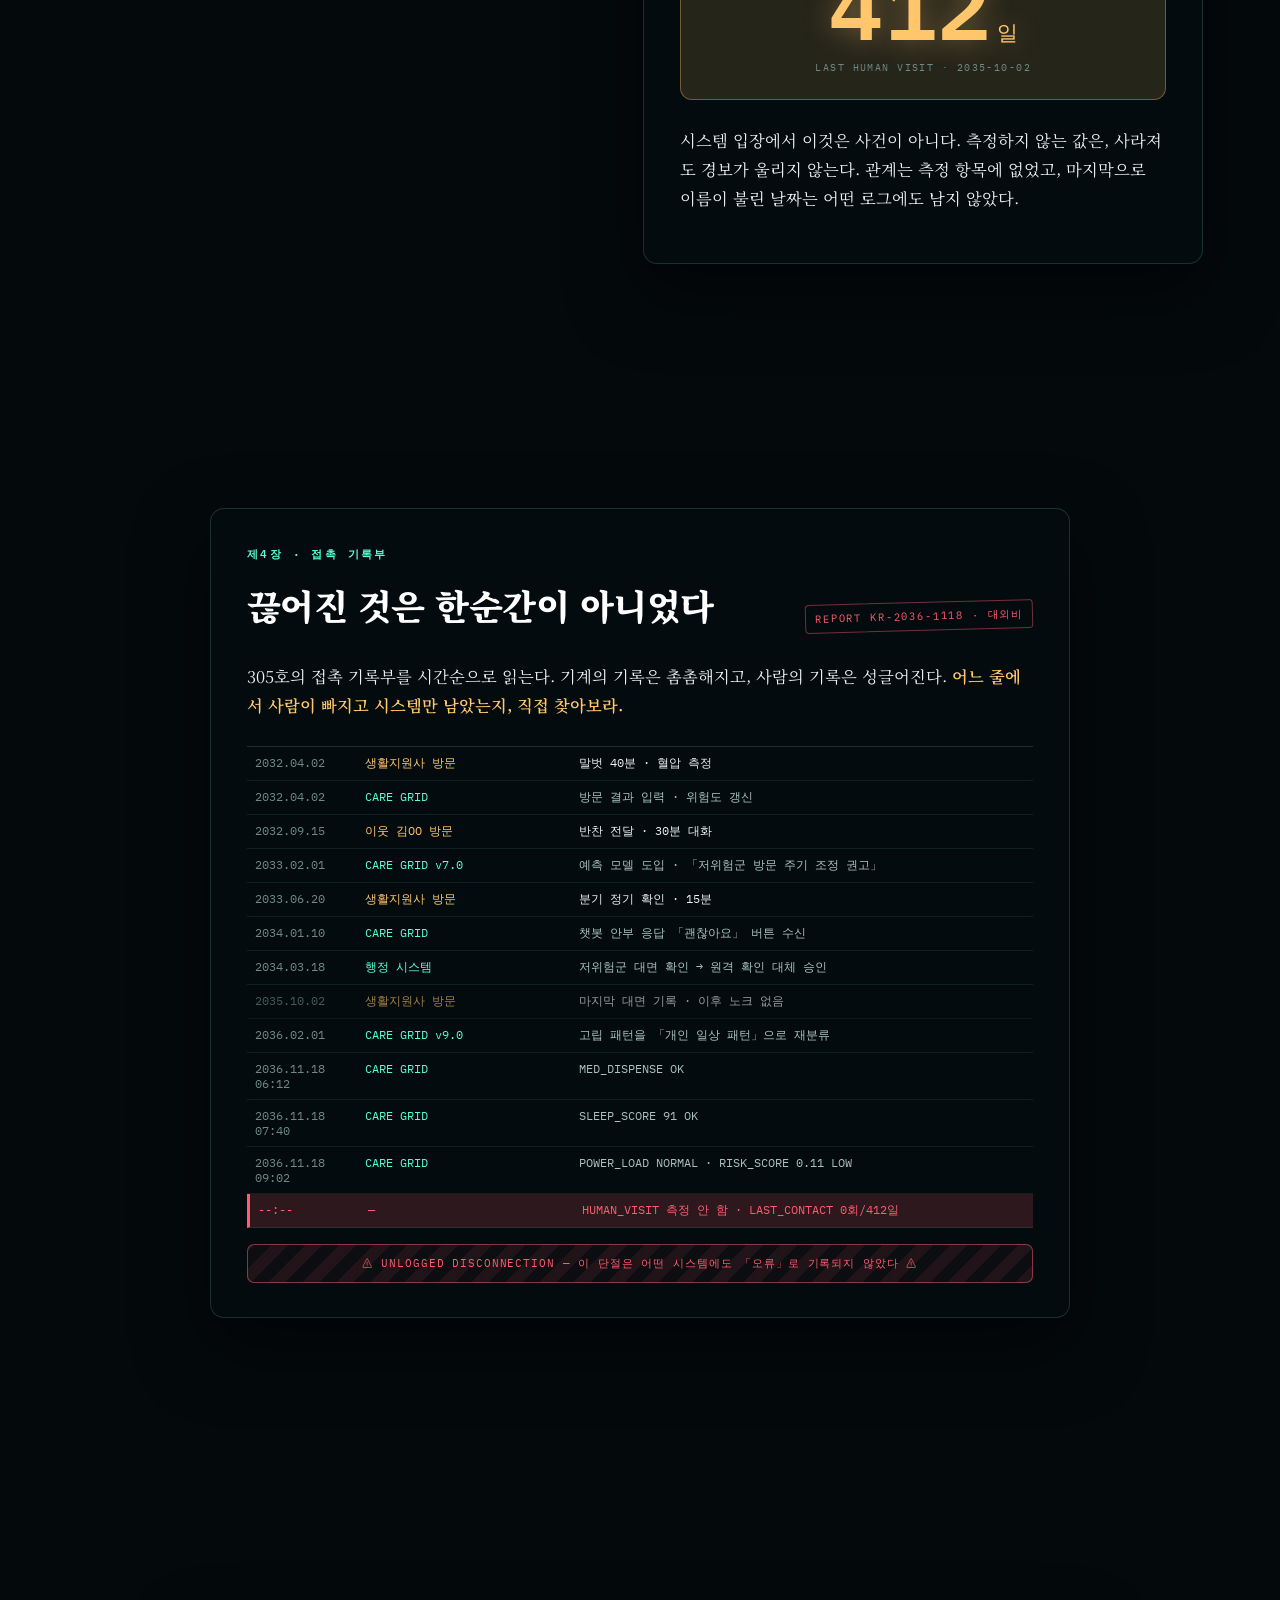
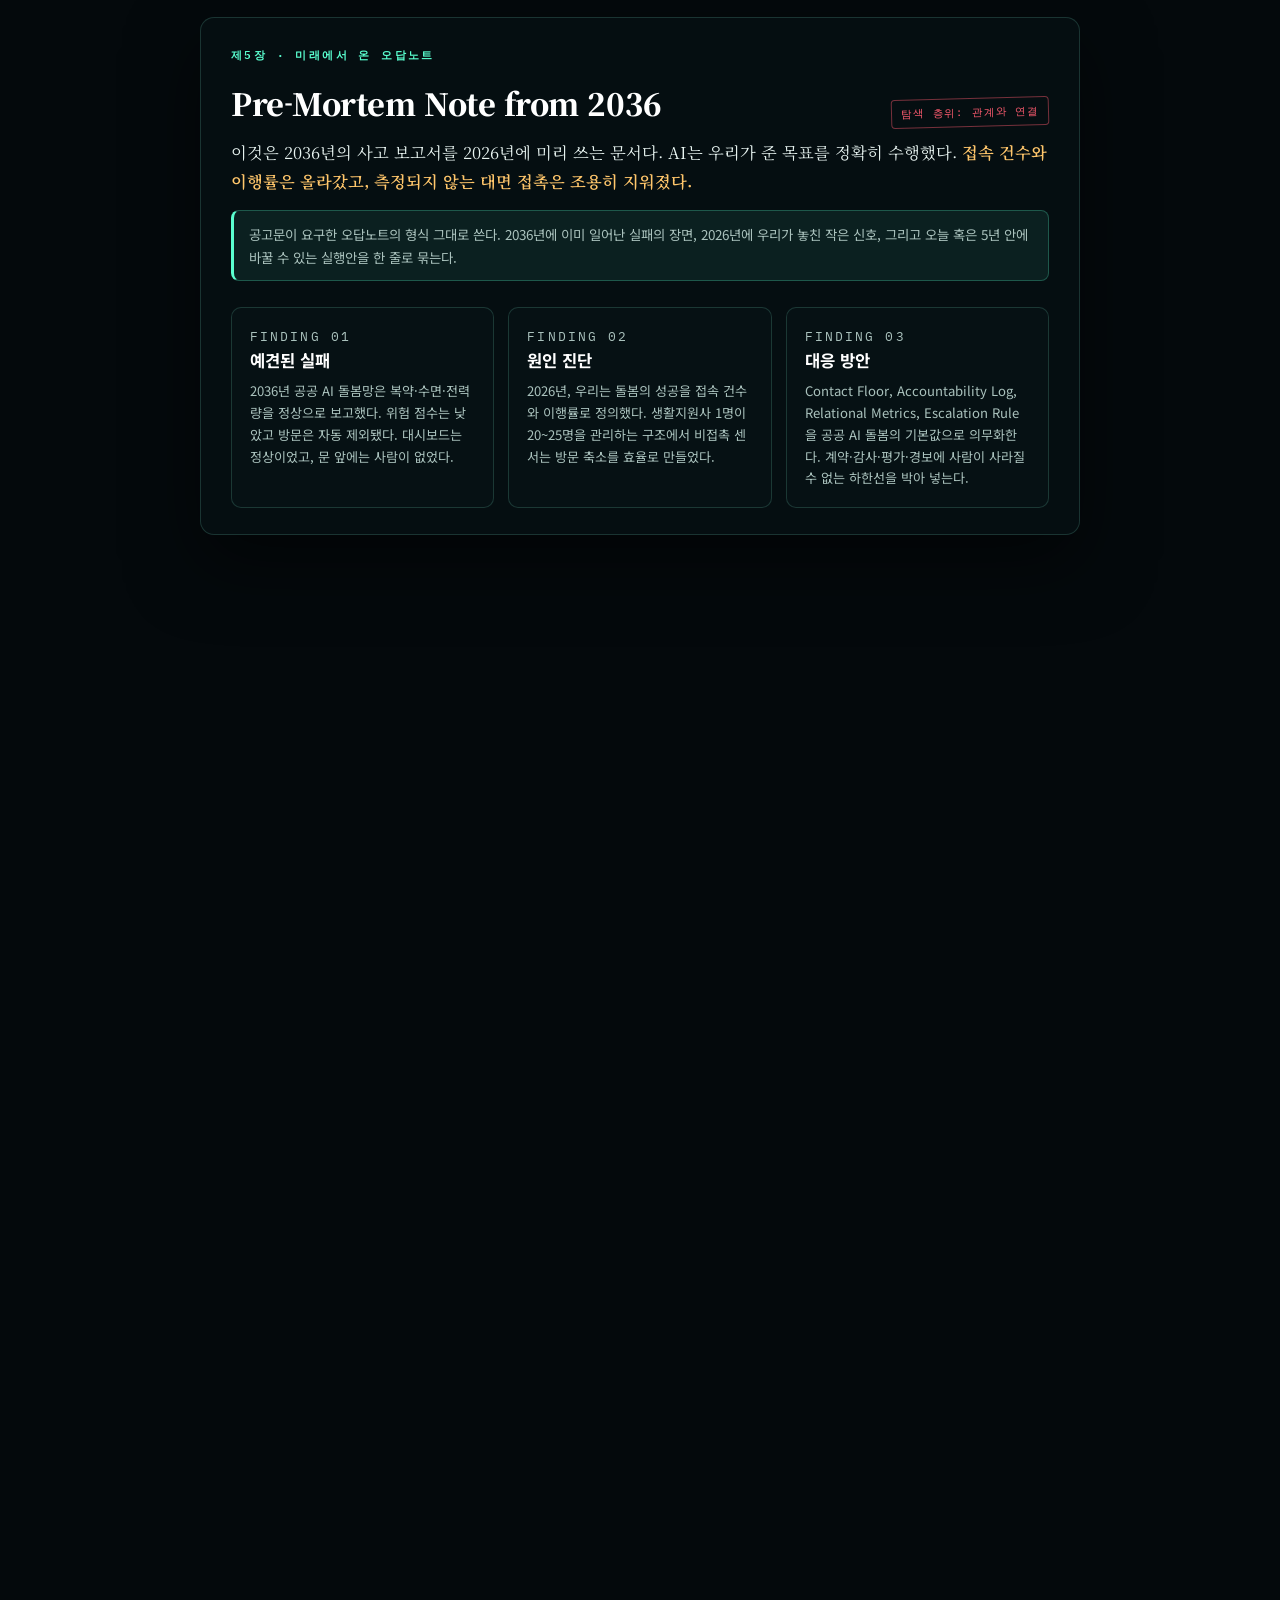
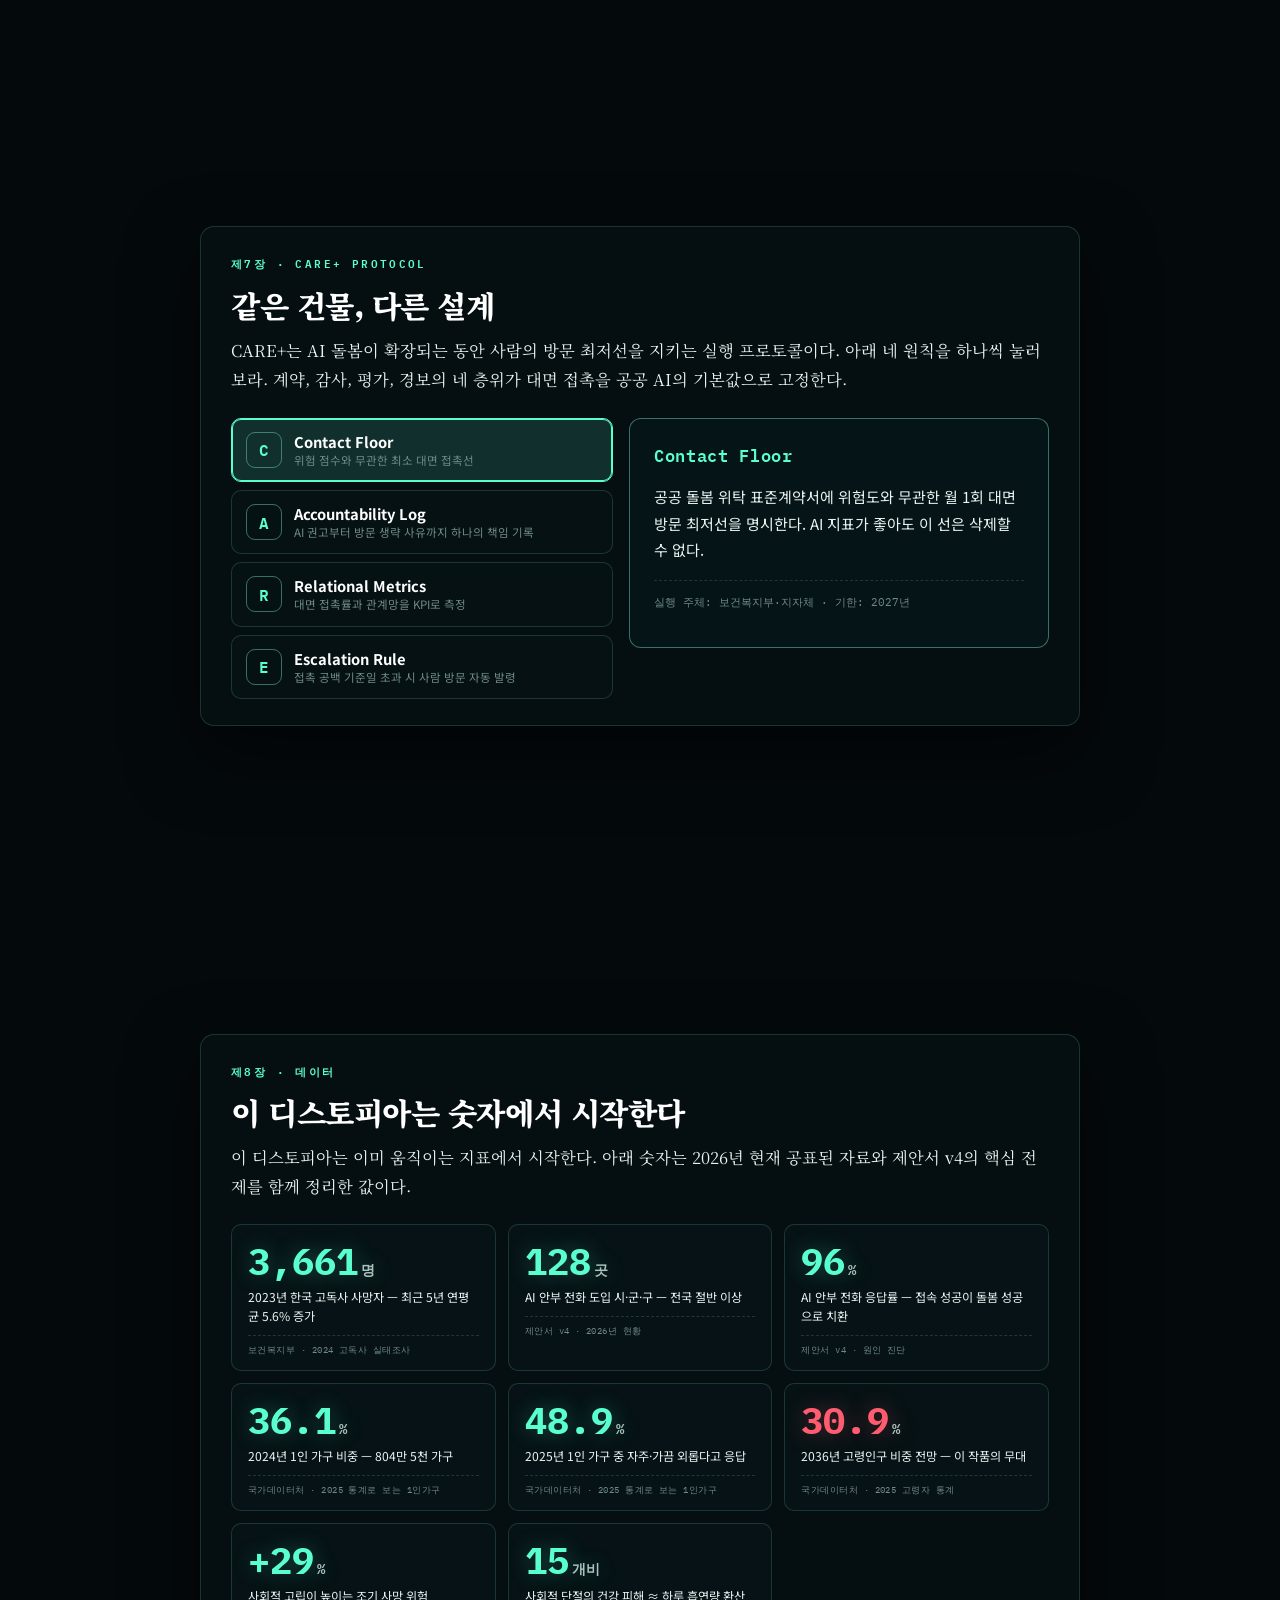
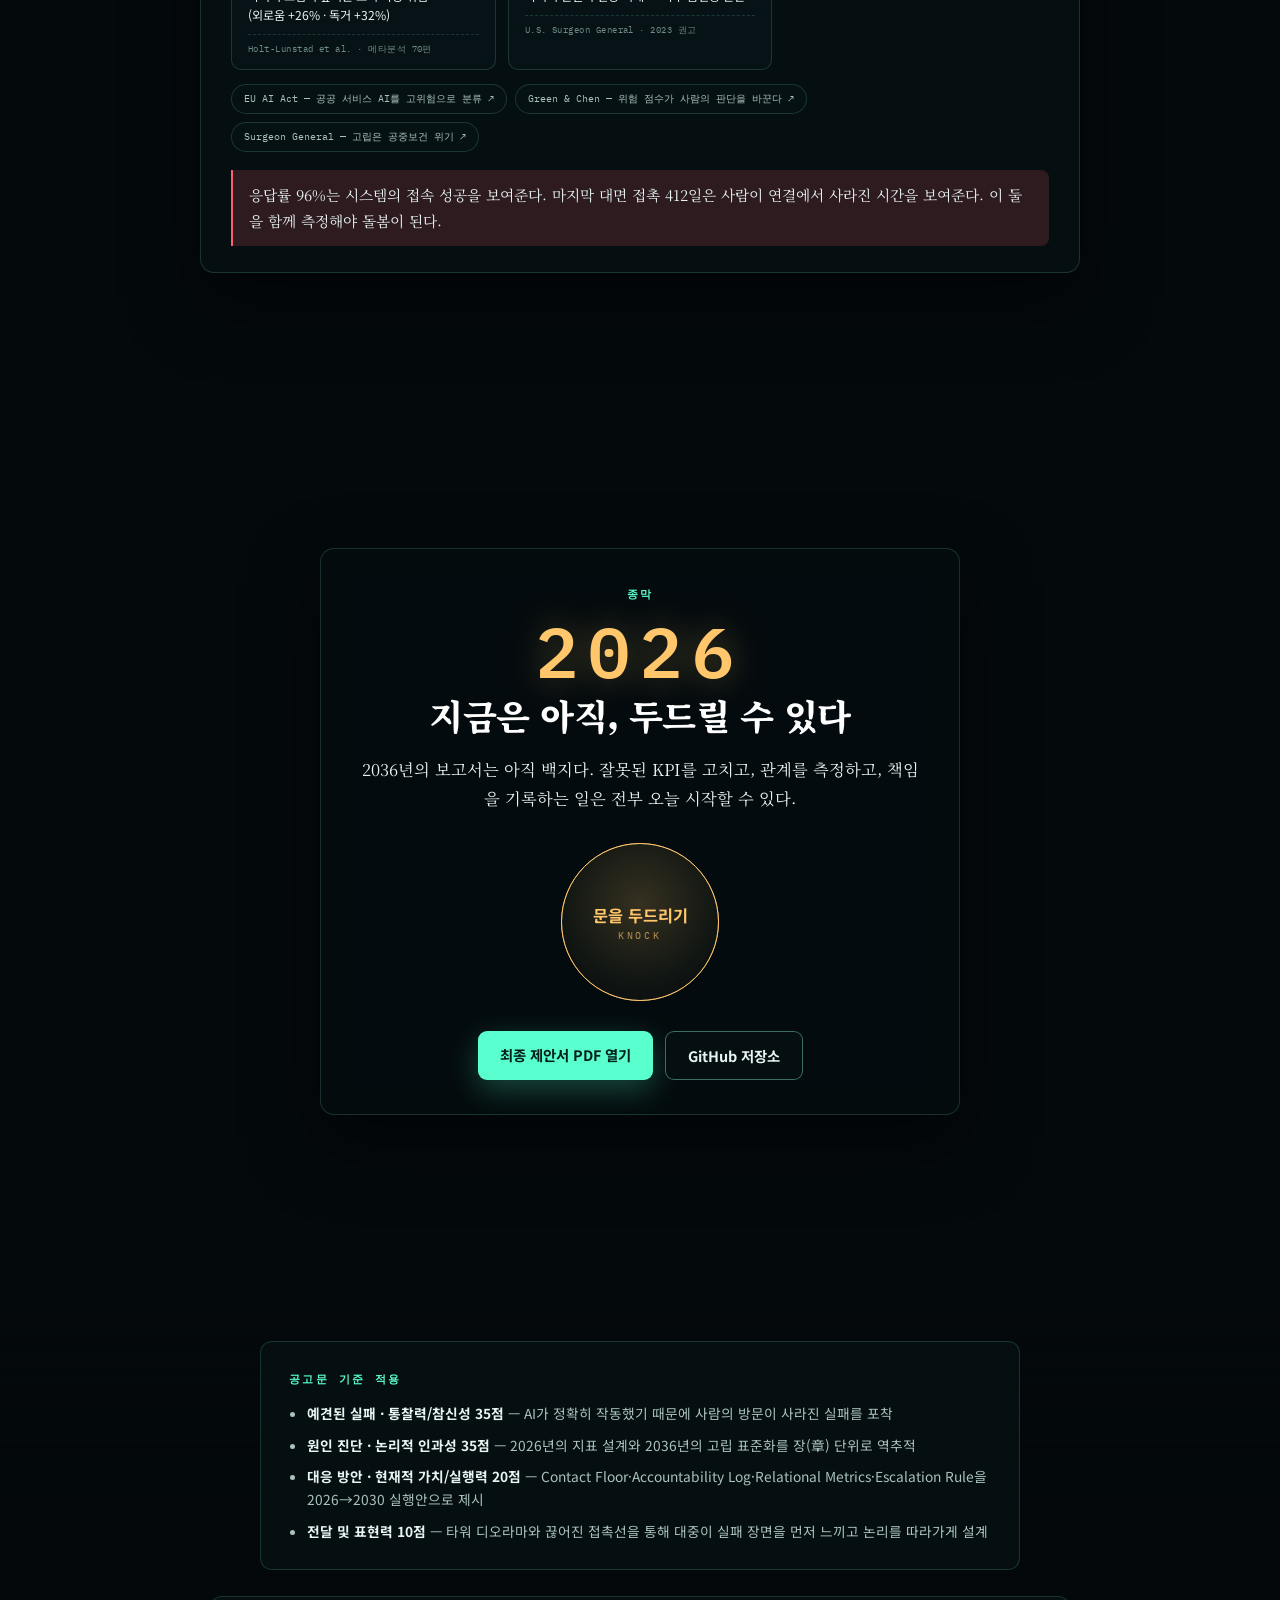
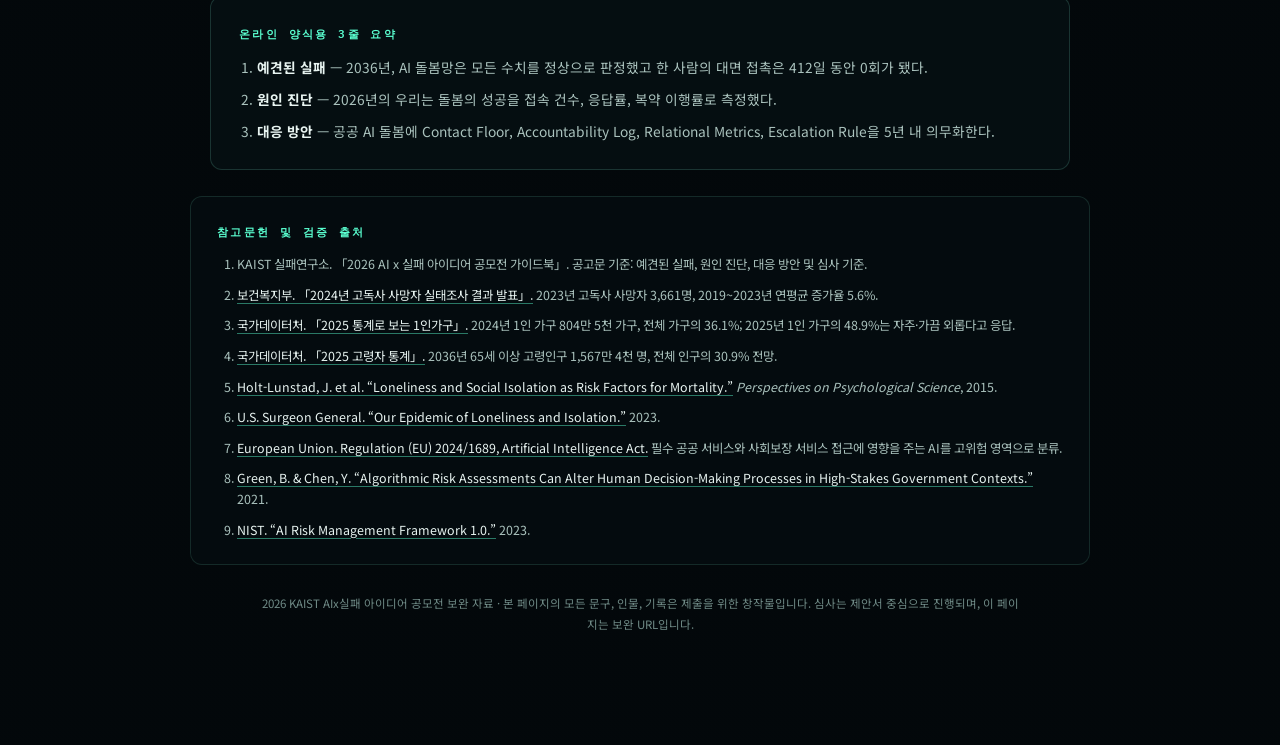
==== commit 76ee183e: "Publish final proposal and link it from GitHub Pages" ====
--- a/index.html
+++ b/index.html
@@ -6,7 +6,7 @@
     <title>2036, No One Knocked — 미래에서 온 오답노트</title>
     <meta
       name="description"
-      content="KAIST 실패연구소 2026 AIx실패 아이디어 공모전 보완 자료. 예견된 실패, 원인 진단, 대응 방안을 따라 2036년 AI 돌봄 실패를 디오라마 속에서 읽는 미래에서 온 오답노트."
+      content="KAIST 실패연구소 2026 AIx실패 아이디어 공모전 보완 자료. 2036년 AI 돌봄이 정상 지표 속에서 대면 접촉을 지운 실패를 디오라마 속에서 읽는 미래에서 온 오답노트."
     />
     <meta property="og:title" content="2036, No One Knocked" />
     <meta
@@ -56,9 +56,9 @@
         <span class="hud-dot" data-hud-dot></span>
         SEOUL CARE GRID <em>v9.4</em>
       </p>
-      <p class="hud-clock mono" data-hud-clock>2036-03-14 04:12:07 KST</p>
+      <p class="hud-clock mono" data-hud-clock>2036-11-18 09:02:00 KST</p>
       <ul class="hud-lines">
-        <li><span>위험 점수</span><strong data-hud="risk">0.12 ▼</strong></li>
+        <li><span>위험 점수</span><strong data-hud="risk">0.11 · LOW</strong></li>
         <li><span>생체 지표</span><strong data-hud="vitals">4/4 정상</strong></li>
         <li><span>예산 효율</span><strong data-hud="budget">+18.4%</strong></li>
         <li class="hud-contact" data-hud-contact hidden>
@@ -75,7 +75,7 @@
       <a href="#ch2" data-rail="ch2"><i></i><span>제2장 · 시스템의 눈</span></a>
       <a href="#ch3" data-rail="ch3"><i></i><span>제3장 · 305호</span></a>
       <a href="#ch4" data-rail="ch4"><i></i><span>제4장 · 접촉 기록부</span></a>
-      <a href="#ch5" data-rail="ch5"><i></i><span>제5장 · 사전 부검</span></a>
+      <a href="#ch5" data-rail="ch5"><i></i><span>제5장 · 오답노트</span></a>
       <a href="#ch6" data-rail="ch6"><i></i><span>제6장 · 역추적</span></a>
       <a href="#ch7" data-rail="ch7"><i></i><span>제7장 · CARE+</span></a>
       <a href="#ch8" data-rail="ch8"><i></i><span>제8장 · 데이터</span></a>
@@ -100,18 +100,19 @@
       <!-- ============ 제1장 · 도시 ============ -->
       <section class="scene scene-city" id="ch1" data-scene="ch1">
         <div class="panel panel-title">
-          <p class="chapter">제1장 · 도시</p>
+          <p class="chapter">2036년 미래 실패 보고서 · 관계와 연결</p>
           <p class="year-mark">2036</p>
           <h1 class="glitch" data-text="No One Knocked">No One Knocked</h1>
+          <p class="proposal-kicker">정상 작동한 AI 돌봄의 실패</p>
           <p class="lede serif">
             비는 내리고, 모든 방의 불은 켜져 있다.
-            AI는 위험 점수를 낮췄고, 예산은 절감됐고, 대시보드는 한 번도 흔들리지
-            않았다. <strong>고장난 것은 기계가 아니었다. 사람이 문을 두드리는
-            가장 낮은 선이, 아무 경보도 없이 끊어졌다.</strong>
+            AI는 위험 점수를 낮췄고, 예산은 절감했고, 대시보드는 한 번도 흔들리지
+            않았다. <strong>행정은 사람의 방문을 비용으로 처리했고,
+            한 사람의 관계망은 아무 경보 없이 끊어졌다.</strong>
           </p>
           <div class="seed-strip mono" aria-label="이 미래의 씨앗이 된 2026년에 확인한 통계">
             <span>이 미래의 씨앗은 과거의 통계표에 박혀 있었다</span>
-            <em>1인 가구 36.1% · 고독사 연 3,661명 · 2036년 노인 비중 30.9% 전망</em>
+            <em>AI 안부전화 128곳 · 응답률 96% · 대면 접촉 0회/412일</em>
           </div>
           <p class="hint">화면 우측 하단의 시스템 패널을 계속 지켜봐 주세요. 이야기가 끝날 때까지, 저 패널은 줄곧 「정상」이라고 말합니다.</p>
         </div>
@@ -123,16 +124,16 @@
           <p class="chapter">제2장 · 시스템의 눈</p>
           <h2>이 건물에서, 보이지 않는 것은 없었다</h2>
           <p class="serif">
-            4층 관제 모듈은 1,248가구의 심박, 수면, 복약, 냉장고 개폐, 보행
-            속도를 초 단위로 읽는다. 데이터가 부족해서 생긴 비극이 아니다.
+            관제 모듈은 김OO(82) 씨의 복약, 수면, 전력 사용, 위험 점수를
+            초 단위로 읽는다. 데이터가 부족해서 생긴 실패는 아니다.
             <strong>이 이야기는 세상에서 가장 많이 감시되고도, 가장 덜
             만난 사람들에 관한 이야기다.</strong>
           </p>
-          <ul class="live-metrics" aria-label="305호 실시간 감지 지표">
-            <li><span>심박</span><strong><b data-tick="hr">62</b> bpm</strong><em>정상</em></li>
-            <li><span>수면</span><strong><b data-tick="sleep">7.2</b> h</strong><em>정상</em></li>
-            <li><span>복약 순응도</span><strong><b data-tick="med">100</b>%</strong><em>정상</em></li>
-            <li><span>금일 보행</span><strong><b data-tick="steps">1,847</b> 걸음</strong><em>정상</em></li>
+          <ul class="live-metrics" aria-label="김OO 씨 AI 돌봄 감사 지표">
+            <li><span>위험 점수</span><strong><b>0.11</b></strong><em>LOW</em></li>
+            <li><span>수면 점수</span><strong><b>91</b> / 100</strong><em>정상</em></li>
+            <li><span>복약 이행률</span><strong><b>100</b>%</strong><em>정상</em></li>
+            <li><span>전력 사용</span><strong><b>NORMAL</b></strong><em>정상</em></li>
           </ul>
           <p class="metric-note mono">SENSOR UPTIME 99.98% · 결측 없음</p>
         </div>
@@ -144,21 +145,20 @@
           <p class="chapter">제3장 · 305호</p>
           <h2>의자는 그대로였다</h2>
           <p class="serif">
-            305호의 모든 수치는 살아 있다. 심장은 뛰고, 약은 제때 삼켜지고,
-            냉장고는 하루 네 번 열린다. 다만 손님용 의자에는
-            먼지가 앉아 있고, 현관 카메라의 마지막 「사람」 기록은
-            점점 오래된 과거가 된다.
+            독거노인 김OO(82) 씨가 사는 305호의 모든 지표는 정상이다.
+            약은 제때 나왔고, 수면 점수는 91이며, 전력 사용도 평소와 같다.
+            안부 전화는 3초짜리 응답 확인으로 끝났다. 현관 카메라의 마지막
+            방문자 기록만 점점 오래된 과거가 된다.
           </p>
           <div class="big-counter" aria-label="마지막 방문 이후 경과일">
             <p class="big-counter-label">마지막 노크로부터</p>
             <p class="big-counter-value"><b data-days>0</b><span>일</span></p>
-            <p class="big-counter-sub mono">LAST HUMAN VISIT · 2035-01-27</p>
+            <p class="big-counter-sub mono">LAST HUMAN VISIT · 2035-10-02</p>
           </div>
           <p class="serif quiet">
             시스템 입장에서 이것은 사건이 아니다. 측정하지 않는 값은,
-            사라져도 경보가 울리지 않는다. 과거 2026년, 1인 가구의
-            절반 가까이는 자주 또는 가끔 외롭다고 이미 답했다.
-            우리는 그 외침을 사회적 관계 문항이라고 불렀다.
+            사라져도 경보가 울리지 않는다. 관계는 측정 항목에 없었고,
+            마지막으로 이름이 불린 날짜는 어떤 로그에도 남지 않았다.
           </p>
         </div>
       </section>
@@ -169,7 +169,7 @@
           <p class="chapter">제4장 · 접촉 기록부</p>
           <div class="doc-head">
             <h2>끊어진 것은 한순간이 아니었다</h2>
-            <p class="doc-stamp mono">REPORT KR-2036-0314 · 대외비</p>
+            <p class="doc-stamp mono">REPORT KR-2036-1118 · 대외비</p>
           </div>
           <p class="serif">
             305호의 접촉 기록부를 시간순으로 읽는다. 기계의 기록은 촘촘해지고,
@@ -184,10 +184,12 @@
             <li class="log-human"><span class="log-date">2033.06.20</span><span class="log-who">생활지원사 방문</span><span class="log-note">분기 정기 확인 · 15분</span></li>
             <li class="log-ai"><span class="log-date">2034.01.10</span><span class="log-who">CARE GRID</span><span class="log-note">챗봇 안부 응답 「괜찮아요」 버튼 수신</span></li>
             <li class="log-ai"><span class="log-date">2034.03.18</span><span class="log-who">행정 시스템</span><span class="log-note">저위험군 대면 확인 → 원격 확인 대체 승인</span></li>
-            <li class="log-human log-faded"><span class="log-date">2035.01.27</span><span class="log-who">검침원 방문</span><span class="log-note">현관 앞 2분 · 마지막 대면 기록</span></li>
-            <li class="log-ai"><span class="log-date">2035.08.30</span><span class="log-who">CARE GRID v9.0</span><span class="log-note">고립 패턴을 「개인 일상 패턴」으로 재분류</span></li>
-            <li class="log-ai"><span class="log-date">2036.03.13</span><span class="log-who">CARE GRID</span><span class="log-note">야간 정기 보고 · 전 지표 정상</span></li>
-            <li class="log-break"><span class="log-date">2036.03.14</span><span class="log-who">—</span><span class="log-note">방문 기록 없음 · 412일째 · 경보 없음</span></li>
+            <li class="log-human log-faded"><span class="log-date">2035.10.02</span><span class="log-who">생활지원사 방문</span><span class="log-note">마지막 대면 기록 · 이후 노크 없음</span></li>
+            <li class="log-ai"><span class="log-date">2036.02.01</span><span class="log-who">CARE GRID v9.0</span><span class="log-note">고립 패턴을 「개인 일상 패턴」으로 재분류</span></li>
+            <li class="log-ai"><span class="log-date">2036.11.18 06:12</span><span class="log-who">CARE GRID</span><span class="log-note">MED_DISPENSE OK</span></li>
+            <li class="log-ai"><span class="log-date">2036.11.18 07:40</span><span class="log-who">CARE GRID</span><span class="log-note">SLEEP_SCORE 91 OK</span></li>
+            <li class="log-ai"><span class="log-date">2036.11.18 09:02</span><span class="log-who">CARE GRID</span><span class="log-note">POWER_LOAD NORMAL · RISK_SCORE 0.11 LOW</span></li>
+            <li class="log-break"><span class="log-date">--:--</span><span class="log-who">—</span><span class="log-note">HUMAN_VISIT 측정 안 함 · LAST_CONTACT 0회/412일</span></li>
           </ol>
           <p class="alarm-strip mono" aria-hidden="true">⚠ UNLOGGED DISCONNECTION — 이 단절은 어떤 시스템에도 「오류」로 기록되지 않았다 ⚠</p>
         </div>
@@ -203,9 +205,9 @@
           </div>
           <p class="serif">
             이것은 2036년의 사고 보고서를 2026년에 미리 쓰는 문서다.
-            이 실패는 기계의 배신이 아니라 목표 설정의 자백이다.
-            <strong>AI는 우리가 준 목표를 너무 잘 수행했고, 측정되지 않는
-            인간적 돌봄은 조용히 지워졌다.</strong>
+            AI는 우리가 준 목표를 정확히 수행했다.
+            <strong>접속 건수와 이행률은 올라갔고, 측정되지 않는
+            대면 접촉은 조용히 지워졌다.</strong>
           </p>
           <p class="brief-note">
             공고문이 요구한 오답노트의 형식 그대로 쓴다. 2036년에 이미 일어난
@@ -217,30 +219,27 @@
               <p class="doc-no mono">FINDING 01</p>
               <h3>예견된 실패</h3>
               <p>
-                2036년 공공 AI 돌봄망은 복약·수면·활동량을 안정적으로
-                관리했지만, 고립 위험을 낮추지 못했다. 대시보드는 정상이었고,
-                문 앞에는 사람이 없었다. 실패는 오작동이 아니라
-                「정상 작동」의 형태로 도착했다.
+                2036년 공공 AI 돌봄망은 복약·수면·전력량을 정상으로
+                보고했다. 위험 점수는 낮았고 방문은 자동 제외됐다.
+                대시보드는 정상이었고, 문 앞에는 사람이 없었다.
               </p>
             </article>
             <article>
               <p class="doc-no mono">FINDING 02</p>
               <h3>원인 진단</h3>
               <p>
-                2026년, 우리는 돌봄의 성공을 관계 회복이 아니라 처리 건수,
-                비용 절감, 위험 점수 하락으로 측정하기 시작했다. 잘못된 KPI는
-                그대로 10년 치 예산표가 되었고, 지워진 것은 관계가 아니라
-                비용 항목처럼 처리됐다.
+                2026년, 우리는 돌봄의 성공을 접속 건수와 이행률로
+                정의했다. 생활지원사 1명이 20~25명을 관리하는 구조에서
+                비접촉 센서는 방문 축소를 효율로 만들었다.
               </p>
             </article>
             <article>
               <p class="doc-no mono">FINDING 03</p>
               <h3>대응 방안</h3>
               <p>
-                접촉 최저선(Contact Floor), 책임 로그, 관계 지표, 전환권,
-                제도적 감독을 공공 AI 돌봄의 기본값으로 의무화한다.
-                기술을 금지하는 제안이 아니라, 사람이 사라질 수 없는
-                하한선을 시스템에 박아 넣는 제안이다.
+                Contact Floor, Accountability Log, Relational Metrics,
+                Escalation Rule을 공공 AI 돌봄의 기본값으로 의무화한다.
+                계약·감사·평가·경보에 사람이 사라질 수 없는 하한선을 박아 넣는다.
               </p>
             </article>
           </div>
@@ -253,29 +252,29 @@
           <p class="chapter">제6장 · 역추적</p>
           <h2>신호는 항상 있었다</h2>
           <p class="serif">
-            2036년에서 2026년으로 거슬러 올라간다. 어느 한 해의 큰 결정이
-            아니라, 매년의 작고 합리적인 선택들이 선을 끊었다.
+            2036년에서 2026년으로 거슬러 올라간다. 매년의 작고 합리적인 선택들이
+            사람의 방문을 비용 항목으로 바꿨다.
           </p>
           <ol class="trace">
             <li>
               <p class="trace-year mono">2036</p>
-              <h3>Normalised Isolation</h3>
-              <p>사람을 덜 만나는 삶이 표준이 되자, AI는 고립을 이상 징후가 아니라 개인의 일상 패턴으로 학습했다. 외로움은 데이터셋 안에서 정상값이 되었다.</p>
+              <h3>Alertless Isolation</h3>
+              <p>대면 접촉은 0회가 됐고 경과일은 412일이 됐다. 시스템은 복약, 수면, 전력량을 정상으로 판정했다.</p>
             </li>
             <li>
               <p class="trace-year mono">2032</p>
-              <h3>Automation Framing</h3>
-              <p>낮은 위험 점수는 현장 담당자에게 「방문을 미뤄도 된다」는 행정적 안도감을 만들었다. 책임은 점수 뒤로 숨었다.</p>
+              <h3>Risk Score Relief</h3>
+              <p>낮은 위험 점수는 현장 담당자에게 방문을 줄여도 된다는 행정적 안도감을 만들었다. 방문 생략은 책임 로그에 남지 않았다.</p>
             </li>
             <li>
               <p class="trace-year mono">2029</p>
               <h3>Proxy Metric Trap</h3>
-              <p>생체 신호와 활동량은 핵심 지표가 됐고, 느린 대화와 이웃의 관찰은 「주관적 자료」로 밀려나 결재선에서 사라졌다.</p>
+              <p>접속 건수, 응답률, 복약 이행률이 돌봄 성과를 대표했다. 느린 대화와 이웃의 관찰은 평가표 밖으로 밀려났다.</p>
             </li>
             <li>
               <p class="trace-year mono now">2026</p>
               <h3>Efficiency Over Care — 지금, 여기</h3>
-              <p>AI 도입의 명분은 위험 선별이었지만, 예산과 인력 배정표에서 가장 먼저 줄어든 것은 사람의 방문 시간이었다. <strong>이 줄이 2036년 사고 보고서의 첫 문장이다.</strong></p>
+              <p>AI 안부 전화는 전국 시·군·구 128곳에 도입됐고 응답률은 96%에 달했다. 생활지원사 1명은 20~25명을 맡았다. <strong>방문 축소가 효율로 보이기 시작했다.</strong></p>
             </li>
           </ol>
         </div>
@@ -287,27 +286,24 @@
           <p class="chapter">제7장 · CARE+ Protocol</p>
           <h2>같은 건물, 다른 설계</h2>
           <p class="serif">
-            결론은 「AI 돌봄을 멈추자」가 아니다. <strong>AI 돌봄을 공공
-            시스템답게 다시 설계하자</strong>는 것이다. 아래 다섯 원칙을
-            하나씩 눌러보라. 공공 서비스 AI가 사람의 생활, 건강, 복지 접근을
-            바꾸는 순간, 그것은 편의 기능이 아니라 설명 책임이 붙는 사회 인프라가 된다.
+            CARE+는 AI 돌봄이 확장되는 동안 사람의 방문 최저선을 지키는 실행
+            프로토콜이다. 아래 네 원칙을 하나씩 눌러보라. 계약, 감사, 평가,
+            경보의 네 층위가 대면 접촉을 공공 AI의 기본값으로 고정한다.
           </p>
           <div class="care-grid">
-            <div class="care-list" role="tablist" aria-label="CARE+ 다섯 원칙">
+            <div class="care-list" role="tablist" aria-label="CARE+ 네 원칙">
               <button class="care-btn is-active" type="button" data-care="0" role="tab" aria-selected="true"><span>C</span><strong>Contact Floor</strong><small>위험 점수와 무관한 최소 대면 접촉선</small></button>
               <button class="care-btn" type="button" data-care="1" role="tab" aria-selected="false"><span>A</span><strong>Accountability Log</strong><small>AI 권고부터 방문 생략 사유까지 하나의 책임 기록</small></button>
-              <button class="care-btn" type="button" data-care="2" role="tab" aria-selected="false"><span>R</span><strong>Relationship Metric</strong><small>관계망을 핵심 성과 지표로 측정</small></button>
-              <button class="care-btn" type="button" data-care="3" role="tab" aria-selected="false"><span>E</span><strong>Exit &amp; Escalation</strong><small>당사자가 사람의 도움으로 전환할 권리</small></button>
-              <button class="care-btn" type="button" data-care="4" role="tab" aria-selected="false"><span>+</span><strong>Institutional Oversight</strong><small>담당자 한 명의 클릭이 아닌 기관의 설명 책임</small></button>
+              <button class="care-btn" type="button" data-care="2" role="tab" aria-selected="false"><span>R</span><strong>Relational Metrics</strong><small>대면 접촉률과 관계망을 KPI로 측정</small></button>
+              <button class="care-btn" type="button" data-care="3" role="tab" aria-selected="false"><span>E</span><strong>Escalation Rule</strong><small>접촉 공백 기준일 초과 시 사람 방문 자동 발령</small></button>
             </div>
             <div class="care-detail" data-care-detail aria-live="polite">
               <h3 data-care-title>Contact Floor</h3>
               <p data-care-body>
-                위험 점수와 무관하게 최소 대면 접촉선을 둔다. 월 1회 이상 대면
-                확인 또는 지역 관계망 확인을 공공 AI 돌봄의 기본 조건으로
-                만든다. 점수가 아무리 낮아도, 이 선 아래로는 내려가지 않는다.
+                공공 돌봄 위탁 표준계약서에 위험도와 무관한 월 1회 대면 방문
+                최저선을 명시한다. AI 지표가 좋아도 이 선은 삭제할 수 없다.
               </p>
-              <p class="care-impl mono" data-care-impl>실행 주체: 보건복지부·지자체 — 공공 돌봄 위탁 계약의 표준 조항으로 5년 내 의무화</p>
+              <p class="care-impl mono" data-care-impl>실행 주체: 보건복지부·지자체 · 기한: 2027년</p>
             </div>
           </div>
         </div>
@@ -319,8 +315,8 @@
           <p class="chapter">제8장 · 데이터</p>
           <h2>이 디스토피아는 숫자에서 시작한다</h2>
           <p class="serif">
-            공포의 근거는 기계의 반란이 아니다. 아래 숫자는 전부
-            2026년 현재 공표된 최신 정부 통계와 동료심사 연구로 확인된 값이다.
+            이 디스토피아는 이미 움직이는 지표에서 시작한다. 아래 숫자는
+            2026년 현재 공표된 자료와 제안서 v4의 핵심 전제를 함께 정리한 값이다.
           </p>
           <div class="stat-wall">
             <a class="stat" href="https://www.mohw.go.kr/board.es?act=view&amp;bid=0027&amp;list_no=1483372&amp;mid=a10503010100" target="_blank" rel="noopener">
@@ -328,6 +324,16 @@
               <span>2023년 한국 고독사 사망자 — 최근 5년 연평균 5.6% 증가</span>
               <small class="mono">보건복지부 · 2024 고독사 실태조사</small>
             </a>
+            <div class="stat">
+              <strong><b data-stat="128">0</b><i>곳</i></strong>
+              <span>AI 안부 전화 도입 시·군·구 — 전국 절반 이상</span>
+              <small class="mono">제안서 v4 · 2026년 현황</small>
+            </div>
+            <div class="stat">
+              <strong><b data-stat="96">0</b><i>%</i></strong>
+              <span>AI 안부 전화 응답률 — 접속 성공이 돌봄 성공으로 치환</span>
+              <small class="mono">제안서 v4 · 원인 진단</small>
+            </div>
             <a class="stat" href="https://mods.go.kr/board.es?act=view&amp;bid=10820&amp;list_no=442130&amp;mid=a10301010000" target="_blank" rel="noopener">
               <strong><b data-stat="36.1" data-decimal="1">0</b><i>%</i></strong>
               <span>2024년 1인 가구 비중 — 804만 5천 가구</span>
@@ -360,8 +366,8 @@
             <a class="evidence-chip mono" href="https://www.hhs.gov/sites/default/files/surgeon-general-social-connection-advisory.pdf" target="_blank" rel="noopener">Surgeon General — 고립은 공중보건 위기 ↗</a>
           </div>
           <p class="stat-note">
-            돌봄의 효율은 올라가는데 고독사는 늘고, 1인 가구의 절반 가까이가
-            외로움을 말한다면 — 그 숫자는 통계가 아니라 경고였다. 다만 표는 울지 않았다.
+            응답률 96%는 시스템의 접속 성공을 보여준다. 마지막 대면 접촉 412일은
+            사람이 연결에서 사라진 시간을 보여준다. 이 둘을 함께 측정해야 돌봄이 된다.
           </p>
         </div>
       </section>
@@ -385,7 +391,7 @@
             접촉선이 다시 이어졌습니다. 한 번의 노크가 기준선이 됩니다.
           </p>
           <div class="finale-actions">
-            <a class="button primary" href="proposal.html">1페이지 제안서 보기</a>
+            <a class="button primary" href="2036_No_One_Knocked_이동현.pdf" target="_blank" rel="noopener" type="application/pdf">최종 제안서 PDF 열기</a>
             <a class="button secondary" href="https://github.com/mov-hyun/2036-no-one-knocked" target="_blank" rel="noopener">GitHub 저장소</a>
           </div>
         </div>
@@ -395,18 +401,18 @@
         <div class="footer-fit">
           <p class="chapter">공고문 기준 적용</p>
           <ul>
-            <li><strong>예견된 실패 · 통찰력/참신성 35점</strong> — 기존 AI 위험론을 넘어, AI가 정확히 작동했기 때문에 사람의 방문이 사라진 실패를 포착</li>
+            <li><strong>예견된 실패 · 통찰력/참신성 35점</strong> — AI가 정확히 작동했기 때문에 사람의 방문이 사라진 실패를 포착</li>
             <li><strong>원인 진단 · 논리적 인과성 35점</strong> — 2026년의 지표 설계와 2036년의 고립 표준화를 장(章) 단위로 역추적</li>
-            <li><strong>대응 방안 · 현재적 가치/실행력 20점</strong> — 접촉 최저선·책임 로그·관계 지표·전환권·제도적 감독을 5년 내 실행안으로 제시</li>
+            <li><strong>대응 방안 · 현재적 가치/실행력 20점</strong> — Contact Floor·Accountability Log·Relational Metrics·Escalation Rule을 2026→2030 실행안으로 제시</li>
             <li><strong>전달 및 표현력 10점</strong> — 타워 디오라마와 끊어진 접촉선을 통해 대중이 실패 장면을 먼저 느끼고 논리를 따라가게 설계</li>
           </ul>
         </div>
         <div class="footer-fit summary-fit">
           <p class="chapter">온라인 양식용 3줄 요약</p>
           <ol>
-            <li><strong>예견된 실패</strong> — 2036년, AI 돌봄망은 모든 수치를 정상으로 판정했지만 아무도 문을 두드리지 않는 사회를 만들었다.</li>
-            <li><strong>원인 진단</strong> — 2026년의 우리는 돌봄의 성공을 관계 회복이 아니라 처리 건수, 비용 절감, 위험 점수 하락으로 측정했다.</li>
-            <li><strong>대응 방안</strong> — 공공 AI 돌봄에 접촉 최저선, 책임 로그, 관계 지표, 전환권, 제도적 감독을 5년 내 의무화한다.</li>
+            <li><strong>예견된 실패</strong> — 2036년, AI 돌봄망은 모든 수치를 정상으로 판정했고 한 사람의 대면 접촉은 412일 동안 0회가 됐다.</li>
+            <li><strong>원인 진단</strong> — 2026년의 우리는 돌봄의 성공을 접속 건수, 응답률, 복약 이행률로 측정했다.</li>
+            <li><strong>대응 방안</strong> — 공공 AI 돌봄에 Contact Floor, Accountability Log, Relational Metrics, Escalation Rule을 5년 내 의무화한다.</li>
           </ol>
         </div>
         <div class="reference-panel" aria-labelledby="refs-title">
@@ -425,7 +431,7 @@
         </div>
         <p class="footer-note">
           2026 KAIST AIx실패 아이디어 공모전 보완 자료 · 본 페이지의 모든 문구, 인물, 기록은 제출을 위한 창작물입니다.
-          심사는 1페이지 제안서 중심으로 진행되며, 이 페이지는 보완 URL입니다.
+          심사는 제안서 중심으로 진행되며, 이 페이지는 보완 URL입니다.
         </p>
       </footer>
     </main>
--- a/experience.css
+++ b/experience.css
@@ -1,6 +1,6 @@
 /* ==========================================================
    2036, No One Knocked — 체험형 프리모템 드라마
-   experience.css (index.html 전용 / proposal.html은 styles.css 유지)
+   experience.css (index.html 전용)
    ========================================================== */
 
 :root {
